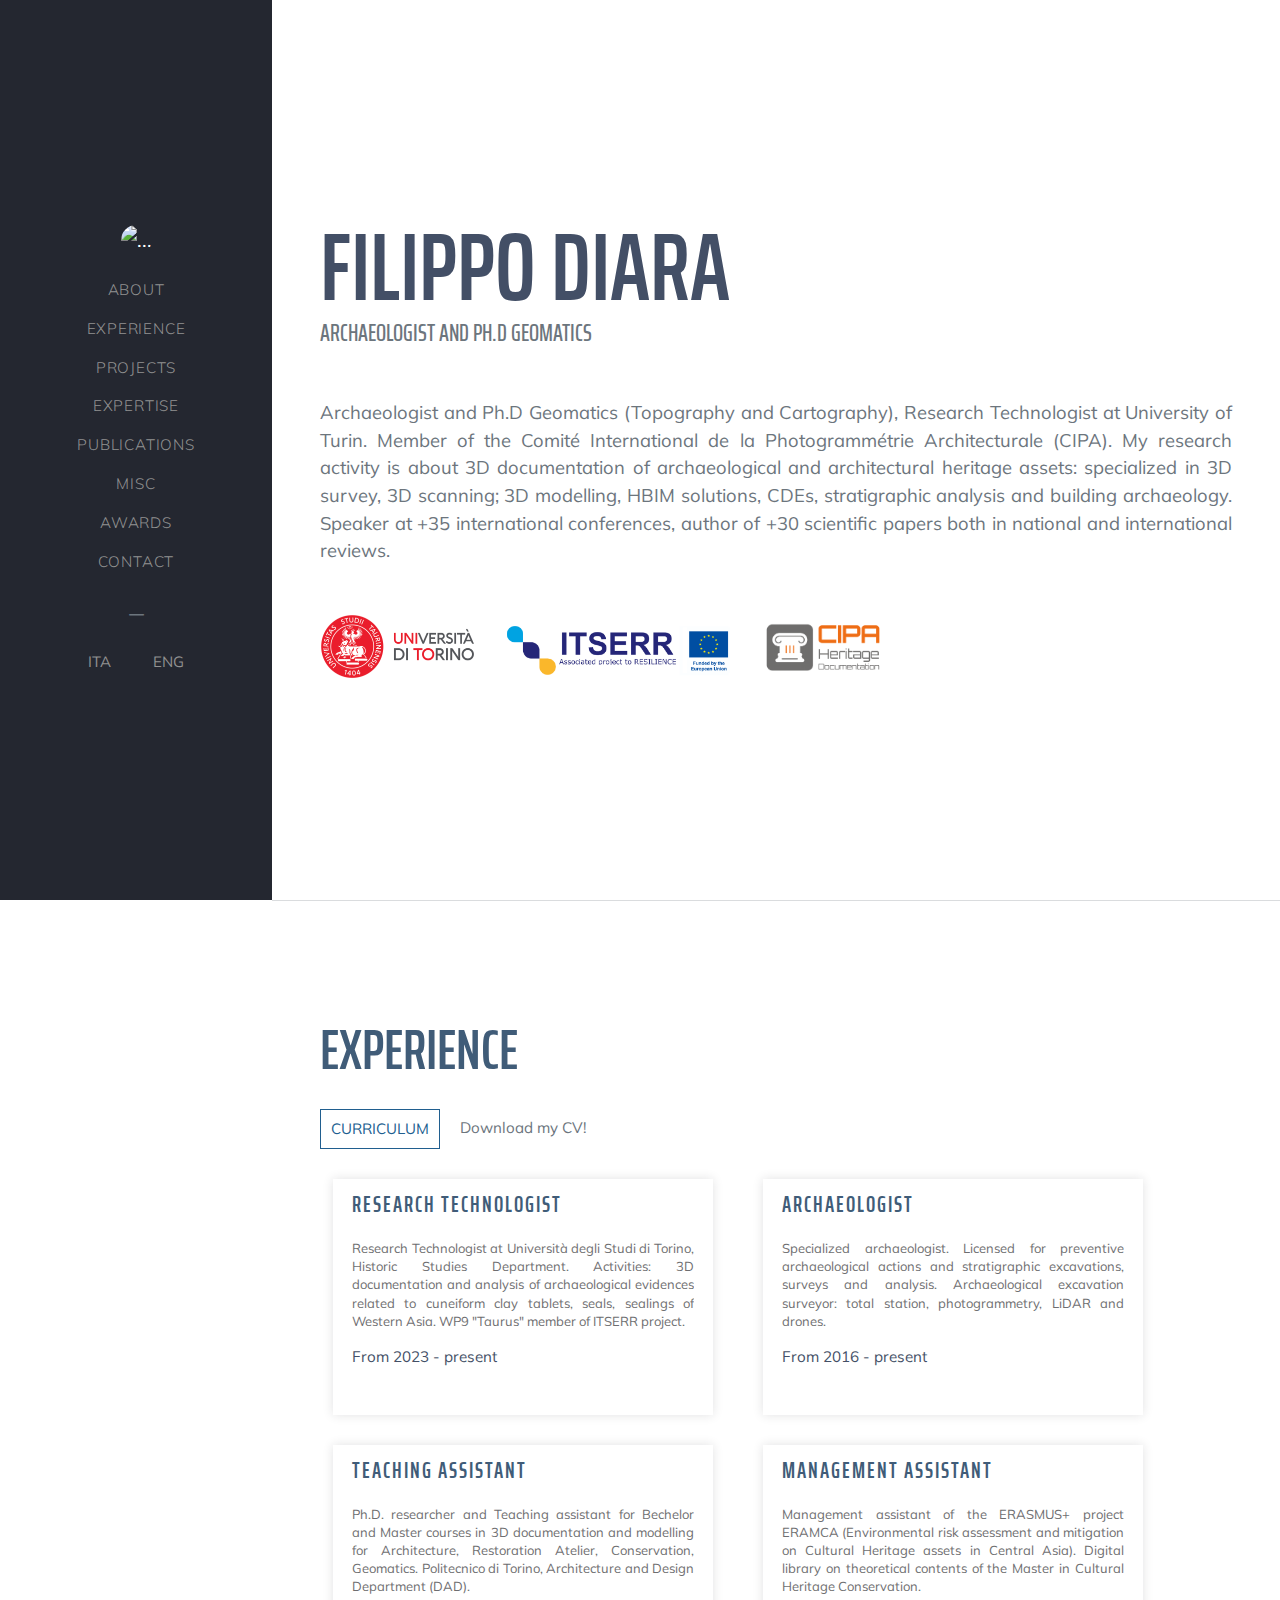
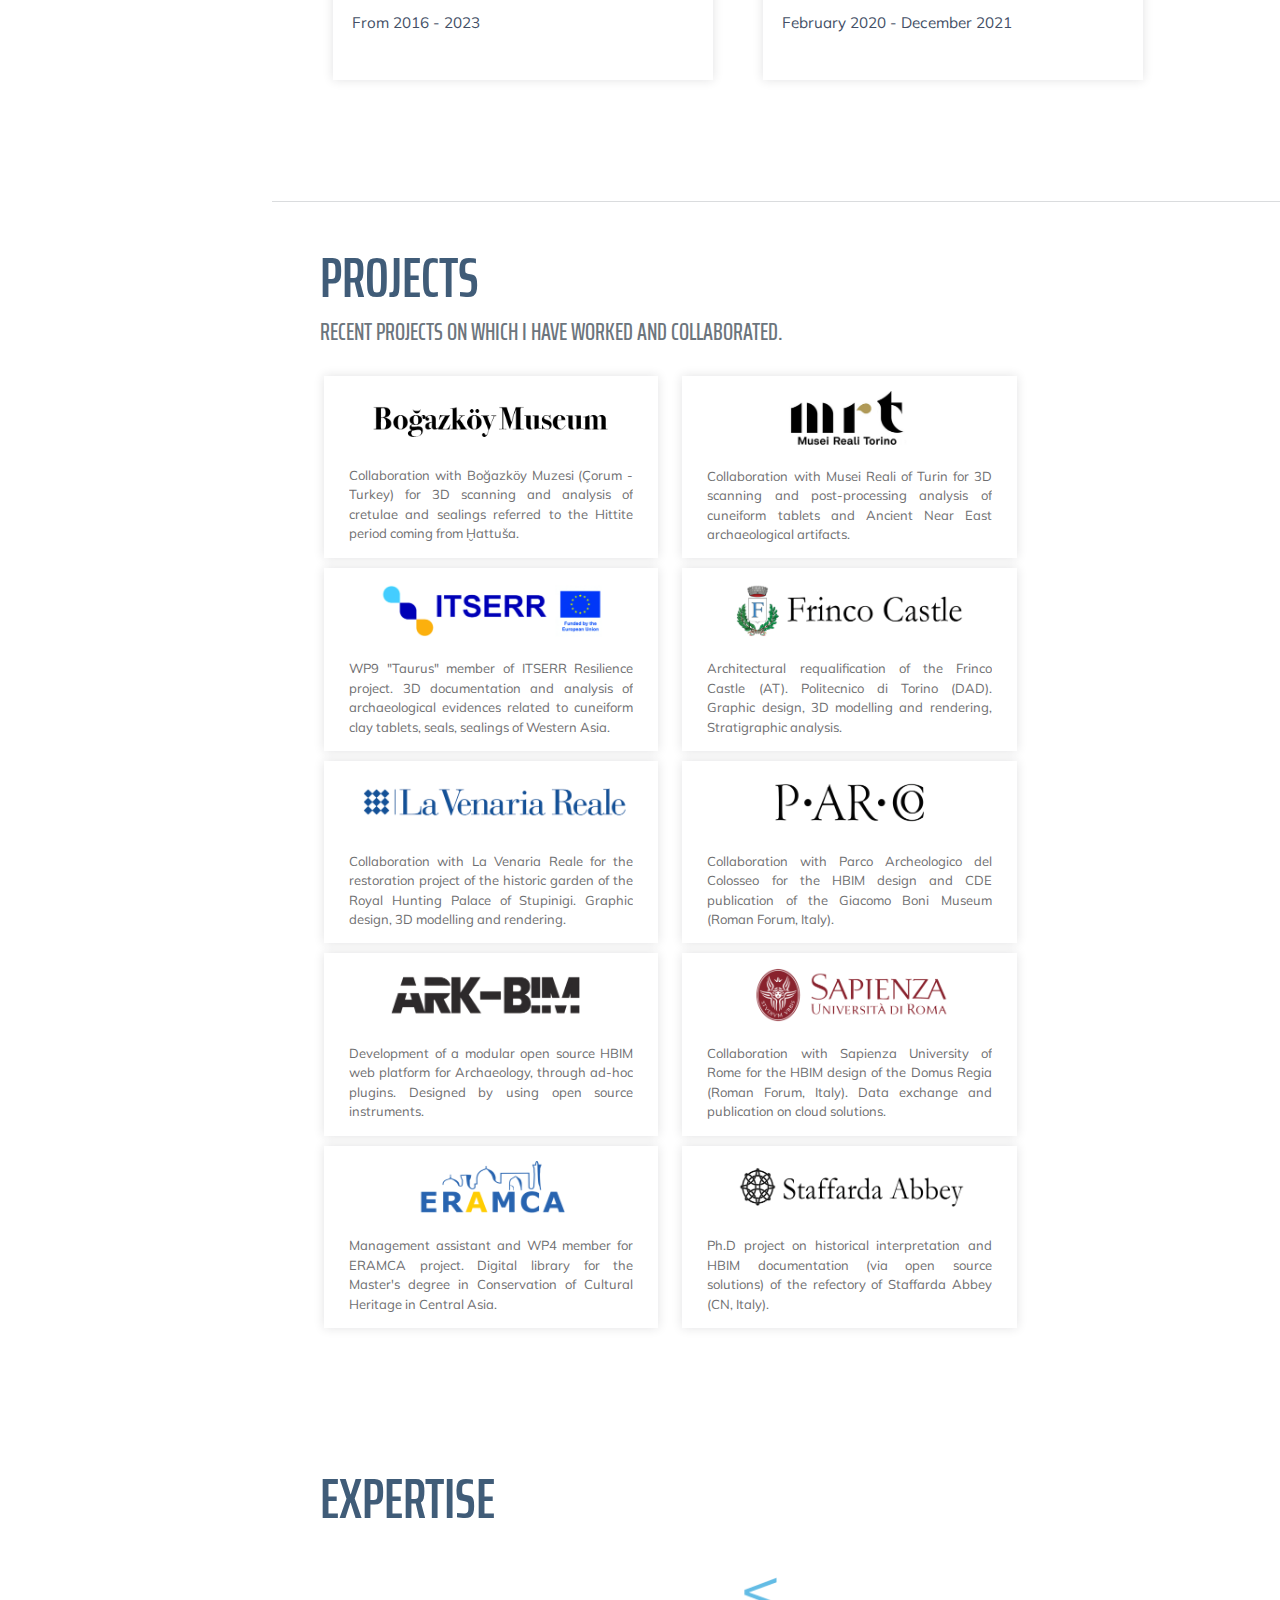
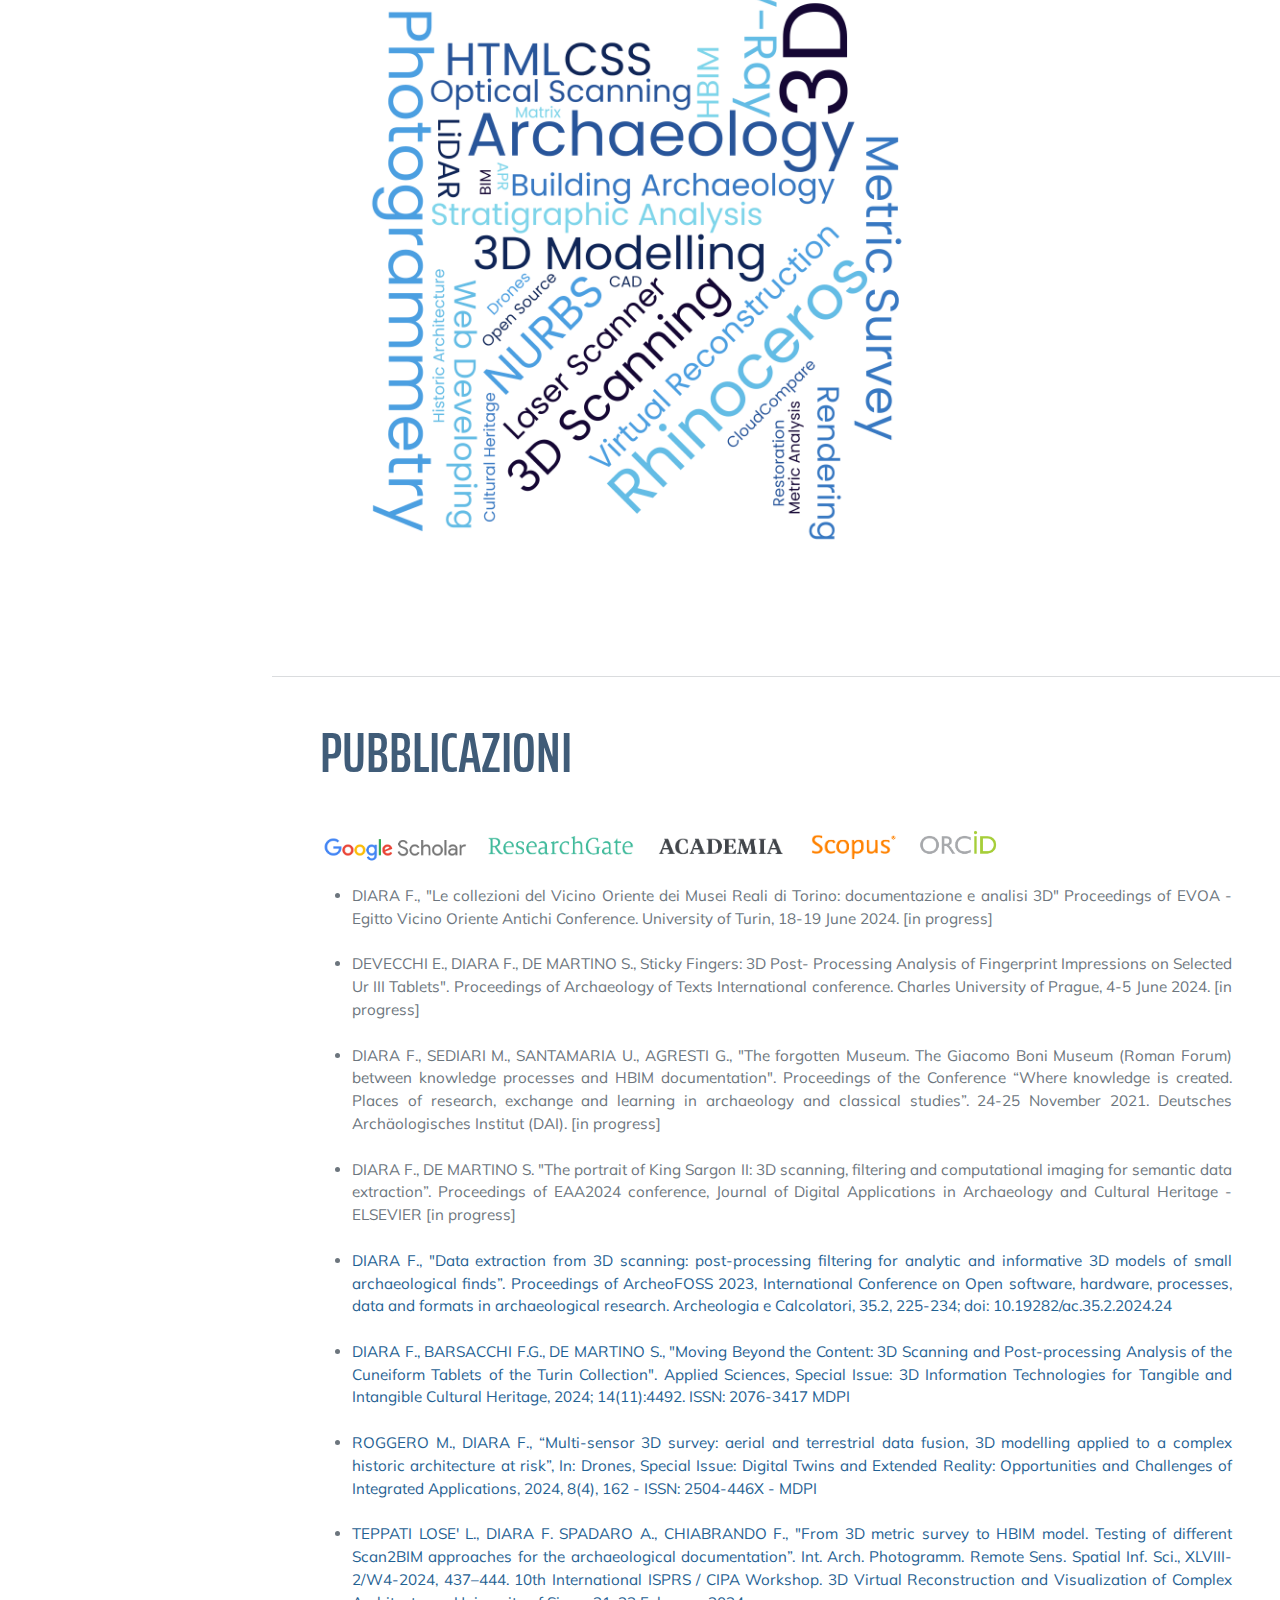
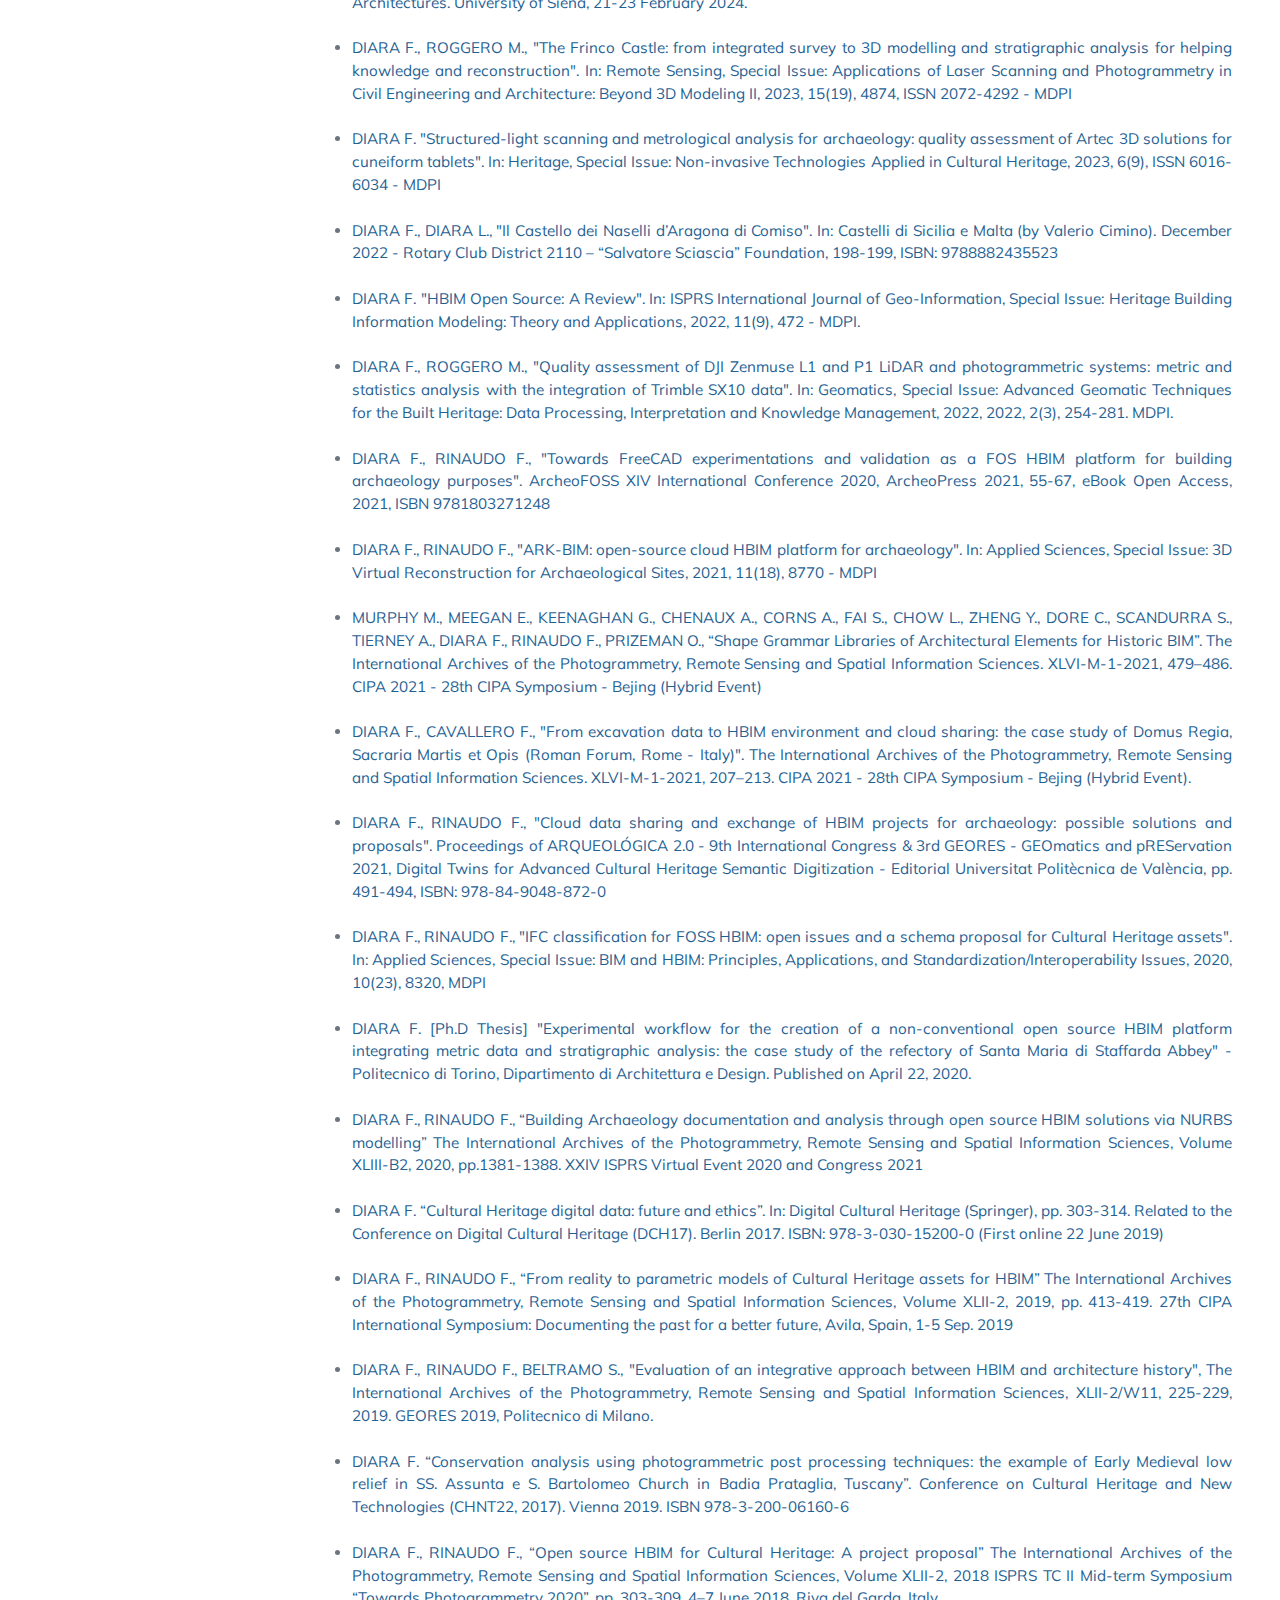
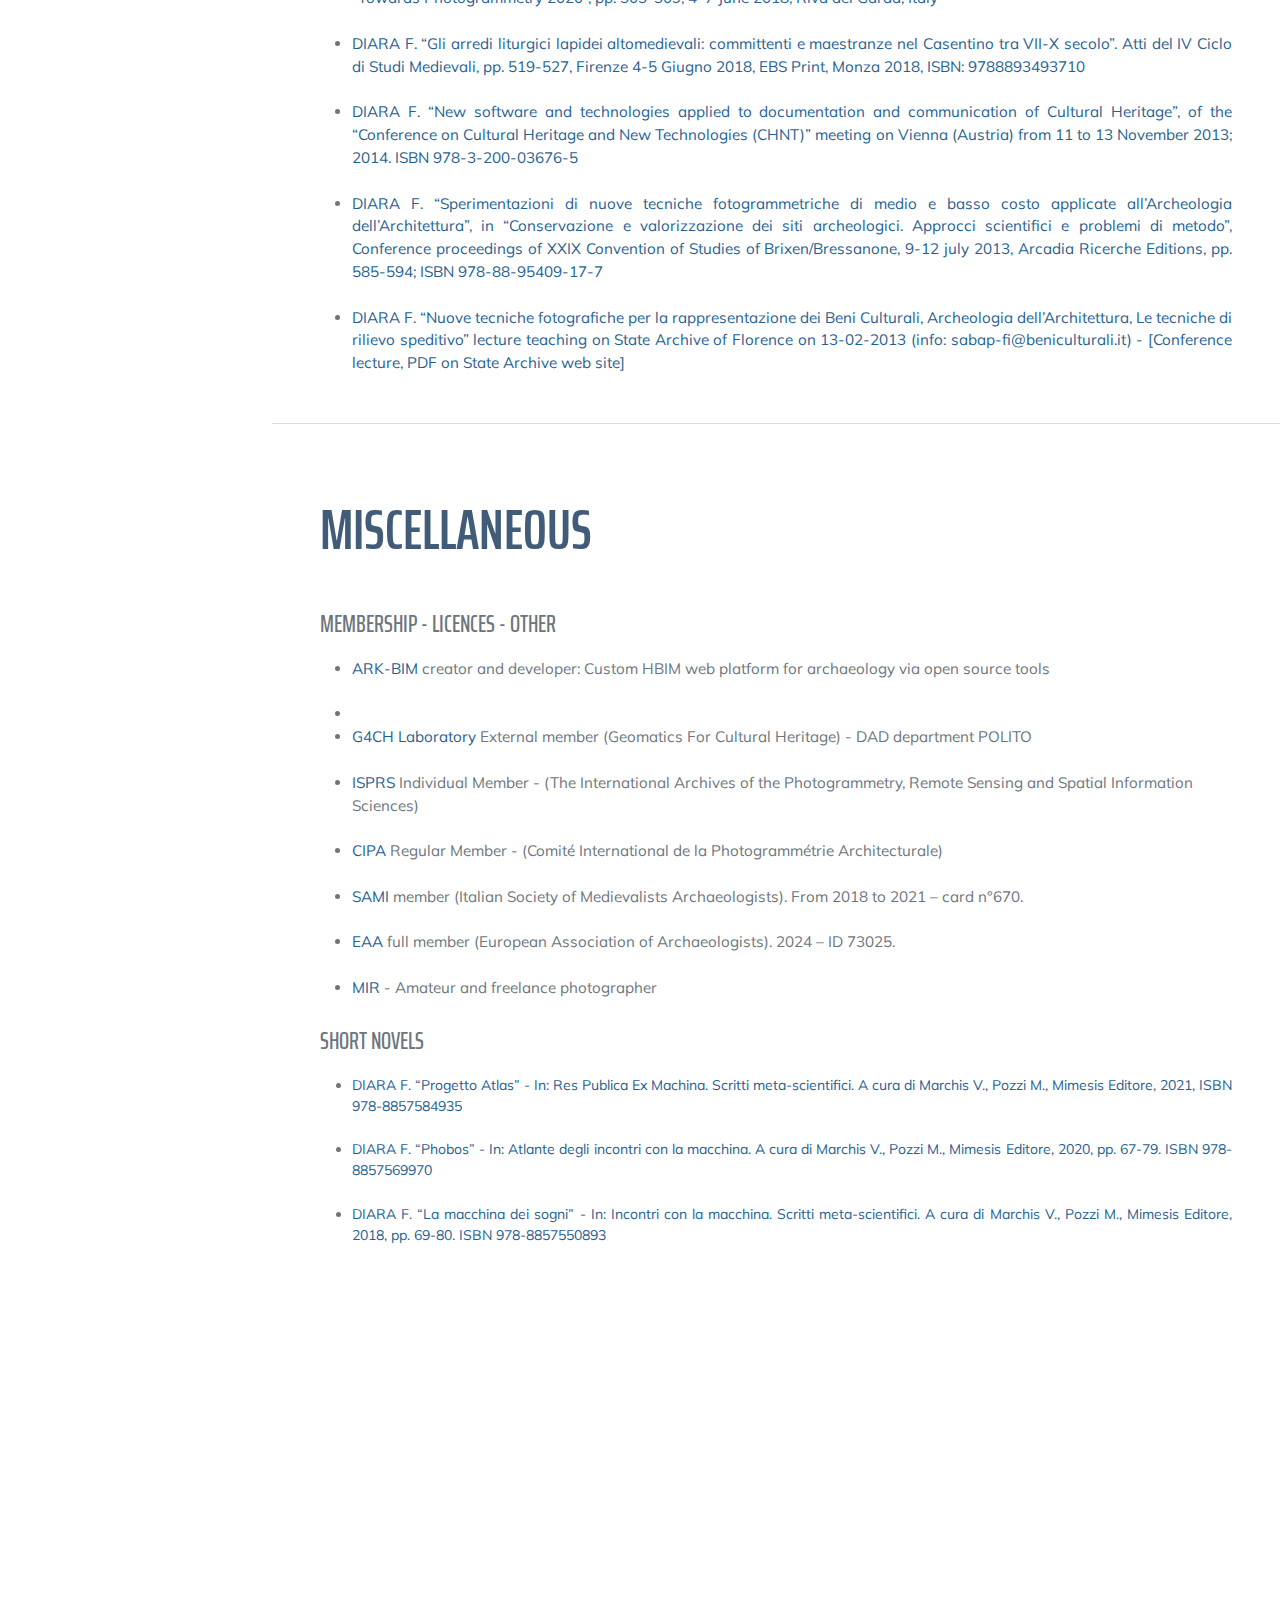
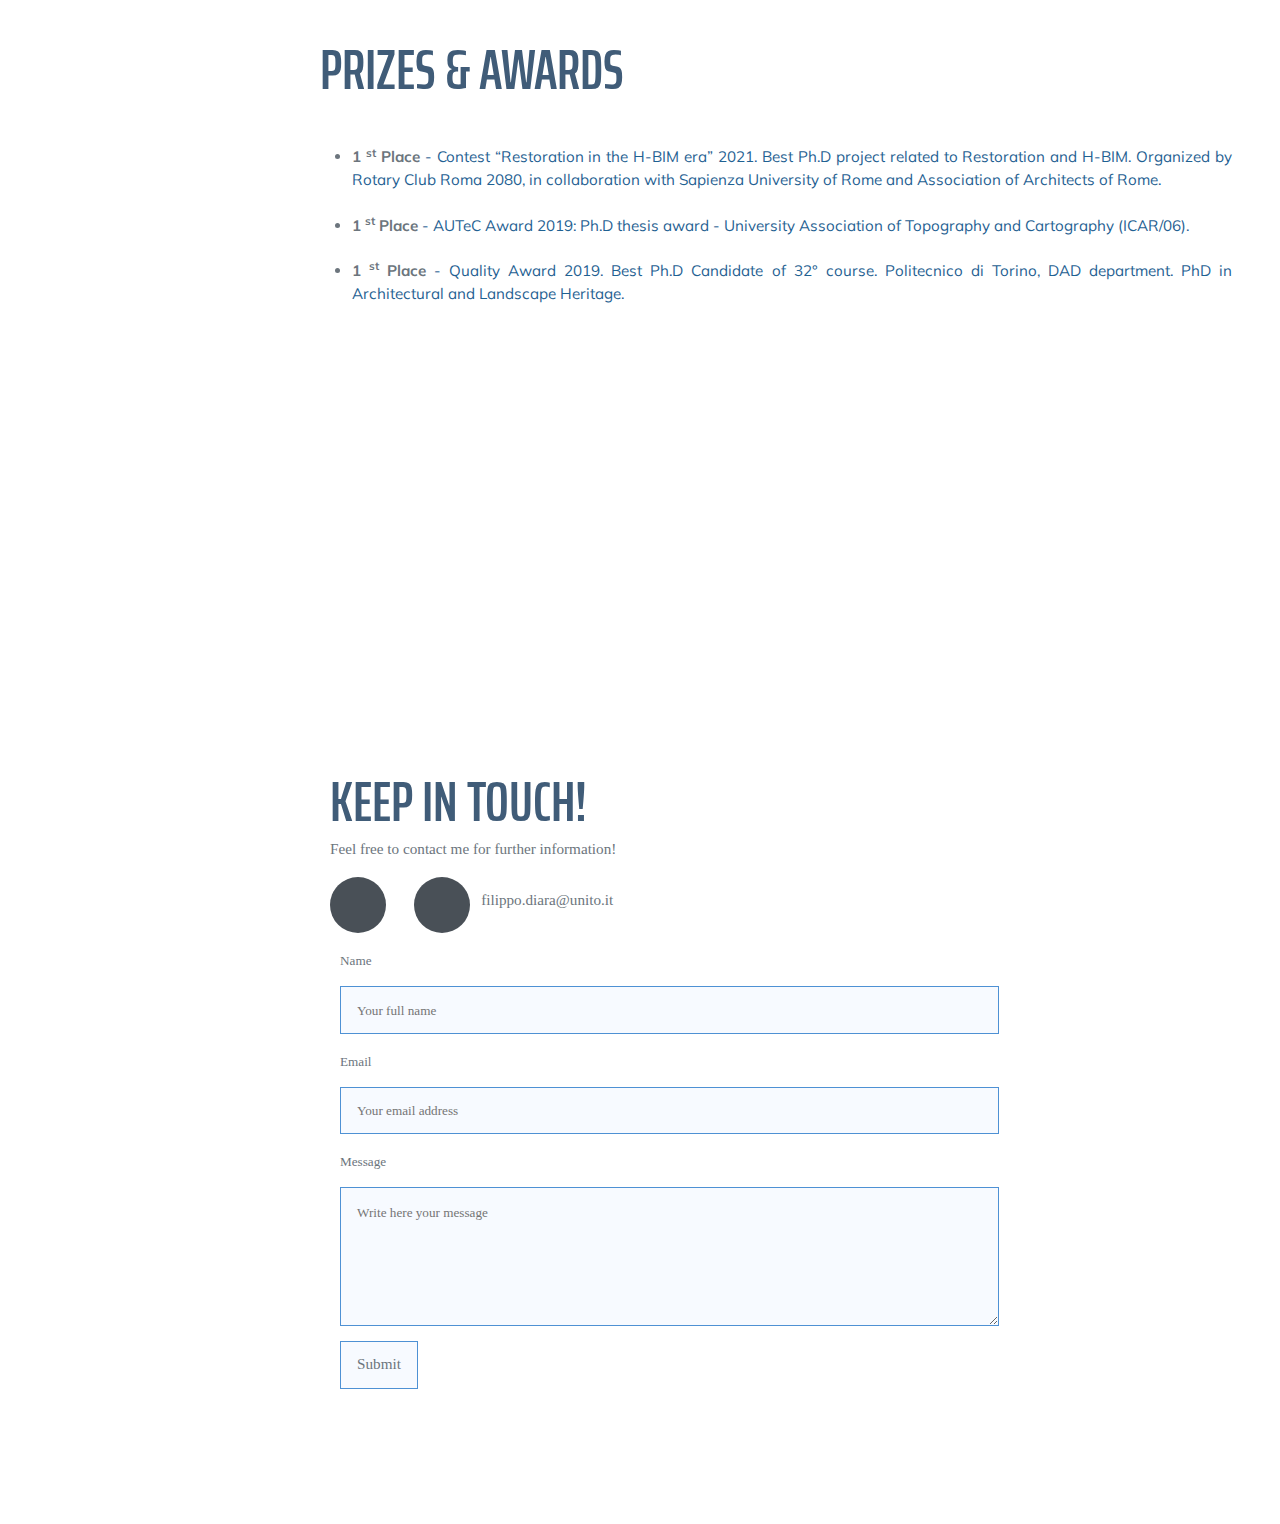
==== index.html @ 90347654 "Update index.html" ====
<!DOCTYPE html>
<html lang="en">
    <head>
        <meta charset="utf-8" />
        <meta name="viewport" content="width=device-width, initial-scale=1, shrink-to-fit=no" />
        <meta name="description" content="" />
        <meta name="author" content="" />
        <title>Filippo Diara</title>



        <link rel="icon" type="image/x-icon" href="assets/img/favicon.ico" />
        <!-- Font Awesome icons (free version)-->
        <script src="https://use.fontawesome.com/releases/v5.15.3/js/all.js" crossorigin="anonymous"></script>


        <script type="text/javascript" src="http://code.jquery.com/jquery-latest.min.js"></script>
        <script type="text/javascript" src="https://rawgithub.com/dynamicguy/tagcloud/master/src/tagcloud.jquery.js"></script>


<script src="./cloud.js"></script>



        <!-- Google fonts-->
        <link href="https://fonts.googleapis.com/css?family=Saira+Extra+Condensed:500,700" rel="stylesheet" type="text/css" />
        <link href="https://fonts.googleapis.com/css?family=Muli:400,400i,800,800i" rel="stylesheet" type="text/css"/>
		  <link rel="stylesheet" href="https://cdnjs.cloudflare.com/ajax/libs/normalize/5.0.0/normalize.min.css">
        <!-- Core theme CSS (includes Bootstrap)-->
        <link href="css/styles.css" rel="stylesheet" />




		<script type="text/javascript">



</script>







    </head>
    <body id="page-top">

        <!-- Navigation-->
        <nav class="navbar navbar-expand-lg navbar-dark bg-primary fixed-top" id="sideNav">
            <a class="navbar-brand js-scroll-trigger" href="#page-top">
                <span class="d-block d-lg-none">Filippo Diara</span>
                <span class="d-none d-lg-block"><img class="img-fluid img-profile rounded-circle mx-auto mb-2" src="assets/img/profile.png" alt="..." /></span>
            </a>
            <button class="navbar-toggler" type="button" data-bs-toggle="collapse" data-bs-target="#navbarResponsive" aria-controls="navbarResponsive" aria-expanded="false" aria-label="Toggle navigation"><span class="navbar-toggler-icon"></span></button>
            <div class="collapse navbar-collapse" id="navbarResponsive">
                <ul class="navbar-nav">
                    <li class="nav-item"><a class="nav-link js-scroll-trigger" href="#about">About</a></li>
                    <li class="nav-item"><a class="nav-link js-scroll-trigger" href="#experience">Experience</a></li>
					<li class="nav-item"><a class="nav-link js-scroll-trigger" href="#projects">Projects</a></li>
                    <li class="nav-item"><a class="nav-link js-scroll-trigger" href="#skills">Expertise</a></li>
                    <li class="nav-item"><a class="nav-link js-scroll-trigger" href="#publications">Publications</a></li>
					<li class="nav-item"><a class="nav-link js-scroll-trigger" href="#misc">Misc</a></li>
                    <li class="nav-item"><a class="nav-link js-scroll-trigger" href="#awards">Awards</a></li>
					<li class="nav-item"><a class="nav-link js-scroll-trigger" href="#contact">Contact</a></li>
					<p style="font-size: 30px">_</p>
                <div>
				  <a href="https://filippodiara.github.io/ita.html"><button class="btn2 btn2-general btn2-green">ITA</button></a>
		           &nbsp
		           &nbsp
		          <a href="https://filippodiara.github.io/"><button class="btn2 btn2-general btn2-green">ENG</button></a>
                </div>
                </ul>
            </div>
        </nav>
        <!-- Page Content-->
        <div class="container-fluid p-0">


<!--====================================================
                          about
    ======================================================-->
            <section class="resume-section" id="about">
                <div class="resume-section-content">
                    <h1 class="mb-0">
                     <span class="text-primary"> Filippo Diara</span>
                    </h1>
                    <div class="subheading mb-5">
                        Archaeologist and Ph.D Geomatics
                    </div>
                    <p class="lead mb-5" style="text-align: justify">Archaeologist and Ph.D Geomatics (Topography and Cartography), Research Technologist at University of Turin. Member of the Comité International de la Photogrammétrie Architecturale (CIPA). My research activity is about 3D documentation of archaeological and architectural heritage assets: specialized in 3D survey, 3D scanning; 3D modelling, HBIM solutions, CDEs, stratigraphic analysis and building archaeology. Speaker at +35 international conferences, author of +30 scientific papers both in national and international reviews.</p>
                    <div class="social-icons">
					    <a class="list-inline-item" href="https://www.dipstudistorici.unito.it/do/docenti.pl/Show?_id=fdiara#tab-profilo"><img height="65" src="assets/img/unito.png"/></a> &nbsp &nbsp
						<a class="list-inline-item" href="https://www.itserr.it/"><img height="68" src="assets/img/itserr2.png"/></a> &nbsp &nbsp
                        <a class="list-inline-item" href="https://www.cipaheritagedocumentation.org/about/members/"><img height="66" src="assets/img/cipa.png"/></a> &nbsp &nbsp


					</div>
                </div>
            </section>
            <hr class="m-0" />


<!--====================================================
                          experience
    ======================================================-->
      <section class="resume-section p-3 p-lg-5 " id="experience">
          <div class="row my-auto">
              <div class="col-12">
                <h2 class="  text-left">Experience</h2>
				&nbsp
				  <div class="port-head-cont">
                  <a href="https://drive.google.com/file/d/10VG4qdZaLRR4h1kMlKTOhz3XlZjd6G8W/view?usp=sharing"><button class="btn btn-general btn-green">Curriculum</button></a> &nbsp <i class="fas fa-link"></i> &nbsp Download my CV!
                </div>
              </div>

	<div class="card3">
    <div class="content3">
      <h6>Research Technologist</h6>
	  &nbsp
      <div class="hover_content3">
        <p>Research Technologist at Università degli Studi di Torino, Historic Studies Department. Activities: 3D documentation and analysis of archaeological evidences related to cuneiform clay tablets, seals, sealings of Western Asia. WP9 "Taurus" member of ITSERR project.</p>
      </div>
	  <div class="resume-date text-md-right">
      <span class="text-primary">From 2023 - present</span>
      </div>
    </div>
  </div>
&nbsp
&nbsp
&nbsp
	<div class="card3">
    <div class="content3">
      <h6>ARCHAEOLOGIST</h6>
	  &nbsp
      <div class="hover_content3">
        <p>Specialized archaeologist. Licensed for preventive archaeological actions and stratigraphic excavations, surveys and analysis. Archaeological excavation surveyor: total station, photogrammetry, LiDAR and drones.</p>
      </div>
	  <div class="resume-date text-md-right">
      <span class="text-primary">From 2016 - present</span>
      </div>
    </div>
  </div>
&nbsp
&nbsp
&nbsp
	<div class="card3">
    <div class="content3">
      <h6>Teaching assistant</h6>
	  &nbsp
      <div class="hover_content3">
        <p>Ph.D. researcher and Teaching assistant for Bechelor and Master courses in 3D documentation and modelling for Architecture, Restoration Atelier, Conservation, Geomatics. Politecnico di Torino, Architecture and Design Department (DAD). </p>
      </div>
	  <div class="resume-date text-md-right">
      <span class="text-primary">From 2016 - 2023</span>
      </div>
    </div>
  </div>
&nbsp
&nbsp
&nbsp
	<div class="card3">
    <div class="content3">
      <h6>MANAGEMENT ASSISTANT</h6>
	  &nbsp
      <div class="hover_content3">
        <p>Management assistant of the ERASMUS+ project ERAMCA (Environmental risk assessment and mitigation on Cultural Heritage assets in Central Asia). Digital library on theoretical contents of the Master in Cultural Heritage Conservation.</p>
      </div>
	  <div class="resume-date text-md-right">
      <span class="text-primary">February 2020 - December 2021</span>
      </div>
    </div>
  </div>
  &nbsp
&nbsp
&nbsp



          </div>
      </section>
            <hr class="m-0" />






	<!--====================================================
                          projects
    ======================================================-->
      <section class="resume-section p-3 p-lg-5" id="projects">
          <div class="row">

                <h2 class="text-left">Projects</h2>
				<div class="subheading mb-3">Recent projects on which I have worked and collaborated.  </div>



	<div class="card2">
    <div class="content2">
      <img class="logo2" src="assets/img/bog3.png">
      <h6></h6>
      <div class="hover_content2">
        <p> Collaboration with Boğazköy Muzesi (Çorum - Turkey) for 3D scanning and analysis of cretulae and sealings referred to the Hittite period coming from Ḫattuša.</p>
      </div>
    </div>
  </div>

	<div class="card2">
    <div class="content2">
      <img class="logo2" src="assets/img/mrt.png">
      <h6></h6>
      <div class="hover_content2">
        <p> Collaboration with Musei Reali of Turin for 3D scanning and post-processing analysis of cuneiform tablets and Ancient Near East archaeological artifacts.</p>
      </div>
    </div>
  </div>

	<div class="card2">
    <div class="content2">
      <img class="logo2" src="assets/img/itserr3.jpg">
      <h6></h6>
      <div class="hover_content2">
        <p> WP9 "Taurus" member of ITSERR Resilience project. 3D documentation and analysis of archaeological evidences related to cuneiform clay tablets, seals, sealings of Western Asia.</p>
      </div>
    </div>
  </div>


 <div class="card2">
    <div class="content2">
      <img class="logo2" src="assets/img/FC1.png">
      <h6></h6>
      <div class="hover_content2">
        <p>Architectural requalification of the Frinco Castle (AT). Politecnico di Torino (DAD). Graphic design, 3D modelling and rendering, Stratigraphic analysis. </p>
      </div>
    </div>
  </div>


 <div class="card2">
    <div class="content2">
      <img class="logo2" src="assets/img/VR3.png">
      <h6></h6>
      <div class="hover_content2">
        <p>Collaboration with La Venaria Reale for the restoration project of the historic garden of the Royal Hunting Palace of Stupinigi. Graphic design, 3D modelling and rendering. </p>
      </div>
    </div>
  </div>

 <div class="card2">
    <div class="content2">
      <img class="logo2" src="assets/img/PC.png">
      <h6></h6>
      <div class="hover_content2">
        <p>Collaboration with Parco Archeologico del Colosseo for the HBIM design and CDE publication of the Giacomo Boni Museum (Roman Forum, Italy). </p>
      </div>
    </div>
  </div>

 <div class="card2">
    <div class="content2">
      <img class="logo2" src="assets/img/AB2.png">
      <h6></h6>
      <div class="hover_content2">
        <p>Development of a modular open source HBIM web platform for Archaeology, through ad-hoc plugins. Designed by using open source instruments. </p>
      </div>
    </div>
  </div>

 <div class="card2">
    <div class="content2">
      <img class="logo2" src="assets/img/SAP.png">
      <h6></h6>
      <div class="hover_content2">
        <p>Collaboration with Sapienza University of Rome for the HBIM design of the Domus Regia (Roman Forum, Italy). Data exchange and publication on cloud solutions.</p>
      </div>
    </div>
  </div>

 <div class="card2">
    <div class="content2">
      <img class="logo2" src="assets/img/ER.png">
      <h6></h6>
      <div class="hover_content2">
        <p>Management assistant and WP4 member for ERAMCA project. Digital library for the Master's degree in Conservation of Cultural Heritage in Central Asia.</p>
      </div>
    </div>
  </div>

 <div class="card2">
    <div class="content2">
      <img class="logo2" src="assets/img/STA.png">
      <h6></h6>
      <div class="hover_content2">
        <p>Ph.D project on historical interpretation and HBIM documentation (via open source solutions) of the refectory of Staffarda Abbey (CN, Italy).</p>
      </div>
    </div>
  </div>

  </div>

      </section>


<!--====================================================
                          expertise
    ======================================================-->
             <section class="resume-section p-3 p-lg-5" id="skills">
                <div class="row my-auto">
              <div class="col-12">
                <h2 class="  text-left">Expertise</h2>
                &nbsp

                <img class="wordcloud" alt="WordCloud" src="assets/img/wc.png">
                   </div>

			  &nbsp



            </section>
            <hr class="m-0" />



	<!--====================================================
                          publications
    ======================================================-->
    <section class="resume-section p-3 p-lg-5" id="publications">
              <div class="resume-section-content">
              <h2 class="mb-5">Pubblicazioni</h2>
      <div class="subheading mb-3">
                  <a class="list-inline-item" href="https://scholar.google.com/citations?hl=it&user=tqiJiigAAAAJ"><img height="29" src="assets/img/gs.png"/></a> &nbsp
                  <a class="list-inline-item" href="https://www.researchgate.net/profile/Filippo-Diara-2"><img height="25" src="assets/img/gate.png"/></a> &nbsp
      <a class="list-inline-item" href="https://polito.academia.edu/FilippoDiara"><img height="30" src="assets/img/aca2.png"/></a> &nbsp
      <a class="list-inline-item" href="https://www.scopus.com/authid/detail.uri?authorId=57202444524"><img height="40" src="assets/img/scopus.png"/></a> &nbsp
      <a class="list-inline-item" href="https://orcid.org/0000-0002-7491-7079"><img height="40" src="assets/img/orchid.png"/></a>
    </div>

              <ul class="fa-ul mb-0">




                                     <li style="text-align: justify">
                                        <span class="fa-li"><i class="far fa-clock"></i></span>
                                        DIARA F., "Le collezioni del Vicino Oriente dei Musei Reali di Torino: documentazione e analisi 3D" Proceedings of EVOA - Egitto Vicino Oriente Antichi Conference. University of Turin, 18-19 June 2024. [in progress]
                                    </li>
                                    &nbsp


			     <li style="text-align: justify">
                                        <span class="fa-li"><i class="far fa-clock"></i></span>
                                        DEVECCHI E., DIARA F., DE MARTINO S., Sticky Fingers: 3D Post- Processing Analysis of Fingerprint Impressions on Selected Ur III Tablets". Proceedings of Archaeology of Texts International conference. Charles University of Prague, 4-5 June 2024. [in progress]
                                    </li>
                                    &nbsp

			    		<li style="text-align: justify">
                            <span class="fa-li"><i class="far fa-clock"></i></span>
                            DIARA F., SEDIARI M., SANTAMARIA U., AGRESTI G., "The forgotten Museum. The Giacomo Boni Museum (Roman Forum) between knowledge processes and HBIM documentation". Proceedings of the Conference “Where knowledge is created. Places of research, exchange and learning in archaeology and classical studies”. 24-25 November 2021. Deutsches Archäologisches Institut (DAI). [in progress]
                        </li>
                        &nbsp

                        <li style="text-align: justify">
                                                    <span class="fa-li"><i class="far fa-clock"></i></span>
                                                    DIARA F., DE MARTINO S. "The portrait of King Sargon II: 3D scanning, filtering and computational imaging for semantic data extraction”. Proceedings of EAA2024 conference, Journal of Digital Applications in Archaeology and Cultural Heritage - ELSEVIER [in progress]
                                                </li>
                                                &nbsp

                        <li style="text-align: justify">
                                                     <span class="fa-li"><i class="fas fa-bookmark text-dark"></i></span>
                                                    <a href="https://www.archcalc.cnr.it/journal/articles/1344#close"style="text-decoration: none"> DIARA F., "Data extraction from 3D scanning: post-processing filtering for analytic and informative 3D models of small archaeological finds”. Proceedings of ArcheoFOSS 2023, International Conference on Open software, hardware, processes, data and formats in archaeological research. Archeologia e Calcolatori, 35.2, 225-234; doi: 10.19282/ac.35.2.2024.24 </a>
                                                 </li>
                                                 &nbsp

			    		 <li style="text-align: justify">
                                        <span class="fa-li"><i class="fas fa-bookmark text-dark"></i></span>
                                        <a href="https://www.mdpi.com/2076-3417/14/11/4492"style="text-decoration: none">DIARA F., BARSACCHI F.G., DE MARTINO S., "Moving Beyond the Content: 3D Scanning and Post-processing Analysis of the Cuneiform Tablets of the Turin Collection". Applied Sciences, Special Issue: 3D Information Technologies for Tangible and Intangible Cultural Heritage, 2024; 14(11):4492.  ISSN: 2076-3417 MDPI </a>
                                    </li>
                                    &nbsp

						                        <li style="text-align: justify">
                          <span class="fa-li"><i class="fas fa-bookmark text-dark"></i></span>
                                        <a href="https://www.mdpi.com/2504-446X/8/4/162"style="text-decoration: none"> ROGGERO M., DIARA F., “Multi-sensor 3D survey: aerial and terrestrial data fusion, 3D modelling applied to a complex historic architecture at risk”, In: Drones, Special Issue: Digital Twins and Extended Reality: Opportunities and Challenges of Integrated Applications, 2024, 8(4), 162 - ISSN: 2504-446X - MDPI </a>
                                    </li>
                                    &nbsp

							  <li style="text-align: justify">
                                        <span class="fa-li"><i class="fas fa-bookmark text-dark"></i></span>
                                        <a href="https://isprs-archives.copernicus.org/articles/XLVIII-2-W4-2024/437/2024/"style="text-decoration: none"> TEPPATI LOSE' L., DIARA F. SPADARO A., CHIABRANDO F., "From 3D metric survey to HBIM model. Testing of different Scan2BIM approaches for the archaeological documentation”. Int. Arch. Photogramm. Remote Sens. Spatial Inf. Sci., XLVIII-2/W4-2024, 437–444. 10th International ISPRS / CIPA Workshop. 3D Virtual Reconstruction and Visualization of Complex Architectures. University of Siena, 21-23 February 2024. </a>
                                    </li>
                                    &nbsp

							<li style="text-align: justify">
                            <span class="fa-li"><i class="fas fa-bookmark text-dark"></i></span>
                            <a href="https://www.mdpi.com/2072-4292/15/19/4874"style="text-decoration: none">DIARA F., ROGGERO M., "The Frinco Castle: from integrated survey to 3D modelling and stratigraphic analysis for helping knowledge and reconstruction". In: Remote Sensing, Special Issue: Applications of Laser Scanning and Photogrammetry in Civil Engineering and Architecture: Beyond 3D Modeling II, 2023, 15(19), 4874, ISSN 2072-4292 - MDPI </a>
                        </li>
                        &nbsp
                        <li style="text-align: justify">
                                                  <span class="fa-li"><i class="fas fa-bookmark text-dark"></i></span>
                                                  <a href="https://www.mdpi.com/2571-9408/6/9/317"style="text-decoration: none">DIARA F. "Structured-light scanning and metrological analysis for archaeology: quality assessment of Artec 3D solutions for cuneiform tablets". In: Heritage, Special Issue: Non-invasive Technologies Applied in Cultural Heritage, 2023, 6(9), ISSN 6016-6034 - MDPI </a>
                                              </li>
						&nbsp
						<li style="text-align: justify">
                            <span class="fa-li"><i class="fas fa-bookmark text-dark"></i></span>
                            <a href="https://www.lafeltrinelli.it/castelli-di-sicilia-malta-ediz-libro-vari/e/9788882435523?queryId=1a68db740c3e84b07860dced3593d571" style="text-decoration: none">DIARA F., DIARA L., "Il Castello dei Naselli d’Aragona di Comiso". In: Castelli di Sicilia e Malta (by Valerio Cimino). December 2022 - Rotary Club District 2110 – “Salvatore Sciascia” Foundation, 198-199, ISBN: 9788882435523 <a>
                        </li>
						&nbsp
						<li style="text-align: justify">
                            <span class="fa-li"><i class="fas fa-bookmark text-dark"></i></span>
                            <a href="https://www.mdpi.com/2220-9964/11/9/472" style="text-decoration: none">DIARA F. "HBIM Open Source: A Review". In: ISPRS International Journal of Geo-Information, Special Issue: Heritage Building Information Modeling: Theory and Applications, 2022, 11(9), 472 - MDPI. </a>
                        </li>
						&nbsp
						<li style="text-align: justify">
                            <span class="fa-li"><i class="fas fa-bookmark text-dark"></i></span>
                            <a href="https://www.mdpi.com/2673-7418/2/3/15" style="text-decoration: none">DIARA F., ROGGERO M., "Quality assessment of DJI Zenmuse L1 and P1 LiDAR and photogrammetric systems: metric and statistics analysis with the integration of Trimble SX10 data". In: Geomatics, Special Issue: Advanced Geomatic Techniques for the Built Heritage: Data Processing, Interpretation and Knowledge Management, 2022, 2022, 2(3), 254-281. MDPI. </a>
                        </li>
						&nbsp
						<li style="text-align: justify">
                            <span class="fa-li"><i class="fas fa-bookmark text-dark"></i></span>
                            <a href="https://www.archaeopress.com/ArchaeopressShop/Public/download.asp?id={9DA0139F-79E0-4F40-AE6B-5A945399108F}" style="text-decoration: none">DIARA F., RINAUDO F., "Towards FreeCAD experimentations and validation as a FOS HBIM platform for building archaeology purposes". ArcheoFOSS XIV International Conference 2020, ArcheoPress 2021, 55-67, eBook Open Access, 2021, ISBN 9781803271248 </a>
                        </li>
						&nbsp
					    <li style="text-align: justify">
                            <span class="fa-li"><i class="fas fa-bookmark text-dark"></i></span>
                            <a href="https://www.mdpi.com/2076-3417/11/18/8770" style="text-decoration: none">DIARA F., RINAUDO F., "ARK-BIM: open-source cloud HBIM platform for archaeology". In: Applied Sciences, Special Issue: 3D Virtual Reconstruction for Archaeological Sites, 2021, 11(18), 8770 - MDPI </a>
                        </li>
						&nbsp
                        <li style="text-align: justify">
                            <span class="fa-li"><i class="fas fa-bookmark text-dark"></i></span>
                            <a href="https://www.int-arch-photogramm-remote-sens-spatial-inf-sci.net/XLVI-M-1-2021/479/2021/" style="text-decoration: none">MURPHY M., MEEGAN E., KEENAGHAN G., CHENAUX A., CORNS A., FAI S., CHOW L., ZHENG Y., DORE C., SCANDURRA S., TIERNEY A., DIARA F., RINAUDO F., PRIZEMAN O., “Shape Grammar Libraries of Architectural Elements for Historic BIM”. The International Archives of the Photogrammetry, Remote Sensing and Spatial Information Sciences. XLVI-M-1-2021, 479–486. CIPA 2021 - 28th CIPA Symposium - Bejing (Hybrid Event)</a>
                        </li>
                        &nbsp
						<li style="text-align: justify">
                            <span class="fa-li"><i class="fas fa-bookmark text-dark"></i></span>
                            <a href="https://www.int-arch-photogramm-remote-sens-spatial-inf-sci.net/XLVI-M-1-2021/207/2021/" style="text-decoration: none">DIARA F., CAVALLERO F., "From excavation data to HBIM environment and cloud sharing: the case study of Domus Regia, Sacraria Martis et Opis (Roman Forum, Rome - Italy)". The International Archives of the Photogrammetry, Remote Sensing and Spatial Information Sciences. XLVI-M-1-2021, 207–213. CIPA 2021 - 28th CIPA Symposium - Bejing (Hybrid Event).</a>
                        </li>
						&nbsp
                        <li style="text-align: justify">
                            <span class="fa-li"><i class="fas fa-bookmark text-dark"></i></span>
                            <a href="http://ocs.editorial.upv.es/index.php/arqueologica20/arqueologica9/paper/viewFile/12053/6034" style="text-decoration: none">DIARA F., RINAUDO F., "Cloud data sharing and exchange of HBIM projects for archaeology: possible solutions and proposals". Proceedings of ARQUEOLÓGICA 2.0 - 9th International Congress & 3rd GEORES - GEOmatics and pREServation 2021, Digital Twins for Advanced Cultural Heritage Semantic Digitization - Editorial Universitat Politècnica de València, pp. 491-494, ISBN: 978-84-9048-872-0 </a>
                        </li>
						&nbsp
                        <li style="text-align: justify">
                            <span class="fa-li"><i class="fas fa-bookmark text-dark"></i></span>
                            <a href="https://www.mdpi.com/2076-3417/10/23/8320" style="text-decoration: none">DIARA F., RINAUDO F., "IFC classification for FOSS HBIM: open issues and a schema proposal for Cultural Heritage assets". In: Applied Sciences, Special Issue: BIM and HBIM: Principles, Applications, and Standardization/Interoperability Issues, 2020, 10(23), 8320, MDPI </a>
                        </li>
						&nbsp
						    <li style="text-align: justify">
                            <span class="fa-li"><i class="fas fa-bookmark text-dark"></i></span>
                            <a href="https://iris.polito.it/handle/11583/2823951?mode=full.12957" style="text-decoration: none">DIARA F. [Ph.D Thesis] "Experimental workflow for the creation of a non-conventional open source HBIM platform integrating metric data and stratigraphic analysis: the case study of the refectory of Santa Maria di Staffarda Abbey" - Politecnico di Torino, Dipartimento di Architettura e Design. Published on April 22, 2020. </a>
                        </li>
						</li>
						&nbsp
						    <li style="text-align: justify">
                            <span class="fa-li"><i class="fas fa-bookmark text-dark"></i></span>
                            <a href="https://www.int-arch-photogramm-remote-sens-spatial-inf-sci.net/XLIII-B2-2020/1381/2020/" style="text-decoration: none">DIARA F., RINAUDO F., “Building Archaeology documentation and analysis through open source HBIM solutions via NURBS modelling” The International Archives of the Photogrammetry, Remote Sensing and Spatial Information Sciences, Volume XLIII-B2, 2020, pp.1381-1388. XXIV ISPRS Virtual Event 2020 and Congress 2021 </a>
                        </li>
						</li>
						&nbsp
						    <li style="text-align: justify">
                            <span class="fa-li"><i class="fas fa-bookmark text-dark"></i></span>
                            <a href="https://link.springer.com/chapter/10.1007/978-3-030-15200-0_20#editor-information" style="text-decoration: none">DIARA F. “Cultural Heritage digital data: future and ethics”. In: Digital Cultural Heritage (Springer), pp. 303-314. Related to the Conference on Digital Cultural Heritage (DCH17). Berlin 2017. ISBN: 978-3-030-15200-0 (First online 22 June 2019)  </a>
                        </li>
						</li>
						&nbsp
						    <li style="text-align: justify">
                            <span class="fa-li"><i class="fas fa-bookmark text-dark"></i></span>
                            <a href="https://www.int-arch-photogramm-remote-sens-spatial-inf-sci.net/XLII-2-W15/413/2019/" style="text-decoration: none">DIARA F., RINAUDO F., “From reality to parametric models of Cultural Heritage assets for HBIM” The International Archives of the Photogrammetry, Remote Sensing and Spatial Information Sciences, Volume XLII-2, 2019, pp. 413-419. 27th CIPA International Symposium: Documenting the past for a better future, Avila, Spain, 1-5 Sep. 2019   </a>
                        </li>
						&nbsp
						    <li style="text-align: justify">
                            <span class="fa-li"><i class="fas fa-bookmark text-dark"></i></span>
                            <a href="https://www.int-arch-photogramm-remote-sens-spatial-inf-sci.net/XLII-2-W11/225/2019/" style="text-decoration: none">DIARA F., RINAUDO F., BELTRAMO S., "Evaluation of an integrative approach between HBIM and architecture history", The International Archives of the Photogrammetry, Remote Sensing and Spatial Information Sciences,  XLII-2/W11, 225-229, 2019. GEORES 2019, Politecnico di Milano.    </a>
                        </li>
						</li>
						&nbsp
						    <li style="text-align: justify">
                            <span class="fa-li"><i class="fas fa-bookmark text-dark"></i></span>
                            <a href="https://www.chnt.at/proceedings-chnt-22/" style="text-decoration: none">DIARA F. “Conservation analysis using photogrammetric post processing techniques: the example of Early Medieval low relief in SS. Assunta e S. Bartolomeo Church in Badia Prataglia, Tuscany”. Conference on Cultural Heritage and New Technologies (CHNT22, 2017). Vienna 2019. ISBN 978-3-200-06160-6    </a>
                        </li>
						&nbsp
						    <li style="text-align: justify">
                            <span class="fa-li"><i class="fas fa-bookmark text-dark"></i></span>
                            <a href="https://www.int-arch-photogramm-remote-sens-spatial-inf-sci.net/XLII-2/303/2018/" style="text-decoration: none">DIARA F., RINAUDO F., “Open source HBIM for Cultural Heritage: A project proposal” The International Archives of the Photogrammetry, Remote Sensing and Spatial Information Sciences, Volume XLII-2, 2018 ISPRS TC II Mid-term Symposium “Towards Photogrammetry 2020”, pp. 303-309, 4–7 June 2018, Riva del Garda, Italy    </a>
                        </li>
						</li>
						&nbsp
						    <li style="text-align: justify">
                            <span class="fa-li"><i class="fas fa-bookmark text-dark"></i></span>
                            <a href="https://www.nuovomedioevo.it/prodotto/iv-ciclo-di-studi-medievali-atti-del-convegno-digitale/" style="text-decoration: none">DIARA F. “Gli arredi liturgici lapidei altomedievali: committenti e maestranze nel Casentino tra VII-X secolo”. Atti del IV Ciclo di Studi Medievali, pp. 519-527, Firenze 4-5 Giugno 2018, EBS Print, Monza 2018, ISBN: 9788893493710      </a>
                        </li>
							&nbsp
						    <li style="text-align: justify">
                            <span class="fa-li"><i class="fas fa-bookmark text-dark"></i></span>
                            <a href="https://www.chnt.at/chnt-18-2013-proceedings/" style="text-decoration: none">DIARA F. “New software and technologies applied to documentation and communication of Cultural Heritage”, of the “Conference on Cultural Heritage and New Technologies (CHNT)” meeting on Vienna (Austria) from 11 to 13 November 2013; 2014. ISBN 978-3-200-03676-5       </a>
                        </li>
						 </li>
							&nbsp
						    <li style="text-align: justify">
                            <span class="fa-li"><i class="fas fa-bookmark text-dark"></i></span>
                            <a href="http://www.arcadiaricerche.it/editoria/2013.htm" style="text-decoration: none">DIARA F. “Sperimentazioni di nuove tecniche fotogrammetriche di medio e basso costo applicate all’Archeologia dell’Architettura”, in “Conservazione e valorizzazione dei siti archeologici. Approcci scientifici e problemi di metodo”, Conference proceedings of XXIX Convention of Studies of Brixen/Bressanone, 9-12 july 2013, Arcadia Ricerche Editions, pp. 585-594; ISBN 978-88-95409-17-7       </a>
                        </li>
					    </li>
							&nbsp
						    <li style="text-align: justify">
                            <span class="fa-li"><i class="fas fa-bookmark text-dark"></i></span>
                            <a href="https://www.archiviodistato.firenze.it/asfi/home" style="text-decoration: none">DIARA F. “Nuove tecniche fotografiche per la rappresentazione dei Beni Culturali, Archeologia dell’Architettura, Le tecniche di rilievo speditivo” lecture teaching on State Archive of Florence on 13-02-2013 (info: sabap-fi@beniculturali.it) - [Conference lecture, PDF on State Archive web site]     </a>
                        </li>
                    </ul>
                </div>
            </section>
            <hr class="m-0" />



	<!--====================================================
                          misc
    ======================================================-->
		            <section class="resume-section p-3 p-lg-5" id="misc">
                <div class="resume-section-content">
                    <h2 class="mb-5">Miscellaneous</h2>
                    <div class="subheading mb-3">Membership - Licences - Other </div>
                    <ul class="fa-ul mb-0">
					     <li>
                            <span class="fa-li"><i class="fas fa-check text-success"></i></span>
                            <a href="https://ark-bim.github.io" style="text-decoration: none">ARK-BIM</a> creator and developer: Custom HBIM web platform for archaeology via open source tools
                        </li>
						&nbsp
                        <li>
                        <li>
                            <span class="fa-li"><i class="fas fa-check text-success"></i></span>
                            <a href="https://www.dad.polito.it/it/il_dipartimento/laboratori_e_centri/laboratori/area_dell_analisi_ambientale_tecnologica_del_costruito_del_rilievo/geomatica_per_i_beni_culturali" style="text-decoration: none">G4CH Laboratory</a> External member (Geomatics For Cultural Heritage) - DAD department POLITO
                        </li>
						&nbsp
                        <li>
                            <span class="fa-li"><i class="fas fa-check text-success"></i></span>
                            <a href="https://www.isprs.org/" style="text-decoration: none">ISPRS</a> Individual Member - (The International Archives of the Photogrammetry, Remote Sensing and Spatial Information Sciences)
                        </li>
						&nbsp
                        <li>
                            <span class="fa-li"><i class="fas fa-check text-success"></i></span>
                            <a href="https://www.cipaheritagedocumentation.org/about/members/" style="text-decoration: none">CIPA</a>  Regular Member - (Comité International de la Photogrammétrie Architecturale)
                        </li>
                         &nbsp
						<li>
                            <span class="fa-li"><i class="fas fa-check text-success"></i></span>
                            <a href="http://archeologiamedievale.unisi.it/sami/soci" style="text-decoration: none">SAMI</a>  member (Italian Society of Medievalists Archaeologists). From 2018 to 2021 – card n°670.
                        </li>
                        &nbsp

			    				<li>
                            <span class="fa-li"><i class="fas fa-check text-success"></i></span>
                            <a href="https://www.e-a-a.org/" style="text-decoration: none">EAA</a>  full member (European Association of Archaeologists). 2024 – ID 73025.
                        </li>
                        &nbsp
						<li>
                            <span class="fa-li"><i class="fas fa-check text-success"></i></span>
                            <a href="https://fdmir.jimdofree.com/" style="text-decoration: none">MIR</a> - Amateur and freelance photographer
                        </li>
					</ul>
					&nbsp
				    <div class="subheading mb-3">Short Novels</div>
                    <ul class="fa-ul mb-0">
                        <li style="text-align: justify; font-size: 14px">
                            <span class="fa-li"><i class="fas fa-book text-info"></i></span>
                            <a href="https://www.lafeltrinelli.it/res-publica-ex-machina-scritti-libro-vari/e/9788857584935" style="text-decoration: none">DIARA F.  “Progetto Atlas”  -  In: Res Publica Ex Machina. Scritti meta-scientifici. A cura di Marchis V., Pozzi M.,  Mimesis Editore, 2021, ‎ISBN 978-8857584935 </a>
                        </li>
						&nbsp
                        <li style="text-align: justify; font-size: 14px">
                            <span class="fa-li"><i class="fas fa-book text-info"></i></span>
                            <a href="https://www.lafeltrinelli.it/libri/atlante-incontri-macchina/9788857569970" style="text-decoration: none">DIARA F.  “Phobos”  -  In: Atlante degli incontri con la macchina. A cura di Marchis V., Pozzi M.,  Mimesis Editore, 2020,  pp. 67-79. ISBN 978-8857569970  </a>
                        </li>
						&nbsp
                        <li style="text-align: justify; font-size: 14px">
                            <span class="fa-li"><i class="fas fa-book text-info"></i></span>
                            <a href="https://www.lafeltrinelli.it/libri/incontri-macchina-scritti-metascientifici/9788857550893" style="text-decoration: none">DIARA F.  “La macchina dei sogni” - In: Incontri con la macchina. Scritti meta-scientifici. A cura di Marchis V., Pozzi M.,  Mimesis Editore, 2018, pp. 69-80. ISBN 978-8857550893  </a>
                        </li>
                    </ul>




				</div>
            </section>


<!--====================================================
                          AWARDS
    ======================================================-->
            <section class="resume-section p-3 p-lg-5" id="awards">
                <div class="resume-section-content">
                    <h2 class="mb-5">Prizes & Awards</h2>
                    <ul class="fa-ul mb-0">
                           <li style="text-align: justify">
                            <span class="fa-li"><i class="fas fa-trophy text-warning"></i></span>
                            <b> 1
                            <sup>st</sup>
							Place
							</b>
							<a href="https://www.rotary2080.org/" style="text-decoration: none">
                            - Contest “Restoration in the H-BIM era” 2021. Best Ph.D project related to Restoration and H-BIM. Organized by Rotary Club Roma 2080, in collaboration with Sapienza University of Rome and Association of Architects of Rome.
                        </a>
						</li>
						&nbsp
						&nbsp
                        <li style="text-align: justify">
                            <span class="fa-li"><i class="fas fa-trophy text-warning"></i></span>
                            <b> 1
                            <sup>st</sup>
							Place
							</b>
							<a href="http://www.autec-geomatica.it/news.html" style="text-decoration: none">
							-  AUTeC Award 2019: Ph.D thesis award - University Association of Topography and Cartography (ICAR/06).
							</a>
                        </li>
						&nbsp
						&nbsp
                        <li style="text-align: justify">
                            <span class="fa-li"><i class="fas fa-trophy text-warning"></i></span>
                            <b> 1
                            <sup>st</sup>
							Place
							</b>
							<a href="https://didattica.polito.it/zxd/b5eda0a74558a342cf659187f06f746f/9dde3c1deee7c791026d6a0ac91322bb/b17a534bf5784d2ae050c0828c370f6f?1602509530196" style="text-decoration: none">
							- Quality Award 2019. Best Ph.D Candidate of 32° course. Politecnico di Torino, DAD department. PhD in Architectural and Landscape Heritage.
							</a>
                        </li>
                    </ul>
                </div>
            </section>
        </div>



<!--====================================================
                          CONTACT
    ======================================================-->
      <section class="resume-section p-3 p-lg-5" id="contact">

<form id="fs-frm" name="simple-contact-form" accept-charset="utf-8" action="https://formspree.io/f/xwkanjby" method="post">
  <fieldset id="fs-frm-inputs">
    <h2> keep in touch!</h2>
	<p>Feel free to contact me for further information!</p>
                    <div class="social-icons">
					    <a class="social-icon" href="https://www.linkedin.com/in/filippo-diara-110513174/"><i class="fab fa-linkedin-in"></i></a>
						<a class="social-icon" style="font-family: poppins"><i class="far fa-envelope"></i></a> &nbsp filippo.diara@unito.it
                    </div>
	<label for="full-name">Name</label>
    <input type="text" name="name" id="full-name" placeholder="Your full name" required="">
    <label for="email-address">Email</label>
    <input type="email" name="_replyto" id="email-address" placeholder="Your email address" required="">
    <label for="message">Message</label>
    <textarea rows="5" name="message" id="message" placeholder="Write here your message" required=""></textarea>
    <input type="hidden" name="_subject" id="email-subject" value="Contact Form Submission">
  </fieldset>
  <input type="submit" value="Submit">
</form>
      </section>

        <!-- Bootstrap core JS-->
        <script src="https://cdn.jsdelivr.net/npm/bootstrap@5.0.2/dist/js/bootstrap.bundle.min.js"></script>
        <!-- Core theme JS-->
        <script src="js/scripts.js"></script>




    </body>
</html>
---- css/styles.css ----
@charset "UTF-8";


:root {
  --bs-blue: #0d6efd;
  --bs-indigo: #6610f2;
  --bs-purple: #6f42c1;
  --bs-pink: #d63384;
  --bs-red: #dc3545;
  --bs-orange: #303030;
  --bs-yellow: #ffc107;
  --bs-green: #198754;
  --bs-teal: #20c997;
  --bs-cyan: #0dcaf0;
  --bs-white: #fff;
  --bs-gray: #6c757d;
  --bs-gray-dark: #343a40;
  --bs-primary: #303030;
  --bs-secondary: #6c757d;
  --bs-success: #198754;
  --bs-info: #0dcaf0;
  --bs-warning: #ffc107;
  --bs-danger: #e9887C;
  --bs-light: #f8f9fa;
  --bs-dark: black;
  --bs-font-sans-serif: system-ui, -apple-system, "Segoe UI", Roboto, "Helvetica Neue", Arial, "Noto Sans", "Liberation Sans", sans-serif, "Apple Color Emoji", "Segoe UI Emoji", "Segoe UI Symbol", "Noto Color Emoji";
  --bs-font-monospace: SFMono-Regular, Menlo, Monaco, Consolas, "Liberation Mono", "Courier New", monospace;
  --bs-gradient: linear-gradient(180deg, rgba(255, 255, 255, 0.15), rgba(255, 255, 255, 0));
}

*,
*::before,
*::after {
  box-sizing: border-box;
}

@media (prefers-reduced-motion: no-preference) {
  :root {
    scroll-behavior: smooth;
  }
}

body {
  margin: 0;
  font-family: "Muli", -apple-system, BlinkMacSystemFont, "Poppins", Roboto, "Helvetica Neue", Arial, sans-serif, "Apple Color Emoji", "Segoe UI Emoji", "Segoe UI Symbol", "Noto Color Emoji";
  font-size: 0.95rem;
  font-weight: 400;
  line-height: 1.5;
  color: #212529;
  background-color: #fff;
  -webkit-text-size-adjust: 100%;
  -webkit-tap-highlight-color: rgba(0, 0, 0, 0);
}

hr {
  margin: 1rem 0;
  color: inherit;
  background-color: currentColor;
  border: 0;
  opacity: 0.25;
}

hr:not([size]) {
  height: 1px;
}

h6, .h6, h5, .h5, h4, .h4, h3, .h3, h2, .h2, h1, .h1 {
  margin-top: 0;
  margin-bottom: 0.5rem;
  font-family: "Saira Extra Condensed", -apple-system, BlinkMacSystemFont, "Segoe UI", Roboto, "Helvetica Neue", Arial, sans-serif, "Apple Color Emoji", "Segoe UI Emoji", "Segoe UI Symbol", "Noto Color Emoji";
  font-weight: 600;
  line-height: 1.0;
  color: #405c78;
}

h1, .h1 {
  font-size: calc(1.725rem + 5.7vw);
}
@media (min-width: 1200px) {
  h1, .h1 {
    font-size: 6rem;
  }
}

h2, .h2 {
  font-size: calc(1.475rem + 2.7vw);
}
@media (min-width: 1200px) {
  h2, .h2 {
    font-size: 3.5rem;
  }
}

h3, .h3 {
  font-size: calc(1.325rem + 0.9vw);
}
@media (min-width: 1200px) {
  h3, .h3 {
    font-size: 2rem;
  }
}

h4, .h4 {
  font-size: calc(1.275rem + 0.3vw);
}
@media (min-width: 1200px) {
  h4, .h4 {
    font-size: 1.5rem;
  }
}

h5, .h5 {
  font-size: 1.25rem;
}

h6, .h6 {
  font-size: 1rem;
}

p {
  margin-top: 0;
  margin-bottom: 1rem;
}

abbr[title],
abbr[data-bs-original-title] {
  -webkit-text-decoration: underline dotted;
          text-decoration: underline dotted;
  cursor: help;
  -webkit-text-decoration-skip-ink: none;
          text-decoration-skip-ink: none;
}

address {
  margin-bottom: 1rem;
  font-style: normal;
  line-height: inherit;
}

ol,
ul {
  padding-left: 2rem;
}

ol,
ul,
dl {
  margin-top: 0;
  margin-bottom: 1rem;
}

ol ol,
ul ul,
ol ul,
ul ol {
  margin-bottom: 0;
}

dt {
  font-weight: 700;
}

dd {
  margin-bottom: 0.5rem;
  margin-left: 0;
}

blockquote {
  margin: 0 0 1rem;
}

b,
strong {
  font-weight: bolder;
}

small, .small {
  font-size: 0.875em;
}

mark, .mark {
  padding: 0.2em;
  background-color: #fcf8e3;
}

sub,
sup {
  position: relative;
  font-size: 0.75em;
  line-height: 0;
  vertical-align: baseline;
}

sub {
  bottom: -0.25em;
}

sup {
  top: -0.5em;
}

a {
  color: #1f6192;
  text-decoration: underline;
}
a:hover {
  color: #26b5c9;
}

a:not([href]):not([class]), a:not([href]):not([class]):hover {
  color: inherit;
  text-decoration: none;
}

pre,
code,
kbd,
samp {
  font-family: var(--bs-font-monospace);
  font-size: 1em;
  direction: ltr /* rtl:ignore */;
  unicode-bidi: bidi-override;
}

pre {
  display: block;
  margin-top: 0;
  margin-bottom: 1rem;
  overflow: auto;
  font-size: 0.875em;
}
pre code {
  font-size: inherit;
  color: inherit;
  word-break: normal;
}

code {
  font-size: 0.875em;
  color: #d63384;
  word-wrap: break-word;
}
a > code {
  color: inherit;
}

kbd {
  padding: 0.2rem 0.4rem;
  font-size: 0.875em;
  color: #fff;
  background-color: #212529;
  border-radius: 0.2rem;
}
kbd kbd {
  padding: 0;
  font-size: 1em;
  font-weight: 700;
}

figure {
  margin: 0 0 1rem;
}

img,
svg {
  vertical-align: middle;
}

table {
  caption-side: bottom;
  border-collapse: collapse;
}

caption {
  padding-top: 0.5rem;
  padding-bottom: 0.5rem;
  color: #6c757d;
  text-align: left;
}

th {
  text-align: inherit;
  text-align: -webkit-match-parent;
}

thead,
tbody,
tfoot,
tr,
td,
th {
  border-color: inherit;
  border-style: solid;
  border-width: 0;
}

label {
  display: inline-block;
}

button {
  border-radius: 0;
}

button:focus:not(:focus-visible) {
  outline: 0;
}

input,
button,
select,
optgroup,
textarea {
  margin: 0;
  font-family: inherit;
  font-size: inherit;
  line-height: inherit;
}

button,
select {
  text-transform: none;
}

[role=button] {
  cursor: pointer;
}

select {
  word-wrap: normal;
}
select:disabled {
  opacity: 1;
}

[list]::-webkit-calendar-picker-indicator {
  display: none;
}

button,
[type=button],
[type=reset],
[type=submit] {
  -webkit-appearance: button;
}
button:not(:disabled),
[type=button]:not(:disabled),
[type=reset]:not(:disabled),
[type=submit]:not(:disabled) {
  cursor: pointer;
}

::-moz-focus-inner {
  padding: 0;
  border-style: none;
}

textarea {
  resize: vertical;
}

fieldset {
  min-width: 0;
  padding: 0;
  margin: 0;
  border: 0;
}

legend {
  float: left;
  width: 100%;
  padding: 0;
  margin-bottom: 0.5rem;
  font-size: calc(1.275rem + 0.3vw);
  line-height: inherit;
}
@media (min-width: 1200px) {
  legend {
    font-size: 1.5rem;
  }
}
legend + * {
  clear: left;
}

::-webkit-datetime-edit-fields-wrapper,
::-webkit-datetime-edit-text,
::-webkit-datetime-edit-minute,
::-webkit-datetime-edit-hour-field,
::-webkit-datetime-edit-day-field,
::-webkit-datetime-edit-month-field,
::-webkit-datetime-edit-year-field {
  padding: 0;
}

::-webkit-inner-spin-button {
  height: auto;
}

[type=search] {
  outline-offset: -2px;
  -webkit-appearance: textfield;
}

/* rtl:raw:
[type="tel"],
[type="url"],
[type="email"],
[type="number"] {
  direction: ltr;
}
*/
::-webkit-search-decoration {
  -webkit-appearance: none;
}

::-webkit-color-swatch-wrapper {
  padding: 0;
}

::file-selector-button {
  font: inherit;
}

::-webkit-file-upload-button {
  font: inherit;
  -webkit-appearance: button;
}

output {
  display: inline-block;
}

iframe {
  border: 0;
}

summary {
  display: list-item;
  cursor: pointer;
}

progress {
  vertical-align: baseline;
}

[hidden] {
  display: none !important;
}

.lead {
  font-size: 1.25rem;
  font-weight: 300;
}

.display-1 {
  font-size: calc(1.625rem + 4.5vw);
  font-weight: 300;
  line-height: 1.2;
}
@media (min-width: 1200px) {
  .display-1 {
    font-size: 5rem;
  }
}

.display-2 {
  font-size: calc(1.575rem + 3.9vw);
  font-weight: 300;
  line-height: 1.2;
}
@media (min-width: 1200px) {
  .display-2 {
    font-size: 4.5rem;
  }
}

.display-3 {
  font-size: calc(1.525rem + 3.3vw);
  font-weight: 300;
  line-height: 1.2;
}
@media (min-width: 1200px) {
  .display-3 {
    font-size: 4rem;
  }
}

.display-4 {
  font-size: calc(1.475rem + 2.7vw);
  font-weight: 300;
  line-height: 1.2;
}
@media (min-width: 1200px) {
  .display-4 {
    font-size: 3.5rem;
  }
}

.display-5 {
  font-size: calc(1.425rem + 2.1vw);
  font-weight: 300;
  line-height: 1.2;
}
@media (min-width: 1200px) {
  .display-5 {
    font-size: 3rem;
  }
}

.display-6 {
  font-size: calc(1.375rem + 1.5vw);
  font-weight: 300;
  line-height: 1.2;
}
@media (min-width: 1200px) {
  .display-6 {
    font-size: 2.5rem;
  }
}

.list-unstyled {
  padding-left: 0;
  list-style: none;
}

.list-inline {
  padding-left: 0;
  list-style: none;
}

.list-inline-item {
  display: inline-block;
}
.list-inline-item:not(:last-child) {
  margin-right: 0.5rem;
}

.initialism {
  font-size: 0.875em;
  text-transform: uppercase;
}

.blockquote {
  margin-bottom: 1rem;
  font-size: 1.25rem;
}
.blockquote > :last-child {
  margin-bottom: 0;
}

.blockquote-footer {
  margin-top: -1rem;
  margin-bottom: 1rem;
  font-size: 0.875em;
  color: #6c757d;
}
.blockquote-footer::before {
  content: "— ";
}

.img-fluid {
  max-width: 100%;
  height: auto;
}

.img-thumbnail {
  padding: 0.25rem;
  background-color: #fff;
  border: 1px solid #dee2e6;
  border-radius: 0.25rem;
  max-width: 100%;
  height: auto;
}

.figure {
  display: inline-block;
}

.figure-img {
  margin-bottom: 0.5rem;
  line-height: 1;
}

.figure-caption {
  font-size: 0.875em;
  color: #6c757d;
}

.container,
.container-fluid,
.container-xxl,
.container-xl,
.container-lg,
.container-md,
.container-sm {
  width: 100%;
  padding-right: var(--bs-gutter-x, 0.75rem);
  padding-left: var(--bs-gutter-x, 0.75rem);
  margin-right: auto;
  margin-left: auto;
}

@media (min-width: 576px) {
  .container-sm, .container {
    max-width: 540px;
  }
}
@media (min-width: 768px) {
  .container-md, .container-sm, .container {
    max-width: 720px;
  }
}
@media (min-width: 992px) {
  .container-lg, .container-md, .container-sm, .container {
    max-width: 960px;
  }
}
@media (min-width: 1200px) {
  .container-xl, .container-lg, .container-md, .container-sm, .container {
    max-width: 1140px;
  }
}
@media (min-width: 1400px) {
  .container-xxl, .container-xl, .container-lg, .container-md, .container-sm, .container {
    max-width: 1320px;
  }
}
.row {
  --bs-gutter-x: 1.5rem;
  --bs-gutter-y: 0;
  display: flex;
  flex-wrap: wrap;
  margin-top: calc(var(--bs-gutter-y) * -1);
  margin-right: calc(var(--bs-gutter-x) * -.5);
  margin-left: calc(var(--bs-gutter-x) * -.5);
}
.row > * {
  flex-shrink: 0;
  width: 100%;
  max-width: 100%;
  padding-right: calc(var(--bs-gutter-x) * .5);
  padding-left: calc(var(--bs-gutter-x) * .5);
  margin-top: var(--bs-gutter-y);
}

.col {
  flex: 1 0 0%;
}

.row-cols-auto > * {
  flex: 0 0 auto;
  width: auto;
}

.row-cols-1 > * {
  flex: 0 0 auto;
  width: 100%;
}

.row-cols-2 > * {
  flex: 0 0 auto;
  width: 50%;
}

.row-cols-3 > * {
  flex: 0 0 auto;
  width: 33.3333333333%;
}

.row-cols-4 > * {
  flex: 0 0 auto;
  width: 25%;
}

.row-cols-5 > * {
  flex: 0 0 auto;
  width: 20%;
}

.row-cols-6 > * {
  flex: 0 0 auto;
  width: 16.6666666667%;
}

@media (min-width: 576px) {
  .col-sm {
    flex: 1 0 0%;
  }

  .row-cols-sm-auto > * {
    flex: 0 0 auto;
    width: auto;
  }

  .row-cols-sm-1 > * {
    flex: 0 0 auto;
    width: 100%;
  }

  .row-cols-sm-2 > * {
    flex: 0 0 auto;
    width: 50%;
  }

  .row-cols-sm-3 > * {
    flex: 0 0 auto;
    width: 33.3333333333%;
  }

  .row-cols-sm-4 > * {
    flex: 0 0 auto;
    width: 25%;
  }

  .row-cols-sm-5 > * {
    flex: 0 0 auto;
    width: 20%;
  }

  .row-cols-sm-6 > * {
    flex: 0 0 auto;
    width: 16.6666666667%;
  }
}
@media (min-width: 768px) {
  .col-md {
    flex: 1 0 0%;
  }

  .row-cols-md-auto > * {
    flex: 0 0 auto;
    width: auto;
  }

  .row-cols-md-1 > * {
    flex: 0 0 auto;
    width: 100%;
  }

  .row-cols-md-2 > * {
    flex: 0 0 auto;
    width: 50%;
  }

  .row-cols-md-3 > * {
    flex: 0 0 auto;
    width: 33.3333333333%;
  }

  .row-cols-md-4 > * {
    flex: 0 0 auto;
    width: 25%;
  }

  .row-cols-md-5 > * {
    flex: 0 0 auto;
    width: 20%;
  }

  .row-cols-md-6 > * {
    flex: 0 0 auto;
    width: 16.6666666667%;
  }
}
@media (min-width: 992px) {
  .col-lg {
    flex: 1 0 0%;
  }

  .row-cols-lg-auto > * {
    flex: 0 0 auto;
    width: auto;
  }

  .row-cols-lg-1 > * {
    flex: 0 0 auto;
    width: 100%;
  }

  .row-cols-lg-2 > * {
    flex: 0 0 auto;
    width: 50%;
  }

  .row-cols-lg-3 > * {
    flex: 0 0 auto;
    width: 33.3333333333%;
  }

  .row-cols-lg-4 > * {
    flex: 0 0 auto;
    width: 25%;
  }

  .row-cols-lg-5 > * {
    flex: 0 0 auto;
    width: 20%;
  }

  .row-cols-lg-6 > * {
    flex: 0 0 auto;
    width: 16.6666666667%;
  }
}
@media (min-width: 1200px) {
  .col-xl {
    flex: 1 0 0%;
  }

  .row-cols-xl-auto > * {
    flex: 0 0 auto;
    width: auto;
  }

  .row-cols-xl-1 > * {
    flex: 0 0 auto;
    width: 100%;
  }

  .row-cols-xl-2 > * {
    flex: 0 0 auto;
    width: 50%;
  }

  .row-cols-xl-3 > * {
    flex: 0 0 auto;
    width: 33.3333333333%;
  }

  .row-cols-xl-4 > * {
    flex: 0 0 auto;
    width: 25%;
  }

  .row-cols-xl-5 > * {
    flex: 0 0 auto;
    width: 20%;
  }

  .row-cols-xl-6 > * {
    flex: 0 0 auto;
    width: 16.6666666667%;
  }
}
@media (min-width: 1400px) {
  .col-xxl {
    flex: 1 0 0%;
  }

  .row-cols-xxl-auto > * {
    flex: 0 0 auto;
    width: auto;
  }

  .row-cols-xxl-1 > * {
    flex: 0 0 auto;
    width: 100%;
  }

  .row-cols-xxl-2 > * {
    flex: 0 0 auto;
    width: 50%;
  }

  .row-cols-xxl-3 > * {
    flex: 0 0 auto;
    width: 33.3333333333%;
  }

  .row-cols-xxl-4 > * {
    flex: 0 0 auto;
    width: 25%;
  }

  .row-cols-xxl-5 > * {
    flex: 0 0 auto;
    width: 20%;
  }

  .row-cols-xxl-6 > * {
    flex: 0 0 auto;
    width: 16.6666666667%;
  }
}
.col-auto {
  flex: 0 0 auto;
  width: auto;
}

.col-1 {
  flex: 0 0 auto;
  width: 8.33333333%;
}

.col-2 {
  flex: 0 0 auto;
  width: 16.66666667%;
}

.col-3 {
  flex: 0 0 auto;
  width: 25%;
}

.col-4 {
  flex: 0 0 auto;
  width: 33.33333333%;
}

.col-5 {
  flex: 0 0 auto;
  width: 41.66666667%;
}

.col-6 {
  flex: 0 0 auto;
  width: 50%;
}

.col-7 {
  flex: 0 0 auto;
  width: 58.33333333%;
}

.col-8 {
  flex: 0 0 auto;
  width: 66.66666667%;
}

.col-9 {
  flex: 0 0 auto;
  width: 75%;
}

.col-10 {
  flex: 0 0 auto;
  width: 83.33333333%;
}

.col-11 {
  flex: 0 0 auto;
  width: 91.66666667%;
}

.col-12 {
  flex: 0 0 auto;
  width: 100%;
}

.offset-1 {
  margin-left: 8.33333333%;
}

.offset-2 {
  margin-left: 16.66666667%;
}

.offset-3 {
  margin-left: 25%;
}

.offset-4 {
  margin-left: 33.33333333%;
}

.offset-5 {
  margin-left: 41.66666667%;
}

.offset-6 {
  margin-left: 50%;
}

.offset-7 {
  margin-left: 58.33333333%;
}

.offset-8 {
  margin-left: 66.66666667%;
}

.offset-9 {
  margin-left: 75%;
}

.offset-10 {
  margin-left: 83.33333333%;
}

.offset-11 {
  margin-left: 91.66666667%;
}

.g-0,
.gx-0 {
  --bs-gutter-x: 0;
}

.g-0,
.gy-0 {
  --bs-gutter-y: 0;
}

.g-1,
.gx-1 {
  --bs-gutter-x: 0.25rem;
}

.g-1,
.gy-1 {
  --bs-gutter-y: 0.25rem;
}

.g-2,
.gx-2 {
  --bs-gutter-x: 0.5rem;
}

.g-2,
.gy-2 {
  --bs-gutter-y: 0.5rem;
}

.g-3,
.gx-3 {
  --bs-gutter-x: 1rem;
}

.g-3,
.gy-3 {
  --bs-gutter-y: 1rem;
}

.g-4,
.gx-4 {
  --bs-gutter-x: 1.5rem;
}

.g-4,
.gy-4 {
  --bs-gutter-y: 1.5rem;
}

.g-5,
.gx-5 {
  --bs-gutter-x: 3rem;
}

.g-5,
.gy-5 {
  --bs-gutter-y: 3rem;
}

@media (min-width: 576px) {
  .col-sm-auto {
    flex: 0 0 auto;
    width: auto;
  }

  .col-sm-1 {
    flex: 0 0 auto;
    width: 8.33333333%;
  }

  .col-sm-2 {
    flex: 0 0 auto;
    width: 16.66666667%;
  }

  .col-sm-3 {
    flex: 0 0 auto;
    width: 25%;
  }

  .col-sm-4 {
    flex: 0 0 auto;
    width: 33.33333333%;
  }

  .col-sm-5 {
    flex: 0 0 auto;
    width: 41.66666667%;
  }

  .col-sm-6 {
    flex: 0 0 auto;
    width: 50%;
  }

  .col-sm-7 {
    flex: 0 0 auto;
    width: 58.33333333%;
  }

  .col-sm-8 {
    flex: 0 0 auto;
    width: 66.66666667%;
  }

  .col-sm-9 {
    flex: 0 0 auto;
    width: 75%;
  }

  .col-sm-10 {
    flex: 0 0 auto;
    width: 83.33333333%;
  }

  .col-sm-11 {
    flex: 0 0 auto;
    width: 91.66666667%;
  }

  .col-sm-12 {
    flex: 0 0 auto;
    width: 100%;
  }

  .offset-sm-0 {
    margin-left: 0;
  }

  .offset-sm-1 {
    margin-left: 8.33333333%;
  }

  .offset-sm-2 {
    margin-left: 16.66666667%;
  }

  .offset-sm-3 {
    margin-left: 25%;
  }

  .offset-sm-4 {
    margin-left: 33.33333333%;
  }

  .offset-sm-5 {
    margin-left: 41.66666667%;
  }

  .offset-sm-6 {
    margin-left: 50%;
  }

  .offset-sm-7 {
    margin-left: 58.33333333%;
  }

  .offset-sm-8 {
    margin-left: 66.66666667%;
  }

  .offset-sm-9 {
    margin-left: 75%;
  }

  .offset-sm-10 {
    margin-left: 83.33333333%;
  }

  .offset-sm-11 {
    margin-left: 91.66666667%;
  }

  .g-sm-0,
.gx-sm-0 {
    --bs-gutter-x: 0;
  }

  .g-sm-0,
.gy-sm-0 {
    --bs-gutter-y: 0;
  }

  .g-sm-1,
.gx-sm-1 {
    --bs-gutter-x: 0.25rem;
  }

  .g-sm-1,
.gy-sm-1 {
    --bs-gutter-y: 0.25rem;
  }

  .g-sm-2,
.gx-sm-2 {
    --bs-gutter-x: 0.5rem;
  }

  .g-sm-2,
.gy-sm-2 {
    --bs-gutter-y: 0.5rem;
  }

  .g-sm-3,
.gx-sm-3 {
    --bs-gutter-x: 1rem;
  }

  .g-sm-3,
.gy-sm-3 {
    --bs-gutter-y: 1rem;
  }

  .g-sm-4,
.gx-sm-4 {
    --bs-gutter-x: 1.5rem;
  }

  .g-sm-4,
.gy-sm-4 {
    --bs-gutter-y: 1.5rem;
  }

  .g-sm-5,
.gx-sm-5 {
    --bs-gutter-x: 3rem;
  }

  .g-sm-5,
.gy-sm-5 {
    --bs-gutter-y: 3rem;
  }
}
@media (min-width: 768px) {
  .col-md-auto {
    flex: 0 0 auto;
    width: auto;
  }

  .col-md-1 {
    flex: 0 0 auto;
    width: 8.33333333%;
  }

  .col-md-2 {
    flex: 0 0 auto;
    width: 16.66666667%;
  }

  .col-md-3 {
    flex: 0 0 auto;
    width: 25%;
  }

  .col-md-4 {
    flex: 0 0 auto;
    width: 33.33333333%;
  }

  .col-md-5 {
    flex: 0 0 auto;
    width: 41.66666667%;
  }

  .col-md-6 {
    flex: 0 0 auto;
    width: 50%;
  }

  .col-md-7 {
    flex: 0 0 auto;
    width: 58.33333333%;
  }

  .col-md-8 {
    flex: 0 0 auto;
    width: 66.66666667%;
  }

  .col-md-9 {
    flex: 0 0 auto;
    width: 75%;
  }

  .col-md-10 {
    flex: 0 0 auto;
    width: 83.33333333%;
  }

  .col-md-11 {
    flex: 0 0 auto;
    width: 91.66666667%;
  }

  .col-md-12 {
    flex: 0 0 auto;
    width: 100%;
  }

  .offset-md-0 {
    margin-left: 0;
  }

  .offset-md-1 {
    margin-left: 8.33333333%;
  }

  .offset-md-2 {
    margin-left: 16.66666667%;
  }

  .offset-md-3 {
    margin-left: 25%;
  }

  .offset-md-4 {
    margin-left: 33.33333333%;
  }

  .offset-md-5 {
    margin-left: 41.66666667%;
  }

  .offset-md-6 {
    margin-left: 50%;
  }

  .offset-md-7 {
    margin-left: 58.33333333%;
  }

  .offset-md-8 {
    margin-left: 66.66666667%;
  }

  .offset-md-9 {
    margin-left: 75%;
  }

  .offset-md-10 {
    margin-left: 83.33333333%;
  }

  .offset-md-11 {
    margin-left: 91.66666667%;
  }

  .g-md-0,
.gx-md-0 {
    --bs-gutter-x: 0;
  }

  .g-md-0,
.gy-md-0 {
    --bs-gutter-y: 0;
  }

  .g-md-1,
.gx-md-1 {
    --bs-gutter-x: 0.25rem;
  }

  .g-md-1,
.gy-md-1 {
    --bs-gutter-y: 0.25rem;
  }

  .g-md-2,
.gx-md-2 {
    --bs-gutter-x: 0.5rem;
  }

  .g-md-2,
.gy-md-2 {
    --bs-gutter-y: 0.5rem;
  }

  .g-md-3,
.gx-md-3 {
    --bs-gutter-x: 1rem;
  }

  .g-md-3,
.gy-md-3 {
    --bs-gutter-y: 1rem;
  }

  .g-md-4,
.gx-md-4 {
    --bs-gutter-x: 1.5rem;
  }

  .g-md-4,
.gy-md-4 {
    --bs-gutter-y: 1.5rem;
  }

  .g-md-5,
.gx-md-5 {
    --bs-gutter-x: 3rem;
  }

  .g-md-5,
.gy-md-5 {
    --bs-gutter-y: 3rem;
  }
}
@media (min-width: 992px) {
  .col-lg-auto {
    flex: 0 0 auto;
    width: auto;
  }

  .col-lg-1 {
    flex: 0 0 auto;
    width: 8.33333333%;
  }

  .col-lg-2 {
    flex: 0 0 auto;
    width: 16.66666667%;
  }

  .col-lg-3 {
    flex: 0 0 auto;
    width: 25%;
  }

  .col-lg-4 {
    flex: 0 0 auto;
    width: 33.33333333%;
  }

  .col-lg-5 {
    flex: 0 0 auto;
    width: 41.66666667%;
  }

  .col-lg-6 {
    flex: 0 0 auto;
    width: 50%;
  }

  .col-lg-7 {
    flex: 0 0 auto;
    width: 58.33333333%;
  }

  .col-lg-8 {
    flex: 0 0 auto;
    width: 66.66666667%;
  }

  .col-lg-9 {
    flex: 0 0 auto;
    width: 75%;
  }

  .col-lg-10 {
    flex: 0 0 auto;
    width: 83.33333333%;
  }

  .col-lg-11 {
    flex: 0 0 auto;
    width: 91.66666667%;
  }

  .col-lg-12 {
    flex: 0 0 auto;
    width: 100%;
  }

  .offset-lg-0 {
    margin-left: 0;
  }

  .offset-lg-1 {
    margin-left: 8.33333333%;
  }

  .offset-lg-2 {
    margin-left: 16.66666667%;
  }

  .offset-lg-3 {
    margin-left: 25%;
  }

  .offset-lg-4 {
    margin-left: 33.33333333%;
  }

  .offset-lg-5 {
    margin-left: 41.66666667%;
  }

  .offset-lg-6 {
    margin-left: 50%;
  }

  .offset-lg-7 {
    margin-left: 58.33333333%;
  }

  .offset-lg-8 {
    margin-left: 66.66666667%;
  }

  .offset-lg-9 {
    margin-left: 75%;
  }

  .offset-lg-10 {
    margin-left: 83.33333333%;
  }

  .offset-lg-11 {
    margin-left: 91.66666667%;
  }

  .g-lg-0,
.gx-lg-0 {
    --bs-gutter-x: 0;
  }

  .g-lg-0,
.gy-lg-0 {
    --bs-gutter-y: 0;
  }

  .g-lg-1,
.gx-lg-1 {
    --bs-gutter-x: 0.25rem;
  }

  .g-lg-1,
.gy-lg-1 {
    --bs-gutter-y: 0.25rem;
  }

  .g-lg-2,
.gx-lg-2 {
    --bs-gutter-x: 0.5rem;
  }

  .g-lg-2,
.gy-lg-2 {
    --bs-gutter-y: 0.5rem;
  }

  .g-lg-3,
.gx-lg-3 {
    --bs-gutter-x: 1rem;
  }

  .g-lg-3,
.gy-lg-3 {
    --bs-gutter-y: 1rem;
  }

  .g-lg-4,
.gx-lg-4 {
    --bs-gutter-x: 1.5rem;
  }

  .g-lg-4,
.gy-lg-4 {
    --bs-gutter-y: 1.5rem;
  }

  .g-lg-5,
.gx-lg-5 {
    --bs-gutter-x: 3rem;
  }

  .g-lg-5,
.gy-lg-5 {
    --bs-gutter-y: 3rem;
  }
}
@media (min-width: 1200px) {
  .col-xl-auto {
    flex: 0 0 auto;
    width: auto;
  }

  .col-xl-1 {
    flex: 0 0 auto;
    width: 8.33333333%;
  }

  .col-xl-2 {
    flex: 0 0 auto;
    width: 16.66666667%;
  }

  .col-xl-3 {
    flex: 0 0 auto;
    width: 25%;
  }

  .col-xl-4 {
    flex: 0 0 auto;
    width: 33.33333333%;
  }

  .col-xl-5 {
    flex: 0 0 auto;
    width: 41.66666667%;
  }

  .col-xl-6 {
    flex: 0 0 auto;
    width: 50%;
  }

  .col-xl-7 {
    flex: 0 0 auto;
    width: 58.33333333%;
  }

  .col-xl-8 {
    flex: 0 0 auto;
    width: 66.66666667%;
  }

  .col-xl-9 {
    flex: 0 0 auto;
    width: 75%;
  }

  .col-xl-10 {
    flex: 0 0 auto;
    width: 83.33333333%;
  }

  .col-xl-11 {
    flex: 0 0 auto;
    width: 91.66666667%;
  }

  .col-xl-12 {
    flex: 0 0 auto;
    width: 100%;
  }

  .offset-xl-0 {
    margin-left: 0;
  }

  .offset-xl-1 {
    margin-left: 8.33333333%;
  }

  .offset-xl-2 {
    margin-left: 16.66666667%;
  }

  .offset-xl-3 {
    margin-left: 25%;
  }

  .offset-xl-4 {
    margin-left: 33.33333333%;
  }

  .offset-xl-5 {
    margin-left: 41.66666667%;
  }

  .offset-xl-6 {
    margin-left: 50%;
  }

  .offset-xl-7 {
    margin-left: 58.33333333%;
  }

  .offset-xl-8 {
    margin-left: 66.66666667%;
  }

  .offset-xl-9 {
    margin-left: 75%;
  }

  .offset-xl-10 {
    margin-left: 83.33333333%;
  }

  .offset-xl-11 {
    margin-left: 91.66666667%;
  }

  .g-xl-0,
.gx-xl-0 {
    --bs-gutter-x: 0;
  }

  .g-xl-0,
.gy-xl-0 {
    --bs-gutter-y: 0;
  }

  .g-xl-1,
.gx-xl-1 {
    --bs-gutter-x: 0.25rem;
  }

  .g-xl-1,
.gy-xl-1 {
    --bs-gutter-y: 0.25rem;
  }

  .g-xl-2,
.gx-xl-2 {
    --bs-gutter-x: 0.5rem;
  }

  .g-xl-2,
.gy-xl-2 {
    --bs-gutter-y: 0.5rem;
  }

  .g-xl-3,
.gx-xl-3 {
    --bs-gutter-x: 1rem;
  }

  .g-xl-3,
.gy-xl-3 {
    --bs-gutter-y: 1rem;
  }

  .g-xl-4,
.gx-xl-4 {
    --bs-gutter-x: 1.5rem;
  }

  .g-xl-4,
.gy-xl-4 {
    --bs-gutter-y: 1.5rem;
  }

  .g-xl-5,
.gx-xl-5 {
    --bs-gutter-x: 3rem;
  }

  .g-xl-5,
.gy-xl-5 {
    --bs-gutter-y: 3rem;
  }
}
@media (min-width: 1400px) {
  .col-xxl-auto {
    flex: 0 0 auto;
    width: auto;
  }

  .col-xxl-1 {
    flex: 0 0 auto;
    width: 8.33333333%;
  }

  .col-xxl-2 {
    flex: 0 0 auto;
    width: 16.66666667%;
  }

  .col-xxl-3 {
    flex: 0 0 auto;
    width: 25%;
  }

  .col-xxl-4 {
    flex: 0 0 auto;
    width: 33.33333333%;
  }

  .col-xxl-5 {
    flex: 0 0 auto;
    width: 41.66666667%;
  }

  .col-xxl-6 {
    flex: 0 0 auto;
    width: 50%;
  }

  .col-xxl-7 {
    flex: 0 0 auto;
    width: 58.33333333%;
  }

  .col-xxl-8 {
    flex: 0 0 auto;
    width: 66.66666667%;
  }

  .col-xxl-9 {
    flex: 0 0 auto;
    width: 75%;
  }

  .col-xxl-10 {
    flex: 0 0 auto;
    width: 83.33333333%;
  }

  .col-xxl-11 {
    flex: 0 0 auto;
    width: 91.66666667%;
  }

  .col-xxl-12 {
    flex: 0 0 auto;
    width: 100%;
  }

  .offset-xxl-0 {
    margin-left: 0;
  }

  .offset-xxl-1 {
    margin-left: 8.33333333%;
  }

  .offset-xxl-2 {
    margin-left: 16.66666667%;
  }

  .offset-xxl-3 {
    margin-left: 25%;
  }

  .offset-xxl-4 {
    margin-left: 33.33333333%;
  }

  .offset-xxl-5 {
    margin-left: 41.66666667%;
  }

  .offset-xxl-6 {
    margin-left: 50%;
  }

  .offset-xxl-7 {
    margin-left: 58.33333333%;
  }

  .offset-xxl-8 {
    margin-left: 66.66666667%;
  }

  .offset-xxl-9 {
    margin-left: 75%;
  }

  .offset-xxl-10 {
    margin-left: 83.33333333%;
  }

  .offset-xxl-11 {
    margin-left: 91.66666667%;
  }

  .g-xxl-0,
.gx-xxl-0 {
    --bs-gutter-x: 0;
  }

  .g-xxl-0,
.gy-xxl-0 {
    --bs-gutter-y: 0;
  }

  .g-xxl-1,
.gx-xxl-1 {
    --bs-gutter-x: 0.25rem;
  }

  .g-xxl-1,
.gy-xxl-1 {
    --bs-gutter-y: 0.25rem;
  }

  .g-xxl-2,
.gx-xxl-2 {
    --bs-gutter-x: 0.5rem;
  }

  .g-xxl-2,
.gy-xxl-2 {
    --bs-gutter-y: 0.5rem;
  }

  .g-xxl-3,
.gx-xxl-3 {
    --bs-gutter-x: 1rem;
  }

  .g-xxl-3,
.gy-xxl-3 {
    --bs-gutter-y: 1rem;
  }

  .g-xxl-4,
.gx-xxl-4 {
    --bs-gutter-x: 1.5rem;
  }

  .g-xxl-4,
.gy-xxl-4 {
    --bs-gutter-y: 1.5rem;
  }

  .g-xxl-5,
.gx-xxl-5 {
    --bs-gutter-x: 3rem;
  }

  .g-xxl-5,
.gy-xxl-5 {
    --bs-gutter-y: 3rem;
  }
}
.table {
  --bs-table-bg: transparent;
  --bs-table-accent-bg: transparent;
  --bs-table-striped-color: #212529;
  --bs-table-striped-bg: rgba(0, 0, 0, 0.05);
  --bs-table-active-color: #212529;
  --bs-table-active-bg: rgba(0, 0, 0, 0.1);
  --bs-table-hover-color: #212529;
  --bs-table-hover-bg: rgba(0, 0, 0, 0.075);
  width: 100%;
  margin-bottom: 1rem;
  color: #212529;
  vertical-align: top;
  border-color: #dee2e6;
}
.table > :not(caption) > * > * {
  padding: 0.5rem 0.5rem;
  background-color: var(--bs-table-bg);
  border-bottom-width: 1px;
  box-shadow: inset 0 0 0 9999px var(--bs-table-accent-bg);
}
.table > tbody {
  vertical-align: inherit;
}
.table > thead {
  vertical-align: bottom;
}
.table > :not(:last-child) > :last-child > * {
  border-bottom-color: currentColor;
}

.caption-top {
  caption-side: top;
}

.table-sm > :not(caption) > * > * {
  padding: 0.25rem 0.25rem;
}

.table-bordered > :not(caption) > * {
  border-width: 1px 0;
}
.table-bordered > :not(caption) > * > * {
  border-width: 0 1px;
}

.table-borderless > :not(caption) > * > * {
  border-bottom-width: 0;
}

.table-striped > tbody > tr:nth-of-type(odd) {
  --bs-table-accent-bg: var(--bs-table-striped-bg);
  color: var(--bs-table-striped-color);
}

.table-active {
  --bs-table-accent-bg: var(--bs-table-active-bg);
  color: var(--bs-table-active-color);
}

.table-hover > tbody > tr:hover {
  --bs-table-accent-bg: var(--bs-table-hover-bg);
  color: var(--bs-table-hover-color);
}

.table-primary {
  --bs-table-bg: #f2dfd7;
  --bs-table-striped-bg: #e6d4cc;
  --bs-table-striped-color: #000;
  --bs-table-active-bg: #dac9c2;
  --bs-table-active-color: #000;
  --bs-table-hover-bg: #e0cec7;
  --bs-table-hover-color: #000;
  color: #000;
  border-color: #dac9c2;
}

.table-secondary {
  --bs-table-bg: #e2e3e5;
  --bs-table-striped-bg: #d7d8da;
  --bs-table-striped-color: #000;
  --bs-table-active-bg: #cbccce;
  --bs-table-active-color: #000;
  --bs-table-hover-bg: #d1d2d4;
  --bs-table-hover-color: #000;
  color: #000;
  border-color: #cbccce;
}

.table-success {
  --bs-table-bg: #d1e7dd;
  --bs-table-striped-bg: #c7dbd2;
  --bs-table-striped-color: #000;
  --bs-table-active-bg: #bcd0c7;
  --bs-table-active-color: #000;
  --bs-table-hover-bg: #c1d6cc;
  --bs-table-hover-color: #000;
  color: #000;
  border-color: #bcd0c7;
}

.table-info {
  --bs-table-bg: #cff4fc;
  --bs-table-striped-bg: #c5e8ef;
  --bs-table-striped-color: #000;
  --bs-table-active-bg: #badce3;
  --bs-table-active-color: #000;
  --bs-table-hover-bg: #bfe2e9;
  --bs-table-hover-color: #000;
  color: #000;
  border-color: #badce3;
}

.table-warning {
  --bs-table-bg: #fff3cd;
  --bs-table-striped-bg: #f2e7c3;
  --bs-table-striped-color: #000;
  --bs-table-active-bg: #e6dbb9;
  --bs-table-active-color: #000;
  --bs-table-hover-bg: #ece1be;
  --bs-table-hover-color: #000;
  color: #000;
  border-color: #e6dbb9;
}

.table-danger {
  --bs-table-bg: #f8d7da;
  --bs-table-striped-bg: #eccccf;
  --bs-table-striped-color: #000;
  --bs-table-active-bg: #dfc2c4;
  --bs-table-active-color: #000;
  --bs-table-hover-bg: #e5c7ca;
  --bs-table-hover-color: #000;
  color: #000;
  border-color: #dfc2c4;
}

.table-light {
  --bs-table-bg: #f8f9fa;
  --bs-table-striped-bg: #ecedee;
  --bs-table-striped-color: #000;
  --bs-table-active-bg: #dfe0e1;
  --bs-table-active-color: #000;
  --bs-table-hover-bg: #e5e6e7;
  --bs-table-hover-color: #000;
  color: #000;
  border-color: #dfe0e1;
}

.table-dark {
  --bs-table-bg: #212529;
  --bs-table-striped-bg: #2c3034;
  --bs-table-striped-color: #fff;
  --bs-table-active-bg: #373b3e;
  --bs-table-active-color: #fff;
  --bs-table-hover-bg: #323539;
  --bs-table-hover-color: #fff;
  color: #fff;
  border-color: #373b3e;
}

.table-responsive {
  overflow-x: auto;
  -webkit-overflow-scrolling: touch;
}

@media (max-width: 575.98px) {
  .table-responsive-sm {
    overflow-x: auto;
    -webkit-overflow-scrolling: touch;
  }
}
@media (max-width: 767.98px) {
  .table-responsive-md {
    overflow-x: auto;
    -webkit-overflow-scrolling: touch;
  }
}
@media (max-width: 991.98px) {
  .table-responsive-lg {
    overflow-x: auto;
    -webkit-overflow-scrolling: touch;
  }
}
@media (max-width: 1199.98px) {
  .table-responsive-xl {
    overflow-x: auto;
    -webkit-overflow-scrolling: touch;
  }
}
@media (max-width: 1399.98px) {
  .table-responsive-xxl {
    overflow-x: auto;
    -webkit-overflow-scrolling: touch;
  }
}
.form-label {
  margin-bottom: 0.5rem;
}

.col-form-label {
  padding-top: calc(0.375rem + 1px);
  padding-bottom: calc(0.375rem + 1px);
  margin-bottom: 0;
  font-size: inherit;
  line-height: 1.5;
}

.col-form-label-lg {
  padding-top: calc(0.5rem + 1px);
  padding-bottom: calc(0.5rem + 1px);
  font-size: 1.25rem;
}

.col-form-label-sm {
  padding-top: calc(0.25rem + 1px);
  padding-bottom: calc(0.25rem + 1px);
  font-size: 0.875rem;
}

.form-text {
  margin-top: 0.25rem;
  font-size: 0.875em;
  color: #6c757d;
}

.form-control {
  display: block;
  width: 100%;
  padding: 0.375rem 0.75rem;
  font-size: 1rem;
  font-weight: 400;
  line-height: 1.5;
  color: #212529;
  background-color: #fff;
  background-clip: padding-box;
  border: 1px solid #ced4da;
  -webkit-appearance: none;
     -moz-appearance: none;
          appearance: none;
  border-radius: 0.25rem;
  transition: border-color 0.15s ease-in-out, box-shadow 0.15s ease-in-out;
}
@media (prefers-reduced-motion: reduce) {
  .form-control {
    transition: none;
  }
}
.form-control[type=file] {
  overflow: hidden;
}
.form-control[type=file]:not(:disabled):not([readonly]) {
  cursor: pointer;
}
.form-control:focus {
  color: #212529;
  background-color: #fff;
  border-color: #deae9c;
  outline: 0;
  box-shadow: 0 0 0 0.25rem rgba(189, 93, 56, 0.25);
}
.form-control::-webkit-date-and-time-value {
  height: 1.5em;
}
.form-control::-moz-placeholder {
  color: #6c757d;
  opacity: 1;
}
.form-control:-ms-input-placeholder {
  color: #6c757d;
  opacity: 1;
}
.form-control::placeholder {
  color: #6c757d;
  opacity: 1;
}
.form-control:disabled, .form-control[readonly] {
  background-color: #e9ecef;
  opacity: 1;
}
.form-control::file-selector-button {
  padding: 0.375rem 0.75rem;
  margin: -0.375rem -0.75rem;
  -webkit-margin-end: 0.75rem;
          margin-inline-end: 0.75rem;
  color: #212529;
  background-color: #e9ecef;
  pointer-events: none;
  border-color: inherit;
  border-style: solid;
  border-width: 0;
  border-inline-end-width: 1px;
  border-radius: 0;
  transition: color 0.15s ease-in-out, background-color 0.15s ease-in-out, border-color 0.15s ease-in-out, box-shadow 0.15s ease-in-out;
}
@media (prefers-reduced-motion: reduce) {
  .form-control::file-selector-button {
    transition: none;
  }
}
.form-control:hover:not(:disabled):not([readonly])::file-selector-button {
  background-color: #dde0e3;
}
.form-control::-webkit-file-upload-button {
  padding: 0.375rem 0.75rem;
  margin: -0.375rem -0.75rem;
  -webkit-margin-end: 0.75rem;
          margin-inline-end: 0.75rem;
  color: #212529;
  background-color: #e9ecef;
  pointer-events: none;
  border-color: inherit;
  border-style: solid;
  border-width: 0;
  border-inline-end-width: 1px;
  border-radius: 0;
  -webkit-transition: color 0.15s ease-in-out, background-color 0.15s ease-in-out, border-color 0.15s ease-in-out, box-shadow 0.15s ease-in-out;
  transition: color 0.15s ease-in-out, background-color 0.15s ease-in-out, border-color 0.15s ease-in-out, box-shadow 0.15s ease-in-out;
}
@media (prefers-reduced-motion: reduce) {
  .form-control::-webkit-file-upload-button {
    -webkit-transition: none;
    transition: none;
  }
}
.form-control:hover:not(:disabled):not([readonly])::-webkit-file-upload-button {
  background-color: #dde0e3;
}

.form-control-plaintext {
  display: block;
  width: 100%;
  padding: 0.375rem 0;
  margin-bottom: 0;
  line-height: 1.5;
  color: #212529;
  background-color: transparent;
  border: solid transparent;
  border-width: 1px 0;
}
.form-control-plaintext.form-control-sm, .form-control-plaintext.form-control-lg {
  padding-right: 0;
  padding-left: 0;
}

.form-control-sm {
  min-height: calc(1.5em + (0.5rem + 2px));
  padding: 0.25rem 0.5rem;
  font-size: 0.875rem;
  border-radius: 0.2rem;
}
.form-control-sm::file-selector-button {
  padding: 0.25rem 0.5rem;
  margin: -0.25rem -0.5rem;
  -webkit-margin-end: 0.5rem;
          margin-inline-end: 0.5rem;
}
.form-control-sm::-webkit-file-upload-button {
  padding: 0.25rem 0.5rem;
  margin: -0.25rem -0.5rem;
  -webkit-margin-end: 0.5rem;
          margin-inline-end: 0.5rem;
}

.form-control-lg {
  min-height: calc(1.5em + (1rem + 2px));
  padding: 0.5rem 1rem;
  font-size: 1.25rem;
  border-radius: 0.3rem;
}
.form-control-lg::file-selector-button {
  padding: 0.5rem 1rem;
  margin: -0.5rem -1rem;
  -webkit-margin-end: 1rem;
          margin-inline-end: 1rem;
}
.form-control-lg::-webkit-file-upload-button {
  padding: 0.5rem 1rem;
  margin: -0.5rem -1rem;
  -webkit-margin-end: 1rem;
          margin-inline-end: 1rem;
}

textarea.form-control {
  min-height: calc(1.5em + (0.75rem + 2px));
}
textarea.form-control-sm {
  min-height: calc(1.5em + (0.5rem + 2px));
}
textarea.form-control-lg {
  min-height: calc(1.5em + (1rem + 2px));
}

.form-control-color {
  max-width: 3rem;
  height: auto;
  padding: 0.375rem;
}
.form-control-color:not(:disabled):not([readonly]) {
  cursor: pointer;
}
.form-control-color::-moz-color-swatch {
  height: 1.5em;
  border-radius: 0.25rem;
}
.form-control-color::-webkit-color-swatch {
  height: 1.5em;
  border-radius: 0.25rem;
}

.form-select {
  display: block;
  width: 100%;
  padding: 0.375rem 2.25rem 0.375rem 0.75rem;
  -moz-padding-start: calc(0.75rem - 3px);
  font-size: 1rem;
  font-weight: 400;
  line-height: 1.5;
  color: #212529;
  background-color: #fff;
  background-image: url("data:image/svg+xml,%3csvg xmlns='http://www.w3.org/2000/svg' viewBox='0 0 16 16'%3e%3cpath fill='none' stroke='%23343a40' stroke-linecap='round' stroke-linejoin='round' stroke-width='2' d='M2 5l6 6 6-6'/%3e%3c/svg%3e");
  background-repeat: no-repeat;
  background-position: right 0.75rem center;
  background-size: 16px 12px;
  border: 1px solid #ced4da;
  border-radius: 0.25rem;
  transition: border-color 0.15s ease-in-out, box-shadow 0.15s ease-in-out;
  -webkit-appearance: none;
     -moz-appearance: none;
          appearance: none;
}
@media (prefers-reduced-motion: reduce) {
  .form-select {
    transition: none;
  }
}
.form-select:focus {
  border-color: #deae9c;
  outline: 0;
  box-shadow: 0 0 0 0.25rem rgba(189, 93, 56, 0.25);
}
.form-select[multiple], .form-select[size]:not([size="1"]) {
  padding-right: 0.75rem;
  background-image: none;
}
.form-select:disabled {
  background-color: #e9ecef;
}
.form-select:-moz-focusring {
  color: transparent;
  text-shadow: 0 0 0 #212529;
}

.form-select-sm {
  padding-top: 0.25rem;
  padding-bottom: 0.25rem;
  padding-left: 0.5rem;
  font-size: 0.875rem;
}

.form-select-lg {
  padding-top: 0.5rem;
  padding-bottom: 0.5rem;
  padding-left: 1rem;
  font-size: 1.25rem;
}

.form-check {
  display: block;
  min-height: 1.5rem;
  padding-left: 1.5em;
  margin-bottom: 0.125rem;
}
.form-check .form-check-input {
  float: left;
  margin-left: -1.5em;
}

.form-check-input {
  width: 1em;
  height: 1em;
  margin-top: 0.25em;
  vertical-align: top;
  background-color: #fff;
  background-repeat: no-repeat;
  background-position: center;
  background-size: contain;
  border: 1px solid rgba(0, 0, 0, 0.25);
  -webkit-appearance: none;
     -moz-appearance: none;
          appearance: none;
  -webkit-print-color-adjust: exact;
          color-adjust: exact;
}
.form-check-input[type=checkbox] {
  border-radius: 0.25em;
}
.form-check-input[type=radio] {
  border-radius: 50%;
}
.form-check-input:active {
  filter: brightness(90%);
}
.form-check-input:focus {
  border-color: #deae9c;
  outline: 0;
  box-shadow: 0 0 0 0.25rem rgba(189, 93, 56, 0.25);
}
.form-check-input:checked {
  background-color: #303030;
  border-color: #303030;
}
.form-check-input:checked[type=checkbox] {
  background-image: url("data:image/svg+xml,%3csvg xmlns='http://www.w3.org/2000/svg' viewBox='0 0 20 20'%3e%3cpath fill='none' stroke='%23fff' stroke-linecap='round' stroke-linejoin='round' stroke-width='3' d='M6 10l3 3l6-6'/%3e%3c/svg%3e");
}
.form-check-input:checked[type=radio] {
  background-image: url("data:image/svg+xml,%3csvg xmlns='http://www.w3.org/2000/svg' viewBox='-4 -4 8 8'%3e%3ccircle r='2' fill='%23fff'/%3e%3c/svg%3e");
}
.form-check-input[type=checkbox]:indeterminate {
  background-color: #303030;
  border-color: #303030;
  background-image: url("data:image/svg+xml,%3csvg xmlns='http://www.w3.org/2000/svg' viewBox='0 0 20 20'%3e%3cpath fill='none' stroke='%23fff' stroke-linecap='round' stroke-linejoin='round' stroke-width='3' d='M6 10h8'/%3e%3c/svg%3e");
}
.form-check-input:disabled {
  pointer-events: none;
  filter: none;
  opacity: 0.5;
}
.form-check-input[disabled] ~ .form-check-label, .form-check-input:disabled ~ .form-check-label {
  opacity: 0.5;
}

.form-switch {
  padding-left: 2.5em;
}
.form-switch .form-check-input {
  width: 2em;
  margin-left: -2.5em;
  background-image: url("data:image/svg+xml,%3csvg xmlns='http://www.w3.org/2000/svg' viewBox='-4 -4 8 8'%3e%3ccircle r='3' fill='rgba%280, 0, 0, 0.25%29'/%3e%3c/svg%3e");
  background-position: left center;
  border-radius: 2em;
  transition: background-position 0.15s ease-in-out;
}
@media (prefers-reduced-motion: reduce) {
  .form-switch .form-check-input {
    transition: none;
  }
}
.form-switch .form-check-input:focus {
  background-image: url("data:image/svg+xml,%3csvg xmlns='http://www.w3.org/2000/svg' viewBox='-4 -4 8 8'%3e%3ccircle r='3' fill='%23deae9c'/%3e%3c/svg%3e");
}
.form-switch .form-check-input:checked {
  background-position: right center;
  background-image: url("data:image/svg+xml,%3csvg xmlns='http://www.w3.org/2000/svg' viewBox='-4 -4 8 8'%3e%3ccircle r='3' fill='%23fff'/%3e%3c/svg%3e");
}

.form-check-inline {
  display: inline-block;
  margin-right: 1rem;
}

.btn-check {
  position: absolute;
  clip: rect(0, 0, 0, 0);
  pointer-events: none;
}
.btn-check[disabled] + .btn, .btn-check:disabled + .btn {
  pointer-events: none;
  filter: none;
  opacity: 0.65;
}

.form-range {
  width: 100%;
  height: 1.5rem;
  padding: 0;
  background-color: transparent;
  -webkit-appearance: none;
     -moz-appearance: none;
          appearance: none;
}
.form-range:focus {
  outline: 0;
}
.form-range:focus::-webkit-slider-thumb {
  box-shadow: 0 0 0 1px #fff, 0 0 0 0.25rem rgba(189, 93, 56, 0.25);
}
.form-range:focus::-moz-range-thumb {
  box-shadow: 0 0 0 1px #fff, 0 0 0 0.25rem rgba(189, 93, 56, 0.25);
}
.form-range::-moz-focus-outer {
  border: 0;
}
.form-range::-webkit-slider-thumb {
  width: 1rem;
  height: 1rem;
  margin-top: -0.25rem;
  background-color: #303030;
  border: 0;
  border-radius: 1rem;
  -webkit-transition: background-color 0.15s ease-in-out, border-color 0.15s ease-in-out, box-shadow 0.15s ease-in-out;
  transition: background-color 0.15s ease-in-out, border-color 0.15s ease-in-out, box-shadow 0.15s ease-in-out;
  -webkit-appearance: none;
          appearance: none;
}
@media (prefers-reduced-motion: reduce) {
  .form-range::-webkit-slider-thumb {
    -webkit-transition: none;
    transition: none;
  }
}
.form-range::-webkit-slider-thumb:active {
  background-color: #ebcec3;
}
.form-range::-webkit-slider-runnable-track {
  width: 100%;
  height: 0.5rem;
  color: transparent;
  cursor: pointer;
  background-color: #dee2e6;
  border-color: transparent;
  border-radius: 1rem;
}
.form-range::-moz-range-thumb {
  width: 1rem;
  height: 1rem;
  background-color: #303030;
  border: 0;
  border-radius: 1rem;
  -moz-transition: background-color 0.15s ease-in-out, border-color 0.15s ease-in-out, box-shadow 0.15s ease-in-out;
  transition: background-color 0.15s ease-in-out, border-color 0.15s ease-in-out, box-shadow 0.15s ease-in-out;
  -moz-appearance: none;
       appearance: none;
}
@media (prefers-reduced-motion: reduce) {
  .form-range::-moz-range-thumb {
    -moz-transition: none;
    transition: none;
  }
}
.form-range::-moz-range-thumb:active {
  background-color: #ebcec3;
}
.form-range::-moz-range-track {
  width: 100%;
  height: 0.5rem;
  color: transparent;
  cursor: pointer;
  background-color: #dee2e6;
  border-color: transparent;
  border-radius: 1rem;
}
.form-range:disabled {
  pointer-events: none;
}
.form-range:disabled::-webkit-slider-thumb {
  background-color: #adb5bd;
}
.form-range:disabled::-moz-range-thumb {
  background-color: #adb5bd;
}

.form-floating {
  position: relative;
}
.form-floating > .form-control,
.form-floating > .form-select {
  height: calc(3.5rem + 2px);
  line-height: 1.25;
}
.form-floating > label {
  position: absolute;
  top: 0;
  left: 0;
  height: 100%;
  padding: 1rem 0.75rem;
  pointer-events: none;
  border: 1px solid transparent;
  transform-origin: 0 0;
  transition: opacity 0.1s ease-in-out, transform 0.1s ease-in-out;
}
@media (prefers-reduced-motion: reduce) {
  .form-floating > label {
    transition: none;
  }
}
.form-floating > .form-control {
  padding: 1rem 0.75rem;
}
.form-floating > .form-control::-moz-placeholder {
  color: transparent;
}
.form-floating > .form-control:-ms-input-placeholder {
  color: transparent;
}
.form-floating > .form-control::placeholder {
  color: transparent;
}
.form-floating > .form-control:not(:-moz-placeholder-shown) {
  padding-top: 1.625rem;
  padding-bottom: 0.625rem;
}
.form-floating > .form-control:not(:-ms-input-placeholder) {
  padding-top: 1.625rem;
  padding-bottom: 0.625rem;
}
.form-floating > .form-control:focus, .form-floating > .form-control:not(:placeholder-shown) {
  padding-top: 1.625rem;
  padding-bottom: 0.625rem;
}
.form-floating > .form-control:-webkit-autofill {
  padding-top: 1.625rem;
  padding-bottom: 0.625rem;
}
.form-floating > .form-select {
  padding-top: 1.625rem;
  padding-bottom: 0.625rem;
}
.form-floating > .form-control:not(:-moz-placeholder-shown) ~ label {
  opacity: 0.65;
  transform: scale(0.85) translateY(-0.5rem) translateX(0.15rem);
}
.form-floating > .form-control:not(:-ms-input-placeholder) ~ label {
  opacity: 0.65;
  transform: scale(0.85) translateY(-0.5rem) translateX(0.15rem);
}
.form-floating > .form-control:focus ~ label,
.form-floating > .form-control:not(:placeholder-shown) ~ label,
.form-floating > .form-select ~ label {
  opacity: 0.65;
  transform: scale(0.85) translateY(-0.5rem) translateX(0.15rem);
}
.form-floating > .form-control:-webkit-autofill ~ label {
  opacity: 0.65;
  transform: scale(0.85) translateY(-0.5rem) translateX(0.15rem);
}

.input-group {
  position: relative;
  display: flex;
  flex-wrap: wrap;
  align-items: stretch;
  width: 100%;
}
.input-group > .form-control,
.input-group > .form-select {
  position: relative;
  flex: 1 1 auto;
  width: 1%;
  min-width: 0;
}
.input-group > .form-control:focus,
.input-group > .form-select:focus {
  z-index: 3;
}
.input-group .btn {
  position: relative;
  z-index: 2;
}
.input-group .btn:focus {
  z-index: 3;
}

.input-group-text {
  display: flex;
  align-items: center;
  padding: 0.375rem 0.75rem;
  font-size: 1rem;
  font-weight: 400;
  line-height: 1.5;
  color: #212529;
  text-align: center;
  white-space: nowrap;
  background-color: #e9ecef;
  border: 1px solid #ced4da;
  border-radius: 0.25rem;
}

.input-group-lg > .form-control,
.input-group-lg > .form-select,
.input-group-lg > .input-group-text,
.input-group-lg > .btn {
  padding: 0.5rem 1rem;
  font-size: 1.25rem;
  border-radius: 0.3rem;
}

.input-group-sm > .form-control,
.input-group-sm > .form-select,
.input-group-sm > .input-group-text,
.input-group-sm > .btn {
  padding: 0.25rem 0.5rem;
  font-size: 0.875rem;
  border-radius: 0.2rem;
}

.input-group-lg > .form-select,
.input-group-sm > .form-select {
  padding-right: 3rem;
}

.input-group:not(.has-validation) > :not(:last-child):not(.dropdown-toggle):not(.dropdown-menu),
.input-group:not(.has-validation) > .dropdown-toggle:nth-last-child(n+3) {
  border-top-right-radius: 0;
  border-bottom-right-radius: 0;
}
.input-group.has-validation > :nth-last-child(n+3):not(.dropdown-toggle):not(.dropdown-menu),
.input-group.has-validation > .dropdown-toggle:nth-last-child(n+4) {
  border-top-right-radius: 0;
  border-bottom-right-radius: 0;
}
.input-group > :not(:first-child):not(.dropdown-menu):not(.valid-tooltip):not(.valid-feedback):not(.invalid-tooltip):not(.invalid-feedback) {
  margin-left: -1px;
  border-top-left-radius: 0;
  border-bottom-left-radius: 0;
}

.valid-feedback {
  display: none;
  width: 100%;
  margin-top: 0.25rem;
  font-size: 0.875em;
  color: #198754;
}

.valid-tooltip {
  position: absolute;
  top: 100%;
  z-index: 5;
  display: none;
  max-width: 100%;
  padding: 0.25rem 0.5rem;
  margin-top: 0.1rem;
  font-size: 0.875rem;
  color: #fff;
  background-color: rgba(25, 135, 84, 0.9);
  border-radius: 0.25rem;
}

.was-validated :valid ~ .valid-feedback,
.was-validated :valid ~ .valid-tooltip,
.is-valid ~ .valid-feedback,
.is-valid ~ .valid-tooltip {
  display: block;
}

.was-validated .form-control:valid, .form-control.is-valid {
  border-color: #198754;
  padding-right: calc(1.5em + 0.75rem);
  background-image: url("data:image/svg+xml,%3csvg xmlns='http://www.w3.org/2000/svg' viewBox='0 0 8 8'%3e%3cpath fill='%23198754' d='M2.3 6.73L.6 4.53c-.4-1.04.46-1.4 1.1-.8l1.1 1.4 3.4-3.8c.6-.63 1.6-.27 1.2.7l-4 4.6c-.43.5-.8.4-1.1.1z'/%3e%3c/svg%3e");
  background-repeat: no-repeat;
  background-position: right calc(0.375em + 0.1875rem) center;
  background-size: calc(0.75em + 0.375rem) calc(0.75em + 0.375rem);
}
.was-validated .form-control:valid:focus, .form-control.is-valid:focus {
  border-color: #198754;
  box-shadow: 0 0 0 0.25rem rgba(25, 135, 84, 0.25);
}

.was-validated textarea.form-control:valid, textarea.form-control.is-valid {
  padding-right: calc(1.5em + 0.75rem);
  background-position: top calc(0.375em + 0.1875rem) right calc(0.375em + 0.1875rem);
}

.was-validated .form-select:valid, .form-select.is-valid {
  border-color: #198754;
}
.was-validated .form-select:valid:not([multiple]):not([size]), .was-validated .form-select:valid:not([multiple])[size="1"], .form-select.is-valid:not([multiple]):not([size]), .form-select.is-valid:not([multiple])[size="1"] {
  padding-right: 4.125rem;
  background-image: url("data:image/svg+xml,%3csvg xmlns='http://www.w3.org/2000/svg' viewBox='0 0 16 16'%3e%3cpath fill='none' stroke='%23343a40' stroke-linecap='round' stroke-linejoin='round' stroke-width='2' d='M2 5l6 6 6-6'/%3e%3c/svg%3e"), url("data:image/svg+xml,%3csvg xmlns='http://www.w3.org/2000/svg' viewBox='0 0 8 8'%3e%3cpath fill='%23198754' d='M2.3 6.73L.6 4.53c-.4-1.04.46-1.4 1.1-.8l1.1 1.4 3.4-3.8c.6-.63 1.6-.27 1.2.7l-4 4.6c-.43.5-.8.4-1.1.1z'/%3e%3c/svg%3e");
  background-position: right 0.75rem center, center right 2.25rem;
  background-size: 16px 12px, calc(0.75em + 0.375rem) calc(0.75em + 0.375rem);
}
.was-validated .form-select:valid:focus, .form-select.is-valid:focus {
  border-color: #198754;
  box-shadow: 0 0 0 0.25rem rgba(25, 135, 84, 0.25);
}

.was-validated .form-check-input:valid, .form-check-input.is-valid {
  border-color: #198754;
}
.was-validated .form-check-input:valid:checked, .form-check-input.is-valid:checked {
  background-color: #198754;
}
.was-validated .form-check-input:valid:focus, .form-check-input.is-valid:focus {
  box-shadow: 0 0 0 0.25rem rgba(25, 135, 84, 0.25);
}
.was-validated .form-check-input:valid ~ .form-check-label, .form-check-input.is-valid ~ .form-check-label {
  color: #198754;
}

.form-check-inline .form-check-input ~ .valid-feedback {
  margin-left: 0.5em;
}

.was-validated .input-group .form-control:valid, .input-group .form-control.is-valid,
.was-validated .input-group .form-select:valid,
.input-group .form-select.is-valid {
  z-index: 1;
}
.was-validated .input-group .form-control:valid:focus, .input-group .form-control.is-valid:focus,
.was-validated .input-group .form-select:valid:focus,
.input-group .form-select.is-valid:focus {
  z-index: 3;
}

.invalid-feedback {
  display: none;
  width: 100%;
  margin-top: 0.25rem;
  font-size: 0.875em;
  color: #dc3545;
}

.invalid-tooltip {
  position: absolute;
  top: 100%;
  z-index: 5;
  display: none;
  max-width: 100%;
  padding: 0.25rem 0.5rem;
  margin-top: 0.1rem;
  font-size: 0.875rem;
  color: #fff;
  background-color: rgba(220, 53, 69, 0.9);
  border-radius: 0.25rem;
}

.was-validated :invalid ~ .invalid-feedback,
.was-validated :invalid ~ .invalid-tooltip,
.is-invalid ~ .invalid-feedback,
.is-invalid ~ .invalid-tooltip {
  display: block;
}

.was-validated .form-control:invalid, .form-control.is-invalid {
  border-color: #dc3545;
  padding-right: calc(1.5em + 0.75rem);
  background-image: url("data:image/svg+xml,%3csvg xmlns='http://www.w3.org/2000/svg' viewBox='0 0 12 12' width='12' height='12' fill='none' stroke='%23dc3545'%3e%3ccircle cx='6' cy='6' r='4.5'/%3e%3cpath stroke-linejoin='round' d='M5.8 3.6h.4L6 6.5z'/%3e%3ccircle cx='6' cy='8.2' r='.6' fill='%23dc3545' stroke='none'/%3e%3c/svg%3e");
  background-repeat: no-repeat;
  background-position: right calc(0.375em + 0.1875rem) center;
  background-size: calc(0.75em + 0.375rem) calc(0.75em + 0.375rem);
}
.was-validated .form-control:invalid:focus, .form-control.is-invalid:focus {
  border-color: #dc3545;
  box-shadow: 0 0 0 0.25rem rgba(220, 53, 69, 0.25);
}

.was-validated textarea.form-control:invalid, textarea.form-control.is-invalid {
  padding-right: calc(1.5em + 0.75rem);
  background-position: top calc(0.375em + 0.1875rem) right calc(0.375em + 0.1875rem);
}

.was-validated .form-select:invalid, .form-select.is-invalid {
  border-color: #dc3545;
}
.was-validated .form-select:invalid:not([multiple]):not([size]), .was-validated .form-select:invalid:not([multiple])[size="1"], .form-select.is-invalid:not([multiple]):not([size]), .form-select.is-invalid:not([multiple])[size="1"] {
  padding-right: 4.125rem;
  background-image: url("data:image/svg+xml,%3csvg xmlns='http://www.w3.org/2000/svg' viewBox='0 0 16 16'%3e%3cpath fill='none' stroke='%23343a40' stroke-linecap='round' stroke-linejoin='round' stroke-width='2' d='M2 5l6 6 6-6'/%3e%3c/svg%3e"), url("data:image/svg+xml,%3csvg xmlns='http://www.w3.org/2000/svg' viewBox='0 0 12 12' width='12' height='12' fill='none' stroke='%23dc3545'%3e%3ccircle cx='6' cy='6' r='4.5'/%3e%3cpath stroke-linejoin='round' d='M5.8 3.6h.4L6 6.5z'/%3e%3ccircle cx='6' cy='8.2' r='.6' fill='%23dc3545' stroke='none'/%3e%3c/svg%3e");
  background-position: right 0.75rem center, center right 2.25rem;
  background-size: 16px 12px, calc(0.75em + 0.375rem) calc(0.75em + 0.375rem);
}
.was-validated .form-select:invalid:focus, .form-select.is-invalid:focus {
  border-color: #dc3545;
  box-shadow: 0 0 0 0.25rem rgba(220, 53, 69, 0.25);
}

.was-validated .form-check-input:invalid, .form-check-input.is-invalid {
  border-color: #dc3545;
}
.was-validated .form-check-input:invalid:checked, .form-check-input.is-invalid:checked {
  background-color: #dc3545;
}
.was-validated .form-check-input:invalid:focus, .form-check-input.is-invalid:focus {
  box-shadow: 0 0 0 0.25rem rgba(220, 53, 69, 0.25);
}
.was-validated .form-check-input:invalid ~ .form-check-label, .form-check-input.is-invalid ~ .form-check-label {
  color: #dc3545;
}

.form-check-inline .form-check-input ~ .invalid-feedback {
  margin-left: 0.5em;
}

.was-validated .input-group .form-control:invalid, .input-group .form-control.is-invalid,
.was-validated .input-group .form-select:invalid,
.input-group .form-select.is-invalid {
  z-index: 2;
}
.was-validated .input-group .form-control:invalid:focus, .input-group .form-control.is-invalid:focus,
.was-validated .input-group .form-select:invalid:focus,
.input-group .form-select.is-invalid:focus {
  z-index: 3;
}

.btn {
  display: inline-block;
  font-weight: 400;
  line-height: 1.5;
  color: #212529;
  text-align: center;
  text-decoration: none;
  vertical-align: middle;
  cursor: pointer;
  -webkit-user-select: none;
     -moz-user-select: none;
      -ms-user-select: none;
          user-select: none;
  background-color: transparent;
  border: 1px solid transparent;
  padding: 0.375rem 0.75rem;
  font-size: 1rem;
  border-radius: 0.25rem;
  transition: color 0.15s ease-in-out, background-color 0.15s ease-in-out, border-color 0.15s ease-in-out, box-shadow 0.15s ease-in-out;
}



@media (prefers-reduced-motion: reduce) {
  .btn {
    transition: none;
  }
}
.btn:hover {
  color: #212529;
}
.btn-check:focus + .btn, .btn:focus {
  outline: 0;
  box-shadow: 0 0 0 0.25rem rgba(189, 93, 56, 0.25);
}
.btn:disabled, .btn.disabled, fieldset:disabled .btn {
  pointer-events: none;
  opacity: 0.65;
}

.btn-primary {
  color: #000;
  background-color: #303030;
  border-color: #303030;
}
.btn-primary:hover {
  color: #000;
  background-color: #c77556;
  border-color: #c46d4c;
}
.btn-check:focus + .btn-primary, .btn-primary:focus {
  color: #000;
  background-color: #c77556;
  border-color: #c46d4c;
  box-shadow: 0 0 0 0.25rem rgba(161, 79, 48, 0.5);
}
.btn-check:checked + .btn-primary, .btn-check:active + .btn-primary, .btn-primary:active, .btn-primary.active, .show > .btn-primary.dropdown-toggle {
  color: #000;
  background-color: #888888;
  border-color: #c46d4c;
}
.btn-check:checked + .btn-primary:focus, .btn-check:active + .btn-primary:focus, .btn-primary:active:focus, .btn-primary.active:focus, .show > .btn-primary.dropdown-toggle:focus {
  box-shadow: 0 0 0 0.25rem rgba(161, 79, 48, 0.5);
}
.btn-primary:disabled, .btn-primary.disabled {
  color: #000;
  background-color: #303030;
  border-color: #303030;
}

.btn-secondary {
  color: #fff;
  background-color: #6c757d;
  border-color: #6c757d;
}
.btn-secondary:hover {
  color: #fff;
  background-color: #5c636a;
  border-color: #565e64;
}
.btn-check:focus + .btn-secondary, .btn-secondary:focus {
  color: #fff;
  background-color: #5c636a;
  border-color: #565e64;
  box-shadow: 0 0 0 0.25rem rgba(130, 138, 145, 0.5);
}
.btn-check:checked + .btn-secondary, .btn-check:active + .btn-secondary, .btn-secondary:active, .btn-secondary.active, .show > .btn-secondary.dropdown-toggle {
  color: #fff;
  background-color: #565e64;
  border-color: #51585e;
}
.btn-check:checked + .btn-secondary:focus, .btn-check:active + .btn-secondary:focus, .btn-secondary:active:focus, .btn-secondary.active:focus, .show > .btn-secondary.dropdown-toggle:focus {
  box-shadow: 0 0 0 0.25rem rgba(130, 138, 145, 0.5);
}
.btn-secondary:disabled, .btn-secondary.disabled {
  color: #fff;
  background-color: #6c757d;
  border-color: #6c757d;
}

.btn-success {
  color: #fff;
  background-color: #198754;
  border-color: #198754;
}
.btn-success:hover {
  color: #fff;
  background-color: #157347;
  border-color: #146c43;
}
.btn-check:focus + .btn-success, .btn-success:focus {
  color: #fff;
  background-color: #157347;
  border-color: #146c43;
  box-shadow: 0 0 0 0.25rem rgba(60, 153, 110, 0.5);
}
.btn-check:checked + .btn-success, .btn-check:active + .btn-success, .btn-success:active, .btn-success.active, .show > .btn-success.dropdown-toggle {
  color: #fff;
  background-color: #146c43;
  border-color: #13653f;
}
.btn-check:checked + .btn-success:focus, .btn-check:active + .btn-success:focus, .btn-success:active:focus, .btn-success.active:focus, .show > .btn-success.dropdown-toggle:focus {
  box-shadow: 0 0 0 0.25rem rgba(60, 153, 110, 0.5);
}
.btn-success:disabled, .btn-success.disabled {
  color: #fff;
  background-color: #198754;
  border-color: #198754;
}

.btn-info {
  color: #000;
  background-color: #0dcaf0;
  border-color: #0dcaf0;
}
.btn-info:hover {
  color: #000;
  background-color: #31d2f2;
  border-color: #25cff2;
}
.btn-check:focus + .btn-info, .btn-info:focus {
  color: #000;
  background-color: #31d2f2;
  border-color: #25cff2;
  box-shadow: 0 0 0 0.25rem rgba(11, 172, 204, 0.5);
}
.btn-check:checked + .btn-info, .btn-check:active + .btn-info, .btn-info:active, .btn-info.active, .show > .btn-info.dropdown-toggle {
  color: #000;
  background-color: #3dd5f3;
  border-color: #25cff2;
}
.btn-check:checked + .btn-info:focus, .btn-check:active + .btn-info:focus, .btn-info:active:focus, .btn-info.active:focus, .show > .btn-info.dropdown-toggle:focus {
  box-shadow: 0 0 0 0.25rem rgba(11, 172, 204, 0.5);
}
.btn-info:disabled, .btn-info.disabled {
  color: #000;
  background-color: #0dcaf0;
  border-color: #0dcaf0;
}

.btn-warning {
  color: #000;
  background-color: #ffc107;
  border-color: #ffc107;
}
.btn-warning:hover {
  color: #000;
  background-color: #ffca2c;
  border-color: #ffc720;
}
.btn-check:focus + .btn-warning, .btn-warning:focus {
  color: #000;
  background-color: #ffca2c;
  border-color: #ffc720;
  box-shadow: 0 0 0 0.25rem rgba(217, 164, 6, 0.5);
}
.btn-check:checked + .btn-warning, .btn-check:active + .btn-warning, .btn-warning:active, .btn-warning.active, .show > .btn-warning.dropdown-toggle {
  color: #000;
  background-color: #ffcd39;
  border-color: #ffc720;
}
.btn-check:checked + .btn-warning:focus, .btn-check:active + .btn-warning:focus, .btn-warning:active:focus, .btn-warning.active:focus, .show > .btn-warning.dropdown-toggle:focus {
  box-shadow: 0 0 0 0.25rem rgba(217, 164, 6, 0.5);
}
.btn-warning:disabled, .btn-warning.disabled {
  color: #000;
  background-color: #ffc107;
  border-color: #ffc107;
}

.btn-danger {
  color: #fff;
  background-color: #dc3545;
  border-color: #dc3545;
}
.btn-danger:hover {
  color: #fff;
  background-color: #bb2d3b;
  border-color: #b02a37;
}
.btn-check:focus + .btn-danger, .btn-danger:focus {
  color: #fff;
  background-color: #bb2d3b;
  border-color: #b02a37;
  box-shadow: 0 0 0 0.25rem rgba(225, 83, 97, 0.5);
}
.btn-check:checked + .btn-danger, .btn-check:active + .btn-danger, .btn-danger:active, .btn-danger.active, .show > .btn-danger.dropdown-toggle {
  color: #fff;
  background-color: #b02a37;
  border-color: #a52834;
}
.btn-check:checked + .btn-danger:focus, .btn-check:active + .btn-danger:focus, .btn-danger:active:focus, .btn-danger.active:focus, .show > .btn-danger.dropdown-toggle:focus {
  box-shadow: 0 0 0 0.25rem rgba(225, 83, 97, 0.5);
}
.btn-danger:disabled, .btn-danger.disabled {
  color: #fff;
  background-color: #dc3545;
  border-color: #dc3545;
}

.btn-light {
  color: #000;
  background-color: #f8f9fa;
  border-color: #f8f9fa;
}
.btn-light:hover {
  color: #000;
  background-color: #f9fafb;
  border-color: #f9fafb;
}
.btn-check:focus + .btn-light, .btn-light:focus {
  color: #000;
  background-color: #f9fafb;
  border-color: #f9fafb;
  box-shadow: 0 0 0 0.25rem rgba(211, 212, 213, 0.5);
}
.btn-check:checked + .btn-light, .btn-check:active + .btn-light, .btn-light:active, .btn-light.active, .show > .btn-light.dropdown-toggle {
  color: #000;
  background-color: #f9fafb;
  border-color: #f9fafb;
}
.btn-check:checked + .btn-light:focus, .btn-check:active + .btn-light:focus, .btn-light:active:focus, .btn-light.active:focus, .show > .btn-light.dropdown-toggle:focus {
  box-shadow: 0 0 0 0.25rem rgba(211, 212, 213, 0.5);
}
.btn-light:disabled, .btn-light.disabled {
  color: #000;
  background-color: #f8f9fa;
  border-color: #f8f9fa;
}

.btn-dark {
  color: #fff;
  background-color: #212529;
  border-color: #212529;
}
.btn-dark:hover {
  color: #fff;
  background-color: #1c1f23;
  border-color: #1a1e21;
}
.btn-check:focus + .btn-dark, .btn-dark:focus {
  color: #fff;
  background-color: #1c1f23;
  border-color: #1a1e21;
  box-shadow: 0 0 0 0.25rem rgba(66, 70, 73, 0.5);
}
.btn-check:checked + .btn-dark, .btn-check:active + .btn-dark, .btn-dark:active, .btn-dark.active, .show > .btn-dark.dropdown-toggle {
  color: #fff;
  background-color: #1a1e21;
  border-color: #191c1f;
}
.btn-check:checked + .btn-dark:focus, .btn-check:active + .btn-dark:focus, .btn-dark:active:focus, .btn-dark.active:focus, .show > .btn-dark.dropdown-toggle:focus {
  box-shadow: 0 0 0 0.25rem rgba(66, 70, 73, 0.5);
}
.btn-dark:disabled, .btn-dark.disabled {
  color: #fff;
  background-color: #212529;
  border-color: #212529;
}

.btn-outline-primary {
  color: #303030;
  border-color: #303030;
}
.btn-outline-primary:hover {
  color: #000;
  background-color: #303030;
  border-color: #303030;
}
.btn-check:focus + .btn-outline-primary, .btn-outline-primary:focus {
  box-shadow: 0 0 0 0.25rem rgba(189, 93, 56, 0.5);
}
.btn-check:checked + .btn-outline-primary, .btn-check:active + .btn-outline-primary, .btn-outline-primary:active, .btn-outline-primary.active, .btn-outline-primary.dropdown-toggle.show {
  color: #000;
  background-color: #303030;
  border-color: #303030;
}
.btn-check:checked + .btn-outline-primary:focus, .btn-check:active + .btn-outline-primary:focus, .btn-outline-primary:active:focus, .btn-outline-primary.active:focus, .btn-outline-primary.dropdown-toggle.show:focus {
  box-shadow: 0 0 0 0.25rem rgba(189, 93, 56, 0.5);
}
.btn-outline-primary:disabled, .btn-outline-primary.disabled {
  color: #303030;
  background-color: transparent;
}

.btn-outline-secondary {
  color: #6c757d;
  border-color: #6c757d;
}
.btn-outline-secondary:hover {
  color: #fff;
  background-color: #6c757d;
  border-color: #6c757d;
}
.btn-check:focus + .btn-outline-secondary, .btn-outline-secondary:focus {
  box-shadow: 0 0 0 0.25rem rgba(108, 117, 125, 0.5);
}
.btn-check:checked + .btn-outline-secondary, .btn-check:active + .btn-outline-secondary, .btn-outline-secondary:active, .btn-outline-secondary.active, .btn-outline-secondary.dropdown-toggle.show {
  color: #fff;
  background-color: #6c757d;
  border-color: #6c757d;
}
.btn-check:checked + .btn-outline-secondary:focus, .btn-check:active + .btn-outline-secondary:focus, .btn-outline-secondary:active:focus, .btn-outline-secondary.active:focus, .btn-outline-secondary.dropdown-toggle.show:focus {
  box-shadow: 0 0 0 0.25rem rgba(108, 117, 125, 0.5);
}
.btn-outline-secondary:disabled, .btn-outline-secondary.disabled {
  color: #6c757d;
  background-color: transparent;
}

.btn-outline-success {
  color: #198754;
  border-color: #198754;
}
.btn-outline-success:hover {
  color: #fff;
  background-color: #198754;
  border-color: #198754;
}
.btn-check:focus + .btn-outline-success, .btn-outline-success:focus {
  box-shadow: 0 0 0 0.25rem rgba(25, 135, 84, 0.5);
}
.btn-check:checked + .btn-outline-success, .btn-check:active + .btn-outline-success, .btn-outline-success:active, .btn-outline-success.active, .btn-outline-success.dropdown-toggle.show {
  color: #fff;
  background-color: #198754;
  border-color: #198754;
}
.btn-check:checked + .btn-outline-success:focus, .btn-check:active + .btn-outline-success:focus, .btn-outline-success:active:focus, .btn-outline-success.active:focus, .btn-outline-success.dropdown-toggle.show:focus {
  box-shadow: 0 0 0 0.25rem rgba(25, 135, 84, 0.5);
}
.btn-outline-success:disabled, .btn-outline-success.disabled {
  color: #198754;
  background-color: transparent;
}

.btn-outline-info {
  color: #0dcaf0;
  border-color: #0dcaf0;
}
.btn-outline-info:hover {
  color: #000;
  background-color: #0dcaf0;
  border-color: #0dcaf0;
}
.btn-check:focus + .btn-outline-info, .btn-outline-info:focus {
  box-shadow: 0 0 0 0.25rem rgba(13, 202, 240, 0.5);
}
.btn-check:checked + .btn-outline-info, .btn-check:active + .btn-outline-info, .btn-outline-info:active, .btn-outline-info.active, .btn-outline-info.dropdown-toggle.show {
  color: #000;
  background-color: #0dcaf0;
  border-color: #0dcaf0;
}
.btn-check:checked + .btn-outline-info:focus, .btn-check:active + .btn-outline-info:focus, .btn-outline-info:active:focus, .btn-outline-info.active:focus, .btn-outline-info.dropdown-toggle.show:focus {
  box-shadow: 0 0 0 0.25rem rgba(13, 202, 240, 0.5);
}
.btn-outline-info:disabled, .btn-outline-info.disabled {
  color: #0dcaf0;
  background-color: transparent;
}

.btn-outline-warning {
  color: #ffc107;
  border-color: #ffc107;
}
.btn-outline-warning:hover {
  color: #000;
  background-color: #ffc107;
  border-color: #ffc107;
}
.btn-check:focus + .btn-outline-warning, .btn-outline-warning:focus {
  box-shadow: 0 0 0 0.25rem rgba(255, 193, 7, 0.5);
}
.btn-check:checked + .btn-outline-warning, .btn-check:active + .btn-outline-warning, .btn-outline-warning:active, .btn-outline-warning.active, .btn-outline-warning.dropdown-toggle.show {
  color: #000;
  background-color: #ffc107;
  border-color: #ffc107;
}
.btn-check:checked + .btn-outline-warning:focus, .btn-check:active + .btn-outline-warning:focus, .btn-outline-warning:active:focus, .btn-outline-warning.active:focus, .btn-outline-warning.dropdown-toggle.show:focus {
  box-shadow: 0 0 0 0.25rem rgba(255, 193, 7, 0.5);
}
.btn-outline-warning:disabled, .btn-outline-warning.disabled {
  color: #ffc107;
  background-color: transparent;
}

.btn-outline-danger {
  color: #dc3545;
  border-color: #dc3545;
}
.btn-outline-danger:hover {
  color: #fff;
  background-color: #dc3545;
  border-color: #dc3545;
}
.btn-check:focus + .btn-outline-danger, .btn-outline-danger:focus {
  box-shadow: 0 0 0 0.25rem rgba(220, 53, 69, 0.5);
}
.btn-check:checked + .btn-outline-danger, .btn-check:active + .btn-outline-danger, .btn-outline-danger:active, .btn-outline-danger.active, .btn-outline-danger.dropdown-toggle.show {
  color: #fff;
  background-color: #dc3545;
  border-color: #dc3545;
}
.btn-check:checked + .btn-outline-danger:focus, .btn-check:active + .btn-outline-danger:focus, .btn-outline-danger:active:focus, .btn-outline-danger.active:focus, .btn-outline-danger.dropdown-toggle.show:focus {
  box-shadow: 0 0 0 0.25rem rgba(220, 53, 69, 0.5);
}
.btn-outline-danger:disabled, .btn-outline-danger.disabled {
  color: #dc3545;
  background-color: transparent;
}

.btn-outline-light {
  color: #f8f9fa;
  border-color: #f8f9fa;
}
.btn-outline-light:hover {
  color: #000;
  background-color: #f8f9fa;
  border-color: #f8f9fa;
}
.btn-check:focus + .btn-outline-light, .btn-outline-light:focus {
  box-shadow: 0 0 0 0.25rem rgba(248, 249, 250, 0.5);
}
.btn-check:checked + .btn-outline-light, .btn-check:active + .btn-outline-light, .btn-outline-light:active, .btn-outline-light.active, .btn-outline-light.dropdown-toggle.show {
  color: #000;
  background-color: #f8f9fa;
  border-color: #f8f9fa;
}
.btn-check:checked + .btn-outline-light:focus, .btn-check:active + .btn-outline-light:focus, .btn-outline-light:active:focus, .btn-outline-light.active:focus, .btn-outline-light.dropdown-toggle.show:focus {
  box-shadow: 0 0 0 0.25rem rgba(248, 249, 250, 0.5);
}
.btn-outline-light:disabled, .btn-outline-light.disabled {
  color: #f8f9fa;
  background-color: transparent;
}

.btn-outline-dark {
  color: #212529;
  border-color: #212529;
}
.btn-outline-dark:hover {
  color: #fff;
  background-color: #212529;
  border-color: #212529;
}
.btn-check:focus + .btn-outline-dark, .btn-outline-dark:focus {
  box-shadow: 0 0 0 0.25rem rgba(33, 37, 41, 0.5);
}
.btn-check:checked + .btn-outline-dark, .btn-check:active + .btn-outline-dark, .btn-outline-dark:active, .btn-outline-dark.active, .btn-outline-dark.dropdown-toggle.show {
  color: #fff;
  background-color: #212529;
  border-color: #212529;
}
.btn-check:checked + .btn-outline-dark:focus, .btn-check:active + .btn-outline-dark:focus, .btn-outline-dark:active:focus, .btn-outline-dark.active:focus, .btn-outline-dark.dropdown-toggle.show:focus {
  box-shadow: 0 0 0 0.25rem rgba(33, 37, 41, 0.5);
}
.btn-outline-dark:disabled, .btn-outline-dark.disabled {
  color: #212529;
  background-color: transparent;
}

.btn-link {
  font-weight: 400;
  color: #303030;
  text-decoration: none;
}
.btn-link:hover {
  color: #303030;
}
.btn-link:disabled, .btn-link.disabled {
  color: #6c757d;
}

.btn-lg, .btn-group-lg > .btn {
  padding: 0.5rem 1rem;
  font-size: 1.25rem;
  border-radius: 0.3rem;
}

.btn-sm, .btn-group-sm > .btn {
  padding: 0.25rem 0.5rem;
  font-size: 0.875rem;
  border-radius: 0.2rem;
}

.fade {
  transition: opacity 0.15s linear;
}
@media (prefers-reduced-motion: reduce) {
  .fade {
    transition: none;
  }
}
.fade:not(.show) {
  opacity: 0;
}

.collapse:not(.show) {
  display: none;
}

.collapsing {
  height: 0;
  overflow: hidden;
  transition: height 0.35s ease;
}
@media (prefers-reduced-motion: reduce) {
  .collapsing {
    transition: none;
  }
}

.dropup,
.dropend,
.dropdown,
.dropstart {
  position: relative;
}

.dropdown-toggle {
  white-space: nowrap;
}
.dropdown-toggle::after {
  display: inline-block;
  margin-left: 0.255em;
  vertical-align: 0.255em;
  content: "";
  border-top: 0.3em solid;
  border-right: 0.3em solid transparent;
  border-bottom: 0;
  border-left: 0.3em solid transparent;
}
.dropdown-toggle:empty::after {
  margin-left: 0;
}

.dropdown-menu {
  position: absolute;
  z-index: 1000;
  display: none;
  min-width: 10rem;
  padding: 0.5rem 0;
  margin: 0;
  font-size: 1rem;
  color: #212529;
  text-align: left;
  list-style: none;
  background-color: #fff;
  background-clip: padding-box;
  border: 1px solid rgba(0, 0, 0, 0.15);
  border-radius: 0.25rem;
}
.dropdown-menu[data-bs-popper] {
  top: 100%;
  left: 0;
  margin-top: 0.125rem;
}

.dropdown-menu-start {
  --bs-position: start;
}
.dropdown-menu-start[data-bs-popper] {
  right: auto;
  left: 0;
}

.dropdown-menu-end {
  --bs-position: end;
}
.dropdown-menu-end[data-bs-popper] {
  right: 0;
  left: auto;
}

@media (min-width: 576px) {
  .dropdown-menu-sm-start {
    --bs-position: start;
  }
  .dropdown-menu-sm-start[data-bs-popper] {
    right: auto;
    left: 0;
  }

  .dropdown-menu-sm-end {
    --bs-position: end;
  }
  .dropdown-menu-sm-end[data-bs-popper] {
    right: 0;
    left: auto;
  }
}
@media (min-width: 768px) {
  .dropdown-menu-md-start {
    --bs-position: start;
  }
  .dropdown-menu-md-start[data-bs-popper] {
    right: auto;
    left: 0;
  }

  .dropdown-menu-md-end {
    --bs-position: end;
  }
  .dropdown-menu-md-end[data-bs-popper] {
    right: 0;
    left: auto;
  }
}
@media (min-width: 992px) {
  .dropdown-menu-lg-start {
    --bs-position: start;
  }
  .dropdown-menu-lg-start[data-bs-popper] {
    right: auto;
    left: 0;
  }

  .dropdown-menu-lg-end {
    --bs-position: end;
  }
  .dropdown-menu-lg-end[data-bs-popper] {
    right: 0;
    left: auto;
  }
}
@media (min-width: 1200px) {
  .dropdown-menu-xl-start {
    --bs-position: start;
  }
  .dropdown-menu-xl-start[data-bs-popper] {
    right: auto;
    left: 0;
  }

  .dropdown-menu-xl-end {
    --bs-position: end;
  }
  .dropdown-menu-xl-end[data-bs-popper] {
    right: 0;
    left: auto;
  }
}
@media (min-width: 1400px) {
  .dropdown-menu-xxl-start {
    --bs-position: start;
  }
  .dropdown-menu-xxl-start[data-bs-popper] {
    right: auto;
    left: 0;
  }

  .dropdown-menu-xxl-end {
    --bs-position: end;
  }
  .dropdown-menu-xxl-end[data-bs-popper] {
    right: 0;
    left: auto;
  }
}
.dropup .dropdown-menu[data-bs-popper] {
  top: auto;
  bottom: 100%;
  margin-top: 0;
  margin-bottom: 0.125rem;
}
.dropup .dropdown-toggle::after {
  display: inline-block;
  margin-left: 0.255em;
  vertical-align: 0.255em;
  content: "";
  border-top: 0;
  border-right: 0.3em solid transparent;
  border-bottom: 0.3em solid;
  border-left: 0.3em solid transparent;
}
.dropup .dropdown-toggle:empty::after {
  margin-left: 0;
}

.dropend .dropdown-menu[data-bs-popper] {
  top: 0;
  right: auto;
  left: 100%;
  margin-top: 0;
  margin-left: 0.125rem;
}
.dropend .dropdown-toggle::after {
  display: inline-block;
  margin-left: 0.255em;
  vertical-align: 0.255em;
  content: "";
  border-top: 0.3em solid transparent;
  border-right: 0;
  border-bottom: 0.3em solid transparent;
  border-left: 0.3em solid;
}
.dropend .dropdown-toggle:empty::after {
  margin-left: 0;
}
.dropend .dropdown-toggle::after {
  vertical-align: 0;
}

.dropstart .dropdown-menu[data-bs-popper] {
  top: 0;
  right: 100%;
  left: auto;
  margin-top: 0;
  margin-right: 0.125rem;
}
.dropstart .dropdown-toggle::after {
  display: inline-block;
  margin-left: 0.255em;
  vertical-align: 0.255em;
  content: "";
}
.dropstart .dropdown-toggle::after {
  display: none;
}
.dropstart .dropdown-toggle::before {
  display: inline-block;
  margin-right: 0.255em;
  vertical-align: 0.255em;
  content: "";
  border-top: 0.3em solid transparent;
  border-right: 0.3em solid;
  border-bottom: 0.3em solid transparent;
}
.dropstart .dropdown-toggle:empty::after {
  margin-left: 0;
}
.dropstart .dropdown-toggle::before {
  vertical-align: 0;
}

.dropdown-divider {
  height: 0;
  margin: 0.5rem 0;
  overflow: hidden;
  border-top: 1px solid rgba(0, 0, 0, 0.15);
}

.dropdown-item {
  display: block;
  width: 100%;
  padding: 0.25rem 1rem;
  clear: both;
  font-weight: 400;
  color: #212529;
  text-align: inherit;
  text-decoration: none;
  white-space: nowrap;
  background-color: transparent;
  border: 0;
}
.dropdown-item:hover, .dropdown-item:focus {
  color: #1e2125;
  background-color: #e9ecef;
}
.dropdown-item.active, .dropdown-item:active {
  color: #fff;
  text-decoration: none;
  background-color: #303030;
}
.dropdown-item.disabled, .dropdown-item:disabled {
  color: #adb5bd;
  pointer-events: none;
  background-color: transparent;
}

.dropdown-menu.show {
  display: block;
}

.dropdown-header {
  display: block;
  padding: 0.5rem 1rem;
  margin-bottom: 0;
  font-size: 0.875rem;
  color: #6c757d;
  white-space: nowrap;
}

.dropdown-item-text {
  display: block;
  padding: 0.25rem 1rem;
  color: #212529;
}

.dropdown-menu-dark {
  color: #dee2e6;
  background-color: #343a40;
  border-color: rgba(0, 0, 0, 0.15);
}
.dropdown-menu-dark .dropdown-item {
  color: #dee2e6;
}
.dropdown-menu-dark .dropdown-item:hover, .dropdown-menu-dark .dropdown-item:focus {
  color: #fff;
  background-color: rgba(255, 255, 255, 0.15);
}
.dropdown-menu-dark .dropdown-item.active, .dropdown-menu-dark .dropdown-item:active {
  color: #fff;
  background-color: #303030;
}
.dropdown-menu-dark .dropdown-item.disabled, .dropdown-menu-dark .dropdown-item:disabled {
  color: #adb5bd;
}
.dropdown-menu-dark .dropdown-divider {
  border-color: rgba(0, 0, 0, 0.15);
}
.dropdown-menu-dark .dropdown-item-text {
  color: #dee2e6;
}
.dropdown-menu-dark .dropdown-header {
  color: #adb5bd;
}

.btn-group,
.btn-group-vertical {
  position: relative;
  display: inline-flex;
  vertical-align: middle;
}
.btn-group > .btn,
.btn-group-vertical > .btn {
  position: relative;
  flex: 1 1 auto;
}
.btn-group > .btn-check:checked + .btn,
.btn-group > .btn-check:focus + .btn,
.btn-group > .btn:hover,
.btn-group > .btn:focus,
.btn-group > .btn:active,
.btn-group > .btn.active,
.btn-group-vertical > .btn-check:checked + .btn,
.btn-group-vertical > .btn-check:focus + .btn,
.btn-group-vertical > .btn:hover,
.btn-group-vertical > .btn:focus,
.btn-group-vertical > .btn:active,
.btn-group-vertical > .btn.active {
  z-index: 1;
}

.btn-toolbar {
  display: flex;
  flex-wrap: wrap;
  justify-content: flex-start;
}
.btn-toolbar .input-group {
  width: auto;
}

.btn-group > .btn:not(:first-child),
.btn-group > .btn-group:not(:first-child) {
  margin-left: -1px;
}
.btn-group > .btn:not(:last-child):not(.dropdown-toggle),
.btn-group > .btn-group:not(:last-child) > .btn {
  border-top-right-radius: 0;
  border-bottom-right-radius: 0;
}
.btn-group > .btn:nth-child(n+3),
.btn-group > :not(.btn-check) + .btn,
.btn-group > .btn-group:not(:first-child) > .btn {
  border-top-left-radius: 0;
  border-bottom-left-radius: 0;
}

.dropdown-toggle-split {
  padding-right: 0.5625rem;
  padding-left: 0.5625rem;
}
.dropdown-toggle-split::after, .dropup .dropdown-toggle-split::after, .dropend .dropdown-toggle-split::after {
  margin-left: 0;
}
.dropstart .dropdown-toggle-split::before {
  margin-right: 0;
}

.btn-sm + .dropdown-toggle-split, .btn-group-sm > .btn + .dropdown-toggle-split {
  padding-right: 0.375rem;
  padding-left: 0.375rem;
}

.btn-lg + .dropdown-toggle-split, .btn-group-lg > .btn + .dropdown-toggle-split {
  padding-right: 0.75rem;
  padding-left: 0.75rem;
}

.btn-group-vertical {
  flex-direction: column;
  align-items: flex-start;
  justify-content: center;
}
.btn-group-vertical > .btn,
.btn-group-vertical > .btn-group {
  width: 100%;
}
.btn-group-vertical > .btn:not(:first-child),
.btn-group-vertical > .btn-group:not(:first-child) {
  margin-top: -1px;
}
.btn-group-vertical > .btn:not(:last-child):not(.dropdown-toggle),
.btn-group-vertical > .btn-group:not(:last-child) > .btn {
  border-bottom-right-radius: 0;
  border-bottom-left-radius: 0;
}
.btn-group-vertical > .btn ~ .btn,
.btn-group-vertical > .btn-group:not(:first-child) > .btn {
  border-top-left-radius: 0;
  border-top-right-radius: 0;
}






.nav {
  display: flex;
  flex-wrap: wrap;
  padding-left: 0;
  margin-bottom: 0;
  list-style: none;
}

.nav-link {
  display: block;
  padding: 0.5rem 1rem;
  color: #303030;
  text-decoration: none;
  transition: color 0.15s ease-in-out, background-color 0.15s ease-in-out, border-color 0.15s ease-in-out;
}
@media (prefers-reduced-motion: reduce) {
  .nav-link {
    transition: none;
  }
}
.nav-link:hover, .nav-link:focus {
  color: #974a2d;
}
.nav-link.disabled {
  color: #6c757d;
  pointer-events: none;
  cursor: default;
}

.nav-tabs {
  border-bottom: 1px solid #dee2e6;
}
.nav-tabs .nav-link {
  margin-bottom: -1px;
  background: none;
  border: 1px solid transparent;
  border-top-left-radius: 0.25rem;
  border-top-right-radius: 0.25rem;
}
.nav-tabs .nav-link:hover, .nav-tabs .nav-link:focus {
  border-color: #e9ecef #e9ecef #dee2e6;
  isolation: isolate;
}
.nav-tabs .nav-link.disabled {
  color: #6c757d;
  background-color: transparent;
  border-color: transparent;
}
.nav-tabs .nav-link.active,
.nav-tabs .nav-item.show .nav-link {
  color: #495057;
  background-color: #fff;
  border-color: #dee2e6 #dee2e6 #fff;
}
.nav-tabs .dropdown-menu {
  margin-top: -1px;
  border-top-left-radius: 0;
  border-top-right-radius: 0;
}

.nav-pills .nav-link {
  background: none;
  border: 0;
  border-radius: 0.25rem;
}
.nav-pills .nav-link.active,
.nav-pills .show > .nav-link {
  color: #fff;
  background-color: #303030;
}

.nav-fill > .nav-link,
.nav-fill .nav-item {
  flex: 1 1 auto;
  text-align: center;
}

.nav-justified > .nav-link,
.nav-justified .nav-item {
  flex-basis: 0;
  flex-grow: 1;
  text-align: center;
}

.nav-fill .nav-item .nav-link,
.nav-justified .nav-item .nav-link {
  width: 100%;
}

.tab-content > .tab-pane {
  display: none;
}
.tab-content > .active {
  display: block;
}

.navbar {
  position: relative;
  display: flex;
  flex-wrap: wrap;
  align-items: center;
  justify-content: space-between;
  padding-top: 0.5rem;
  padding-bottom: 0.5rem;
}
.navbar > .container,
.navbar > .container-fluid,
.navbar > .container-sm,
.navbar > .container-md,
.navbar > .container-lg,
.navbar > .container-xl,
.navbar > .container-xxl {
  display: flex;
  flex-wrap: inherit;
  align-items: center;
  justify-content: space-between;
}
.navbar-brand {
  padding-top: 0.3125rem;
  padding-bottom: 0.3125rem;
  margin-right: 1rem;
  font-size: 1.25rem;
  text-decoration: none;
  white-space: nowrap;
}
.navbar-nav {
  display: flex;
  flex-direction: column;
  padding-left: 0;
  margin-bottom: 0;
  list-style: none;
  text-align: center;
}
.navbar-nav .nav-link {
  padding-right: 0;
  padding-left: 0;
}
.navbar-nav .dropdown-menu {
  position: static;
}

.navbar-text {
  padding-top: 0.5rem;
  padding-bottom: 0.5rem;
}

.navbar-collapse {
  flex-basis: 100%;
  flex-grow: 1;
  align-items: center;
}

.navbar-toggler {
  padding: 0.25rem 0.75rem;
  font-size: 1.25rem;
  line-height: 1;
  background-color: transparent;
  border: 0px solid transparent;
  border-radius: 0;
  transition: box-shadow 0.15s ease-in-out;
}
@media (prefers-reduced-motion: reduce) {
  .navbar-toggler {
    transition: none;
  }
}
.navbar-toggler:hover {
  text-decoration: none;
}
.navbar-toggler:focus {
  text-decoration: none;
  outline: 0;
  box-shadow: 0;
}

.navbar-toggler-icon {
  display: inline-block;
  width: 1.5em;
  height: 1.5em;
  vertical-align: middle;
  background-repeat: no-repeat;
  background-position: center;
  background-size: 100%;
}

.navbar-nav-scroll {
  max-height: var(--bs-scroll-height, 75vh);
  overflow-y: auto;
}

@media (min-width: 576px) {
  .navbar-expand-sm {
    flex-wrap: nowrap;
    justify-content: flex-start;
  }
  .navbar-expand-sm .navbar-nav {
    flex-direction: row;
  }
  .navbar-expand-sm .navbar-nav .dropdown-menu {
    position: absolute;
  }
  .navbar-expand-sm .navbar-nav .nav-link {
    padding-right: 0.5rem;
    padding-left: 0.5rem;
  }
  .navbar-expand-sm .navbar-nav-scroll {
    overflow: visible;
  }
  .navbar-expand-sm .navbar-collapse {
    display: flex !important;
    flex-basis: auto;
  }
  .navbar-expand-sm .navbar-toggler {
    display: none;
  }
}
@media (min-width: 768px) {
  .navbar-expand-md {
    flex-wrap: nowrap;
    justify-content: flex-start;
  }
  .navbar-expand-md .navbar-nav {
    flex-direction: row;
  }
  .navbar-expand-md .navbar-nav .dropdown-menu {
    position: absolute;
  }
  .navbar-expand-md .navbar-nav .nav-link {
    padding-right: 0.5rem;
    padding-left: 0.5rem;
  }
  .navbar-expand-md .navbar-nav-scroll {
    overflow: visible;
  }
  .navbar-expand-md .navbar-collapse {
    display: flex !important;
    flex-basis: auto;
  }
  .navbar-expand-md .navbar-toggler {
    display: none;
  }
}
@media (min-width: 992px) {
  .navbar-expand-lg {
    flex-wrap: nowrap;
    justify-content: flex-start;
  }
  .navbar-expand-lg .navbar-nav {
    flex-direction: row;
  }
  .navbar-expand-lg .navbar-nav .dropdown-menu {
    position: absolute;
  }
  .navbar-expand-lg .navbar-nav .nav-link {
    padding-right: 0.5rem;
    padding-left: 0.5rem;
  }
  .navbar-expand-lg .navbar-nav-scroll {
    overflow: visible;
  }
  .navbar-expand-lg .navbar-collapse {
    display: flex !important;
    flex-basis: auto;
  }
  .navbar-expand-lg .navbar-toggler {
    display: none;
  }
}
@media (min-width: 1200px) {
  .navbar-expand-xl {
    flex-wrap: nowrap;
    justify-content: flex-start;
  }
  .navbar-expand-xl .navbar-nav {
    flex-direction: row;
  }
  .navbar-expand-xl .navbar-nav .dropdown-menu {
    position: absolute;
  }
  .navbar-expand-xl .navbar-nav .nav-link {
    padding-right: 0.5rem;
    padding-left: 0.5rem;
  }
  .navbar-expand-xl .navbar-nav-scroll {
    overflow: visible;
  }
  .navbar-expand-xl .navbar-collapse {
    display: flex !important;
    flex-basis: auto;
  }
  .navbar-expand-xl .navbar-toggler {
    display: none;
  }
}
@media (min-width: 1400px) {
  .navbar-expand-xxl {
    flex-wrap: nowrap;
    justify-content: flex-start;
  }
  .navbar-expand-xxl .navbar-nav {
    flex-direction: row;
  }
  .navbar-expand-xxl .navbar-nav .dropdown-menu {
    position: absolute;
  }
  .navbar-expand-xxl .navbar-nav .nav-link {
    padding-right: 0.5rem;
    padding-left: 0.5rem;
  }
  .navbar-expand-xxl .navbar-nav-scroll {
    overflow: visible;
  }
  .navbar-expand-xxl .navbar-collapse {
    display: flex !important;
    flex-basis: auto;
  }
  .navbar-expand-xxl .navbar-toggler {
    display: none;
  }
}
.navbar-expand {
  flex-wrap: nowrap;
  justify-content: flex-start;
}
.navbar-expand .navbar-nav {
  flex-direction: row;
}
.navbar-expand .navbar-nav .dropdown-menu {
  position: absolute;
}
.navbar-expand .navbar-nav .nav-link {
  padding-right: 0.5rem;
  padding-left: 0.5rem;
}
.navbar-expand .navbar-nav-scroll {
  overflow: visible;
}
.navbar-expand .navbar-collapse {
  display: flex !important;
  flex-basis: auto;
}
.navbar-expand .navbar-toggler {
  display: none;
}

.navbar-light .navbar-brand {
  color: rgba(0, 0, 0, 0.9);
}
.navbar-light .navbar-brand:hover, .navbar-light .navbar-brand:focus {
  color: rgba(0, 0, 0, 0.9);
}
.navbar-light .navbar-nav .nav-link {
  color: rgba(0, 0, 0, 0.55);
}
.navbar-light .navbar-nav .nav-link:hover, .navbar-light .navbar-nav .nav-link:focus {
  color: rgba(0, 0, 0, 0.7);
}
.navbar-light .navbar-nav .nav-link.disabled {
  color: rgba(0, 0, 0, 0.3);
}
.navbar-light .navbar-nav .show > .nav-link,
.navbar-light .navbar-nav .nav-link.active {
  color: rgba(0, 0, 0, 0.9);
}
.navbar-light .navbar-toggler {
  color: rgba(0, 0, 0, 0.55);
  border-color: rgba(0, 0, 0, 0.1);
}
.navbar-light .navbar-toggler-icon {
  background-image: url("data:image/svg+xml,%3csvg xmlns='http://www.w3.org/2000/svg' viewBox='0 0 30 30'%3e%3cpath stroke='rgba%280, 0, 0, 0.55%29' stroke-linecap='round' stroke-miterlimit='10' stroke-width='2' d='M4 7h22M4 15h22M4 23h22'/%3e%3c/svg%3e");
}
.navbar-light .navbar-text {
  color: rgba(0, 0, 0, 0.55);
}
.navbar-light .navbar-text a,
.navbar-light .navbar-text a:hover,
.navbar-light .navbar-text a:focus {
  color: rgba(0, 0, 0, 0.9);
}

.navbar-dark .navbar-brand {
  color: #fff;
}
.navbar-dark .navbar-brand:hover, .navbar-dark .navbar-brand:focus {
  color: #fff;
}
.navbar-dark .navbar-nav .nav-link {
  color: rgba(255, 255, 255, 0.55);
}
.navbar-dark .navbar-nav .nav-link:hover, .navbar-dark .navbar-nav .nav-link:focus {
  color: rgba(255, 255, 255, 0.75);
}
.navbar-dark .navbar-nav .nav-link.disabled {
  color: rgba(255, 255, 255, 0.25);
}
.navbar-dark .navbar-nav .show > .nav-link,
.navbar-dark .navbar-nav .nav-link.active {
  color: #fff;
}
.navbar-dark .navbar-toggler {
  color: rgba(255, 255, 255, 0.55);
  border-color: rgba(255, 255, 255, 0.1);
}
.navbar-dark .navbar-toggler-icon {
  background-image: url("data:image/svg+xml,%3csvg xmlns='http://www.w3.org/2000/svg' viewBox='0 0 30 30'%3e%3cpath stroke='rgba%28255, 255, 255, 0.55%29' stroke-linecap='round' stroke-miterlimit='10' stroke-width='2' d='M4 7h22M4 15h22M4 23h22'/%3e%3c/svg%3e");
}
.navbar-dark .navbar-text {
  color: rgba(255, 255, 255, 0.55);
}
.navbar-dark .navbar-text a,
.navbar-dark .navbar-text a:hover,
.navbar-dark .navbar-text a:focus {
  color: #fff;
}






.card {
  position: relative;
  display: flex;
  flex-direction: column;
  min-width: 0;
  word-wrap: break-word;
  background-color: white;
  background-clip: border-box;
  border: 1px solid rgba(0, 0, 0, 0.125);
  border-radius: 0.25rem;
}

.card:hover {
  z-index: 2;
  background-color: #;
}

.card > hr {
  margin-right: 0;
  margin-left: 0;
}
.card > .list-group {
  border-top: inherit;
  border-bottom: inherit;
}
.card > .list-group:first-child {
  border-top-width: 0;
  border-top-left-radius: calc(0.25rem - 1px);
  border-top-right-radius: calc(0.25rem - 1px);
}
.card > .list-group:last-child {
  border-bottom-width: 0;
  border-bottom-right-radius: calc(0.25rem - 1px);
  border-bottom-left-radius: calc(0.25rem - 1px);
}
.card > .card-header + .list-group,
.card > .list-group + .card-footer {
  border-top: 0;
}

.card-body {
  flex: 1 1 auto;
  padding: 1rem 1rem;
}

.card-title {
  margin-bottom: 0.5rem;
}

.card-subtitle {
  margin-top: -0.25rem;
  margin-bottom: 0;
}

.card-text:last-child {
  margin-bottom: 0;
}

.card-link:hover {
  text-decoration: none;
}
.card-link + .card-link {
  margin-left: 1rem;
}

.card-header {
  padding: 0.5rem 1rem;
  margin-bottom: 0;
  background-color: rgba(0, 0, 0, 0.03);
  border-bottom: 1px solid rgba(0, 0, 0, 0.125);
}
.card-header:first-child {
  border-radius: calc(0.25rem - 1px) calc(0.25rem - 1px) 0 0;
}

.card-footer {
  padding: 0.5rem 1rem;
  background-color: rgba(0, 0, 0, 0.03);
  border-top: 1px solid rgba(0, 0, 0, 0.125);
}
.card-footer:last-child {
  border-radius: 0 0 calc(0.25rem - 1px) calc(0.25rem - 1px);
}

.card-header-tabs {
  margin-right: -0.5rem;
  margin-bottom: -0.5rem;
  margin-left: -0.5rem;
  border-bottom: 0;
}

.card-header-pills {
  margin-right: -0.5rem;
  margin-left: -0.5rem;
}

.card-img-overlay {
  position: absolute;
  top: 0;
  right: 0;
  bottom: 0;
  left: 0;
  padding: 1rem;
  border-radius: calc(0.25rem - 1px);
}

.card-img,
.card-img-top,
.card-img-bottom {
  width: 100%;
}

.card-img,
.card-img-top {
  border-top-left-radius: calc(0.25rem - 1px);
  border-top-right-radius: calc(0.25rem - 1px);
}

.card-img,
.card-img-bottom {
  border-bottom-right-radius: calc(0.25rem - 1px);
  border-bottom-left-radius: calc(0.25rem - 1px);
}

.card-group > .card {
  margin-bottom: 0.75rem;
}
@media (min-width: 576px) {
  .card-group {
    display: flex;
    flex-flow: row wrap;
  }
  .card-group > .card {
    flex: 1 0 0%;
    margin-bottom: 0;
  }
  .card-group > .card + .card {
    margin-left: 0;
    border-left: 0;
  }
  .card-group > .card:not(:last-child) {
    border-top-right-radius: 0;
    border-bottom-right-radius: 0;
  }
  .card-group > .card:not(:last-child) .card-img-top,
.card-group > .card:not(:last-child) .card-header {
    border-top-right-radius: 0;
  }
  .card-group > .card:not(:last-child) .card-img-bottom,
.card-group > .card:not(:last-child) .card-footer {
    border-bottom-right-radius: 0;
  }
  .card-group > .card:not(:first-child) {
    border-top-left-radius: 0;
    border-bottom-left-radius: 0;
  }
  .card-group > .card:not(:first-child) .card-img-top,
.card-group > .card:not(:first-child) .card-header {
    border-top-left-radius: 0;
  }
  .card-group > .card:not(:first-child) .card-img-bottom,
.card-group > .card:not(:first-child) .card-footer {
    border-bottom-left-radius: 0;
  }
}

.accordion-button {
  position: relative;
  display: flex;
  align-items: center;
  width: 100%;
  padding: 1rem 1.25rem;
  font-size: 1rem;
  color: #212529;
  text-align: left;
  background-color: #fff;
  border: 0;
  border-radius: 0;
  overflow-anchor: none;
  transition: color 0.15s ease-in-out, background-color 0.15s ease-in-out, border-color 0.15s ease-in-out, box-shadow 0.15s ease-in-out, border-radius 0.15s ease;
}
@media (prefers-reduced-motion: reduce) {
  .accordion-button {
    transition: none;
  }
}
.accordion-button:not(.collapsed) {
  color: #aa5432;
  background-color: #f8efeb;
  box-shadow: inset 0 -1px 0 rgba(0, 0, 0, 0.125);
}
.accordion-button:not(.collapsed)::after {
  background-image: url("data:image/svg+xml,%3csvg xmlns='http://www.w3.org/2000/svg' viewBox='0 0 16 16' fill='%23aa5432'%3e%3cpath fill-rule='evenodd' d='M1.646 4.646a.5.5 0 0 1 .708 0L8 10.293l5.646-5.647a.5.5 0 0 1 .708.708l-6 6a.5.5 0 0 1-.708 0l-6-6a.5.5 0 0 1 0-.708z'/%3e%3c/svg%3e");
  transform: rotate(-180deg);
}
.accordion-button::after {
  flex-shrink: 0;
  width: 1.25rem;
  height: 1.25rem;
  margin-left: auto;
  content: "";
  background-image: url("data:image/svg+xml,%3csvg xmlns='http://www.w3.org/2000/svg' viewBox='0 0 16 16' fill='%23212529'%3e%3cpath fill-rule='evenodd' d='M1.646 4.646a.5.5 0 0 1 .708 0L8 10.293l5.646-5.647a.5.5 0 0 1 .708.708l-6 6a.5.5 0 0 1-.708 0l-6-6a.5.5 0 0 1 0-.708z'/%3e%3c/svg%3e");
  background-repeat: no-repeat;
  background-size: 1.25rem;
  transition: transform 0.2s ease-in-out;
}
@media (prefers-reduced-motion: reduce) {
  .accordion-button::after {
    transition: none;
  }
}
.accordion-button:hover {
  z-index: 2;
}
.accordion-button:focus {
  z-index: 3;
  border-color: #deae9c;
  outline: 0;
  box-shadow: 0 0 0 0.25rem rgba(189, 93, 56, 0.25);
}

.accordion-header {
  margin-bottom: 0;
}

.accordion-item {
  background-color: #fff;
  border: 1px solid rgba(0, 0, 0, 0.125);
}
.accordion-item:first-of-type {
  border-top-left-radius: 0.25rem;
  border-top-right-radius: 0.25rem;
}
.accordion-item:first-of-type .accordion-button {
  border-top-left-radius: calc(0.25rem - 1px);
  border-top-right-radius: calc(0.25rem - 1px);
}
.accordion-item:not(:first-of-type) {
  border-top: 0;
}
.accordion-item:last-of-type {
  border-bottom-right-radius: 0.25rem;
  border-bottom-left-radius: 0.25rem;
}
.accordion-item:last-of-type .accordion-button.collapsed {
  border-bottom-right-radius: calc(0.25rem - 1px);
  border-bottom-left-radius: calc(0.25rem - 1px);
}
.accordion-item:last-of-type .accordion-collapse {
  border-bottom-right-radius: 0.25rem;
  border-bottom-left-radius: 0.25rem;
}

.accordion-body {
  padding: 1rem 1.25rem;
}

.accordion-flush .accordion-collapse {
  border-width: 0;
}
.accordion-flush .accordion-item {
  border-right: 0;
  border-left: 0;
  border-radius: 0;
}
.accordion-flush .accordion-item:first-child {
  border-top: 0;
}
.accordion-flush .accordion-item:last-child {
  border-bottom: 0;
}
.accordion-flush .accordion-item .accordion-button {
  border-radius: 0;
}

.breadcrumb {
  display: flex;
  flex-wrap: wrap;
  padding: 0 0;
  margin-bottom: 1rem;
  list-style: none;
}

.breadcrumb-item + .breadcrumb-item {
  padding-left: 0.5rem;
}
.breadcrumb-item + .breadcrumb-item::before {
  float: left;
  padding-right: 0.5rem;
  color: #6c757d;
  content: var(--bs-breadcrumb-divider, "/") /* rtl: var(--bs-breadcrumb-divider, "/") */;
}
.breadcrumb-item.active {
  color: #6c757d;
}

.pagination {
  display: flex;
  padding-left: 0;
  list-style: none;
}

.page-link {
  position: relative;
  display: block;
  color: #303030;
  text-decoration: none;
  background-color: #fff;
  border: 1px solid #dee2e6;
  transition: color 0.15s ease-in-out, background-color 0.15s ease-in-out, border-color 0.15s ease-in-out, box-shadow 0.15s ease-in-out;
}
@media (prefers-reduced-motion: reduce) {
  .page-link {
    transition: none;
  }
}
.page-link:hover {
  z-index: 2;
  color: #974a2d;
  background-color: #e9ecef;
  border-color: #dee2e6;
}
.page-link:focus {
  z-index: 3;
  color: #974a2d;
  background-color: #e9ecef;
  outline: 0;
  box-shadow: 0 0 0 0.25rem rgba(189, 93, 56, 0.25);
}

.page-item:not(:first-child) .page-link {
  margin-left: -1px;
}
.page-item.active .page-link {
  z-index: 3;
  color: #fff;
  background-color: #303030;
  border-color: #303030;
}
.page-item.disabled .page-link {
  color: #6c757d;
  pointer-events: none;
  background-color: #fff;
  border-color: #dee2e6;
}

.page-link {
  padding: 0.375rem 0.75rem;
}

.page-item:first-child .page-link {
  border-top-left-radius: 0.25rem;
  border-bottom-left-radius: 0.25rem;
}
.page-item:last-child .page-link {
  border-top-right-radius: 0.25rem;
  border-bottom-right-radius: 0.25rem;
}

.pagination-lg .page-link {
  padding: 0.75rem 1.5rem;
  font-size: 1.25rem;
}
.pagination-lg .page-item:first-child .page-link {
  border-top-left-radius: 0.3rem;
  border-bottom-left-radius: 0.3rem;
}
.pagination-lg .page-item:last-child .page-link {
  border-top-right-radius: 0.3rem;
  border-bottom-right-radius: 0.3rem;
}

.pagination-sm .page-link {
  padding: 0.25rem 0.5rem;
  font-size: 0.875rem;
}
.pagination-sm .page-item:first-child .page-link {
  border-top-left-radius: 0.2rem;
  border-bottom-left-radius: 0.2rem;
}
.pagination-sm .page-item:last-child .page-link {
  border-top-right-radius: 0.2rem;
  border-bottom-right-radius: 0.2rem;
}

.badge {
  display: inline-block;
  padding: 0.35em 0.65em;
  font-size: 0.75em;
  font-weight: 700;
  line-height: 1;
  color: #fff;
  text-align: center;
  white-space: nowrap;
  vertical-align: baseline;
  border-radius: 0.25rem;
}
.badge:empty {
  display: none;
}

.btn .badge {
  position: relative;
  top: -1px;
}

.alert {
  position: relative;
  padding: 1rem 1rem;
  margin-bottom: 1rem;
  border: 1px solid transparent;
  border-radius: 0.25rem;
}

.alert-heading {
  color: inherit;
}

.alert-link {
  font-weight: 700;
}

.alert-dismissible {
  padding-right: 3rem;
}
.alert-dismissible .btn-close {
  position: absolute;
  top: 0;
  right: 0;
  z-index: 2;
  padding: 1.25rem 1rem;
}

.alert-primary {
  color: #713822;
  background-color: #f2dfd7;
  border-color: #ebcec3;
}
.alert-primary .alert-link {
  color: #5a2d1b;
}

.alert-secondary {
  color: #41464b;
  background-color: #e2e3e5;
  border-color: #d3d6d8;
}
.alert-secondary .alert-link {
  color: #34383c;
}

.alert-success {
  color: #0f5132;
  background-color: #d1e7dd;
  border-color: #badbcc;
}
.alert-success .alert-link {
  color: #0c4128;
}

.alert-info {
  color: #055160;
  background-color: #cff4fc;
  border-color: #b6effb;
}
.alert-info .alert-link {
  color: #04414d;
}

.alert-warning {
  color: #664d03;
  background-color: #fff3cd;
  border-color: #ffecb5;
}
.alert-warning .alert-link {
  color: #523e02;
}

.alert-danger {
  color: #842029;
  background-color: #f8d7da;
  border-color: #f5c2c7;
}
.alert-danger .alert-link {
  color: #6a1a21;
}

.alert-light {
  color: #636464;
  background-color: #fefefe;
  border-color: #fdfdfe;
}
.alert-light .alert-link {
  color: #4f5050;
}

.alert-dark {
  color: #141619;
  background-color: #d3d3d4;
  border-color: #bcbebf;
}
.alert-dark .alert-link {
  color: #101214;
}

@-webkit-keyframes progress-bar-stripes {
  0% {
    background-position-x: 1rem;
  }
}

@keyframes progress-bar-stripes {
  0% {
    background-position-x: 1rem;
  }
}
.progress {
  display: flex;
  height: 1rem;
  overflow: hidden;
  font-size: 0.75rem;
  background-color: #e9ecef;
  border-radius: 0.25rem;
}

.progress-bar {
  display: flex;
  flex-direction: column;
  justify-content: center;
  overflow: hidden;
  color: #fff;
  text-align: center;
  white-space: nowrap;
  background-color: #303030;
  transition: width 0.6s ease;
}
@media (prefers-reduced-motion: reduce) {
  .progress-bar {
    transition: none;
  }
}

.progress-bar-striped {
  background-image: linear-gradient(45deg, rgba(255, 255, 255, 0.15) 25%, transparent 25%, transparent 50%, rgba(255, 255, 255, 0.15) 50%, rgba(255, 255, 255, 0.15) 75%, transparent 75%, transparent);
  background-size: 1rem 1rem;
}

.progress-bar-animated {
  -webkit-animation: 1s linear infinite progress-bar-stripes;
          animation: 1s linear infinite progress-bar-stripes;
}
@media (prefers-reduced-motion: reduce) {
  .progress-bar-animated {
    -webkit-animation: none;
            animation: none;
  }
}

.list-group {
  display: flex;
  flex-direction: column;
  padding-left: 0;
  margin-bottom: 0;
  border-radius: 0.25rem;
}

.list-group-numbered {
  list-style-type: none;
  counter-reset: section;
}
.list-group-numbered > li::before {
  content: counters(section, ".") ". ";
  counter-increment: section;
}

.list-group-item-action {
  width: 100%;
  color: #495057;
  text-align: inherit;
}
.list-group-item-action:hover, .list-group-item-action:focus {
  z-index: 1;
  color: #495057;
  text-decoration: none;
  background-color: #f8f9fa;
}
.list-group-item-action:active {
  color: #212529;
  background-color: #e9ecef;
}

.list-group-item {
  position: relative;
  display: block;
  padding: 0.5rem 1rem;
  color: #212529;
  text-decoration: none;
  background-color: #fff;
  border: 1px solid rgba(0, 0, 0, 0.125);
}
.list-group-item:first-child {
  border-top-left-radius: inherit;
  border-top-right-radius: inherit;
}
.list-group-item:last-child {
  border-bottom-right-radius: inherit;
  border-bottom-left-radius: inherit;
}
.list-group-item.disabled, .list-group-item:disabled {
  color: #6c757d;
  pointer-events: none;
  background-color: #fff;
}
.list-group-item.active {
  z-index: 2;
  color: #fff;
  background-color: #303030;
  border-color: #303030;
}
.list-group-item + .list-group-item {
  border-top-width: 0;
}
.list-group-item + .list-group-item.active {
  margin-top: -1px;
  border-top-width: 1px;
}

.list-group-horizontal {
  flex-direction: row;
}
.list-group-horizontal > .list-group-item:first-child {
  border-bottom-left-radius: 0.25rem;
  border-top-right-radius: 0;
}
.list-group-horizontal > .list-group-item:last-child {
  border-top-right-radius: 0.25rem;
  border-bottom-left-radius: 0;
}
.list-group-horizontal > .list-group-item.active {
  margin-top: 0;
}
.list-group-horizontal > .list-group-item + .list-group-item {
  border-top-width: 1px;
  border-left-width: 0;
}
.list-group-horizontal > .list-group-item + .list-group-item.active {
  margin-left: -1px;
  border-left-width: 1px;
}

@media (min-width: 576px) {
  .list-group-horizontal-sm {
    flex-direction: row;
  }
  .list-group-horizontal-sm > .list-group-item:first-child {
    border-bottom-left-radius: 0.25rem;
    border-top-right-radius: 0;
  }
  .list-group-horizontal-sm > .list-group-item:last-child {
    border-top-right-radius: 0.25rem;
    border-bottom-left-radius: 0;
  }
  .list-group-horizontal-sm > .list-group-item.active {
    margin-top: 0;
  }
  .list-group-horizontal-sm > .list-group-item + .list-group-item {
    border-top-width: 1px;
    border-left-width: 0;
  }
  .list-group-horizontal-sm > .list-group-item + .list-group-item.active {
    margin-left: -1px;
    border-left-width: 1px;
  }
}
@media (min-width: 768px) {
  .list-group-horizontal-md {
    flex-direction: row;
  }
  .list-group-horizontal-md > .list-group-item:first-child {
    border-bottom-left-radius: 0.25rem;
    border-top-right-radius: 0;
  }
  .list-group-horizontal-md > .list-group-item:last-child {
    border-top-right-radius: 0.25rem;
    border-bottom-left-radius: 0;
  }
  .list-group-horizontal-md > .list-group-item.active {
    margin-top: 0;
  }
  .list-group-horizontal-md > .list-group-item + .list-group-item {
    border-top-width: 1px;
    border-left-width: 0;
  }
  .list-group-horizontal-md > .list-group-item + .list-group-item.active {
    margin-left: -1px;
    border-left-width: 1px;
  }
}
@media (min-width: 992px) {
  .list-group-horizontal-lg {
    flex-direction: row;
  }
  .list-group-horizontal-lg > .list-group-item:first-child {
    border-bottom-left-radius: 0.25rem;
    border-top-right-radius: 0;
  }
  .list-group-horizontal-lg > .list-group-item:last-child {
    border-top-right-radius: 0.25rem;
    border-bottom-left-radius: 0;
  }
  .list-group-horizontal-lg > .list-group-item.active {
    margin-top: 0;
  }
  .list-group-horizontal-lg > .list-group-item + .list-group-item {
    border-top-width: 1px;
    border-left-width: 0;
  }
  .list-group-horizontal-lg > .list-group-item + .list-group-item.active {
    margin-left: -1px;
    border-left-width: 1px;
  }
}
@media (min-width: 1200px) {
  .list-group-horizontal-xl {
    flex-direction: row;
  }
  .list-group-horizontal-xl > .list-group-item:first-child {
    border-bottom-left-radius: 0.25rem;
    border-top-right-radius: 0;
  }
  .list-group-horizontal-xl > .list-group-item:last-child {
    border-top-right-radius: 0.25rem;
    border-bottom-left-radius: 0;
  }
  .list-group-horizontal-xl > .list-group-item.active {
    margin-top: 0;
  }
  .list-group-horizontal-xl > .list-group-item + .list-group-item {
    border-top-width: 1px;
    border-left-width: 0;
  }
  .list-group-horizontal-xl > .list-group-item + .list-group-item.active {
    margin-left: -1px;
    border-left-width: 1px;
  }
}
@media (min-width: 1400px) {
  .list-group-horizontal-xxl {
    flex-direction: row;
  }
  .list-group-horizontal-xxl > .list-group-item:first-child {
    border-bottom-left-radius: 0.25rem;
    border-top-right-radius: 0;
  }
  .list-group-horizontal-xxl > .list-group-item:last-child {
    border-top-right-radius: 0.25rem;
    border-bottom-left-radius: 0;
  }
  .list-group-horizontal-xxl > .list-group-item.active {
    margin-top: 0;
  }
  .list-group-horizontal-xxl > .list-group-item + .list-group-item {
    border-top-width: 1px;
    border-left-width: 0;
  }
  .list-group-horizontal-xxl > .list-group-item + .list-group-item.active {
    margin-left: -1px;
    border-left-width: 1px;
  }
}
.list-group-flush {
  border-radius: 0;
}
.list-group-flush > .list-group-item {
  border-width: 0 0 1px;
}
.list-group-flush > .list-group-item:last-child {
  border-bottom-width: 0;
}

.list-group-item-primary {
  color: #713822;
  background-color: #f2dfd7;
}
.list-group-item-primary.list-group-item-action:hover, .list-group-item-primary.list-group-item-action:focus {
  color: #713822;
  background-color: #dac9c2;
}
.list-group-item-primary.list-group-item-action.active {
  color: #fff;
  background-color: #713822;
  border-color: #713822;
}

.list-group-item-secondary {
  color: #41464b;
  background-color: #e2e3e5;
}
.list-group-item-secondary.list-group-item-action:hover, .list-group-item-secondary.list-group-item-action:focus {
  color: #41464b;
  background-color: #cbccce;
}
.list-group-item-secondary.list-group-item-action.active {
  color: #fff;
  background-color: #41464b;
  border-color: #41464b;
}

.list-group-item-success {
  color: #0f5132;
  background-color: #d1e7dd;
}
.list-group-item-success.list-group-item-action:hover, .list-group-item-success.list-group-item-action:focus {
  color: #0f5132;
  background-color: #bcd0c7;
}
.list-group-item-success.list-group-item-action.active {
  color: #fff;
  background-color: #0f5132;
  border-color: #0f5132;
}

.list-group-item-info {
  color: #055160;
  background-color: #cff4fc;
}
.list-group-item-info.list-group-item-action:hover, .list-group-item-info.list-group-item-action:focus {
  color: #055160;
  background-color: #badce3;
}
.list-group-item-info.list-group-item-action.active {
  color: #fff;
  background-color: #055160;
  border-color: #055160;
}

.list-group-item-warning {
  color: #664d03;
  background-color: #fff3cd;
}
.list-group-item-warning.list-group-item-action:hover, .list-group-item-warning.list-group-item-action:focus {
  color: #664d03;
  background-color: #e6dbb9;
}
.list-group-item-warning.list-group-item-action.active {
  color: #fff;
  background-color: #664d03;
  border-color: #664d03;
}

.list-group-item-danger {
  color: #842029;
  background-color: #f8d7da;
}
.list-group-item-danger.list-group-item-action:hover, .list-group-item-danger.list-group-item-action:focus {
  color: #842029;
  background-color: #dfc2c4;
}
.list-group-item-danger.list-group-item-action.active {
  color: #fff;
  background-color: #842029;
  border-color: #842029;
}

.list-group-item-light {
  color: #636464;
  background-color: #fefefe;
}
.list-group-item-light.list-group-item-action:hover, .list-group-item-light.list-group-item-action:focus {
  color: #636464;
  background-color: #e5e5e5;
}
.list-group-item-light.list-group-item-action.active {
  color: #fff;
  background-color: #636464;
  border-color: #636464;
}

.list-group-item-dark {
  color: #141619;
  background-color: #d3d3d4;
}
.list-group-item-dark.list-group-item-action:hover, .list-group-item-dark.list-group-item-action:focus {
  color: #141619;
  background-color: #bebebf;
}
.list-group-item-dark.list-group-item-action.active {
  color: #fff;
  background-color: #141619;
  border-color: #141619;
}

.btn-close {
  box-sizing: content-box;
  width: 1em;
  height: 1em;
  padding: 0.25em 0.25em;
  color: #000;
  background: transparent url("data:image/svg+xml,%3csvg xmlns='http://www.w3.org/2000/svg' viewBox='0 0 16 16' fill='%23000'%3e%3cpath d='M.293.293a1 1 0 011.414 0L8 6.586 14.293.293a1 1 0 111.414 1.414L9.414 8l6.293 6.293a1 1 0 01-1.414 1.414L8 9.414l-6.293 6.293a1 1 0 01-1.414-1.414L6.586 8 .293 1.707a1 1 0 010-1.414z'/%3e%3c/svg%3e") center/1em auto no-repeat;
  border: 0;
  border-radius: 0.25rem;
  opacity: 0.5;
}
.btn-close:hover {
  color: #000;
  text-decoration: none;
  opacity: 0.75;
}
.btn-close:focus {
  outline: 0;
  box-shadow: 0 0 0 0.25rem rgba(189, 93, 56, 0.25);
  opacity: 1;
}
.btn-close:disabled, .btn-close.disabled {
  pointer-events: none;
  -webkit-user-select: none;
     -moz-user-select: none;
      -ms-user-select: none;
          user-select: none;
  opacity: 0.25;
}

.btn-close-white {
  filter: invert(1) grayscale(100%) brightness(200%);
}

.toast {
  width: 350px;
  max-width: 100%;
  font-size: 0.875rem;
  pointer-events: auto;
  background-color: rgba(255, 255, 255, 0.85);
  background-clip: padding-box;
  border: 1px solid rgba(0, 0, 0, 0.1);
  box-shadow: 0 0.5rem 1rem rgba(0, 0, 0, 0.15);
  border-radius: 0.25rem;
}
.toast:not(.showing):not(.show) {
  opacity: 0;
}
.toast.hide {
  display: none;
}

.toast-container {
  width: -webkit-max-content;
  width: -moz-max-content;
  width: max-content;
  max-width: 100%;
  pointer-events: none;
}
.toast-container > :not(:last-child) {
  margin-bottom: 0.75rem;
}

.toast-header {
  display: flex;
  align-items: center;
  padding: 0.5rem 0.75rem;
  color: #6c757d;
  background-color: rgba(255, 255, 255, 0.85);
  background-clip: padding-box;
  border-bottom: 1px solid rgba(0, 0, 0, 0.05);
  border-top-left-radius: calc(0.25rem - 1px);
  border-top-right-radius: calc(0.25rem - 1px);
}
.toast-header .btn-close {
  margin-right: -0.375rem;
  margin-left: 0.75rem;
}

.toast-body {
  padding: 0.75rem;
  word-wrap: break-word;
}

.modal {
  position: fixed;
  top: 0;
  left: 0;
  z-index: 1060;
  display: none;
  width: 100%;
  height: 100%;
  overflow-x: hidden;
  overflow-y: auto;
  outline: 0;
}

.modal-dialog {
  position: relative;
  width: auto;
  margin: 0.5rem;
  pointer-events: none;
}
.modal.fade .modal-dialog {
  transition: transform 0.3s ease-out;
  transform: translate(0, -50px);
}
@media (prefers-reduced-motion: reduce) {
  .modal.fade .modal-dialog {
    transition: none;
  }
}
.modal.show .modal-dialog {
  transform: none;
}
.modal.modal-static .modal-dialog {
  transform: scale(1.02);
}

.modal-dialog-scrollable {
  height: calc(100% - 1rem);
}
.modal-dialog-scrollable .modal-content {
  max-height: 100%;
  overflow: hidden;
}
.modal-dialog-scrollable .modal-body {
  overflow-y: auto;
}

.modal-dialog-centered {
  display: flex;
  align-items: center;
  min-height: calc(100% - 1rem);
}

.modal-content {
  position: relative;
  display: flex;
  flex-direction: column;
  width: 100%;
  pointer-events: auto;
  background-color: #fff;
  background-clip: padding-box;
  border: 1px solid rgba(0, 0, 0, 0.2);
  border-radius: 0.3rem;
  outline: 0;
}

.modal-backdrop {
  position: fixed;
  top: 0;
  left: 0;
  z-index: 1040;
  width: 100vw;
  height: 100vh;
  background-color: #000;
}
.modal-backdrop.fade {
  opacity: 0;
}
.modal-backdrop.show {
  opacity: 0.5;
}

.modal-header {
  display: flex;
  flex-shrink: 0;
  align-items: center;
  justify-content: space-between;
  padding: 1rem 1rem;
  border-bottom: 1px solid #dee2e6;
  border-top-left-radius: calc(0.3rem - 1px);
  border-top-right-radius: calc(0.3rem - 1px);
}
.modal-header .btn-close {
  padding: 0.5rem 0.5rem;
  margin: -0.5rem -0.5rem -0.5rem auto;
}

.modal-title {
  margin-bottom: 0;
  line-height: 1.5;
}

.modal-body {
  position: relative;
  flex: 1 1 auto;
  padding: 1rem;
}

.modal-footer {
  display: flex;
  flex-wrap: wrap;
  flex-shrink: 0;
  align-items: center;
  justify-content: flex-end;
  padding: 0.75rem;
  border-top: 1px solid #dee2e6;
  border-bottom-right-radius: calc(0.3rem - 1px);
  border-bottom-left-radius: calc(0.3rem - 1px);
}
.modal-footer > * {
  margin: 0.25rem;
}

@media (min-width: 576px) {
  .modal-dialog {
    max-width: 500px;
    margin: 1.75rem auto;
  }

  .modal-dialog-scrollable {
    height: calc(100% - 3.5rem);
  }

  .modal-dialog-centered {
    min-height: calc(100% - 3.5rem);
  }

  .modal-sm {
    max-width: 300px;
  }
}
@media (min-width: 992px) {
  .modal-lg,
.modal-xl {
    max-width: 800px;
  }
}
@media (min-width: 1200px) {
  .modal-xl {
    max-width: 1140px;
  }
}
.modal-fullscreen {
  width: 100vw;
  max-width: none;
  height: 100%;
  margin: 0;
}
.modal-fullscreen .modal-content {
  height: 100%;
  border: 0;
  border-radius: 0;
}
.modal-fullscreen .modal-header {
  border-radius: 0;
}
.modal-fullscreen .modal-body {
  overflow-y: auto;
}
.modal-fullscreen .modal-footer {
  border-radius: 0;
}

@media (max-width: 575.98px) {
  .modal-fullscreen-sm-down {
    width: 100vw;
    max-width: none;
    height: 100%;
    margin: 0;
  }
  .modal-fullscreen-sm-down .modal-content {
    height: 100%;
    border: 0;
    border-radius: 0;
  }
  .modal-fullscreen-sm-down .modal-header {
    border-radius: 0;
  }
  .modal-fullscreen-sm-down .modal-body {
    overflow-y: auto;
  }
  .modal-fullscreen-sm-down .modal-footer {
    border-radius: 0;
  }
}
@media (max-width: 767.98px) {
  .modal-fullscreen-md-down {
    width: 100vw;
    max-width: none;
    height: 100%;
    margin: 0;
  }
  .modal-fullscreen-md-down .modal-content {
    height: 100%;
    border: 0;
    border-radius: 0;
  }
  .modal-fullscreen-md-down .modal-header {
    border-radius: 0;
  }
  .modal-fullscreen-md-down .modal-body {
    overflow-y: auto;
  }
  .modal-fullscreen-md-down .modal-footer {
    border-radius: 0;
  }
}
@media (max-width: 991.98px) {
  .modal-fullscreen-lg-down {
    width: 100vw;
    max-width: none;
    height: 100%;
    margin: 0;
  }
  .modal-fullscreen-lg-down .modal-content {
    height: 100%;
    border: 0;
    border-radius: 0;
  }
  .modal-fullscreen-lg-down .modal-header {
    border-radius: 0;
  }
  .modal-fullscreen-lg-down .modal-body {
    overflow-y: auto;
  }
  .modal-fullscreen-lg-down .modal-footer {
    border-radius: 0;
  }
}
@media (max-width: 1199.98px) {
  .modal-fullscreen-xl-down {
    width: 100vw;
    max-width: none;
    height: 100%;
    margin: 0;
  }
  .modal-fullscreen-xl-down .modal-content {
    height: 100%;
    border: 0;
    border-radius: 0;
  }
  .modal-fullscreen-xl-down .modal-header {
    border-radius: 0;
  }
  .modal-fullscreen-xl-down .modal-body {
    overflow-y: auto;
  }
  .modal-fullscreen-xl-down .modal-footer {
    border-radius: 0;
  }
}
@media (max-width: 1399.98px) {
  .modal-fullscreen-xxl-down {
    width: 100vw;
    max-width: none;
    height: 100%;
    margin: 0;
  }
  .modal-fullscreen-xxl-down .modal-content {
    height: 100%;
    border: 0;
    border-radius: 0;
  }
  .modal-fullscreen-xxl-down .modal-header {
    border-radius: 0;
  }
  .modal-fullscreen-xxl-down .modal-body {
    overflow-y: auto;
  }
  .modal-fullscreen-xxl-down .modal-footer {
    border-radius: 0;
  }
}
.tooltip {
  position: absolute;
  z-index: 1080;
  display: block;
  margin: 0;
  font-family: "Muli", -apple-system, BlinkMacSystemFont, "Segoe UI", Roboto, "Helvetica Neue", Arial, sans-serif, "Apple Color Emoji", "Segoe UI Emoji", "Segoe UI Symbol", "Noto Color Emoji";
  font-style: normal;
  font-weight: 400;
  line-height: 1.5;
  text-align: left;
  text-align: start;
  text-decoration: none;
  text-shadow: none;
  text-transform: none;
  letter-spacing: normal;
  word-break: normal;
  word-spacing: normal;
  white-space: normal;
  line-break: auto;
  font-size: 0.875rem;
  word-wrap: break-word;
  opacity: 0;
}
.tooltip.show {
  opacity: 0.9;
}
.tooltip .tooltip-arrow {
  position: absolute;
  display: block;
  width: 0.8rem;
  height: 0.4rem;
}
.tooltip .tooltip-arrow::before {
  position: absolute;
  content: "";
  border-color: transparent;
  border-style: solid;
}

.bs-tooltip-top, .bs-tooltip-auto[data-popper-placement^=top] {
  padding: 0.4rem 0;
}
.bs-tooltip-top .tooltip-arrow, .bs-tooltip-auto[data-popper-placement^=top] .tooltip-arrow {
  bottom: 0;
}
.bs-tooltip-top .tooltip-arrow::before, .bs-tooltip-auto[data-popper-placement^=top] .tooltip-arrow::before {
  top: -1px;
  border-width: 0.4rem 0.4rem 0;
  border-top-color: #000;
}

.bs-tooltip-end, .bs-tooltip-auto[data-popper-placement^=right] {
  padding: 0 0.4rem;
}
.bs-tooltip-end .tooltip-arrow, .bs-tooltip-auto[data-popper-placement^=right] .tooltip-arrow {
  left: 0;
  width: 0.4rem;
  height: 0.8rem;
}
.bs-tooltip-end .tooltip-arrow::before, .bs-tooltip-auto[data-popper-placement^=right] .tooltip-arrow::before {
  right: -1px;
  border-width: 0.4rem 0.4rem 0.4rem 0;
  border-right-color: #000;
}

.bs-tooltip-bottom, .bs-tooltip-auto[data-popper-placement^=bottom] {
  padding: 0.4rem 0;
}
.bs-tooltip-bottom .tooltip-arrow, .bs-tooltip-auto[data-popper-placement^=bottom] .tooltip-arrow {
  top: 0;
}
.bs-tooltip-bottom .tooltip-arrow::before, .bs-tooltip-auto[data-popper-placement^=bottom] .tooltip-arrow::before {
  bottom: -1px;
  border-width: 0 0.4rem 0.4rem;
  border-bottom-color: #000;
}

.bs-tooltip-start, .bs-tooltip-auto[data-popper-placement^=left] {
  padding: 0 0.4rem;
}
.bs-tooltip-start .tooltip-arrow, .bs-tooltip-auto[data-popper-placement^=left] .tooltip-arrow {
  right: 0;
  width: 0.4rem;
  height: 0.8rem;
}
.bs-tooltip-start .tooltip-arrow::before, .bs-tooltip-auto[data-popper-placement^=left] .tooltip-arrow::before {
  left: -1px;
  border-width: 0.4rem 0 0.4rem 0.4rem;
  border-left-color: #000;
}

.tooltip-inner {
  max-width: 200px;
  padding: 0.25rem 0.5rem;
  color: #fff;
  text-align: center;
  background-color: #000;
  border-radius: 0.25rem;
}

.popover {
  position: absolute;
  top: 0;
  left: 0 /* rtl:ignore */;
  z-index: 1070;
  display: block;
  max-width: 276px;
  font-family: "Muli", -apple-system, BlinkMacSystemFont, "Segoe UI", Roboto, "Helvetica Neue", Arial, sans-serif, "Apple Color Emoji", "Segoe UI Emoji", "Segoe UI Symbol", "Noto Color Emoji";
  font-style: normal;
  font-weight: 400;
  line-height: 1.5;
  text-align: left;
  text-align: start;
  text-decoration: none;
  text-shadow: none;
  text-transform: none;
  letter-spacing: normal;
  word-break: normal;
  word-spacing: normal;
  white-space: normal;
  line-break: auto;
  font-size: 0.875rem;
  word-wrap: break-word;
  background-color: #fff;
  background-clip: padding-box;
  border: 1px solid rgba(0, 0, 0, 0.2);
  border-radius: 0.3rem;
}
.popover .popover-arrow {
  position: absolute;
  display: block;
  width: 1rem;
  height: 0.5rem;
}
.popover .popover-arrow::before, .popover .popover-arrow::after {
  position: absolute;
  display: block;
  content: "";
  border-color: transparent;
  border-style: solid;
}

.bs-popover-top > .popover-arrow, .bs-popover-auto[data-popper-placement^=top] > .popover-arrow {
  bottom: calc(-0.5rem - 1px);
}
.bs-popover-top > .popover-arrow::before, .bs-popover-auto[data-popper-placement^=top] > .popover-arrow::before {
  bottom: 0;
  border-width: 0.5rem 0.5rem 0;
  border-top-color: rgba(0, 0, 0, 0.25);
}
.bs-popover-top > .popover-arrow::after, .bs-popover-auto[data-popper-placement^=top] > .popover-arrow::after {
  bottom: 1px;
  border-width: 0.5rem 0.5rem 0;
  border-top-color: #fff;
}

.bs-popover-end > .popover-arrow, .bs-popover-auto[data-popper-placement^=right] > .popover-arrow {
  left: calc(-0.5rem - 1px);
  width: 0.5rem;
  height: 1rem;
}
.bs-popover-end > .popover-arrow::before, .bs-popover-auto[data-popper-placement^=right] > .popover-arrow::before {
  left: 0;
  border-width: 0.5rem 0.5rem 0.5rem 0;
  border-right-color: rgba(0, 0, 0, 0.25);
}
.bs-popover-end > .popover-arrow::after, .bs-popover-auto[data-popper-placement^=right] > .popover-arrow::after {
  left: 1px;
  border-width: 0.5rem 0.5rem 0.5rem 0;
  border-right-color: #fff;
}

.bs-popover-bottom > .popover-arrow, .bs-popover-auto[data-popper-placement^=bottom] > .popover-arrow {
  top: calc(-0.5rem - 1px);
}
.bs-popover-bottom > .popover-arrow::before, .bs-popover-auto[data-popper-placement^=bottom] > .popover-arrow::before {
  top: 0;
  border-width: 0 0.5rem 0.5rem 0.5rem;
  border-bottom-color: rgba(0, 0, 0, 0.25);
}
.bs-popover-bottom > .popover-arrow::after, .bs-popover-auto[data-popper-placement^=bottom] > .popover-arrow::after {
  top: 1px;
  border-width: 0 0.5rem 0.5rem 0.5rem;
  border-bottom-color: #fff;
}
.bs-popover-bottom .popover-header::before, .bs-popover-auto[data-popper-placement^=bottom] .popover-header::before {
  position: absolute;
  top: 0;
  left: 50%;
  display: block;
  width: 1rem;
  margin-left: -0.5rem;
  content: "";
  border-bottom: 1px solid #f0f0f0;
}

.bs-popover-start > .popover-arrow, .bs-popover-auto[data-popper-placement^=left] > .popover-arrow {
  right: calc(-0.5rem - 1px);
  width: 0.5rem;
  height: 1rem;
}
.bs-popover-start > .popover-arrow::before, .bs-popover-auto[data-popper-placement^=left] > .popover-arrow::before {
  right: 0;
  border-width: 0.5rem 0 0.5rem 0.5rem;
  border-left-color: rgba(0, 0, 0, 0.25);
}
.bs-popover-start > .popover-arrow::after, .bs-popover-auto[data-popper-placement^=left] > .popover-arrow::after {
  right: 1px;
  border-width: 0.5rem 0 0.5rem 0.5rem;
  border-left-color: #fff;
}

.popover-header {
  padding: 0.5rem 1rem;
  margin-bottom: 0;
  font-size: 1rem;
  color: #343a40;
  background-color: #f0f0f0;
  border-bottom: 1px solid rgba(0, 0, 0, 0.2);
  border-top-left-radius: calc(0.3rem - 1px);
  border-top-right-radius: calc(0.3rem - 1px);
}
.popover-header:empty {
  display: none;
}

.popover-body {
  padding: 1rem 1rem;
  color: #212529;
}

.carousel {
  position: relative;
}

.carousel.pointer-event {
  touch-action: pan-y;
}

.carousel-inner {
  position: relative;
  width: 100%;
  overflow: hidden;
}
.carousel-inner::after {
  display: block;
  clear: both;
  content: "";
}

.carousel-item {
  position: relative;
  display: none;
  float: left;
  width: 100%;
  margin-right: -100%;
  -webkit-backface-visibility: hidden;
          backface-visibility: hidden;
  transition: transform 0.6s ease-in-out;
}
@media (prefers-reduced-motion: reduce) {
  .carousel-item {
    transition: none;
  }
}

.carousel-item.active,
.carousel-item-next,
.carousel-item-prev {
  display: block;
}

/* rtl:begin:ignore */
.carousel-item-next:not(.carousel-item-start),
.active.carousel-item-end {
  transform: translateX(100%);
}

.carousel-item-prev:not(.carousel-item-end),
.active.carousel-item-start {
  transform: translateX(-100%);
}

/* rtl:end:ignore */
.carousel-fade .carousel-item {
  opacity: 0;
  transition-property: opacity;
  transform: none;
}
.carousel-fade .carousel-item.active,
.carousel-fade .carousel-item-next.carousel-item-start,
.carousel-fade .carousel-item-prev.carousel-item-end {
  z-index: 1;
  opacity: 1;
}
.carousel-fade .active.carousel-item-start,
.carousel-fade .active.carousel-item-end {
  z-index: 0;
  opacity: 0;
  transition: opacity 0s 0.6s;
}
@media (prefers-reduced-motion: reduce) {
  .carousel-fade .active.carousel-item-start,
.carousel-fade .active.carousel-item-end {
    transition: none;
  }
}

.carousel-control-prev,
.carousel-control-next {
  position: absolute;
  top: 0;
  bottom: 0;
  z-index: 1;
  display: flex;
  align-items: center;
  justify-content: center;
  width: 15%;
  padding: 0;
  color: #fff;
  text-align: center;
  background: none;
  border: 0;
  opacity: 0.5;
  transition: opacity 0.15s ease;
}
@media (prefers-reduced-motion: reduce) {
  .carousel-control-prev,
.carousel-control-next {
    transition: none;
  }
}
.carousel-control-prev:hover, .carousel-control-prev:focus,
.carousel-control-next:hover,
.carousel-control-next:focus {
  color: #fff;
  text-decoration: none;
  outline: 0;
  opacity: 0.9;
}

.carousel-control-prev {
  left: 0;
}

.carousel-control-next {
  right: 0;
}

.carousel-control-prev-icon,
.carousel-control-next-icon {
  display: inline-block;
  width: 2rem;
  height: 2rem;
  background-repeat: no-repeat;
  background-position: 50%;
  background-size: 100% 100%;
}

/* rtl:options: {
  "autoRename": true,
  "stringMap":[ {
    "name"    : "prev-next",
    "search"  : "prev",
    "replace" : "next"
  } ]
} */
.carousel-control-prev-icon {
  background-image: url("data:image/svg+xml,%3csvg xmlns='http://www.w3.org/2000/svg' viewBox='0 0 16 16' fill='%23fff'%3e%3cpath d='M11.354 1.646a.5.5 0 0 1 0 .708L5.707 8l5.647 5.646a.5.5 0 0 1-.708.708l-6-6a.5.5 0 0 1 0-.708l6-6a.5.5 0 0 1 .708 0z'/%3e%3c/svg%3e");
}

.carousel-control-next-icon {
  background-image: url("data:image/svg+xml,%3csvg xmlns='http://www.w3.org/2000/svg' viewBox='0 0 16 16' fill='%23fff'%3e%3cpath d='M4.646 1.646a.5.5 0 0 1 .708 0l6 6a.5.5 0 0 1 0 .708l-6 6a.5.5 0 0 1-.708-.708L10.293 8 4.646 2.354a.5.5 0 0 1 0-.708z'/%3e%3c/svg%3e");
}

.carousel-indicators {
  position: absolute;
  right: 0;
  bottom: 0;
  left: 0;
  z-index: 2;
  display: flex;
  justify-content: center;
  padding: 0;
  margin-right: 15%;
  margin-bottom: 1rem;
  margin-left: 15%;
  list-style: none;
}
.carousel-indicators [data-bs-target] {
  box-sizing: content-box;
  flex: 0 1 auto;
  width: 30px;
  height: 3px;
  padding: 0;
  margin-right: 3px;
  margin-left: 3px;
  text-indent: -999px;
  cursor: pointer;
  background-color: #fff;
  background-clip: padding-box;
  border: 0;
  border-top: 10px solid transparent;
  border-bottom: 10px solid transparent;
  opacity: 0.5;
  transition: opacity 0.6s ease;
}
@media (prefers-reduced-motion: reduce) {
  .carousel-indicators [data-bs-target] {
    transition: none;
  }
}
.carousel-indicators .active {
  opacity: 1;
}

.carousel-caption {
  position: absolute;
  right: 15%;
  bottom: 1.25rem;
  left: 15%;
  padding-top: 1.25rem;
  padding-bottom: 1.25rem;
  color: #fff;
  text-align: center;
}

.carousel-dark .carousel-control-prev-icon,
.carousel-dark .carousel-control-next-icon {
  filter: invert(1) grayscale(100);
}
.carousel-dark .carousel-indicators [data-bs-target] {
  background-color: #000;
}
.carousel-dark .carousel-caption {
  color: #000;
}

@-webkit-keyframes spinner-border {
  to {
    transform: rotate(360deg) /* rtl:ignore */;
  }
}

@keyframes spinner-border {
  to {
    transform: rotate(360deg) /* rtl:ignore */;
  }
}
.spinner-border {
  display: inline-block;
  width: 2rem;
  height: 2rem;
  vertical-align: -0.125em;
  border: 0.25em solid currentColor;
  border-right-color: transparent;
  border-radius: 50%;
  -webkit-animation: 0.75s linear infinite spinner-border;
          animation: 0.75s linear infinite spinner-border;
}

.spinner-border-sm {
  width: 1rem;
  height: 1rem;
  border-width: 0.2em;
}

@-webkit-keyframes spinner-grow {
  0% {
    transform: scale(0);
  }
  50% {
    opacity: 1;
    transform: none;
  }
}

@keyframes spinner-grow {
  0% {
    transform: scale(0);
  }
  50% {
    opacity: 1;
    transform: none;
  }
}
.spinner-grow {
  display: inline-block;
  width: 2rem;
  height: 2rem;
  vertical-align: -0.125em;
  background-color: currentColor;
  border-radius: 50%;
  opacity: 0;
  -webkit-animation: 0.75s linear infinite spinner-grow;
          animation: 0.75s linear infinite spinner-grow;
}

.spinner-grow-sm {
  width: 1rem;
  height: 1rem;
}

@media (prefers-reduced-motion: reduce) {
  .spinner-border,
.spinner-grow {
    -webkit-animation-duration: 1.5s;
            animation-duration: 1.5s;
  }
}
.offcanvas {
  position: fixed;
  bottom: 0;
  z-index: 1050;
  display: flex;
  flex-direction: column;
  max-width: 100%;
  visibility: hidden;
  background-color: #fff;
  background-clip: padding-box;
  outline: 0;
  transition: transform 0.3s ease-in-out;
}
@media (prefers-reduced-motion: reduce) {
  .offcanvas {
    transition: none;
  }
}

.offcanvas-header {
  display: flex;
  align-items: center;
  justify-content: space-between;
  padding: 1rem 1rem;
}
.offcanvas-header .btn-close {
  padding: 0.5rem 0.5rem;
  margin-top: -0.5rem;
  margin-right: -0.5rem;
  margin-bottom: -0.5rem;
}

.offcanvas-title {
  margin-bottom: 0;
  line-height: 1.5;
}

.offcanvas-body {
  flex-grow: 1;
  padding: 1rem 1rem;
  overflow-y: auto;
}

.offcanvas-start {
  top: 0;
  left: 0;
  width: 400px;
  border-right: 1px solid rgba(0, 0, 0, 0.2);
  transform: translateX(-100%);
}

.offcanvas-end {
  top: 0;
  right: 0;
  width: 400px;
  border-left: 1px solid rgba(0, 0, 0, 0.2);
  transform: translateX(100%);
}

.offcanvas-top {
  top: 0;
  right: 0;
  left: 0;
  height: 30vh;
  max-height: 100%;
  border-bottom: 1px solid rgba(0, 0, 0, 0.2);
  transform: translateY(-100%);
}

.offcanvas-bottom {
  right: 0;
  left: 0;
  height: 30vh;
  max-height: 100%;
  border-top: 1px solid rgba(0, 0, 0, 0.2);
  transform: translateY(100%);
}

.offcanvas.show {
  transform: none;
}

.clearfix::after {
  display: block;
  clear: both;
  content: "";
}

.link-primary {
  color: #303030;
}
.link-primary:hover, .link-primary:focus {
  color: #888888;
}

.link-secondary {
  color: #6c757d;
}
.link-secondary:hover, .link-secondary:focus {
  color: #565e64;
}

.link-success {
  color: #198754;
}
.link-success:hover, .link-success:focus {
  color: #146c43;
}

.link-info {
  color: #0dcaf0;
}
.link-info:hover, .link-info:focus {
  color: #3dd5f3;
}

.link-warning {
  color: #ffc107;
}
.link-warning:hover, .link-warning:focus {
  color: #ffcd39;
}

.link-danger {
  color: #dc3545;
}
.link-danger:hover, .link-danger:focus {
  color: #b02a37;
}

.link-light {
  color: #f8f9fa;
}
.link-light:hover, .link-light:focus {
  color: #f9fafb;
}

.link-dark {
  color: #212529;
}
.link-dark:hover, .link-dark:focus {
  color: #1a1e21;
}

.ratio {
  position: relative;
  width: 100%;
}
.ratio::before {
  display: block;
  padding-top: var(--bs-aspect-ratio);
  content: "";
}
.ratio > * {
  position: absolute;
  top: 0;
  left: 0;
  width: 100%;
  height: 100%;
}

.ratio-1x1 {
  --bs-aspect-ratio: 100%;
}

.ratio-4x3 {
  --bs-aspect-ratio: calc(3 / 4 * 100%);
}

.ratio-16x9 {
  --bs-aspect-ratio: calc(9 / 16 * 100%);
}

.ratio-21x9 {
  --bs-aspect-ratio: calc(9 / 21 * 100%);
}

.fixed-top {
  position: fixed;
  top: 0;
  right: 0;
  left: 0;
  z-index: 1030;
}

.fixed-bottom {
  position: fixed;
  right: 0;
  bottom: 0;
  left: 0;
  z-index: 1030;
}

.sticky-top {
  position: sticky;
  top: 0;
  z-index: 1020;
}

@media (min-width: 576px) {
  .sticky-sm-top {
    position: sticky;
    top: 0;
    z-index: 1020;
  }
}
@media (min-width: 768px) {
  .sticky-md-top {
    position: sticky;
    top: 0;
    z-index: 1020;
  }
}
@media (min-width: 992px) {
  .sticky-lg-top {
    position: sticky;
    top: 0;
    z-index: 1020;
  }
}
@media (min-width: 1200px) {
  .sticky-xl-top {
    position: sticky;
    top: 0;
    z-index: 1020;
  }
}
@media (min-width: 1400px) {
  .sticky-xxl-top {
    position: sticky;
    top: 0;
    z-index: 1020;
  }
}
.visually-hidden,
.visually-hidden-focusable:not(:focus):not(:focus-within) {
  position: absolute !important;
  width: 1px !important;
  height: 1px !important;
  padding: 0 !important;
  margin: -1px !important;
  overflow: hidden !important;
  clip: rect(0, 0, 0, 0) !important;
  white-space: nowrap !important;
  border: 0 !important;
}

.stretched-link::after {
  position: absolute;
  top: 0;
  right: 0;
  bottom: 0;
  left: 0;
  z-index: 1;
  content: "";
}

.text-truncate {
  overflow: hidden;
  text-overflow: ellipsis;
  white-space: nowrap;
}

.align-baseline {
  vertical-align: baseline !important;
}

.align-top {
  vertical-align: top !important;
}

.align-middle {
  vertical-align: middle !important;
}

.align-bottom {
  vertical-align: bottom !important;
}

.align-text-bottom {
  vertical-align: text-bottom !important;
}

.align-text-top {
  vertical-align: text-top !important;
}

.float-start {
  float: left !important;
}

.float-end {
  float: right !important;
}

.float-none {
  float: none !important;
}

.overflow-auto {
  overflow: auto !important;
}

.overflow-hidden {
  overflow: hidden !important;
}

.overflow-visible {
  overflow: visible !important;
}

.overflow-scroll {
  overflow: scroll !important;
}

.d-inline {
  display: inline !important;
}

.d-inline-block {
  display: inline-block !important;
}

.d-block {
  display: block !important;
}

.d-grid {
  display: grid !important;
}

.d-table {
  display: table !important;
}

.d-table-row {
  display: table-row !important;
}

.d-table-cell {
  display: table-cell !important;
}

.d-flex {
  display: flex !important;
}

.d-inline-flex {
  display: inline-flex !important;
}

.d-none {
  display: none !important;
}

.shadow {
  box-shadow: 0 0.5rem 1rem rgba(0, 0, 0, 0.15) !important;
}

.shadow-sm {
  box-shadow: 0 0.125rem 0.25rem rgba(0, 0, 0, 0.075) !important;
}

.shadow-lg {
  box-shadow: 0 1rem 3rem rgba(0, 0, 0, 0.175) !important;
}

.shadow-none {
  box-shadow: none !important;
}

.position-static {
  position: static !important;
}

.position-relative {
  position: relative !important;
}

.position-absolute {
  position: absolute !important;
}

.position-fixed {
  position: fixed !important;
}

.position-sticky {
  position: sticky !important;
}

.top-0 {
  top: 0 !important;
}

.top-50 {
  top: 50% !important;
}

.top-100 {
  top: 100% !important;
}

.bottom-0 {
  bottom: 0 !important;
}

.bottom-50 {
  bottom: 50% !important;
}

.bottom-100 {
  bottom: 100% !important;
}

.start-0 {
  left: 0 !important;
}

.start-50 {
  left: 50% !important;
}

.start-100 {
  left: 100% !important;
}

.end-0 {
  right: 0 !important;
}

.end-50 {
  right: 50% !important;
}

.end-100 {
  right: 100% !important;
}

.translate-middle {
  transform: translate(-50%, -50%) !important;
}

.translate-middle-x {
  transform: translateX(-50%) !important;
}

.translate-middle-y {
  transform: translateY(-50%) !important;
}

.border {
  border: 1px solid #dee2e6 !important;
}

.border-0 {
  border: 0 !important;
}

.border-top {
  border-top: 1px solid #dee2e6 !important;
}

.border-top-0 {
  border-top: 0 !important;
}

.border-end {
  border-right: 1px solid #dee2e6 !important;
}

.border-end-0 {
  border-right: 0 !important;
}

.border-bottom {
  border-bottom: 1px solid #dee2e6 !important;
}

.border-bottom-0 {
  border-bottom: 0 !important;
}

.border-start {
  border-left: 1px solid #dee2e6 !important;
}

.border-start-0 {
  border-left: 0 !important;
}

.border-primary {
  border-color: #303030 !important;
}

.border-secondary {
  border-color: #6c757d !important;
}

.border-success {
  border-color: #198754 !important;
}

.border-info {
  border-color: #0dcaf0 !important;
}

.border-warning {
  border-color: #ffc107 !important;
}

.border-danger {
  border-color: #dc3545 !important;
}

.border-light {
  border-color: #f8f9fa !important;
}

.border-dark {
  border-color: #212529 !important;
}

.border-white {
  border-color: #fff !important;
}

.border-1 {
  border-width: 1px !important;
}

.border-2 {
  border-width: 2px !important;
}

.border-3 {
  border-width: 3px !important;
}

.border-4 {
  border-width: 4px !important;
}

.border-5 {
  border-width: 5px !important;
}

.w-25 {
  width: 25% !important;
}

.w-50 {
  width: 50% !important;
}

.w-75 {
  width: 75% !important;
}

.w-100 {
  width: 100% !important;
}

.w-auto {
  width: auto !important;
}

.mw-100 {
  max-width: 100% !important;
}

.vw-100 {
  width: 100vw !important;
}

.min-vw-100 {
  min-width: 100vw !important;
}

.h-25 {
  height: 25% !important;
}

.h-50 {
  height: 50% !important;
}

.h-75 {
  height: 75% !important;
}

.h-100 {
  height: 100% !important;
}

.h-auto {
  height: auto !important;
}

.mh-100 {
  max-height: 100% !important;
}

.vh-100 {
  height: 100vh !important;
}

.min-vh-100 {
  min-height: 100vh !important;
}

.flex-fill {
  flex: 1 1 auto !important;
}

.flex-row {
  flex-direction: row !important;
}

.flex-column {
  flex-direction: column !important;
}

.flex-row-reverse {
  flex-direction: row-reverse !important;
}

.flex-column-reverse {
  flex-direction: column-reverse !important;
}

.flex-grow-0 {
  flex-grow: 0 !important;
}

.flex-grow-1 {
  flex-grow: 1 !important;
}

.flex-shrink-0 {
  flex-shrink: 0 !important;
}

.flex-shrink-1 {
  flex-shrink: 1 !important;
}

.flex-wrap {
  flex-wrap: wrap !important;
}

.flex-nowrap {
  flex-wrap: nowrap !important;
}

.flex-wrap-reverse {
  flex-wrap: wrap-reverse !important;
}

.gap-0 {
  gap: 0 !important;
}

.gap-1 {
  gap: 0.25rem !important;
}

.gap-2 {
  gap: 0.5rem !important;
}

.gap-3 {
  gap: 1rem !important;
}

.gap-4 {
  gap: 1.5rem !important;
}

.gap-5 {
  gap: 3rem !important;
}

.justify-content-start {
  justify-content: flex-start !important;
}

.justify-content-end {
  justify-content: flex-end !important;
}

.justify-content-center {
  justify-content: center !important;
}

.justify-content-between {
  justify-content: space-between !important;
}

.justify-content-around {
  justify-content: space-around !important;
}

.justify-content-evenly {
  justify-content: space-evenly !important;
}

.align-items-start {
  align-items: flex-start !important;
}

.align-items-end {
  align-items: flex-end !important;
}

.align-items-center {
  align-items: center !important;
}

.align-items-baseline {
  align-items: baseline !important;
}

.align-items-stretch {
  align-items: stretch !important;
}

.align-content-start {
  align-content: flex-start !important;
}

.align-content-end {
  align-content: flex-end !important;
}

.align-content-center {
  align-content: center !important;
}

.align-content-between {
  align-content: space-between !important;
}

.align-content-around {
  align-content: space-around !important;
}

.align-content-stretch {
  align-content: stretch !important;
}

.align-self-auto {
  align-self: auto !important;
}

.align-self-start {
  align-self: flex-start !important;
}

.align-self-end {
  align-self: flex-end !important;
}

.align-self-center {
  align-self: center !important;
}

.align-self-baseline {
  align-self: baseline !important;
}

.align-self-stretch {
  align-self: stretch !important;
}

.order-first {
  order: -1 !important;
}

.order-0 {
  order: 0 !important;
}

.order-1 {
  order: 1 !important;
}

.order-2 {
  order: 2 !important;
}

.order-3 {
  order: 3 !important;
}

.order-4 {
  order: 4 !important;
}

.order-5 {
  order: 5 !important;
}

.order-last {
  order: 6 !important;
}

.m-0 {
  margin: 0 !important;
}

.m-1 {
  margin: 0.25rem !important;
}

.m-2 {
  margin: 0.5rem !important;
}

.m-3 {
  margin: 1rem !important;
}

.m-4 {
  margin: 1.5rem !important;
}

.m-5 {
  margin: 3rem !important;
}

.m-auto {
  margin: auto !important;
}

.mx-0 {
  margin-right: 0 !important;
  margin-left: 0 !important;
}

.mx-1 {
  margin-right: 0.25rem !important;
  margin-left: 0.25rem !important;
}

.mx-2 {
  margin-right: 0.5rem !important;
  margin-left: 0.5rem !important;
}

.mx-3 {
  margin-right: 1rem !important;
  margin-left: 1rem !important;
}

.mx-4 {
  margin-right: 1.5rem !important;
  margin-left: 1.5rem !important;
}

.mx-5 {
  margin-right: 3rem !important;
  margin-left: 3rem !important;
}

.mx-auto {
  margin-right: auto !important;
  margin-left: auto !important;
}

.my-0 {
  margin-top: 0 !important;
  margin-bottom: 0 !important;
}

.my-1 {
  margin-top: 0.25rem !important;
  margin-bottom: 0.25rem !important;
}

.my-2 {
  margin-top: 0.5rem !important;
  margin-bottom: 0.5rem !important;
}

.my-3 {
  margin-top: 1rem !important;
  margin-bottom: 1rem !important;
}

.my-4 {
  margin-top: 1.5rem !important;
  margin-bottom: 1.5rem !important;
}

.my-5 {
  margin-top: 3rem !important;
  margin-bottom: 3rem !important;
}

.my-auto {
  margin-top: auto !important;
  margin-bottom: auto !important;
}

.mt-0 {
  margin-top: 0 !important;
}

.mt-1 {
  margin-top: 0.25rem !important;
}

.mt-2 {
  margin-top: 0.5rem !important;
}

.mt-3 {
  margin-top: 1rem !important;
}

.mt-4 {
  margin-top: 1.5rem !important;
}

.mt-5 {
  margin-top: 3rem !important;
}

.mt-auto {
  margin-top: auto !important;
}

.me-0 {
  margin-right: 0 !important;
}

.me-1 {
  margin-right: 0.25rem !important;
}

.me-2 {
  margin-right: 0.5rem !important;
}

.me-3 {
  margin-right: 1rem !important;
}

.me-4 {
  margin-right: 1.5rem !important;
}

.me-5 {
  margin-right: 3rem !important;
}

.me-auto {
  margin-right: auto !important;
}

.mb-0 {
  margin-bottom: 0 !important;
}

.mb-1 {
  margin-bottom: 0.25rem !important;
}

.mb-2 {
  margin-bottom: 0.5rem !important;
}

.mb-3 {
  margin-bottom: 1rem !important;
}

.mb-4 {
  margin-bottom: 1.5rem !important;
}

.mb-5 {
  margin-bottom: 3rem !important;
}

.mb-auto {
  margin-bottom: auto !important;
}

.ms-0 {
  margin-left: 0 !important;
}

.ms-1 {
  margin-left: 0.25rem !important;
}

.ms-2 {
  margin-left: 0.5rem !important;
}

.ms-3 {
  margin-left: 1rem !important;
}

.ms-4 {
  margin-left: 1.5rem !important;
}

.ms-5 {
  margin-left: 3rem !important;
}

.ms-auto {
  margin-left: auto !important;
}

.p-0 {
  padding: 0 !important;
}

.p-1 {
  padding: 0.25rem !important;
}

.p-2 {
  padding: 0.5rem !important;
}

.p-3 {
  padding: 1rem !important;
}

.p-4 {
  padding: 1.5rem !important;
}

.p-5 {
  padding: 3rem !important;
}

.px-0 {
  padding-right: 0 !important;
  padding-left: 0 !important;
}

.px-1 {
  padding-right: 0.25rem !important;
  padding-left: 0.25rem !important;
}

.px-2 {
  padding-right: 0.5rem !important;
  padding-left: 0.5rem !important;
}

.px-3 {
  padding-right: 1rem !important;
  padding-left: 1rem !important;
}

.px-4 {
  padding-right: 1.5rem !important;
  padding-left: 1.5rem !important;
}

.px-5 {
  padding-right: 3rem !important;
  padding-left: 3rem !important;
}

.py-0 {
  padding-top: 0 !important;
  padding-bottom: 0 !important;
}

.py-1 {
  padding-top: 0.25rem !important;
  padding-bottom: 0.25rem !important;
}

.py-2 {
  padding-top: 0.5rem !important;
  padding-bottom: 0.5rem !important;
}

.py-3 {
  padding-top: 1rem !important;
  padding-bottom: 1rem !important;
}

.py-4 {
  padding-top: 1.5rem !important;
  padding-bottom: 1.5rem !important;
}

.py-5 {
  padding-top: 3rem !important;
  padding-bottom: 3rem !important;
}

.pt-0 {
  padding-top: 0 !important;
}

.pt-1 {
  padding-top: 0.25rem !important;
}

.pt-2 {
  padding-top: 0.5rem !important;
}

.pt-3 {
  padding-top: 1rem !important;
}

.pt-4 {
  padding-top: 1.5rem !important;
}

.pt-5 {
  padding-top: 3rem !important;
}

.pe-0 {
  padding-right: 0 !important;
}

.pe-1 {
  padding-right: 0.25rem !important;
}

.pe-2 {
  padding-right: 0.5rem !important;
}

.pe-3 {
  padding-right: 1rem !important;
}

.pe-4 {
  padding-right: 1.5rem !important;
}

.pe-5 {
  padding-right: 3rem !important;
}

.pb-0 {
  padding-bottom: 0 !important;
}

.pb-1 {
  padding-bottom: 0.25rem !important;
}

.pb-2 {
  padding-bottom: 0.5rem !important;
}

.pb-3 {
  padding-bottom: 1rem !important;
}

.pb-4 {
  padding-bottom: 1.5rem !important;
}

.pb-5 {
  padding-bottom: 3rem !important;
}

.ps-0 {
  padding-left: 0 !important;
}

.ps-1 {
  padding-left: 0.25rem !important;
}

.ps-2 {
  padding-left: 0.5rem !important;
}

.ps-3 {
  padding-left: 1rem !important;
}

.ps-4 {
  padding-left: 1.5rem !important;
}

.ps-5 {
  padding-left: 3rem !important;
}

.font-monospace {
  font-family: var(--bs-font-monospace) !important;
}

.fs-1 {
  font-size: calc(1.725rem + 5.7vw) !important;
}

.fs-2 {
  font-size: calc(1.475rem + 2.7vw) !important;
}

.fs-3 {
  font-size: calc(1.325rem + 0.9vw) !important;
}

.fs-4 {
  font-size: calc(1.275rem + 0.3vw) !important;
}

.fs-5 {
  font-size: 1.25rem !important;
}

.fs-6 {
  font-size: 1rem !important;
}

.fst-italic {
  font-style: italic !important;
}

.fst-normal {
  font-style: normal !important;
}

.fw-light {
  font-weight: 300 !important;
}

.fw-lighter {
  font-weight: lighter !important;
}

.fw-normal {
  font-weight: 400 !important;
}

.fw-bold {
  font-weight: 700 !important;
}

.fw-bolder {
  font-weight: bolder !important;
}

.lh-1 {
  line-height: 1 !important;
}

.lh-sm {
  line-height: 1.25 !important;
}

.lh-base {
  line-height: 1.5 !important;
}

.lh-lg {
  line-height: 2 !important;
}

.text-start {
  text-align: left !important;
}

.text-end {
  text-align: right !important;
}

.text-center {
  text-align: center !important;
}

.text-decoration-none {
  text-decoration: none !important;
}

.text-decoration-underline {
  text-decoration: underline !important;
}

.text-decoration-line-through {
  text-decoration: line-through !important;
}

.text-lowercase {
  text-transform: lowercase !important;
}

.text-uppercase {
  text-transform: uppercase !important;
}

.text-capitalize {
  text-transform: capitalize !important;
}

.text-wrap {
  white-space: normal !important;
}

.text-nowrap {
  white-space: nowrap !important;
}

/* rtl:begin:remove */
.text-break {
  word-wrap: break-word !important;
  word-break: break-word !important;
}

/* rtl:end:remove */
.text-primary {
  color: #434f66 !important;
}

.text-secondary {
  color: #37718E !important;
}

.text-success {
  color: #3ead7a !important;
}

.text-info {
  color: #E3B17D !important;
}

.text-warning {
  color: #ffc107 !important;
}

.text-danger {
  color: #E9887C !important;
}

.text-light {
  color: #97CFBB !important;
}

.text-dark {
  color: #5E8DA4 !important;
}

.text-white {
  color: #fff !important;
}

.text-body {
  color: #242730 !important;
}

.text-muted {
  color: #6c757d !important;
}

.text-black-50 {
  color: rgba(0, 0, 0, 0.6) !important;
}

.text-white-50 {
  color: rgba(255, 255, 255, 0.5) !important;
}

.text-reset {
  color: inherit !important;
}

.bg-primary {
  background-color: #242730 !important;
}

.bg-secondary {
  background-color: #6c757d !important;
}

.bg-white{
  background-color: #fffff !important;
}

.bg-success {
  background-color: #198754 !important;
}

.bg-info {
  background-color: #0dcaf0 !important;
}

.bg-warning {
  background-color: #ffc107 !important;
}

.bg-danger {
  background-color: #dc3545 !important;
}

.bg-light {
  background-color: #f8f9fa !important;
}

.bg-dark {
  background-color: #212529 !important;
}

.bg-body {
  background-color: #fff !important;
}

.bg-white {
  background-color: #fff !important;
}

.bg-transparent {
  background-color: transparent !important;
}

.bg-gradient {
  background-image: var(--bs-gradient) !important;
}

.user-select-all {
  -webkit-user-select: all !important;
     -moz-user-select: all !important;
          user-select: all !important;
}

.user-select-auto {
  -webkit-user-select: auto !important;
     -moz-user-select: auto !important;
      -ms-user-select: auto !important;
          user-select: auto !important;
}

.user-select-none {
  -webkit-user-select: none !important;
     -moz-user-select: none !important;
      -ms-user-select: none !important;
          user-select: none !important;
}

.pe-none {
  pointer-events: none !important;
}

.pe-auto {
  pointer-events: auto !important;
}

.rounded {
  border-radius: 0.25rem !important;
}

.rounded-0 {
  border-radius: 0 !important;
}

.rounded-1 {
  border-radius: 0.2rem !important;
}

.rounded-2 {
  border-radius: 0.25rem !important;
}

.rounded-3 {
  border-radius: 0.3rem !important;
}

.rounded-circle {
  border-radius: 50% !important;
}

.rounded-pill {
  border-radius: 50rem !important;
}

.rounded-top {
  border-top-left-radius: 0.25rem !important;
  border-top-right-radius: 0.25rem !important;
}

.rounded-end {
  border-top-right-radius: 0.25rem !important;
  border-bottom-right-radius: 0.25rem !important;
}

.rounded-bottom {
  border-bottom-right-radius: 0.25rem !important;
  border-bottom-left-radius: 0.25rem !important;
}

.rounded-start {
  border-bottom-left-radius: 0.25rem !important;
  border-top-left-radius: 0.25rem !important;
}

.visible {
  visibility: visible !important;
}

.invisible {
  visibility: hidden !important;
}

@media (min-width: 576px) {
  .float-sm-start {
    float: left !important;
  }

  .float-sm-end {
    float: right !important;
  }

  .float-sm-none {
    float: none !important;
  }

  .d-sm-inline {
    display: inline !important;
  }

  .d-sm-inline-block {
    display: inline-block !important;
  }

  .d-sm-block {
    display: block !important;
  }

  .d-sm-grid {
    display: grid !important;
  }

  .d-sm-table {
    display: table !important;
  }

  .d-sm-table-row {
    display: table-row !important;
  }

  .d-sm-table-cell {
    display: table-cell !important;
  }

  .d-sm-flex {
    display: flex !important;
  }

  .d-sm-inline-flex {
    display: inline-flex !important;
  }

  .d-sm-none {
    display: none !important;
  }

  .flex-sm-fill {
    flex: 1 1 auto !important;
  }

  .flex-sm-row {
    flex-direction: row !important;
  }

  .flex-sm-column {
    flex-direction: column !important;
  }

  .flex-sm-row-reverse {
    flex-direction: row-reverse !important;
  }

  .flex-sm-column-reverse {
    flex-direction: column-reverse !important;
  }

  .flex-sm-grow-0 {
    flex-grow: 0 !important;
  }

  .flex-sm-grow-1 {
    flex-grow: 1 !important;
  }

  .flex-sm-shrink-0 {
    flex-shrink: 0 !important;
  }

  .flex-sm-shrink-1 {
    flex-shrink: 1 !important;
  }

  .flex-sm-wrap {
    flex-wrap: wrap !important;
  }

  .flex-sm-nowrap {
    flex-wrap: nowrap !important;
  }

  .flex-sm-wrap-reverse {
    flex-wrap: wrap-reverse !important;
  }

  .gap-sm-0 {
    gap: 0 !important;
  }

  .gap-sm-1 {
    gap: 0.25rem !important;
  }

  .gap-sm-2 {
    gap: 0.5rem !important;
  }

  .gap-sm-3 {
    gap: 1rem !important;
  }

  .gap-sm-4 {
    gap: 1.5rem !important;
  }

  .gap-sm-5 {
    gap: 3rem !important;
  }

  .justify-content-sm-start {
    justify-content: flex-start !important;
  }

  .justify-content-sm-end {
    justify-content: flex-end !important;
  }

  .justify-content-sm-center {
    justify-content: center !important;
  }

  .justify-content-sm-between {
    justify-content: space-between !important;
  }

  .justify-content-sm-around {
    justify-content: space-around !important;
  }

  .justify-content-sm-evenly {
    justify-content: space-evenly !important;
  }

  .align-items-sm-start {
    align-items: flex-start !important;
  }

  .align-items-sm-end {
    align-items: flex-end !important;
  }

  .align-items-sm-center {
    align-items: center !important;
  }

  .align-items-sm-baseline {
    align-items: baseline !important;
  }

  .align-items-sm-stretch {
    align-items: stretch !important;
  }

  .align-content-sm-start {
    align-content: flex-start !important;
  }

  .align-content-sm-end {
    align-content: flex-end !important;
  }

  .align-content-sm-center {
    align-content: center !important;
  }

  .align-content-sm-between {
    align-content: space-between !important;
  }

  .align-content-sm-around {
    align-content: space-around !important;
  }

  .align-content-sm-stretch {
    align-content: stretch !important;
  }

  .align-self-sm-auto {
    align-self: auto !important;
  }

  .align-self-sm-start {
    align-self: flex-start !important;
  }

  .align-self-sm-end {
    align-self: flex-end !important;
  }

  .align-self-sm-center {
    align-self: center !important;
  }

  .align-self-sm-baseline {
    align-self: baseline !important;
  }

  .align-self-sm-stretch {
    align-self: stretch !important;
  }

  .order-sm-first {
    order: -1 !important;
  }

  .order-sm-0 {
    order: 0 !important;
  }

  .order-sm-1 {
    order: 1 !important;
  }

  .order-sm-2 {
    order: 2 !important;
  }

  .order-sm-3 {
    order: 3 !important;
  }

  .order-sm-4 {
    order: 4 !important;
  }

  .order-sm-5 {
    order: 5 !important;
  }

  .order-sm-last {
    order: 6 !important;
  }

  .m-sm-0 {
    margin: 0 !important;
  }

  .m-sm-1 {
    margin: 0.25rem !important;
  }

  .m-sm-2 {
    margin: 0.5rem !important;
  }

  .m-sm-3 {
    margin: 1rem !important;
  }

  .m-sm-4 {
    margin: 1.5rem !important;
  }

  .m-sm-5 {
    margin: 3rem !important;
  }

  .m-sm-auto {
    margin: auto !important;
  }

  .mx-sm-0 {
    margin-right: 0 !important;
    margin-left: 0 !important;
  }

  .mx-sm-1 {
    margin-right: 0.25rem !important;
    margin-left: 0.25rem !important;
  }

  .mx-sm-2 {
    margin-right: 0.5rem !important;
    margin-left: 0.5rem !important;
  }

  .mx-sm-3 {
    margin-right: 1rem !important;
    margin-left: 1rem !important;
  }

  .mx-sm-4 {
    margin-right: 1.5rem !important;
    margin-left: 1.5rem !important;
  }

  .mx-sm-5 {
    margin-right: 3rem !important;
    margin-left: 3rem !important;
  }

  .mx-sm-auto {
    margin-right: auto !important;
    margin-left: auto !important;
  }

  .my-sm-0 {
    margin-top: 0 !important;
    margin-bottom: 0 !important;
  }

  .my-sm-1 {
    margin-top: 0.25rem !important;
    margin-bottom: 0.25rem !important;
  }

  .my-sm-2 {
    margin-top: 0.5rem !important;
    margin-bottom: 0.5rem !important;
  }

  .my-sm-3 {
    margin-top: 1rem !important;
    margin-bottom: 1rem !important;
  }

  .my-sm-4 {
    margin-top: 1.5rem !important;
    margin-bottom: 1.5rem !important;
  }

  .my-sm-5 {
    margin-top: 3rem !important;
    margin-bottom: 3rem !important;
  }

  .my-sm-auto {
    margin-top: auto !important;
    margin-bottom: auto !important;
  }

  .mt-sm-0 {
    margin-top: 0 !important;
  }

  .mt-sm-1 {
    margin-top: 0.25rem !important;
  }

  .mt-sm-2 {
    margin-top: 0.5rem !important;
  }

  .mt-sm-3 {
    margin-top: 1rem !important;
  }

  .mt-sm-4 {
    margin-top: 1.5rem !important;
  }

  .mt-sm-5 {
    margin-top: 3rem !important;
  }

  .mt-sm-auto {
    margin-top: auto !important;
  }

  .me-sm-0 {
    margin-right: 0 !important;
  }

  .me-sm-1 {
    margin-right: 0.25rem !important;
  }

  .me-sm-2 {
    margin-right: 0.5rem !important;
  }

  .me-sm-3 {
    margin-right: 1rem !important;
  }

  .me-sm-4 {
    margin-right: 1.5rem !important;
  }

  .me-sm-5 {
    margin-right: 3rem !important;
  }

  .me-sm-auto {
    margin-right: auto !important;
  }

  .mb-sm-0 {
    margin-bottom: 0 !important;
  }

  .mb-sm-1 {
    margin-bottom: 0.25rem !important;
  }

  .mb-sm-2 {
    margin-bottom: 0.5rem !important;
  }

  .mb-sm-3 {
    margin-bottom: 1rem !important;
  }

  .mb-sm-4 {
    margin-bottom: 1.5rem !important;
  }

  .mb-sm-5 {
    margin-bottom: 3rem !important;
  }

  .mb-sm-auto {
    margin-bottom: auto !important;
  }

  .ms-sm-0 {
    margin-left: 0 !important;
  }

  .ms-sm-1 {
    margin-left: 0.25rem !important;
  }

  .ms-sm-2 {
    margin-left: 0.5rem !important;
  }

  .ms-sm-3 {
    margin-left: 1rem !important;
  }

  .ms-sm-4 {
    margin-left: 1.5rem !important;
  }

  .ms-sm-5 {
    margin-left: 3rem !important;
  }

  .ms-sm-auto {
    margin-left: auto !important;
  }

  .p-sm-0 {
    padding: 0 !important;
  }

  .p-sm-1 {
    padding: 0.25rem !important;
  }

  .p-sm-2 {
    padding: 0.5rem !important;
  }

  .p-sm-3 {
    padding: 1rem !important;
  }

  .p-sm-4 {
    padding: 1.5rem !important;
  }

  .p-sm-5 {
    padding: 3rem !important;
  }

  .px-sm-0 {
    padding-right: 0 !important;
    padding-left: 0 !important;
  }

  .px-sm-1 {
    padding-right: 0.25rem !important;
    padding-left: 0.25rem !important;
  }

  .px-sm-2 {
    padding-right: 0.5rem !important;
    padding-left: 0.5rem !important;
  }

  .px-sm-3 {
    padding-right: 1rem !important;
    padding-left: 1rem !important;
  }

  .px-sm-4 {
    padding-right: 1.5rem !important;
    padding-left: 1.5rem !important;
  }

  .px-sm-5 {
    padding-right: 3rem !important;
    padding-left: 3rem !important;
  }

  .py-sm-0 {
    padding-top: 0 !important;
    padding-bottom: 0 !important;
  }

  .py-sm-1 {
    padding-top: 0.25rem !important;
    padding-bottom: 0.25rem !important;
  }

  .py-sm-2 {
    padding-top: 0.5rem !important;
    padding-bottom: 0.5rem !important;
  }

  .py-sm-3 {
    padding-top: 1rem !important;
    padding-bottom: 1rem !important;
  }

  .py-sm-4 {
    padding-top: 1.5rem !important;
    padding-bottom: 1.5rem !important;
  }

  .py-sm-5 {
    padding-top: 3rem !important;
    padding-bottom: 3rem !important;
  }

  .pt-sm-0 {
    padding-top: 0 !important;
  }

  .pt-sm-1 {
    padding-top: 0.25rem !important;
  }

  .pt-sm-2 {
    padding-top: 0.5rem !important;
  }

  .pt-sm-3 {
    padding-top: 1rem !important;
  }

  .pt-sm-4 {
    padding-top: 1.5rem !important;
  }

  .pt-sm-5 {
    padding-top: 3rem !important;
  }

  .pe-sm-0 {
    padding-right: 0 !important;
  }

  .pe-sm-1 {
    padding-right: 0.25rem !important;
  }

  .pe-sm-2 {
    padding-right: 0.5rem !important;
  }

  .pe-sm-3 {
    padding-right: 1rem !important;
  }

  .pe-sm-4 {
    padding-right: 1.5rem !important;
  }

  .pe-sm-5 {
    padding-right: 3rem !important;
  }

  .pb-sm-0 {
    padding-bottom: 0 !important;
  }

  .pb-sm-1 {
    padding-bottom: 0.25rem !important;
  }

  .pb-sm-2 {
    padding-bottom: 0.5rem !important;
  }

  .pb-sm-3 {
    padding-bottom: 1rem !important;
  }

  .pb-sm-4 {
    padding-bottom: 1.5rem !important;
  }

  .pb-sm-5 {
    padding-bottom: 3rem !important;
  }

  .ps-sm-0 {
    padding-left: 0 !important;
  }

  .ps-sm-1 {
    padding-left: 0.25rem !important;
  }

  .ps-sm-2 {
    padding-left: 0.5rem !important;
  }

  .ps-sm-3 {
    padding-left: 1rem !important;
  }

  .ps-sm-4 {
    padding-left: 1.5rem !important;
  }

  .ps-sm-5 {
    padding-left: 3rem !important;
  }

  .text-sm-start {
    text-align: left !important;
  }

  .text-sm-end {
    text-align: right !important;
  }

  .text-sm-center {
    text-align: center !important;
  }
}
@media (min-width: 768px) {
  .float-md-start {
    float: left !important;
  }

  .float-md-end {
    float: right !important;
  }

  .float-md-none {
    float: none !important;
  }

  .d-md-inline {
    display: inline !important;
  }

  .d-md-inline-block {
    display: inline-block !important;
  }

  .d-md-block {
    display: block !important;
  }

  .d-md-grid {
    display: grid !important;
  }

  .d-md-table {
    display: table !important;
  }

  .d-md-table-row {
    display: table-row !important;
  }

  .d-md-table-cell {
    display: table-cell !important;
  }

  .d-md-flex {
    display: flex !important;
  }

  .d-md-inline-flex {
    display: inline-flex !important;
  }

  .d-md-none {
    display: none !important;
  }

  .flex-md-fill {
    flex: 1 1 auto !important;
  }

  .flex-md-row {
    flex-direction: row !important;
  }

  .flex-md-column {
    flex-direction: column !important;
  }

  .flex-md-row-reverse {
    flex-direction: row-reverse !important;
  }

  .flex-md-column-reverse {
    flex-direction: column-reverse !important;
  }

  .flex-md-grow-0 {
    flex-grow: 0 !important;
  }

  .flex-md-grow-1 {
    flex-grow: 1 !important;
  }

  .flex-md-shrink-0 {
    flex-shrink: 0 !important;
  }

  .flex-md-shrink-1 {
    flex-shrink: 1 !important;
  }

  .flex-md-wrap {
    flex-wrap: wrap !important;
  }

  .flex-md-nowrap {
    flex-wrap: nowrap !important;
  }

  .flex-md-wrap-reverse {
    flex-wrap: wrap-reverse !important;
  }

  .gap-md-0 {
    gap: 0 !important;
  }

  .gap-md-1 {
    gap: 0.25rem !important;
  }

  .gap-md-2 {
    gap: 0.5rem !important;
  }

  .gap-md-3 {
    gap: 1rem !important;
  }

  .gap-md-4 {
    gap: 1.5rem !important;
  }

  .gap-md-5 {
    gap: 3rem !important;
  }

  .justify-content-md-start {
    justify-content: flex-start !important;
  }

  .justify-content-md-end {
    justify-content: flex-end !important;
  }

  .justify-content-md-center {
    justify-content: center !important;
  }

  .justify-content-md-between {
    justify-content: space-between !important;
  }

  .justify-content-md-around {
    justify-content: space-around !important;
  }

  .justify-content-md-evenly {
    justify-content: space-evenly !important;
  }

  .align-items-md-start {
    align-items: flex-start !important;
  }

  .align-items-md-end {
    align-items: flex-end !important;
  }

  .align-items-md-center {
    align-items: center !important;
  }

  .align-items-md-baseline {
    align-items: baseline !important;
  }

  .align-items-md-stretch {
    align-items: stretch !important;
  }

  .align-content-md-start {
    align-content: flex-start !important;
  }

  .align-content-md-end {
    align-content: flex-end !important;
  }

  .align-content-md-center {
    align-content: center !important;
  }

  .align-content-md-between {
    align-content: space-between !important;
  }

  .align-content-md-around {
    align-content: space-around !important;
  }

  .align-content-md-stretch {
    align-content: stretch !important;
  }

  .align-self-md-auto {
    align-self: auto !important;
  }

  .align-self-md-start {
    align-self: flex-start !important;
  }

  .align-self-md-end {
    align-self: flex-end !important;
  }

  .align-self-md-center {
    align-self: center !important;
  }

  .align-self-md-baseline {
    align-self: baseline !important;
  }

  .align-self-md-stretch {
    align-self: stretch !important;
  }

  .order-md-first {
    order: -1 !important;
  }

  .order-md-0 {
    order: 0 !important;
  }

  .order-md-1 {
    order: 1 !important;
  }

  .order-md-2 {
    order: 2 !important;
  }

  .order-md-3 {
    order: 3 !important;
  }

  .order-md-4 {
    order: 4 !important;
  }

  .order-md-5 {
    order: 5 !important;
  }

  .order-md-last {
    order: 6 !important;
  }

  .m-md-0 {
    margin: 0 !important;
  }

  .m-md-1 {
    margin: 0.25rem !important;
  }

  .m-md-2 {
    margin: 0.5rem !important;
  }

  .m-md-3 {
    margin: 1rem !important;
  }

  .m-md-4 {
    margin: 1.5rem !important;
  }

  .m-md-5 {
    margin: 3rem !important;
  }

  .m-md-auto {
    margin: auto !important;
  }

  .mx-md-0 {
    margin-right: 0 !important;
    margin-left: 0 !important;
  }

  .mx-md-1 {
    margin-right: 0.25rem !important;
    margin-left: 0.25rem !important;
  }

  .mx-md-2 {
    margin-right: 0.5rem !important;
    margin-left: 0.5rem !important;
  }

  .mx-md-3 {
    margin-right: 1rem !important;
    margin-left: 1rem !important;
  }

  .mx-md-4 {
    margin-right: 1.5rem !important;
    margin-left: 1.5rem !important;
  }

  .mx-md-5 {
    margin-right: 3rem !important;
    margin-left: 3rem !important;
  }

  .mx-md-auto {
    margin-right: auto !important;
    margin-left: auto !important;
  }

  .my-md-0 {
    margin-top: 0 !important;
    margin-bottom: 0 !important;
  }

  .my-md-1 {
    margin-top: 0.25rem !important;
    margin-bottom: 0.25rem !important;
  }

  .my-md-2 {
    margin-top: 0.5rem !important;
    margin-bottom: 0.5rem !important;
  }

  .my-md-3 {
    margin-top: 1rem !important;
    margin-bottom: 1rem !important;
  }

  .my-md-4 {
    margin-top: 1.5rem !important;
    margin-bottom: 1.5rem !important;
  }

  .my-md-5 {
    margin-top: 3rem !important;
    margin-bottom: 3rem !important;
  }

  .my-md-auto {
    margin-top: auto !important;
    margin-bottom: auto !important;
  }

  .mt-md-0 {
    margin-top: 0 !important;
  }

  .mt-md-1 {
    margin-top: 0.25rem !important;
  }

  .mt-md-2 {
    margin-top: 0.5rem !important;
  }

  .mt-md-3 {
    margin-top: 1rem !important;
  }

  .mt-md-4 {
    margin-top: 1.5rem !important;
  }

  .mt-md-5 {
    margin-top: 3rem !important;
  }

  .mt-md-auto {
    margin-top: auto !important;
  }

  .me-md-0 {
    margin-right: 0 !important;
  }

  .me-md-1 {
    margin-right: 0.25rem !important;
  }

  .me-md-2 {
    margin-right: 0.5rem !important;
  }

  .me-md-3 {
    margin-right: 1rem !important;
  }

  .me-md-4 {
    margin-right: 1.5rem !important;
  }

  .me-md-5 {
    margin-right: 3rem !important;
  }

  .me-md-auto {
    margin-right: auto !important;
  }

  .mb-md-0 {
    margin-bottom: 0 !important;
  }

  .mb-md-1 {
    margin-bottom: 0.25rem !important;
  }

  .mb-md-2 {
    margin-bottom: 0.5rem !important;
  }

  .mb-md-3 {
    margin-bottom: 1rem !important;
  }

  .mb-md-4 {
    margin-bottom: 1.5rem !important;
  }

  .mb-md-5 {
    margin-bottom: 3rem !important;
  }

  .mb-md-auto {
    margin-bottom: auto !important;
  }

  .ms-md-0 {
    margin-left: 0 !important;
  }

  .ms-md-1 {
    margin-left: 0.25rem !important;
  }

  .ms-md-2 {
    margin-left: 0.5rem !important;
  }

  .ms-md-3 {
    margin-left: 1rem !important;
  }

  .ms-md-4 {
    margin-left: 1.5rem !important;
  }

  .ms-md-5 {
    margin-left: 3rem !important;
  }

  .ms-md-auto {
    margin-left: auto !important;
  }

  .p-md-0 {
    padding: 0 !important;
  }

  .p-md-1 {
    padding: 0.25rem !important;
  }

  .p-md-2 {
    padding: 0.5rem !important;
  }

  .p-md-3 {
    padding: 1rem !important;
  }

  .p-md-4 {
    padding: 1.5rem !important;
  }

  .p-md-5 {
    padding: 3rem !important;
  }

  .px-md-0 {
    padding-right: 0 !important;
    padding-left: 0 !important;
  }

  .px-md-1 {
    padding-right: 0.25rem !important;
    padding-left: 0.25rem !important;
  }

  .px-md-2 {
    padding-right: 0.5rem !important;
    padding-left: 0.5rem !important;
  }

  .px-md-3 {
    padding-right: 1rem !important;
    padding-left: 1rem !important;
  }

  .px-md-4 {
    padding-right: 1.5rem !important;
    padding-left: 1.5rem !important;
  }

  .px-md-5 {
    padding-right: 3rem !important;
    padding-left: 3rem !important;
  }

  .py-md-0 {
    padding-top: 0 !important;
    padding-bottom: 0 !important;
  }

  .py-md-1 {
    padding-top: 0.25rem !important;
    padding-bottom: 0.25rem !important;
  }

  .py-md-2 {
    padding-top: 0.5rem !important;
    padding-bottom: 0.5rem !important;
  }

  .py-md-3 {
    padding-top: 1rem !important;
    padding-bottom: 1rem !important;
  }

  .py-md-4 {
    padding-top: 1.5rem !important;
    padding-bottom: 1.5rem !important;
  }

  .py-md-5 {
    padding-top: 3rem !important;
    padding-bottom: 3rem !important;
  }

  .pt-md-0 {
    padding-top: 0 !important;
  }

  .pt-md-1 {
    padding-top: 0.25rem !important;
  }

  .pt-md-2 {
    padding-top: 0.5rem !important;
  }

  .pt-md-3 {
    padding-top: 1rem !important;
  }

  .pt-md-4 {
    padding-top: 1.5rem !important;
  }

  .pt-md-5 {
    padding-top: 3rem !important;
  }

  .pe-md-0 {
    padding-right: 0 !important;
  }

  .pe-md-1 {
    padding-right: 0.25rem !important;
  }

  .pe-md-2 {
    padding-right: 0.5rem !important;
  }

  .pe-md-3 {
    padding-right: 1rem !important;
  }

  .pe-md-4 {
    padding-right: 1.5rem !important;
  }

  .pe-md-5 {
    padding-right: 3rem !important;
  }

  .pb-md-0 {
    padding-bottom: 0 !important;
  }

  .pb-md-1 {
    padding-bottom: 0.25rem !important;
  }

  .pb-md-2 {
    padding-bottom: 0.5rem !important;
  }

  .pb-md-3 {
    padding-bottom: 1rem !important;
  }

  .pb-md-4 {
    padding-bottom: 1.5rem !important;
  }

  .pb-md-5 {
    padding-bottom: 3rem !important;
  }

  .ps-md-0 {
    padding-left: 0 !important;
  }

  .ps-md-1 {
    padding-left: 0.25rem !important;
  }

  .ps-md-2 {
    padding-left: 0.5rem !important;
  }

  .ps-md-3 {
    padding-left: 1rem !important;
  }

  .ps-md-4 {
    padding-left: 1.5rem !important;
  }

  .ps-md-5 {
    padding-left: 3rem !important;
  }

  .text-md-start {
    text-align: left !important;
  }

  .text-md-end {
    text-align: right !important;
  }

  .text-md-center {
    text-align: center !important;
  }
}
@media (min-width: 992px) {
  .float-lg-start {
    float: left !important;
  }

  .float-lg-end {
    float: right !important;
  }

  .float-lg-none {
    float: none !important;
  }

  .d-lg-inline {
    display: inline !important;
  }

  .d-lg-inline-block {
    display: inline-block !important;
  }

  .d-lg-block {
    display: block !important;
  }

  .d-lg-grid {
    display: grid !important;
  }

  .d-lg-table {
    display: table !important;
  }

  .d-lg-table-row {
    display: table-row !important;
  }

  .d-lg-table-cell {
    display: table-cell !important;
  }

  .d-lg-flex {
    display: flex !important;
  }

  .d-lg-inline-flex {
    display: inline-flex !important;
  }

  .d-lg-none {
    display: none !important;
  }

  .flex-lg-fill {
    flex: 1 1 auto !important;
  }

  .flex-lg-row {
    flex-direction: row !important;
  }

  .flex-lg-column {
    flex-direction: column !important;
  }

  .flex-lg-row-reverse {
    flex-direction: row-reverse !important;
  }

  .flex-lg-column-reverse {
    flex-direction: column-reverse !important;
  }

  .flex-lg-grow-0 {
    flex-grow: 0 !important;
  }

  .flex-lg-grow-1 {
    flex-grow: 1 !important;
  }

  .flex-lg-shrink-0 {
    flex-shrink: 0 !important;
  }

  .flex-lg-shrink-1 {
    flex-shrink: 1 !important;
  }

  .flex-lg-wrap {
    flex-wrap: wrap !important;
  }

  .flex-lg-nowrap {
    flex-wrap: nowrap !important;
  }

  .flex-lg-wrap-reverse {
    flex-wrap: wrap-reverse !important;
  }

  .gap-lg-0 {
    gap: 0 !important;
  }

  .gap-lg-1 {
    gap: 0.25rem !important;
  }

  .gap-lg-2 {
    gap: 0.5rem !important;
  }

  .gap-lg-3 {
    gap: 1rem !important;
  }

  .gap-lg-4 {
    gap: 1.5rem !important;
  }

  .gap-lg-5 {
    gap: 3rem !important;
  }

  .justify-content-lg-start {
    justify-content: flex-start !important;
  }

  .justify-content-lg-end {
    justify-content: flex-end !important;
  }

  .justify-content-lg-center {
    justify-content: center !important;
  }

  .justify-content-lg-between {
    justify-content: space-between !important;
  }

  .justify-content-lg-around {
    justify-content: space-around !important;
  }

  .justify-content-lg-evenly {
    justify-content: space-evenly !important;
  }

  .align-items-lg-start {
    align-items: flex-start !important;
  }

  .align-items-lg-end {
    align-items: flex-end !important;
  }

  .align-items-lg-center {
    align-items: center !important;
  }

  .align-items-lg-baseline {
    align-items: baseline !important;
  }

  .align-items-lg-stretch {
    align-items: stretch !important;
  }

  .align-content-lg-start {
    align-content: flex-start !important;
  }

  .align-content-lg-end {
    align-content: flex-end !important;
  }

  .align-content-lg-center {
    align-content: center !important;
  }

  .align-content-lg-between {
    align-content: space-between !important;
  }

  .align-content-lg-around {
    align-content: space-around !important;
  }

  .align-content-lg-stretch {
    align-content: stretch !important;
  }

  .align-self-lg-auto {
    align-self: auto !important;
  }

  .align-self-lg-start {
    align-self: flex-start !important;
  }

  .align-self-lg-end {
    align-self: flex-end !important;
  }

  .align-self-lg-center {
    align-self: center !important;
  }

  .align-self-lg-baseline {
    align-self: baseline !important;
  }

  .align-self-lg-stretch {
    align-self: stretch !important;
  }

  .order-lg-first {
    order: -1 !important;
  }

  .order-lg-0 {
    order: 0 !important;
  }

  .order-lg-1 {
    order: 1 !important;
  }

  .order-lg-2 {
    order: 2 !important;
  }

  .order-lg-3 {
    order: 3 !important;
  }

  .order-lg-4 {
    order: 4 !important;
  }

  .order-lg-5 {
    order: 5 !important;
  }

  .order-lg-last {
    order: 6 !important;
  }

  .m-lg-0 {
    margin: 0 !important;
  }

  .m-lg-1 {
    margin: 0.25rem !important;
  }

  .m-lg-2 {
    margin: 0.5rem !important;
  }

  .m-lg-3 {
    margin: 1rem !important;
  }

  .m-lg-4 {
    margin: 1.5rem !important;
  }

  .m-lg-5 {
    margin: 3rem !important;
  }

  .m-lg-auto {
    margin: auto !important;
  }

  .mx-lg-0 {
    margin-right: 0 !important;
    margin-left: 0 !important;
  }

  .mx-lg-1 {
    margin-right: 0.25rem !important;
    margin-left: 0.25rem !important;
  }

  .mx-lg-2 {
    margin-right: 0.5rem !important;
    margin-left: 0.5rem !important;
  }

  .mx-lg-3 {
    margin-right: 1rem !important;
    margin-left: 1rem !important;
  }

  .mx-lg-4 {
    margin-right: 1.5rem !important;
    margin-left: 1.5rem !important;
  }

  .mx-lg-5 {
    margin-right: 3rem !important;
    margin-left: 3rem !important;
  }

  .mx-lg-auto {
    margin-right: auto !important;
    margin-left: auto !important;
  }

  .my-lg-0 {
    margin-top: 0 !important;
    margin-bottom: 0 !important;
  }

  .my-lg-1 {
    margin-top: 0.25rem !important;
    margin-bottom: 0.25rem !important;
  }

  .my-lg-2 {
    margin-top: 0.5rem !important;
    margin-bottom: 0.5rem !important;
  }

  .my-lg-3 {
    margin-top: 1rem !important;
    margin-bottom: 1rem !important;
  }

  .my-lg-4 {
    margin-top: 1.5rem !important;
    margin-bottom: 1.5rem !important;
  }

  .my-lg-5 {
    margin-top: 3rem !important;
    margin-bottom: 3rem !important;
  }

  .my-lg-auto {
    margin-top: auto !important;
    margin-bottom: auto !important;
  }

  .mt-lg-0 {
    margin-top: 0 !important;
  }

  .mt-lg-1 {
    margin-top: 0.25rem !important;
  }

  .mt-lg-2 {
    margin-top: 0.5rem !important;
  }

  .mt-lg-3 {
    margin-top: 1rem !important;
  }

  .mt-lg-4 {
    margin-top: 1.5rem !important;
  }

  .mt-lg-5 {
    margin-top: 3rem !important;
  }

  .mt-lg-auto {
    margin-top: auto !important;
  }

  .me-lg-0 {
    margin-right: 0 !important;
  }

  .me-lg-1 {
    margin-right: 0.25rem !important;
  }

  .me-lg-2 {
    margin-right: 0.5rem !important;
  }

  .me-lg-3 {
    margin-right: 1rem !important;
  }

  .me-lg-4 {
    margin-right: 1.5rem !important;
  }

  .me-lg-5 {
    margin-right: 3rem !important;
  }

  .me-lg-auto {
    margin-right: auto !important;
  }

  .mb-lg-0 {
    margin-bottom: 0 !important;
  }

  .mb-lg-1 {
    margin-bottom: 0.25rem !important;
  }

  .mb-lg-2 {
    margin-bottom: 0.5rem !important;
  }

  .mb-lg-3 {
    margin-bottom: 1rem !important;
  }

  .mb-lg-4 {
    margin-bottom: 1.5rem !important;
  }

  .mb-lg-5 {
    margin-bottom: 3rem !important;
  }

  .mb-lg-auto {
    margin-bottom: auto !important;
  }

  .ms-lg-0 {
    margin-left: 0 !important;
  }

  .ms-lg-1 {
    margin-left: 0.25rem !important;
  }

  .ms-lg-2 {
    margin-left: 0.5rem !important;
  }

  .ms-lg-3 {
    margin-left: 1rem !important;
  }

  .ms-lg-4 {
    margin-left: 1.5rem !important;
  }

  .ms-lg-5 {
    margin-left: 3rem !important;
  }

  .ms-lg-auto {
    margin-left: auto !important;
  }

  .p-lg-0 {
    padding: 0 !important;
  }

  .p-lg-1 {
    padding: 0.25rem !important;
  }

  .p-lg-2 {
    padding: 0.5rem !important;
  }

  .p-lg-3 {
    padding: 1rem !important;
  }

  .p-lg-4 {
    padding: 1.5rem !important;
  }

  .p-lg-5 {
    padding: 3rem !important;
  }

  .px-lg-0 {
    padding-right: 0 !important;
    padding-left: 0 !important;
  }

  .px-lg-1 {
    padding-right: 0.25rem !important;
    padding-left: 0.25rem !important;
  }

  .px-lg-2 {
    padding-right: 0.5rem !important;
    padding-left: 0.5rem !important;
  }

  .px-lg-3 {
    padding-right: 1rem !important;
    padding-left: 1rem !important;
  }

  .px-lg-4 {
    padding-right: 1.5rem !important;
    padding-left: 1.5rem !important;
  }

  .px-lg-5 {
    padding-right: 3rem !important;
    padding-left: 3rem !important;
  }

  .py-lg-0 {
    padding-top: 0 !important;
    padding-bottom: 0 !important;
  }

  .py-lg-1 {
    padding-top: 0.25rem !important;
    padding-bottom: 0.25rem !important;
  }

  .py-lg-2 {
    padding-top: 0.5rem !important;
    padding-bottom: 0.5rem !important;
  }

  .py-lg-3 {
    padding-top: 1rem !important;
    padding-bottom: 1rem !important;
  }

  .py-lg-4 {
    padding-top: 1.5rem !important;
    padding-bottom: 1.5rem !important;
  }

  .py-lg-5 {
    padding-top: 3rem !important;
    padding-bottom: 3rem !important;
  }

  .pt-lg-0 {
    padding-top: 0 !important;
  }

  .pt-lg-1 {
    padding-top: 0.25rem !important;
  }

  .pt-lg-2 {
    padding-top: 0.5rem !important;
  }

  .pt-lg-3 {
    padding-top: 1rem !important;
  }

  .pt-lg-4 {
    padding-top: 1.5rem !important;
  }

  .pt-lg-5 {
    padding-top: 3rem !important;
  }

  .pe-lg-0 {
    padding-right: 0 !important;
  }

  .pe-lg-1 {
    padding-right: 0.25rem !important;
  }

  .pe-lg-2 {
    padding-right: 0.5rem !important;
  }

  .pe-lg-3 {
    padding-right: 1rem !important;
  }

  .pe-lg-4 {
    padding-right: 1.5rem !important;
  }

  .pe-lg-5 {
    padding-right: 3rem !important;
  }

  .pb-lg-0 {
    padding-bottom: 0 !important;
  }

  .pb-lg-1 {
    padding-bottom: 0.25rem !important;
  }

  .pb-lg-2 {
    padding-bottom: 0.5rem !important;
  }

  .pb-lg-3 {
    padding-bottom: 1rem !important;
  }

  .pb-lg-4 {
    padding-bottom: 1.5rem !important;
  }

  .pb-lg-5 {
    padding-bottom: 3rem !important;
  }

  .ps-lg-0 {
    padding-left: 0 !important;
  }

  .ps-lg-1 {
    padding-left: 0.25rem !important;
  }

  .ps-lg-2 {
    padding-left: 0.5rem !important;
  }

  .ps-lg-3 {
    padding-left: 1rem !important;
  }

  .ps-lg-4 {
    padding-left: 1.5rem !important;
  }

  .ps-lg-5 {
    padding-left: 3rem !important;
  }

  .text-lg-start {
    text-align: left !important;
  }

  .text-lg-end {
    text-align: right !important;
  }

  .text-lg-center {
    text-align: center !important;
  }
}
@media (min-width: 1200px) {
  .float-xl-start {
    float: left !important;
  }

  .float-xl-end {
    float: right !important;
  }

  .float-xl-none {
    float: none !important;
  }

  .d-xl-inline {
    display: inline !important;
  }

  .d-xl-inline-block {
    display: inline-block !important;
  }

  .d-xl-block {
    display: block !important;
  }

  .d-xl-grid {
    display: grid !important;
  }

  .d-xl-table {
    display: table !important;
  }

  .d-xl-table-row {
    display: table-row !important;
  }

  .d-xl-table-cell {
    display: table-cell !important;
  }

  .d-xl-flex {
    display: flex !important;
  }

  .d-xl-inline-flex {
    display: inline-flex !important;
  }

  .d-xl-none {
    display: none !important;
  }

  .flex-xl-fill {
    flex: 1 1 auto !important;
  }

  .flex-xl-row {
    flex-direction: row !important;
  }

  .flex-xl-column {
    flex-direction: column !important;
  }

  .flex-xl-row-reverse {
    flex-direction: row-reverse !important;
  }

  .flex-xl-column-reverse {
    flex-direction: column-reverse !important;
  }

  .flex-xl-grow-0 {
    flex-grow: 0 !important;
  }

  .flex-xl-grow-1 {
    flex-grow: 1 !important;
  }

  .flex-xl-shrink-0 {
    flex-shrink: 0 !important;
  }

  .flex-xl-shrink-1 {
    flex-shrink: 1 !important;
  }

  .flex-xl-wrap {
    flex-wrap: wrap !important;
  }

  .flex-xl-nowrap {
    flex-wrap: nowrap !important;
  }

  .flex-xl-wrap-reverse {
    flex-wrap: wrap-reverse !important;
  }

  .gap-xl-0 {
    gap: 0 !important;
  }

  .gap-xl-1 {
    gap: 0.25rem !important;
  }

  .gap-xl-2 {
    gap: 0.5rem !important;
  }

  .gap-xl-3 {
    gap: 1rem !important;
  }

  .gap-xl-4 {
    gap: 1.5rem !important;
  }

  .gap-xl-5 {
    gap: 3rem !important;
  }

  .justify-content-xl-start {
    justify-content: flex-start !important;
  }

  .justify-content-xl-end {
    justify-content: flex-end !important;
  }

  .justify-content-xl-center {
    justify-content: center !important;
  }

  .justify-content-xl-between {
    justify-content: space-between !important;
  }

  .justify-content-xl-around {
    justify-content: space-around !important;
  }

  .justify-content-xl-evenly {
    justify-content: space-evenly !important;
  }

  .align-items-xl-start {
    align-items: flex-start !important;
  }

  .align-items-xl-end {
    align-items: flex-end !important;
  }

  .align-items-xl-center {
    align-items: center !important;
  }

  .align-items-xl-baseline {
    align-items: baseline !important;
  }

  .align-items-xl-stretch {
    align-items: stretch !important;
  }

  .align-content-xl-start {
    align-content: flex-start !important;
  }

  .align-content-xl-end {
    align-content: flex-end !important;
  }

  .align-content-xl-center {
    align-content: center !important;
  }

  .align-content-xl-between {
    align-content: space-between !important;
  }

  .align-content-xl-around {
    align-content: space-around !important;
  }

  .align-content-xl-stretch {
    align-content: stretch !important;
  }

  .align-self-xl-auto {
    align-self: auto !important;
  }

  .align-self-xl-start {
    align-self: flex-start !important;
  }

  .align-self-xl-end {
    align-self: flex-end !important;
  }

  .align-self-xl-center {
    align-self: center !important;
  }

  .align-self-xl-baseline {
    align-self: baseline !important;
  }

  .align-self-xl-stretch {
    align-self: stretch !important;
  }

  .order-xl-first {
    order: -1 !important;
  }

  .order-xl-0 {
    order: 0 !important;
  }

  .order-xl-1 {
    order: 1 !important;
  }

  .order-xl-2 {
    order: 2 !important;
  }

  .order-xl-3 {
    order: 3 !important;
  }

  .order-xl-4 {
    order: 4 !important;
  }

  .order-xl-5 {
    order: 5 !important;
  }

  .order-xl-last {
    order: 6 !important;
  }

  .m-xl-0 {
    margin: 0 !important;
  }

  .m-xl-1 {
    margin: 0.25rem !important;
  }

  .m-xl-2 {
    margin: 0.5rem !important;
  }

  .m-xl-3 {
    margin: 1rem !important;
  }

  .m-xl-4 {
    margin: 1.5rem !important;
  }

  .m-xl-5 {
    margin: 3rem !important;
  }

  .m-xl-auto {
    margin: auto !important;
  }

  .mx-xl-0 {
    margin-right: 0 !important;
    margin-left: 0 !important;
  }

  .mx-xl-1 {
    margin-right: 0.25rem !important;
    margin-left: 0.25rem !important;
  }

  .mx-xl-2 {
    margin-right: 0.5rem !important;
    margin-left: 0.5rem !important;
  }

  .mx-xl-3 {
    margin-right: 1rem !important;
    margin-left: 1rem !important;
  }

  .mx-xl-4 {
    margin-right: 1.5rem !important;
    margin-left: 1.5rem !important;
  }

  .mx-xl-5 {
    margin-right: 3rem !important;
    margin-left: 3rem !important;
  }

  .mx-xl-auto {
    margin-right: auto !important;
    margin-left: auto !important;
  }

  .my-xl-0 {
    margin-top: 0 !important;
    margin-bottom: 0 !important;
  }

  .my-xl-1 {
    margin-top: 0.25rem !important;
    margin-bottom: 0.25rem !important;
  }

  .my-xl-2 {
    margin-top: 0.5rem !important;
    margin-bottom: 0.5rem !important;
  }

  .my-xl-3 {
    margin-top: 1rem !important;
    margin-bottom: 1rem !important;
  }

  .my-xl-4 {
    margin-top: 1.5rem !important;
    margin-bottom: 1.5rem !important;
  }

  .my-xl-5 {
    margin-top: 3rem !important;
    margin-bottom: 3rem !important;
  }

  .my-xl-auto {
    margin-top: auto !important;
    margin-bottom: auto !important;
  }

  .mt-xl-0 {
    margin-top: 0 !important;
  }

  .mt-xl-1 {
    margin-top: 0.25rem !important;
  }

  .mt-xl-2 {
    margin-top: 0.5rem !important;
  }

  .mt-xl-3 {
    margin-top: 1rem !important;
  }

  .mt-xl-4 {
    margin-top: 1.5rem !important;
  }

  .mt-xl-5 {
    margin-top: 3rem !important;
  }

  .mt-xl-auto {
    margin-top: auto !important;
  }

  .me-xl-0 {
    margin-right: 0 !important;
  }

  .me-xl-1 {
    margin-right: 0.25rem !important;
  }

  .me-xl-2 {
    margin-right: 0.5rem !important;
  }

  .me-xl-3 {
    margin-right: 1rem !important;
  }

  .me-xl-4 {
    margin-right: 1.5rem !important;
  }

  .me-xl-5 {
    margin-right: 3rem !important;
  }

  .me-xl-auto {
    margin-right: auto !important;
  }

  .mb-xl-0 {
    margin-bottom: 0 !important;
  }

  .mb-xl-1 {
    margin-bottom: 0.25rem !important;
  }

  .mb-xl-2 {
    margin-bottom: 0.5rem !important;
  }

  .mb-xl-3 {
    margin-bottom: 1rem !important;
  }

  .mb-xl-4 {
    margin-bottom: 1.5rem !important;
  }

  .mb-xl-5 {
    margin-bottom: 3rem !important;
  }

  .mb-xl-auto {
    margin-bottom: auto !important;
  }

  .ms-xl-0 {
    margin-left: 0 !important;
  }

  .ms-xl-1 {
    margin-left: 0.25rem !important;
  }

  .ms-xl-2 {
    margin-left: 0.5rem !important;
  }

  .ms-xl-3 {
    margin-left: 1rem !important;
  }

  .ms-xl-4 {
    margin-left: 1.5rem !important;
  }

  .ms-xl-5 {
    margin-left: 3rem !important;
  }

  .ms-xl-auto {
    margin-left: auto !important;
  }

  .p-xl-0 {
    padding: 0 !important;
  }

  .p-xl-1 {
    padding: 0.25rem !important;
  }

  .p-xl-2 {
    padding: 0.5rem !important;
  }

  .p-xl-3 {
    padding: 1rem !important;
  }

  .p-xl-4 {
    padding: 1.5rem !important;
  }

  .p-xl-5 {
    padding: 3rem !important;
  }

  .px-xl-0 {
    padding-right: 0 !important;
    padding-left: 0 !important;
  }

  .px-xl-1 {
    padding-right: 0.25rem !important;
    padding-left: 0.25rem !important;
  }

  .px-xl-2 {
    padding-right: 0.5rem !important;
    padding-left: 0.5rem !important;
  }

  .px-xl-3 {
    padding-right: 1rem !important;
    padding-left: 1rem !important;
  }

  .px-xl-4 {
    padding-right: 1.5rem !important;
    padding-left: 1.5rem !important;
  }

  .px-xl-5 {
    padding-right: 3rem !important;
    padding-left: 3rem !important;
  }

  .py-xl-0 {
    padding-top: 0 !important;
    padding-bottom: 0 !important;
  }

  .py-xl-1 {
    padding-top: 0.25rem !important;
    padding-bottom: 0.25rem !important;
  }

  .py-xl-2 {
    padding-top: 0.5rem !important;
    padding-bottom: 0.5rem !important;
  }

  .py-xl-3 {
    padding-top: 1rem !important;
    padding-bottom: 1rem !important;
  }

  .py-xl-4 {
    padding-top: 1.5rem !important;
    padding-bottom: 1.5rem !important;
  }

  .py-xl-5 {
    padding-top: 3rem !important;
    padding-bottom: 3rem !important;
  }

  .pt-xl-0 {
    padding-top: 0 !important;
  }

  .pt-xl-1 {
    padding-top: 0.25rem !important;
  }

  .pt-xl-2 {
    padding-top: 0.5rem !important;
  }

  .pt-xl-3 {
    padding-top: 1rem !important;
  }

  .pt-xl-4 {
    padding-top: 1.5rem !important;
  }

  .pt-xl-5 {
    padding-top: 3rem !important;
  }

  .pe-xl-0 {
    padding-right: 0 !important;
  }

  .pe-xl-1 {
    padding-right: 0.25rem !important;
  }

  .pe-xl-2 {
    padding-right: 0.5rem !important;
  }

  .pe-xl-3 {
    padding-right: 1rem !important;
  }

  .pe-xl-4 {
    padding-right: 1.5rem !important;
  }

  .pe-xl-5 {
    padding-right: 3rem !important;
  }

  .pb-xl-0 {
    padding-bottom: 0 !important;
  }

  .pb-xl-1 {
    padding-bottom: 0.25rem !important;
  }

  .pb-xl-2 {
    padding-bottom: 0.5rem !important;
  }

  .pb-xl-3 {
    padding-bottom: 1rem !important;
  }

  .pb-xl-4 {
    padding-bottom: 1.5rem !important;
  }

  .pb-xl-5 {
    padding-bottom: 3rem !important;
  }

  .ps-xl-0 {
    padding-left: 0 !important;
  }

  .ps-xl-1 {
    padding-left: 0.25rem !important;
  }

  .ps-xl-2 {
    padding-left: 0.5rem !important;
  }

  .ps-xl-3 {
    padding-left: 1rem !important;
  }

  .ps-xl-4 {
    padding-left: 1.5rem !important;
  }

  .ps-xl-5 {
    padding-left: 3rem !important;
  }

  .text-xl-start {
    text-align: left !important;
  }

  .text-xl-end {
    text-align: right !important;
  }

  .text-xl-center {
    text-align: center !important;
  }
}
@media (min-width: 1400px) {
  .float-xxl-start {
    float: left !important;
  }

  .float-xxl-end {
    float: right !important;
  }

  .float-xxl-none {
    float: none !important;
  }

  .d-xxl-inline {
    display: inline !important;
  }

  .d-xxl-inline-block {
    display: inline-block !important;
  }

  .d-xxl-block {
    display: block !important;
  }

  .d-xxl-grid {
    display: grid !important;
  }

  .d-xxl-table {
    display: table !important;
  }

  .d-xxl-table-row {
    display: table-row !important;
  }

  .d-xxl-table-cell {
    display: table-cell !important;
  }

  .d-xxl-flex {
    display: flex !important;
  }

  .d-xxl-inline-flex {
    display: inline-flex !important;
  }

  .d-xxl-none {
    display: none !important;
  }

  .flex-xxl-fill {
    flex: 1 1 auto !important;
  }

  .flex-xxl-row {
    flex-direction: row !important;
  }

  .flex-xxl-column {
    flex-direction: column !important;
  }

  .flex-xxl-row-reverse {
    flex-direction: row-reverse !important;
  }

  .flex-xxl-column-reverse {
    flex-direction: column-reverse !important;
  }

  .flex-xxl-grow-0 {
    flex-grow: 0 !important;
  }

  .flex-xxl-grow-1 {
    flex-grow: 1 !important;
  }

  .flex-xxl-shrink-0 {
    flex-shrink: 0 !important;
  }

  .flex-xxl-shrink-1 {
    flex-shrink: 1 !important;
  }

  .flex-xxl-wrap {
    flex-wrap: wrap !important;
  }

  .flex-xxl-nowrap {
    flex-wrap: nowrap !important;
  }

  .flex-xxl-wrap-reverse {
    flex-wrap: wrap-reverse !important;
  }

  .gap-xxl-0 {
    gap: 0 !important;
  }

  .gap-xxl-1 {
    gap: 0.25rem !important;
  }

  .gap-xxl-2 {
    gap: 0.5rem !important;
  }

  .gap-xxl-3 {
    gap: 1rem !important;
  }

  .gap-xxl-4 {
    gap: 1.5rem !important;
  }

  .gap-xxl-5 {
    gap: 3rem !important;
  }

  .justify-content-xxl-start {
    justify-content: flex-start !important;
  }

  .justify-content-xxl-end {
    justify-content: flex-end !important;
  }

  .justify-content-xxl-center {
    justify-content: center !important;
  }

  .justify-content-xxl-between {
    justify-content: space-between !important;
  }

  .justify-content-xxl-around {
    justify-content: space-around !important;
  }

  .justify-content-xxl-evenly {
    justify-content: space-evenly !important;
  }

  .align-items-xxl-start {
    align-items: flex-start !important;
  }

  .align-items-xxl-end {
    align-items: flex-end !important;
  }

  .align-items-xxl-center {
    align-items: center !important;
  }

  .align-items-xxl-baseline {
    align-items: baseline !important;
  }

  .align-items-xxl-stretch {
    align-items: stretch !important;
  }

  .align-content-xxl-start {
    align-content: flex-start !important;
  }

  .align-content-xxl-end {
    align-content: flex-end !important;
  }

  .align-content-xxl-center {
    align-content: center !important;
  }

  .align-content-xxl-between {
    align-content: space-between !important;
  }

  .align-content-xxl-around {
    align-content: space-around !important;
  }

  .align-content-xxl-stretch {
    align-content: stretch !important;
  }

  .align-self-xxl-auto {
    align-self: auto !important;
  }

  .align-self-xxl-start {
    align-self: flex-start !important;
  }

  .align-self-xxl-end {
    align-self: flex-end !important;
  }

  .align-self-xxl-center {
    align-self: center !important;
  }

  .align-self-xxl-baseline {
    align-self: baseline !important;
  }

  .align-self-xxl-stretch {
    align-self: stretch !important;
  }

  .order-xxl-first {
    order: -1 !important;
  }

  .order-xxl-0 {
    order: 0 !important;
  }

  .order-xxl-1 {
    order: 1 !important;
  }

  .order-xxl-2 {
    order: 2 !important;
  }

  .order-xxl-3 {
    order: 3 !important;
  }

  .order-xxl-4 {
    order: 4 !important;
  }

  .order-xxl-5 {
    order: 5 !important;
  }

  .order-xxl-last {
    order: 6 !important;
  }

  .m-xxl-0 {
    margin: 0 !important;
  }

  .m-xxl-1 {
    margin: 0.25rem !important;
  }

  .m-xxl-2 {
    margin: 0.5rem !important;
  }

  .m-xxl-3 {
    margin: 1rem !important;
  }

  .m-xxl-4 {
    margin: 1.5rem !important;
  }

  .m-xxl-5 {
    margin: 3rem !important;
  }

  .m-xxl-auto {
    margin: auto !important;
  }

  .mx-xxl-0 {
    margin-right: 0 !important;
    margin-left: 0 !important;
  }

  .mx-xxl-1 {
    margin-right: 0.25rem !important;
    margin-left: 0.25rem !important;
  }

  .mx-xxl-2 {
    margin-right: 0.5rem !important;
    margin-left: 0.5rem !important;
  }

  .mx-xxl-3 {
    margin-right: 1rem !important;
    margin-left: 1rem !important;
  }

  .mx-xxl-4 {
    margin-right: 1.5rem !important;
    margin-left: 1.5rem !important;
  }

  .mx-xxl-5 {
    margin-right: 3rem !important;
    margin-left: 3rem !important;
  }

  .mx-xxl-auto {
    margin-right: auto !important;
    margin-left: auto !important;
  }

  .my-xxl-0 {
    margin-top: 0 !important;
    margin-bottom: 0 !important;
  }

  .my-xxl-1 {
    margin-top: 0.25rem !important;
    margin-bottom: 0.25rem !important;
  }

  .my-xxl-2 {
    margin-top: 0.5rem !important;
    margin-bottom: 0.5rem !important;
  }

  .my-xxl-3 {
    margin-top: 1rem !important;
    margin-bottom: 1rem !important;
  }

  .my-xxl-4 {
    margin-top: 1.5rem !important;
    margin-bottom: 1.5rem !important;
  }

  .my-xxl-5 {
    margin-top: 3rem !important;
    margin-bottom: 3rem !important;
  }

  .my-xxl-auto {
    margin-top: auto !important;
    margin-bottom: auto !important;
  }

  .mt-xxl-0 {
    margin-top: 0 !important;
  }

  .mt-xxl-1 {
    margin-top: 0.25rem !important;
  }

  .mt-xxl-2 {
    margin-top: 0.5rem !important;
  }

  .mt-xxl-3 {
    margin-top: 1rem !important;
  }

  .mt-xxl-4 {
    margin-top: 1.5rem !important;
  }

  .mt-xxl-5 {
    margin-top: 3rem !important;
  }

  .mt-xxl-auto {
    margin-top: auto !important;
  }

  .me-xxl-0 {
    margin-right: 0 !important;
  }

  .me-xxl-1 {
    margin-right: 0.25rem !important;
  }

  .me-xxl-2 {
    margin-right: 0.5rem !important;
  }

  .me-xxl-3 {
    margin-right: 1rem !important;
  }

  .me-xxl-4 {
    margin-right: 1.5rem !important;
  }

  .me-xxl-5 {
    margin-right: 3rem !important;
  }

  .me-xxl-auto {
    margin-right: auto !important;
  }

  .mb-xxl-0 {
    margin-bottom: 0 !important;
  }

  .mb-xxl-1 {
    margin-bottom: 0.25rem !important;
  }

  .mb-xxl-2 {
    margin-bottom: 0.5rem !important;
  }

  .mb-xxl-3 {
    margin-bottom: 1rem !important;
  }

  .mb-xxl-4 {
    margin-bottom: 1.5rem !important;
  }

  .mb-xxl-5 {
    margin-bottom: 3rem !important;
  }

  .mb-xxl-auto {
    margin-bottom: auto !important;
  }

  .ms-xxl-0 {
    margin-left: 0 !important;
  }

  .ms-xxl-1 {
    margin-left: 0.25rem !important;
  }

  .ms-xxl-2 {
    margin-left: 0.5rem !important;
  }

  .ms-xxl-3 {
    margin-left: 1rem !important;
  }

  .ms-xxl-4 {
    margin-left: 1.5rem !important;
  }

  .ms-xxl-5 {
    margin-left: 3rem !important;
  }

  .ms-xxl-auto {
    margin-left: auto !important;
  }

  .p-xxl-0 {
    padding: 0 !important;
  }

  .p-xxl-1 {
    padding: 0.25rem !important;
  }

  .p-xxl-2 {
    padding: 0.5rem !important;
  }

  .p-xxl-3 {
    padding: 1rem !important;
  }

  .p-xxl-4 {
    padding: 1.5rem !important;
  }

  .p-xxl-5 {
    padding: 3rem !important;
  }

  .px-xxl-0 {
    padding-right: 0 !important;
    padding-left: 0 !important;
  }

  .px-xxl-1 {
    padding-right: 0.25rem !important;
    padding-left: 0.25rem !important;
  }

  .px-xxl-2 {
    padding-right: 0.5rem !important;
    padding-left: 0.5rem !important;
  }

  .px-xxl-3 {
    padding-right: 1rem !important;
    padding-left: 1rem !important;
  }

  .px-xxl-4 {
    padding-right: 1.5rem !important;
    padding-left: 1.5rem !important;
  }

  .px-xxl-5 {
    padding-right: 3rem !important;
    padding-left: 3rem !important;
  }

  .py-xxl-0 {
    padding-top: 0 !important;
    padding-bottom: 0 !important;
  }

  .py-xxl-1 {
    padding-top: 0.25rem !important;
    padding-bottom: 0.25rem !important;
  }

  .py-xxl-2 {
    padding-top: 0.5rem !important;
    padding-bottom: 0.5rem !important;
  }

  .py-xxl-3 {
    padding-top: 1rem !important;
    padding-bottom: 1rem !important;
  }

  .py-xxl-4 {
    padding-top: 1.5rem !important;
    padding-bottom: 1.5rem !important;
  }

  .py-xxl-5 {
    padding-top: 3rem !important;
    padding-bottom: 3rem !important;
  }

  .pt-xxl-0 {
    padding-top: 0 !important;
  }

  .pt-xxl-1 {
    padding-top: 0.25rem !important;
  }

  .pt-xxl-2 {
    padding-top: 0.5rem !important;
  }

  .pt-xxl-3 {
    padding-top: 1rem !important;
  }

  .pt-xxl-4 {
    padding-top: 1.5rem !important;
  }

  .pt-xxl-5 {
    padding-top: 3rem !important;
  }

  .pe-xxl-0 {
    padding-right: 0 !important;
  }

  .pe-xxl-1 {
    padding-right: 0.25rem !important;
  }

  .pe-xxl-2 {
    padding-right: 0.5rem !important;
  }

  .pe-xxl-3 {
    padding-right: 1rem !important;
  }

  .pe-xxl-4 {
    padding-right: 1.5rem !important;
  }

  .pe-xxl-5 {
    padding-right: 3rem !important;
  }

  .pb-xxl-0 {
    padding-bottom: 0 !important;
  }

  .pb-xxl-1 {
    padding-bottom: 0.25rem !important;
  }

  .pb-xxl-2 {
    padding-bottom: 0.5rem !important;
  }

  .pb-xxl-3 {
    padding-bottom: 1rem !important;
  }

  .pb-xxl-4 {
    padding-bottom: 1.5rem !important;
  }

  .pb-xxl-5 {
    padding-bottom: 3rem !important;
  }

  .ps-xxl-0 {
    padding-left: 0 !important;
  }

  .ps-xxl-1 {
    padding-left: 0.25rem !important;
  }

  .ps-xxl-2 {
    padding-left: 0.5rem !important;
  }

  .ps-xxl-3 {
    padding-left: 1rem !important;
  }

  .ps-xxl-4 {
    padding-left: 1.5rem !important;
  }

  .ps-xxl-5 {
    padding-left: 3rem !important;
  }

  .text-xxl-start {
    text-align: left !important;
  }

  .text-xxl-end {
    text-align: right !important;
  }

  .text-xxl-center {
    text-align: center !important;
  }
}
@media (min-width: 1200px) {
  .fs-1 {
    font-size: 6rem !important;
  }

  .fs-2 {
    font-size: 3.5rem !important;
  }

  .fs-3 {
    font-size: 2rem !important;
  }

  .fs-4 {
    font-size: 1.5rem !important;
  }
}
@media print {
  .d-print-inline {
    display: inline !important;
  }

  .d-print-inline-block {
    display: inline-block !important;
  }

  .d-print-block {
    display: block !important;
  }

  .d-print-grid {
    display: grid !important;
  }

  .d-print-table {
    display: table !important;
  }

  .d-print-table-row {
    display: table-row !important;
  }

  .d-print-table-cell {
    display: table-cell !important;
  }

  .d-print-flex {
    display: flex !important;
  }

  .d-print-inline-flex {
    display: inline-flex !important;
  }

  .d-print-none {
    display: none !important;
  }
}
body {
  padding-top: 3.375rem;
  color: #6c757d;
}

@media (min-width: 992px) {
  body {
    padding-top: 0;
    padding-left: 17rem;
  }
}
h1, .h1,
h2,
.h2,
h3,
.h3,
h4,
.h4,
h5,
.h5,
h6,
.h6 {
  text-transform: uppercase;
}

h1, .h1 {
  line-height: 1;
}

p.lead {
  font-size: 1.15rem;
  font-weight: 400;
}

.subheading {
  font-family: "Saira Extra Condensed", -apple-system, BlinkMacSystemFont, "Segoe UI", Roboto, "Helvetica Neue", Arial, sans-serif, "Apple Color Emoji", "Segoe UI Emoji", "Segoe UI Symbol", "Noto Color Emoji";
  text-transform: uppercase;
  font-weight: 500;
  font-size: 1.5rem;
}


#sideNav {
  padding-left: 1rem;
  padding-right: 1rem;
}
#sideNav .navbar-nav .nav-item .nav-link {
  font-weight: 300;
  letter-spacing: 0.05rem;
  text-transform: uppercase;
  color: #929292;
  background-color: transparent;
}

#sideNav .nav-item .nav-link:hover {
  color: white; 
}


@media (min-width: 992px) {
  #sideNav {
    text-align: center;
    position: fixed;
    top: 0;
    left: 0;
    display: flex;
    flex-direction: column;
    width: 17rem;
    height: 100vh;
  }
  #sideNav .navbar-brand {
    display: flex;
    margin: auto auto 0;
    padding: 0.5rem;
  }
  #sideNav .navbar-brand .img-profile {
    max-width: 190px;
    max-height: 190px;
    border: ;
  }
  #sideNav .navbar-collapse {
    display: flex;
    align-items: flex-start;
    flex-grow: 0;
    width: 100%;
    margin-bottom: auto;
  }
  #sideNav .navbar-collapse .navbar-nav {
    flex-direction: column;
    width: 100%;
  }
  #sideNav .navbar-collapse .navbar-nav .nav-item {
    display: block;
  }
  #sideNav .navbar-collapse .navbar-nav .nav-item .nav-link {
    display: block;
  }
}




.social-icons .social-icon {
  display: inline-flex;
  align-items: center;
  justify-content: center;
  height: 3.5rem;
  width: 3.5rem;
  background-color: #495057;
  color: #fff;
  border-radius: 100%;
  font-size: 1.5rem;
  margin-right: 1.5rem;
}
.social-icons .social-icon:last-child {
  margin-right: 0;
}
.social-icons .social-icon:hover {
  background-color: #72a3d4;
}

.dev-icons {
  font-size: 3rem;
}

section.resume-section {
  display: flex;
  align-items: center;
  padding-left: 1rem;
  padding-right: 1rem;
  padding-top: 5rem;
  padding-bottom: 5rem;
  max-width: 75rem;
}
section.resume-section .resume-section-content {
  width: 100%;
}

@media (min-width: 768px) {
  section.resume-section {
    min-height: 100vh;
  }
}
@media (min-width: 992px) {
  section.resume-section {
    padding-left: 3rem;
    padding-right: 3rem;
    padding-top: 5rem;
    padding-bottom: 5rem;
  }
}





body{margin-top:px;}
.timeline {
    border-left: 3px solid #4ac4d4;
    border-bottom-right-radius: px;
    border-top-right-radius: 4px;
    background: rgba(252, 252, 252);
    margin: 0 auto;
    letter-spacing: 0.2px;
    position: relative;
    line-height: 1.4em;
    font-size: 1.03em;
    padding: 50px;
    list-style: none;
    text-align: left;
    max-width: 75%;
	

}

@media (max-width: 767px) {
    .timeline {
        max-width: 98%;
        padding: 25px;
    }
}

.timeline h1 {
    font-weight: 300;
    font-size: 1.4em;
}

.timeline h2,
.timeline h3 {
    font-weight: 550;
    font-size:1.6rem;
    margin-bottom: px;
	color: #405c78;
}

.timeline .event {
    border-bottom: 1px dashed #;
    padding-bottom: 20px;
    margin-bottom: 20px;
    position: relative;
}

@media (max-width: 767px) {
    .timeline .event {
        padding-top: 20px;
    }
}

.timeline .event:last-of-type {
    padding-bottom: 0;
    margin-bottom: 0;
    border: none;
}

.timeline .event:before,
.timeline .event:after {
    position: absolute;
    display: block;
    top: 0;
}

.timeline .event:before {
    left: -207px;
    content: attr(data-date);
    text-align: right;
    font-weight: 700;
    font-size: 1.6em;
    min-width: 120px;
	font-family: "Saira Extra Condensed";
	color: #405c78;
}

@media (max-width: 767px) {
    .timeline .event:before {
        left: 0px;
        text-align: left;
    }
}

.timeline .event:after {
    -webkit-box-shadow: 0 0 0 3px #4c7eb0;
    box-shadow: 0 0 0 6px #4c7eb0;
    left: -55.8px;
    background: #fff;
    border-radius: 50%;
    height: 9px;
    width: 9px;
    content: "";
    top: 5px;
}

@media (max-width: 767px) {
    .timeline .event:after {
        left: -31.8px;
    }
}

.rtl .timeline {
    border-left: 0;
    text-align: right;
    border-bottom-right-radius: 0;
    border-top-right-radius: 0;
    border-bottom-left-radius: 4px;
    border-top-left-radius: 4px;
    border-right: 3px solid #101010;
}

.rtl .timeline .event::before {
    left: 0;
    right: -170px;
}

.rtl .timeline .event::after {
    left: 0;
    right: -55.8px;
}












body{margin-top:px;}
.timeline2 {
    border-left: 3px solid #4ac4d4;
    border-bottom-right-radius: px;
    border-top-right-radius: 4px;
    background: rgba(115, 225, 240, 0.05);
    margin: 0 auto;
    letter-spacing: 0.2px;
    position: relative;
    line-height: 1.4em;
    font-size: 1.03em;
    padding: 50px;
    list-style: none;
    text-align: left;
    max-width: 75%;
}

@media (max-width: 767px) {
    .timeline2 {
        max-width: 98%;
        padding: 25px;
    }
}

.timeline2 h1 {
    font-weight: 300;
    font-size: 1.4em;
}

.timeline2 h2,
.timeline2 h3 {
    font-weight: 550;
    font-size:1.45rem;
    margin-bottom: px;
	color: #405c78;
}

.timeline2 .event {
    border-bottom: 1px dashed #;
    padding-bottom: 20px;
    margin-bottom: 20px;
    position: relative;
}

@media (max-width: 767px) {
    .timeline2 .event {
        padding-top: 20px;
    }
}

.timeline2 .event:last-of-type {
    padding-bottom: 0;
    margin-bottom: 0;
    border: none;
}

.timeline2 .event:before,
.timeline2 .event:after {
    position: absolute;
    display: block;
    top: 0;
}

.timeline2 .event:before {
    left: -207px;
    content: attr(data-date);
    text-align: left;
    font-weight: 600;
    font-size: 1.5em;
    min-width: 120px;
    font-family: "Saira Extra Condensed";
	color: #405c78;
}

@media (max-width: 767px) {
    .timeline2 .event:before {
        left: 0px;
        text-align: left;
    }
}

.timeline2 .event:after {
    -webkit-box-shadow: 0 0 0 3px #4c7eb0;
    box-shadow: 0 0 0 6px #4c7eb0;
    left: -55.8px;
    background: #fff;
    border-radius: 50%;
    height: 9px;
    width: 9px;
    content: "";
    top: 5px;
}

@media (max-width: 767px) {
    .timeline2 .event:after {
        left: -31.8px;
    }
}

.rtl .timeline2 {
    border-left: 0;
    text-align: right;
    border-bottom-right-radius: 0;
    border-top-right-radius: 0;
    border-bottom-left-radius: 4px;
    border-top-left-radius: 4px;
    border-right: 3px solid #101010;
}

.rtl .timeline2 .event::before {
    left: 0;
    right: -170px;
}

.rtl .timeline2 .event::after {
    left: 0;
    right: -55.8px;
}



/*==================================================
                  BUTTON (Generic)
====================================================*/

.btn-general {
    background-color: transparent;
    text-align: center;
    border-width: 1px;
    border-radius: 0px;
    font-size: 15px;
    padding: 8px 10px;
    font-weight: 400;
    text-transform: uppercase;
}

.btn-white {
    border-color: #205E8F;
    background-color: #205E8F;
    color: #fff;
}

.btn-white:hover,
.btn-white:focus {
    background-color: transparent;
    color: #205E8F;
    cursor: pointer;
}

.btn-green {
    border-color: #205E8F;
    color: #205E8F;
}

.btn-green:hover,
.btn-green:focus {
    background-color: #205E8F;
    color: #fff;
    cursor: pointer;
}






/* CONTACT FORM */
#fs-frm input,
#fs-frm select,
#fs-frm textarea,
#fs-frm fieldset,
#fs-frm optgroup,
#fs-frm label,
#fs-frm #card-element:disabled {
  font-family: poppins;
  font-size: 100%;
  color: inherit;
  border: none;
  border-radius: 0;
  display: block;
  width: 85%; 
  padding: 0;
  margin-left: 10px;
  margin-top: 15px;
  margin-right: 30px;
  position: relative;
  float: left;
  -webkit-appearance: none;
  -moz-appearance: none;
}
#fs-frm label,
#fs-frm legend,
#fs-frm ::placeholder {
  font-size: .825rem;
  padding-top: .2rem;
  display: flex;
  align-items: baseline;
}

/* border, padding, margin, width */
#fs-frm input,
#fs-frm select,
#fs-frm textarea,
#fs-frm #card-element {
  border: 1px solid rgba(78, 145, 212);
  background-color: rgba(247, 250, 255);
  padding: .75em 1rem;
}
#fs-frm input:focus,
#fs-frm select:focus,
#fs-frm textarea:focus {
  background-color: white;
  outline-style: solid;
  outline-width: thin;
  outline-color: gray;
  outline-offset: -1px;
}
#fs-frm [type="text"],
#fs-frm [type="email"] {
    width: 85%; 
    margin-left: 10px;
	margin-right: 30px;
	position: relative;
	float: left;
}
#fs-frm [type="button"],
#fs-frm [type="submit"],
#fs-frm [type="reset"] {
  width: auto;
  cursor: pointer;
  -webkit-appearance: button;
  -moz-appearance: button;
  appearance: button;
}
#fs-frm [type="button"]:focus,
#fs-frm [type="submit"]:focus,
#fs-frm [type="reset"]:focus {
  outline: none;
}
#fs-frm [type="submit"],
#fs-frm [type="reset"] {
  margin-left: 20px;
  transition: 0.3s;
}


#fs-frm [type="button"]:hover,
#fs-frm [type="submit"]:hover,
#fs-frm [type="reset"]:hover {
  background-color: #4c7eb0;
  color: white;
}

#fs-frm select {
  text-transform: none;
}

#fs-frm [type="checkbox"] {
  -webkit-appearance: checkbox;
  -moz-appearance: checkbox;
  appearance: checkbox;
  display: inline-block;
  width: auto;
  margin: 0 .5em 0 0 !important;
}

#fs-frm [type="radio"] {
  -webkit-appearance: radio;
  -moz-appearance: radio;
  appearance: radio;
}






.btn2 {
  display: inline-block;
  font-weight: 400;
  line-height: 1.5;
  color: #929292;
  text-align: center;
  text-decoration: none;
  vertical-align: middle;
  cursor: pointer;
  -webkit-user-select: none;
     -moz-user-select: none;
      -ms-user-select: none;
          user-select: none;
  background-color: transparent;
  border: 1px solid transparent;
  padding: 0.375rem 0.75rem;
  font-size: 1rem;
  border-radius: 0.25rem;
  transition: color 0.15s ease-in-out, background-color 0.15s ease-in-out, border-color 0.15s ease-in-out, box-shadow 0.15s ease-in-out;
}


.btn2-general {
    background-color: transparent;
    text-align: center;
    border-width: 1px;
    border-radius: 0px;
    font-size: 15px;
    padding: 8px 10px;
    font-weight: 400;
    text-transform: uppercase;
}

.btn2-green {
    border-color: ;
    color: #929292;
}

.btn2:hover {
  color: white;
}

.btn2-green:hover,
.btn2-green:focus {
    background-color: ;
}

.btn2-general:hover,
.btn2-general:focus {
    background-color: ;
}





.card {
  background: #fffff;
  border: 1px solid #989898;
  color: 101010;
  margin-bottom: 2rem;
}









.card2 {
  position: relative;
  margin-top: 10px;
  margin-left: 16px;
  margin-right: 8px;
  display: flex;
  justify-content: center;
  width: 22em;
  height: 12em;
  max-width: 90%;
  padding: 1em 0;
  background: #FFF;
  box-shadow: 0 0 10px 0 rgba(32, 32, 36, 0.13);
  transition: all 0.35s ease;
}
  
.card2::before, .card2::after {
  content: "";
  position: absolute;
  top: 0;
  left: 0;
  width: 90%;
  background: #000;
  height: 3px;
}
.card2::before {
  width: 0;
  opacity: 0;
  transition: opacity 0 ease, width 0 ease;
  transition-delay: 0.6s;
}
.card2::after {
  width: 100%;
  background: white;
  transition: width 0.6s ease;
}
.card2 .content2 {
  width: 22em;
  max-width: 85%;
}
.card2 .logo2 {
  width: 100%;
}
.card2 h6 {
  color: #999;
  font-weight: 600;
  text-transform: uppercase;
  margin: 0;
  letter-spacing: 2px;
}
.card2 .hover_content2 {
  overflow: hidden;
  max-height: 22; 
}
.card2 .hover_content2 p {
  margin: 1.7em 0 0;
  color: #6E6E70;
  line-height: 1.5em;
  font-size: 13px;
  text-align: justify;
}
















.card3 {
  position: relative;
  margin-top: 30px;
  margin-left: 25px;
  margin-right: 5px;
  display: flex;
  justify-content: center;
  width: 25em;
  height: 15.5em;
  max-width: 80%;
  padding: 1em 0;
  background: #FFF;
  box-shadow: 0 0 10px 0 rgba(32, 32, 36, 0.13);
  transition: all 0.35s ease;
}
  
.card3::before, .card3::after {
  content: "";
  position: absolute;
  top: 0;
  left: 0;
  width: 100%;
  background: #000;
  height: 3px;
}
.card3::before {
  width: 0;
  opacity: 0;
  transition: opacity 0 ease, width 0 ease;
  transition-delay: 0.6s;
}
.card3::after {
  width: 100%;
  background: white;
  transition: width 0.6s ease;
}
.card3 .content3 {
  width: 25em;
  max-width: 90%;
}
.card3 .logo3 {
  margin: 0 0 0em;
  width: 16.0em;
  transition: all 0.35s ease;
}
.card3 h6 {
  color: #405c78;
  font-weight: 1800;
  font-size: 22px;
  text-transform: uppercase;
  margin: 0;
  letter-spacing: 2px;
}
.card3 .hover_content3 {
  overflow: hidden;
  max-height: 22; 
}
.card3 .hover_content3 p {
  margin: 1.em 0 0;
  color: #6E6E70;
  line-height: 1.4em;
  font-size: 13px;
  text-align: justify;
}





.card4 {
  position: relative;
  margin-top: 15px;
  margin-left: 5px;
  margin-right: 5px;
  margin-bottom: 10px;
  display: flex;
  justify-content: left;
  width: 25em;
  height: 19em;
  max-width: 80%;
  padding: 1em 0;

  background: #FFF;
  box-shadow: 0 0 10px 0 rgba(32, 32, 36, 0.13);
  transition: all 0.35s ease;
}
  
.card4::before, .card4::after {
  content: "";
  position: absolute;
  top: 0;
  left: 0;
  width: 100%;
  background: #000;
  height: 3px;

}
.card4::before {
  width: 0;
  opacity: 0;
  transition: opacity 0 ease, width 0 ease;
  transition-delay: 0.6s;

}
.card4::after {
  width: 100%;
  background: white;
  transition: width 0.6s ease;

}
.card4 .content4 {
  width: 25em;
  max-width: 90%;
    
}
.card4 .logo4 {
  margin: 0 0 0em;
  width: 16.0em;
  transition: all 0.35s ease;
}
.card4 h6 {
  color: #405c78;
  font-weight: 1800;
  font-size: 22px;
  text-transform: uppercase;
  margin-top: 5px;
  letter-spacing: 2px;
}
.card4 .hover_content4 {
  overflow: hidden;
  max-height: 5; 
  margin-top: 1px;
}
.card4 .hover_content4 p {
  margin: 1.em 0 0;
  color: #6E6E70;
  display: flex;
  line-height: 1.4em;
  font-size: 14px;
  text-align: justify;
}





.wordcloud { 
  margin:0; 
  padding:0; 
  display:block; 
  width: 600px;
  max-width:100%; 
  height:auto;
}
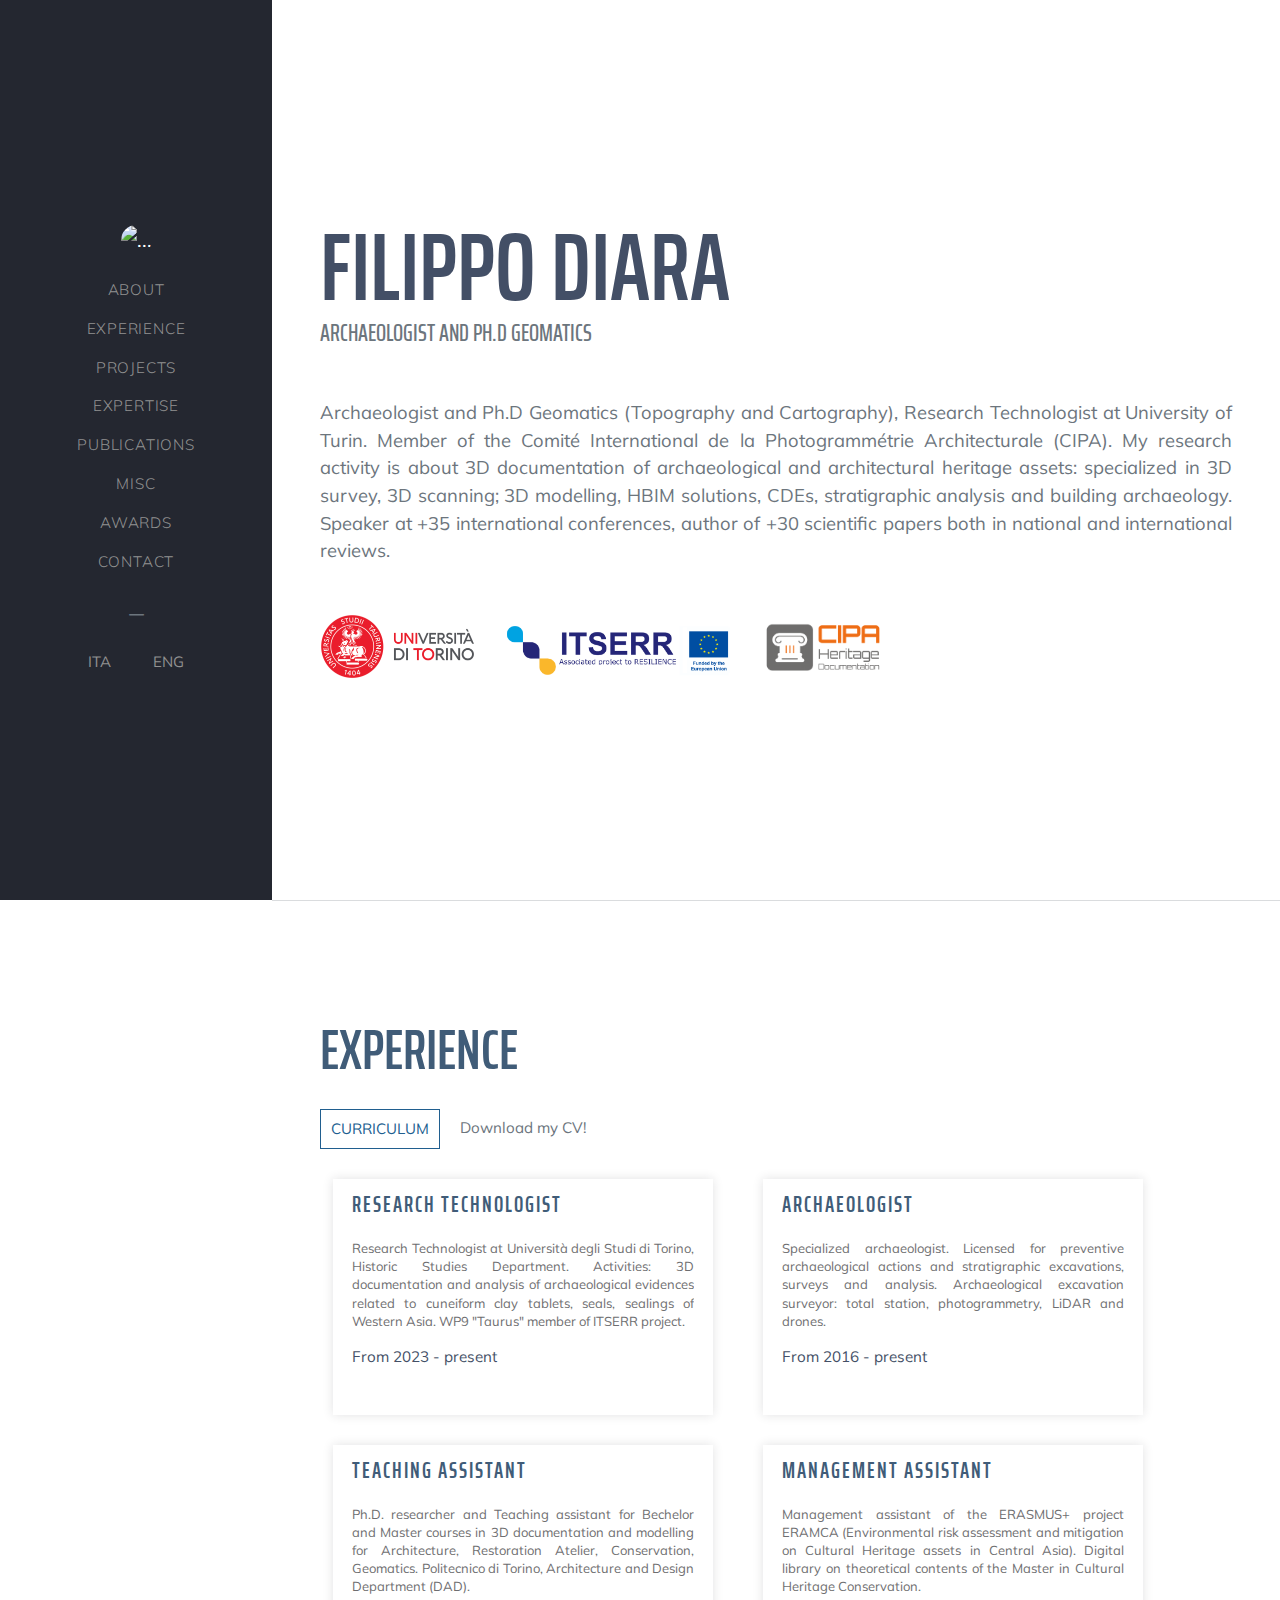
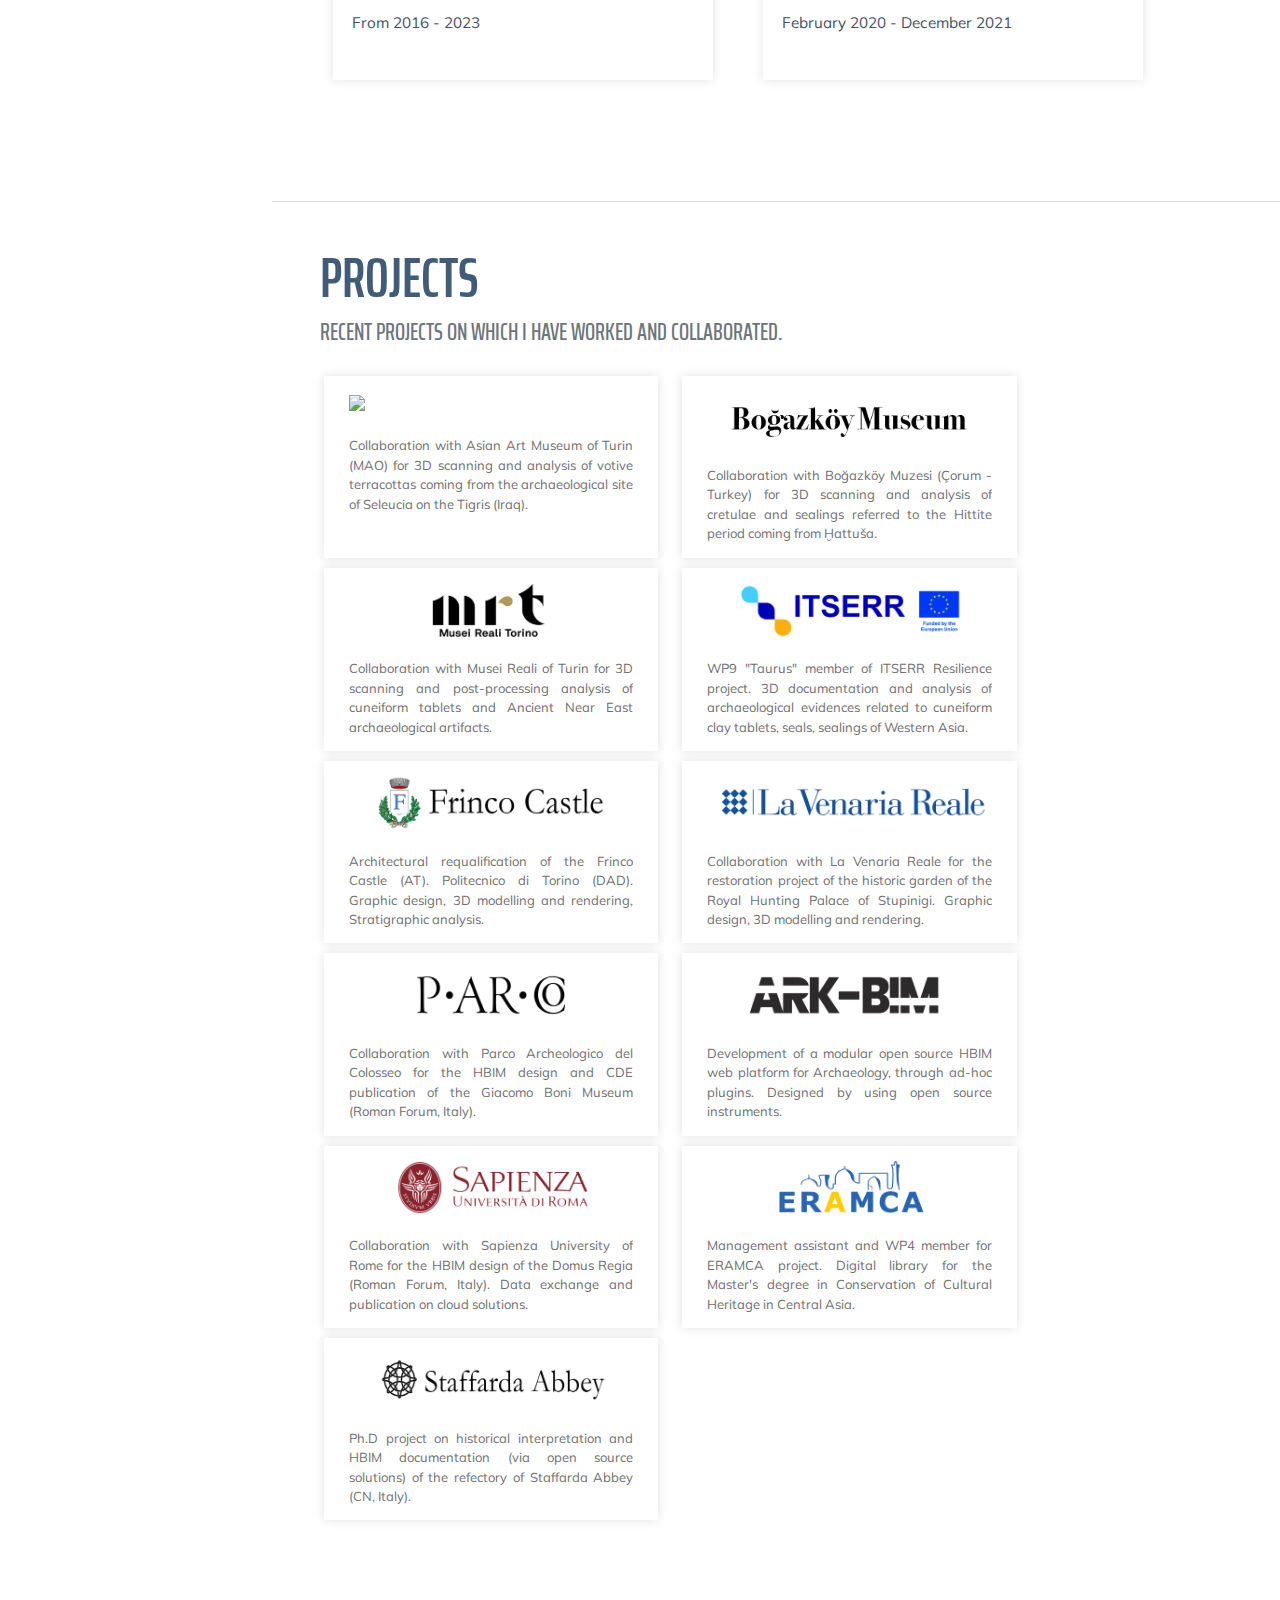
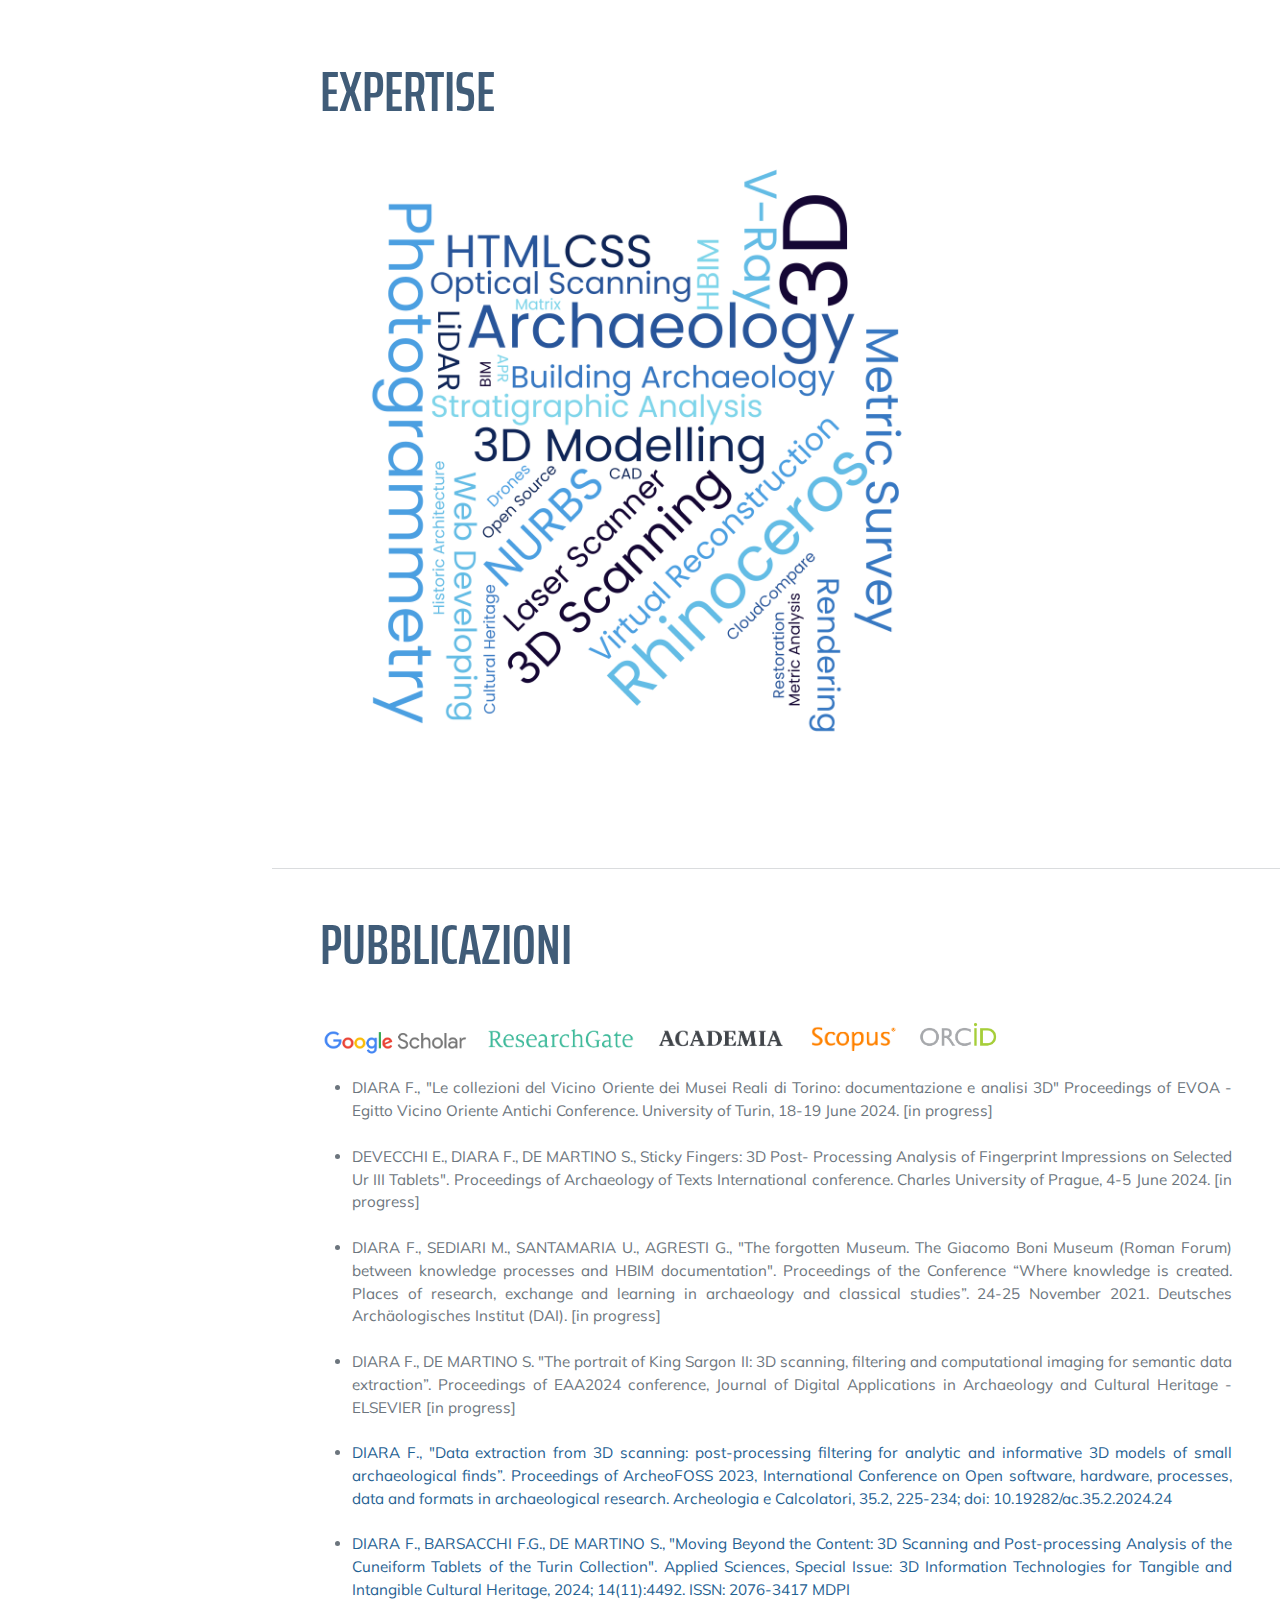
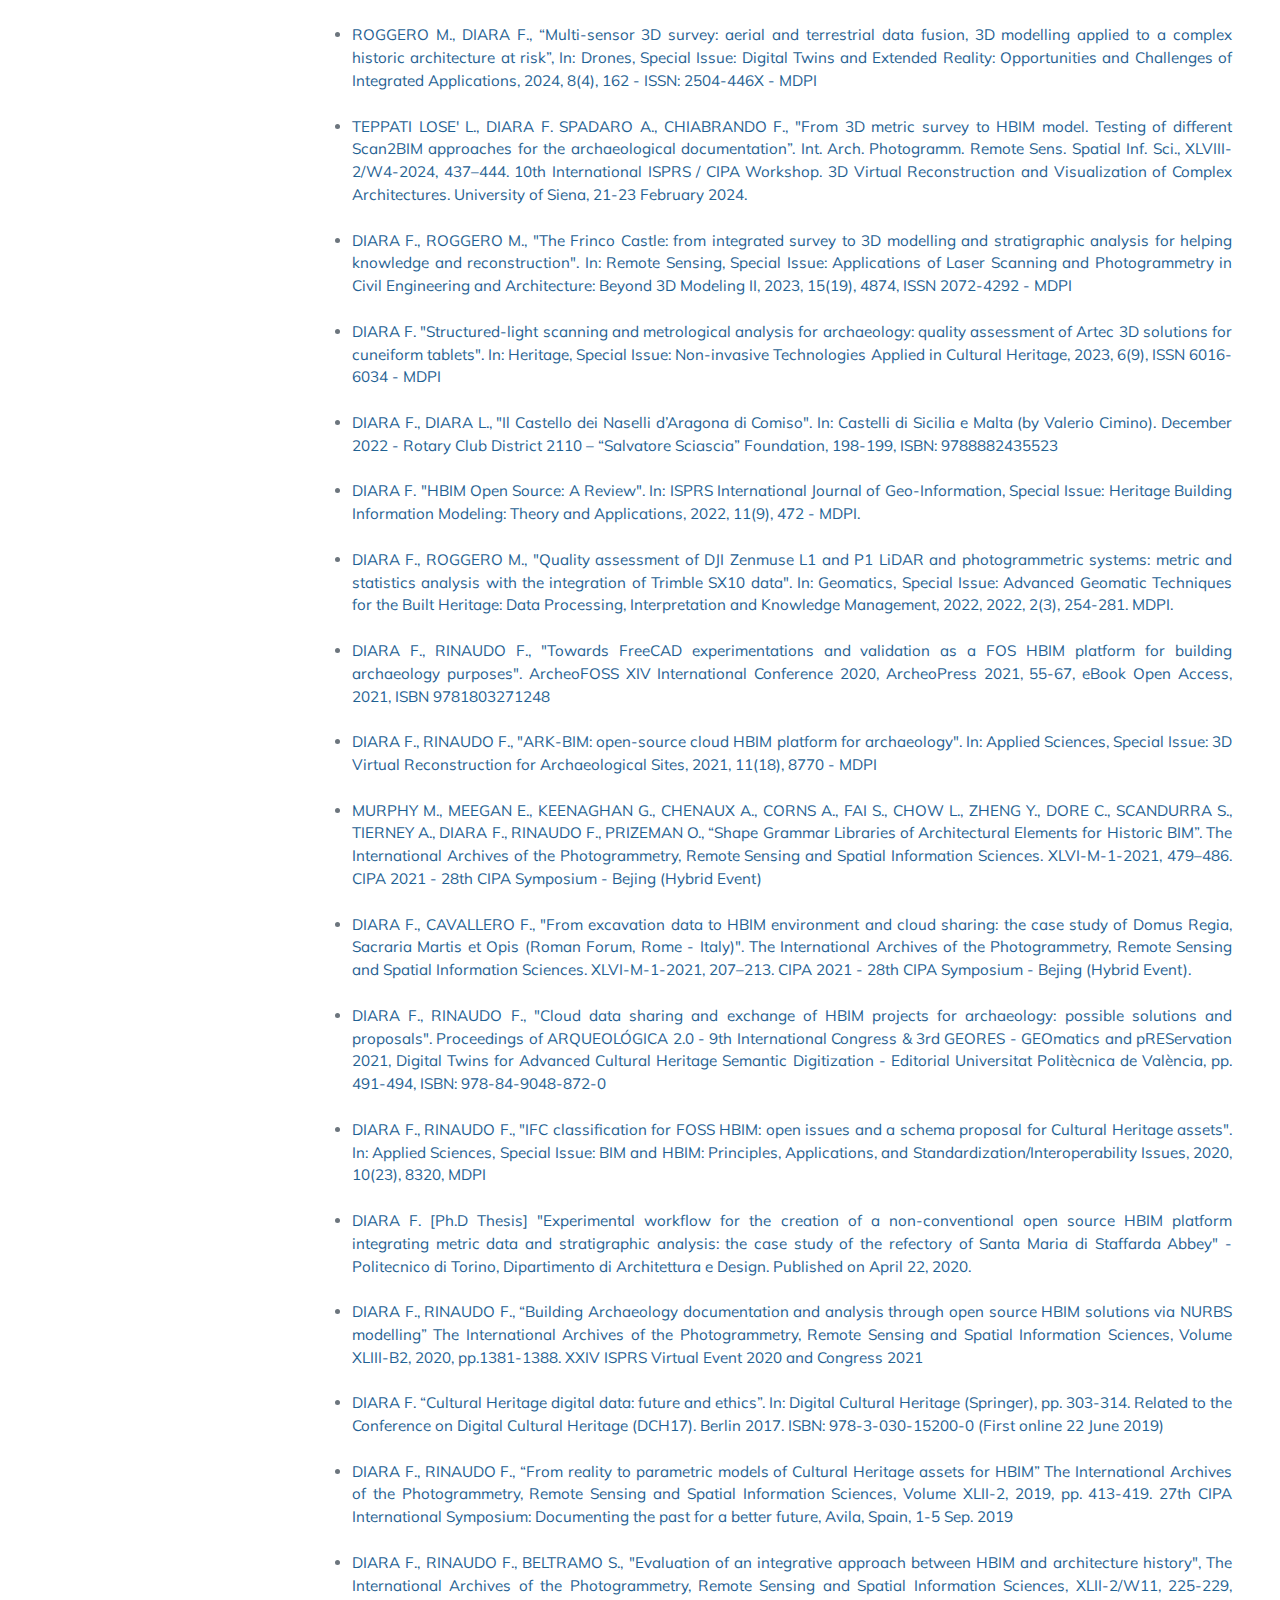
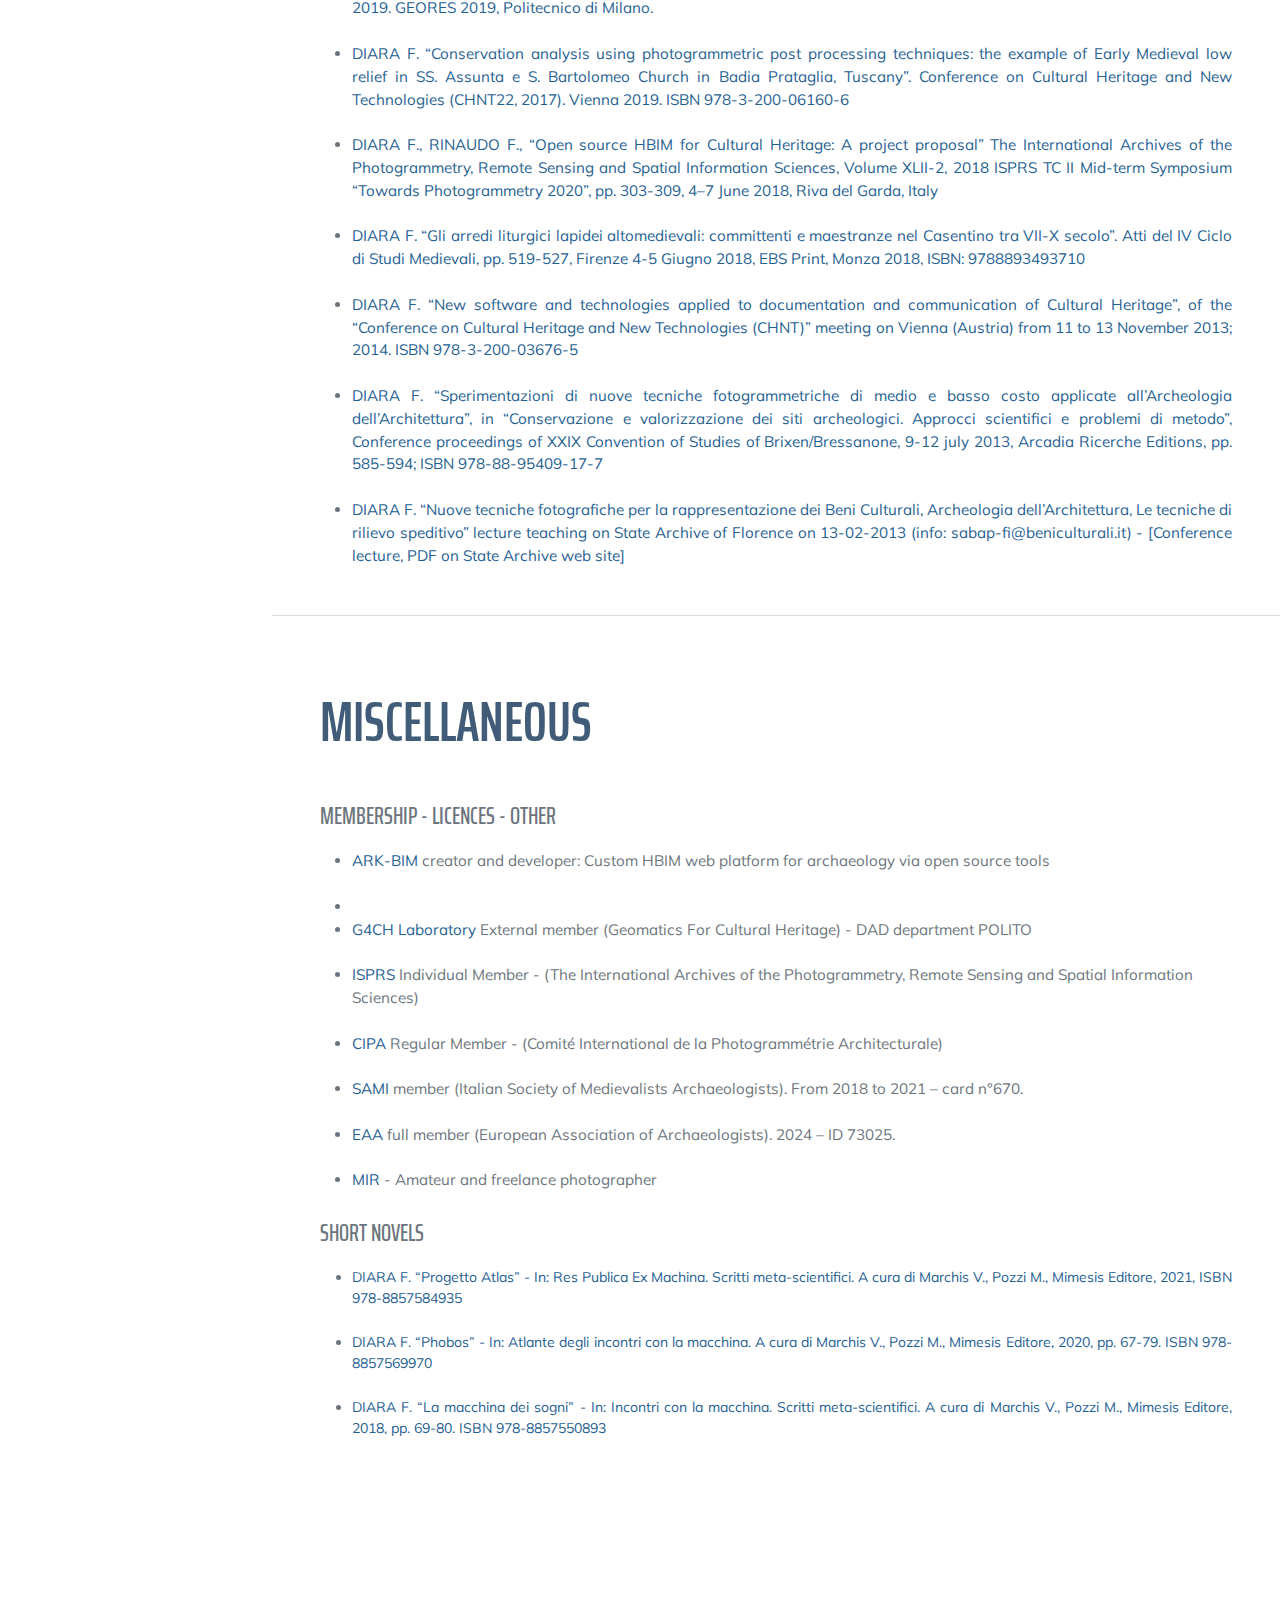
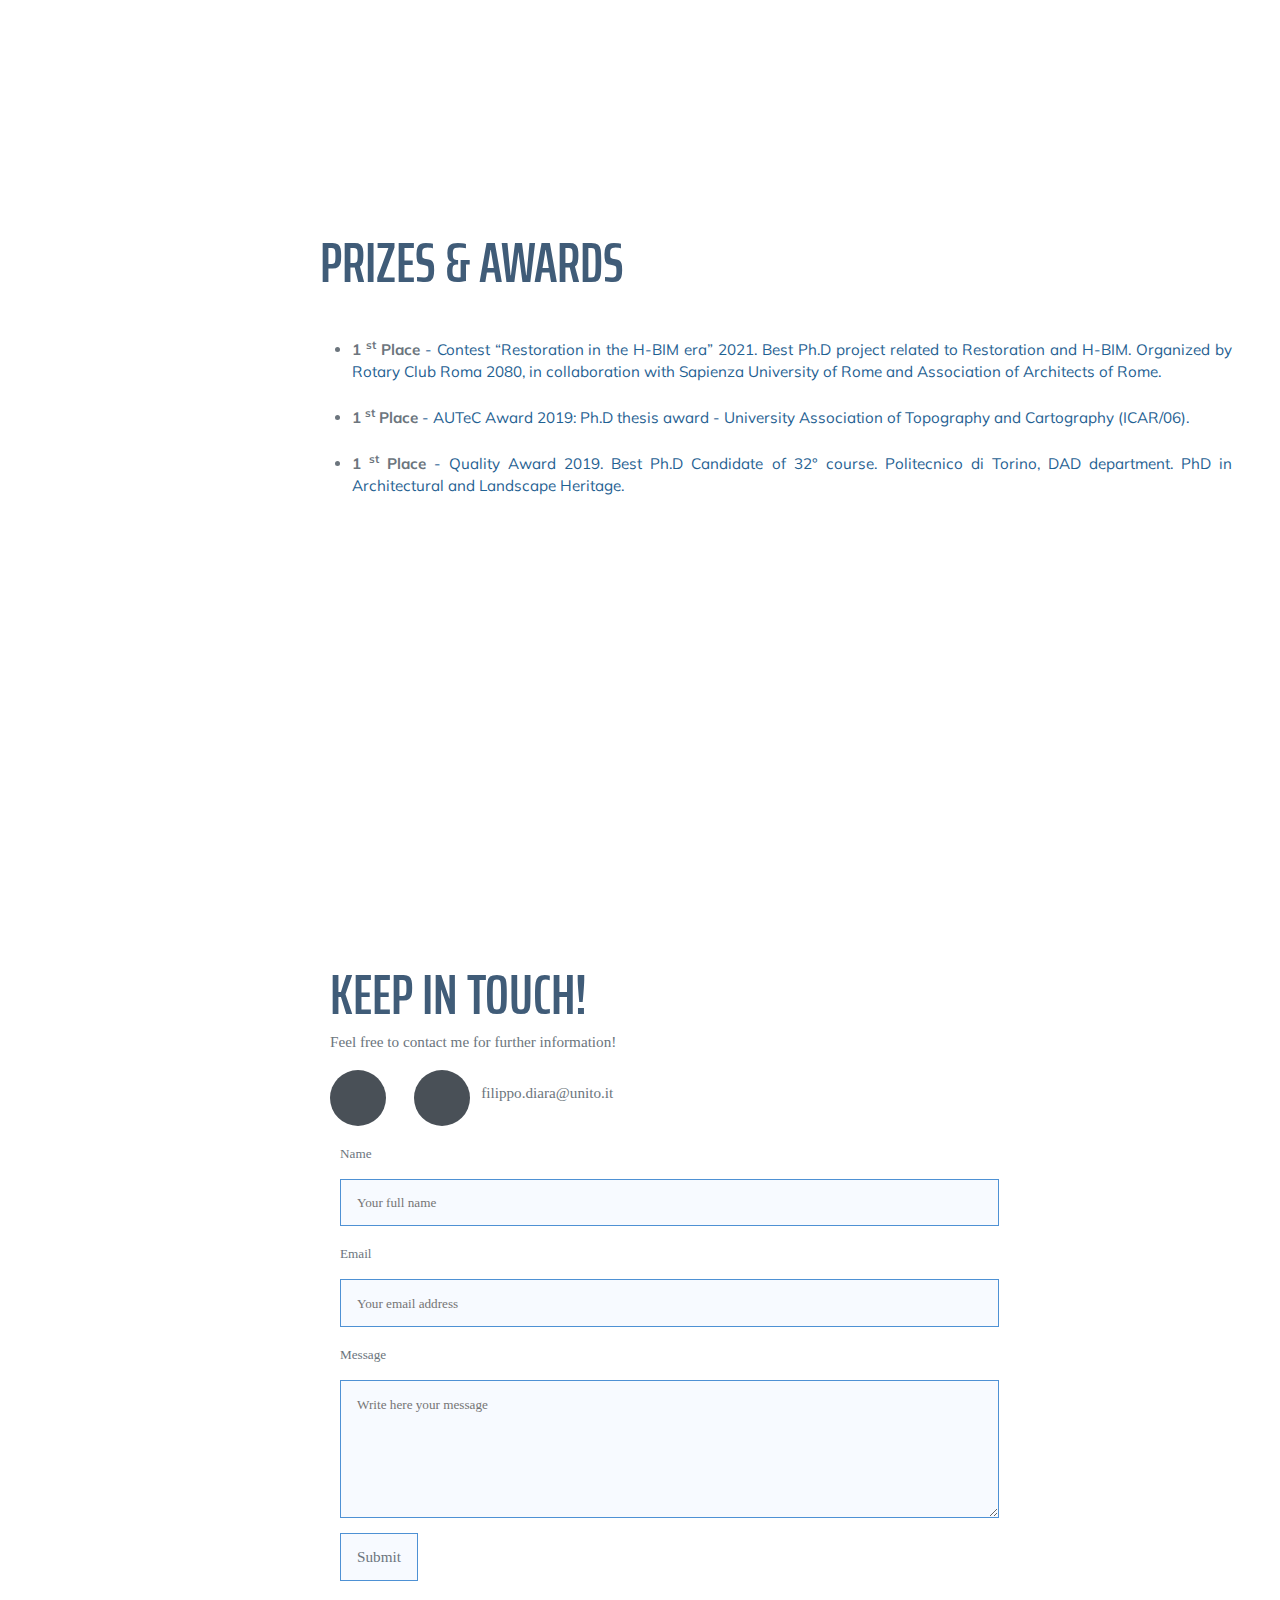
==== commit be0d93af: "Update index.html" ====
--- a/index.html
+++ b/index.html
@@ -198,6 +198,16 @@
 
 
 
+        <div class="card2">
+          <div class="content2">
+            <img class="logo2" src="assets/img/mao1.png">
+            <h6></h6>
+            <div class="hover_content2">
+              <p> Collaboration with Asian Art Museum of Turin (MAO) for 3D scanning and analysis of votive terracottas coming from the archaeological site of Seleucia on the Tigris (Iraq).</p>
+            </div>
+          </div>
+        </div>
+
 	<div class="card2">
     <div class="content2">
       <img class="logo2" src="assets/img/bog3.png">
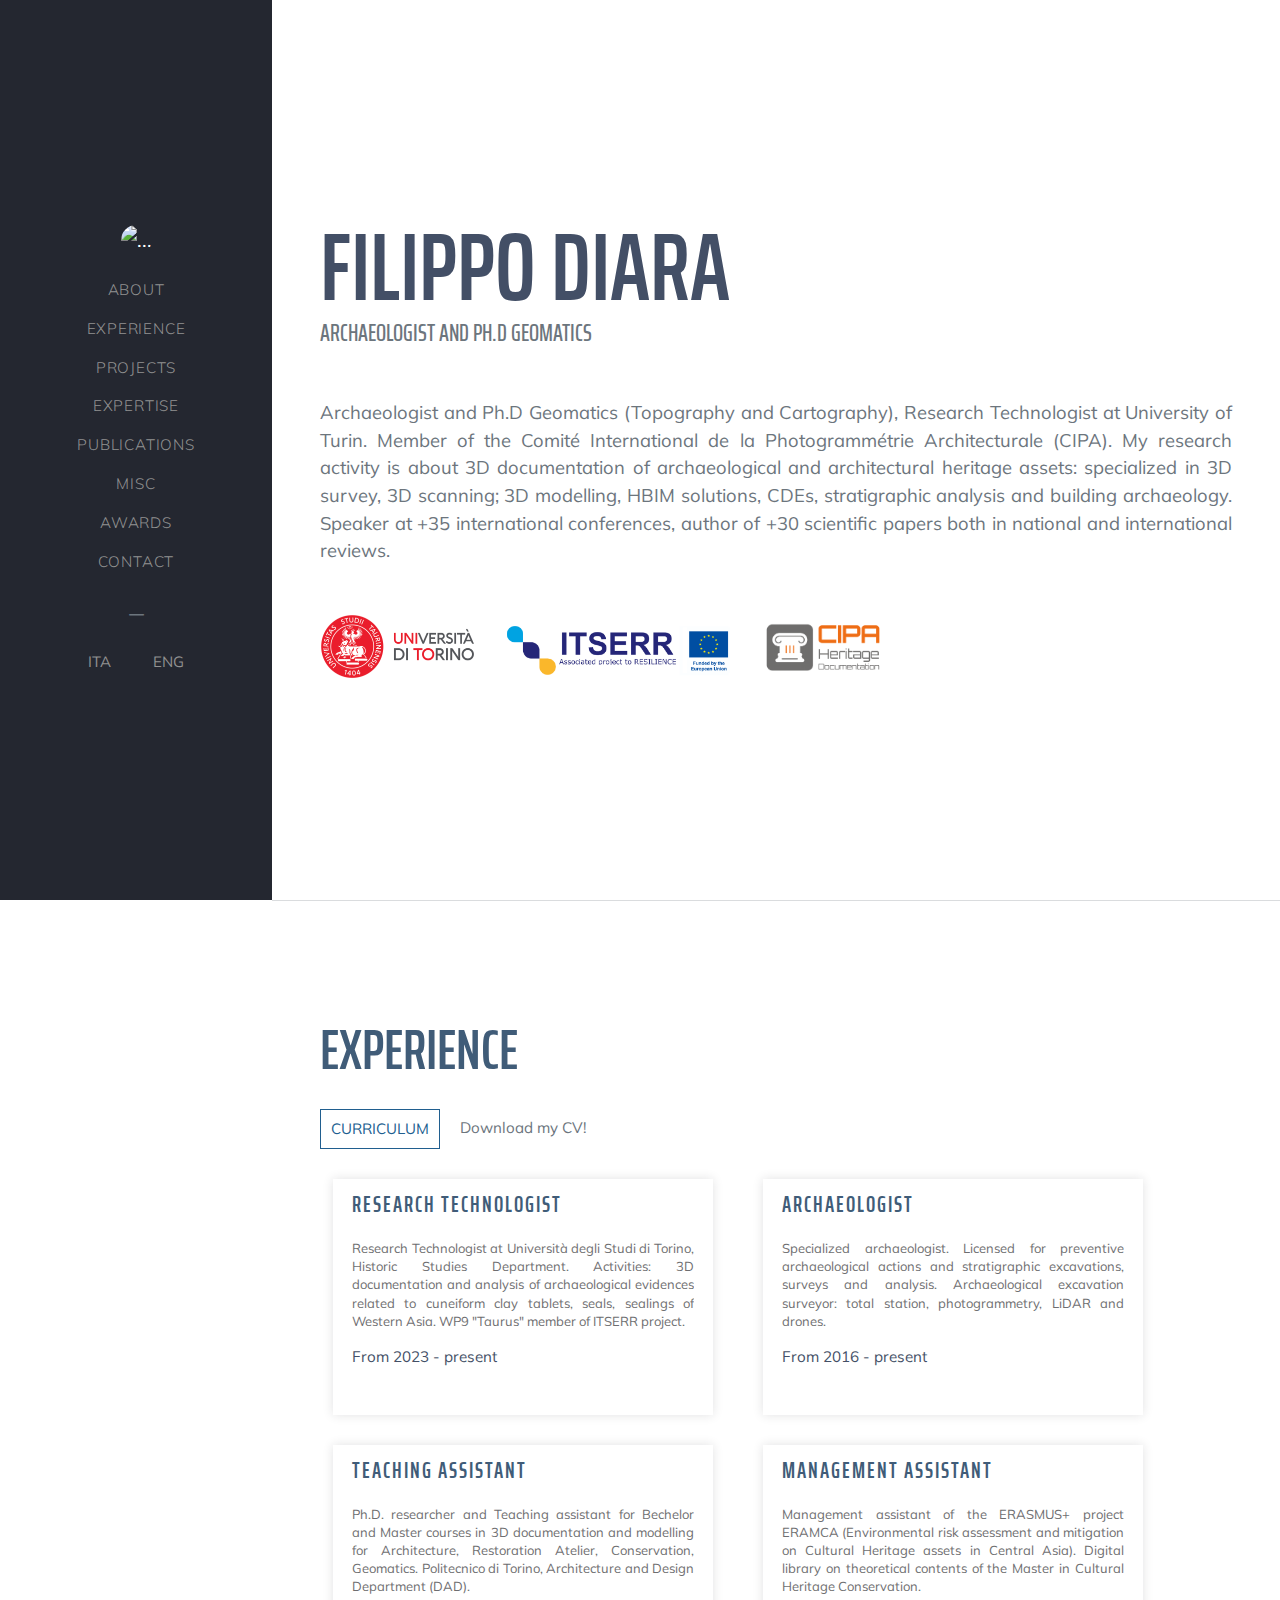
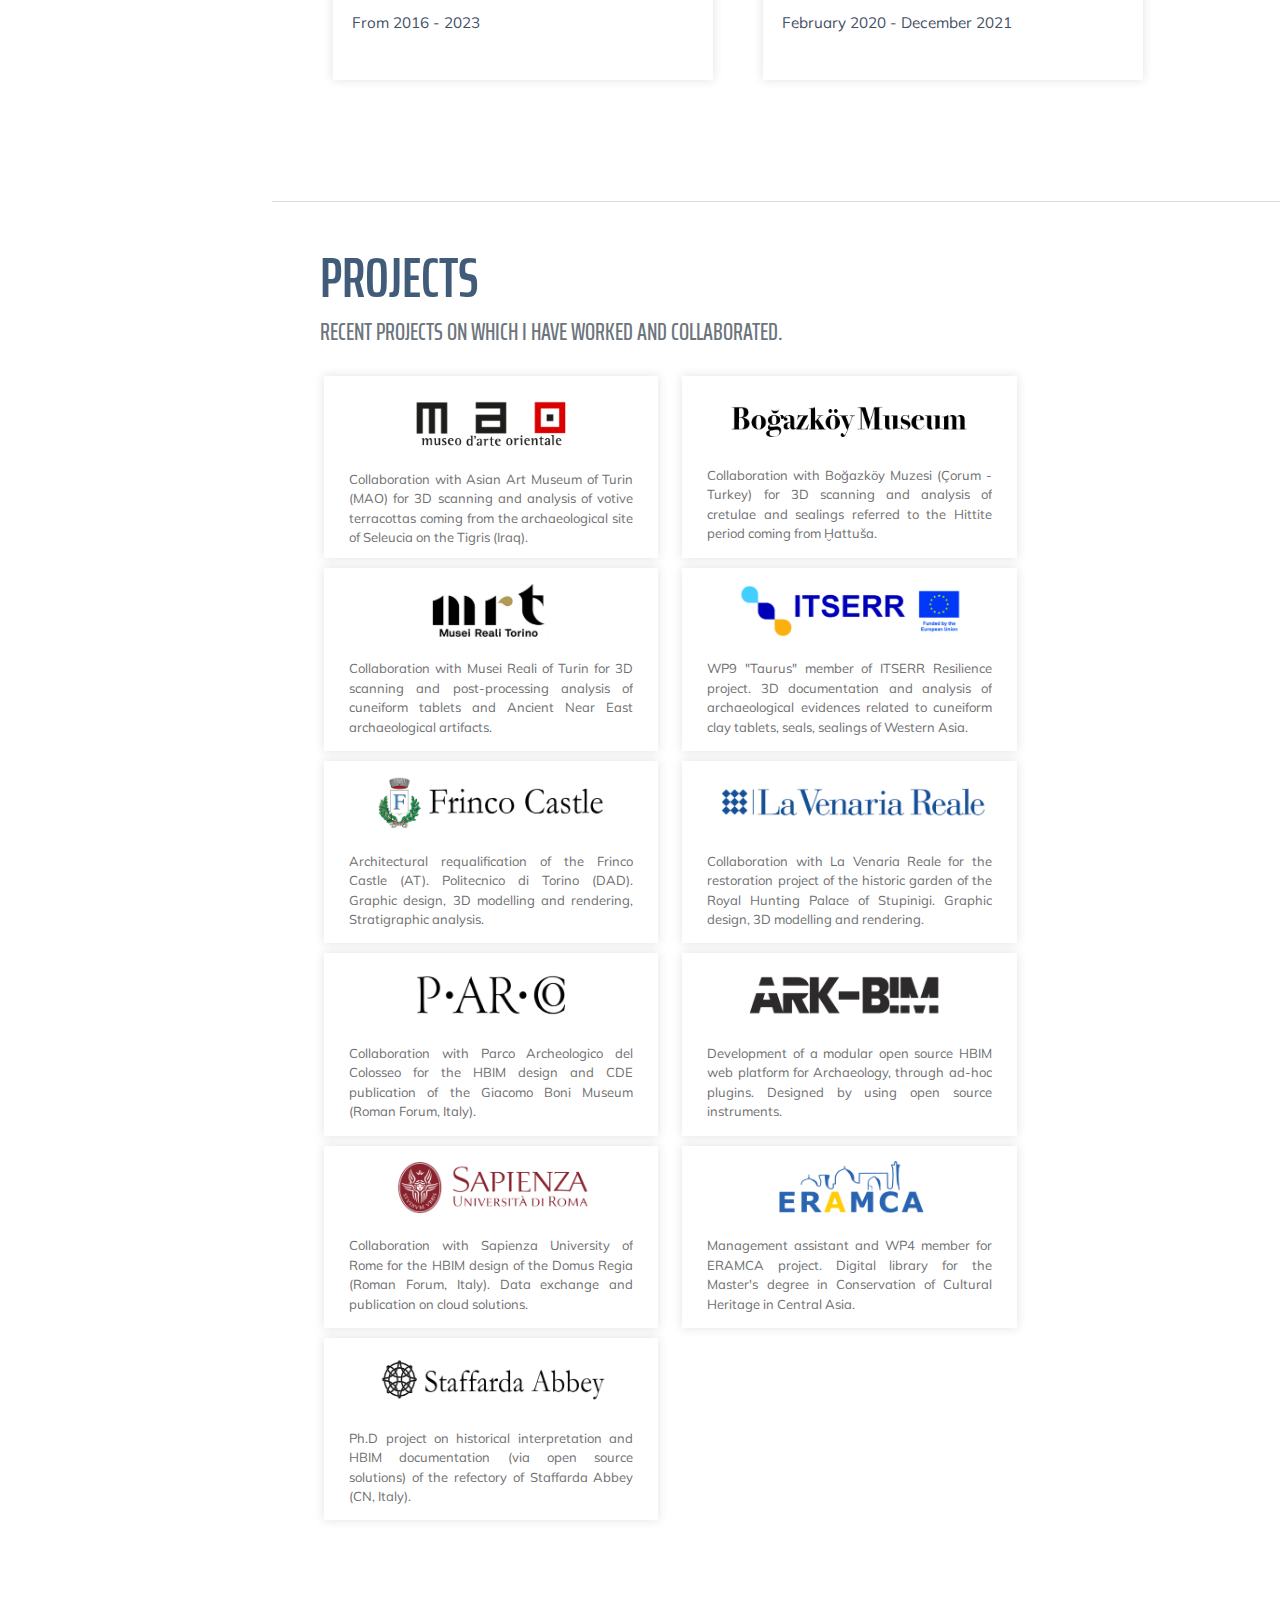
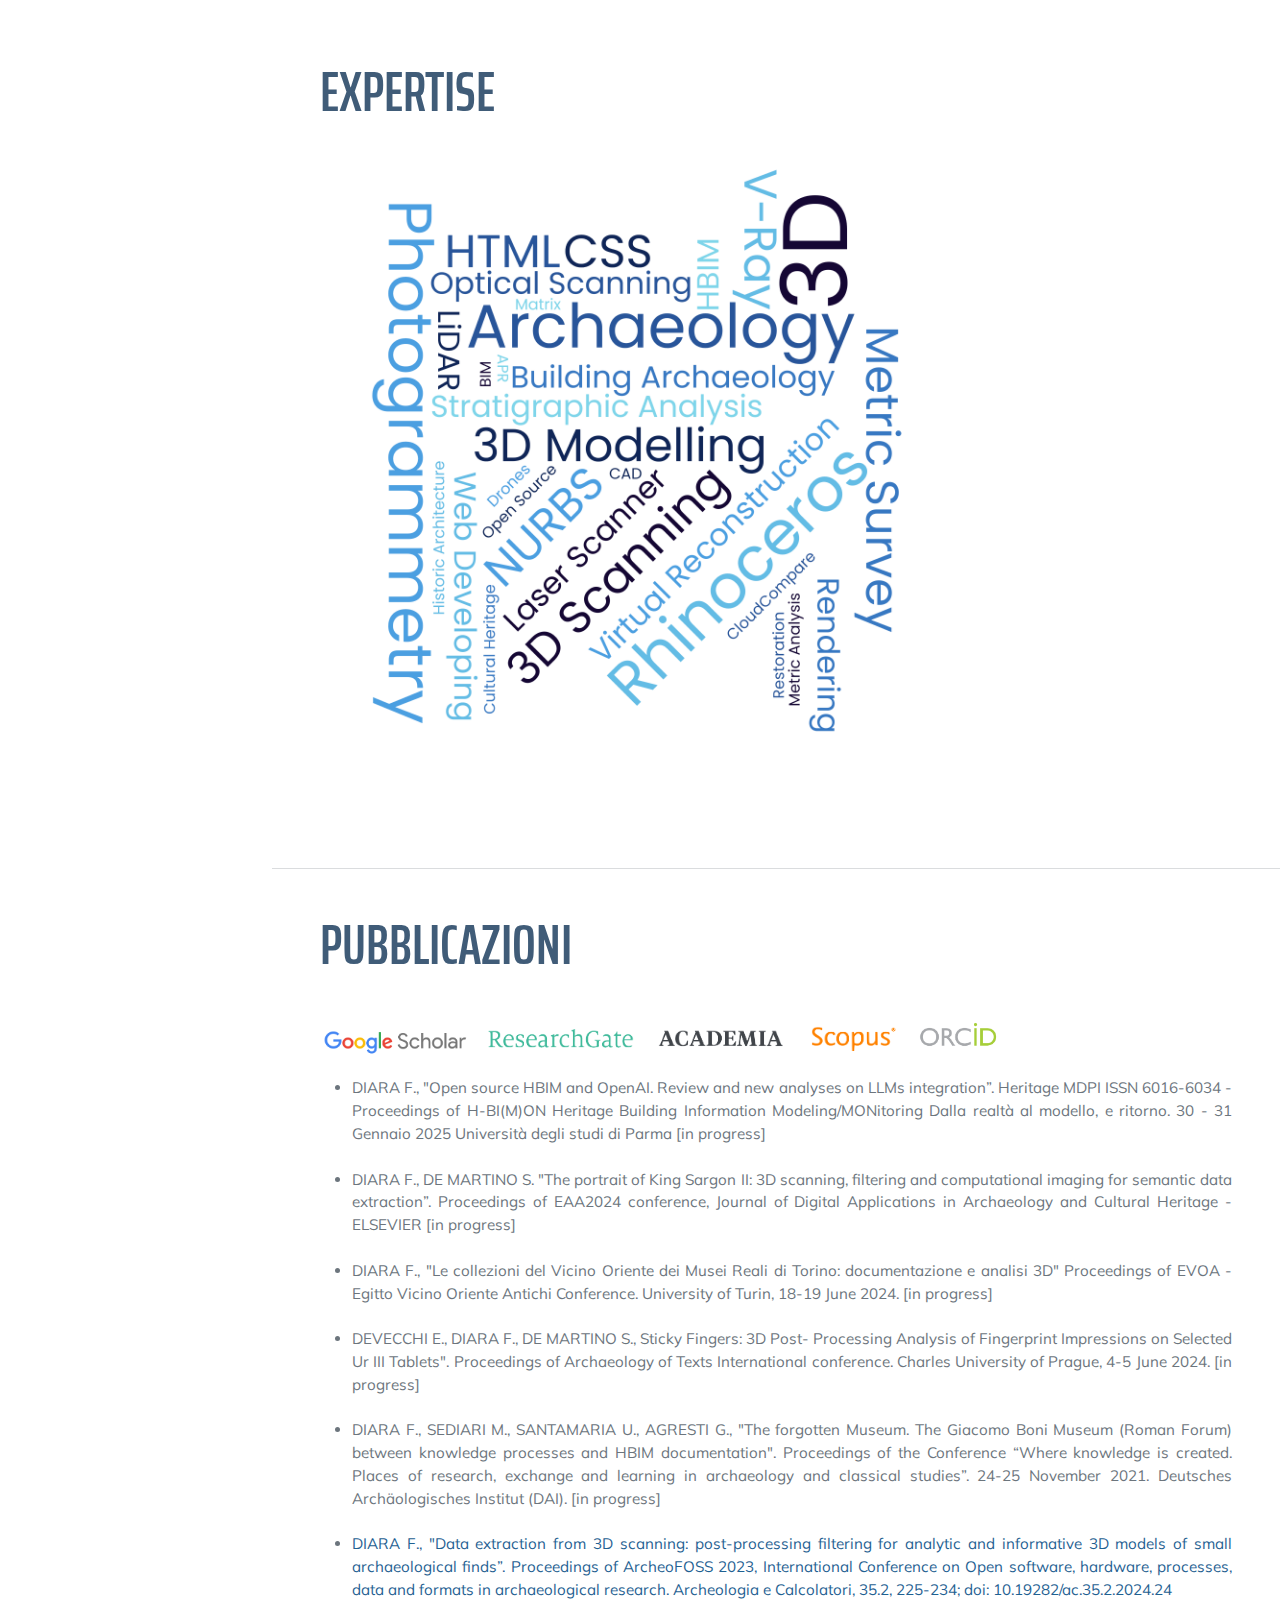
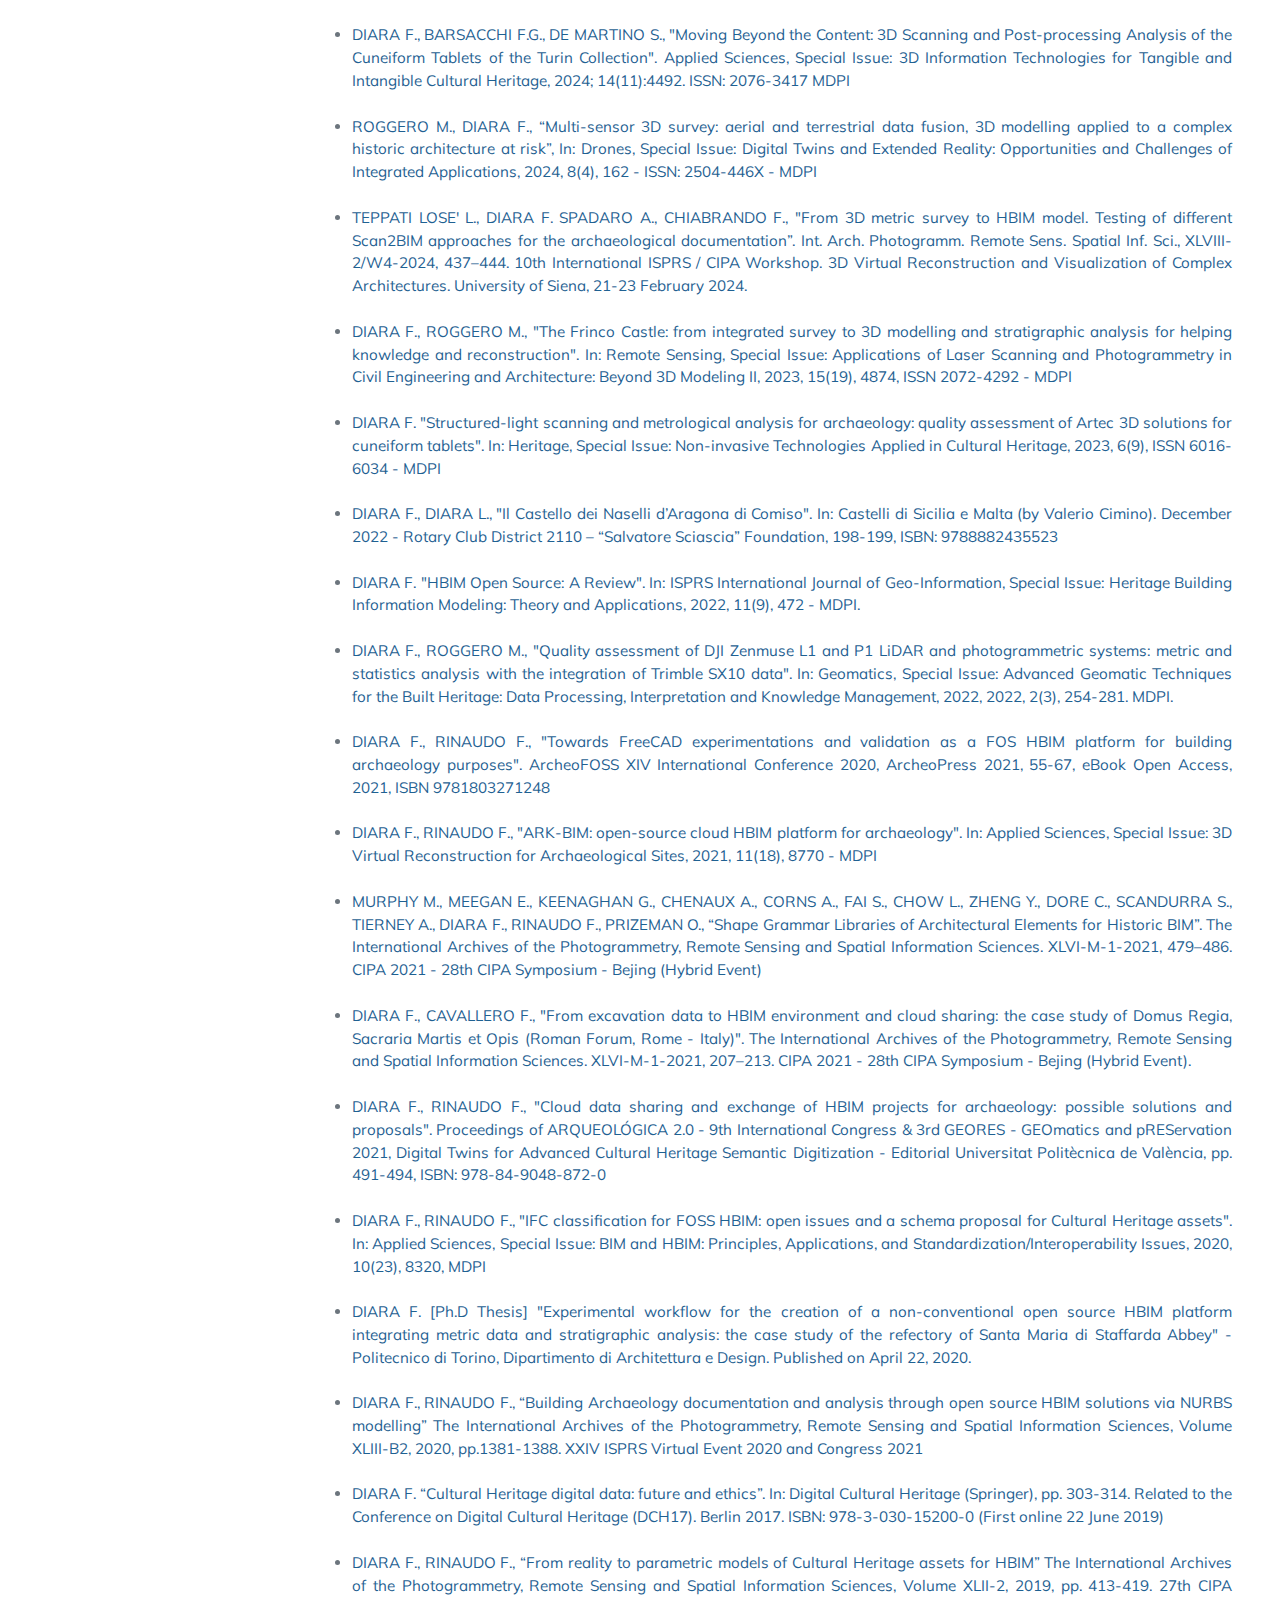
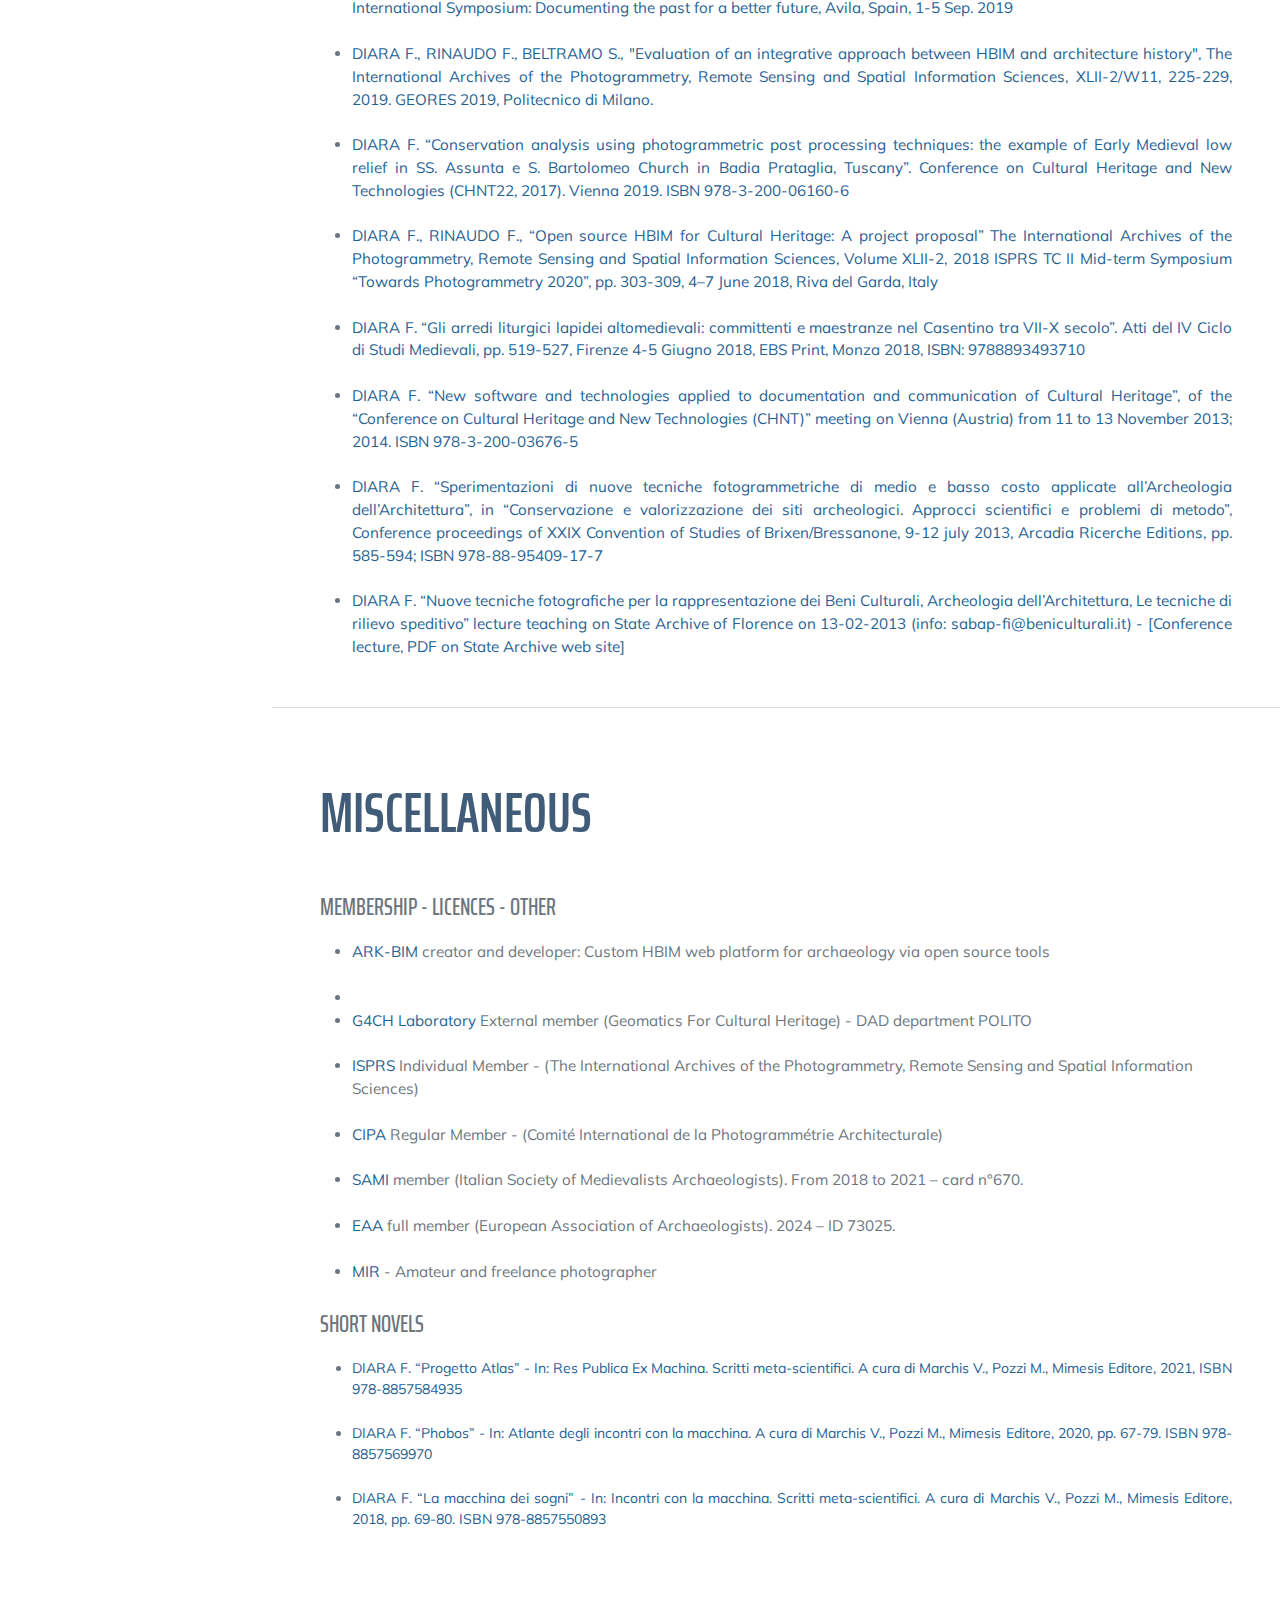
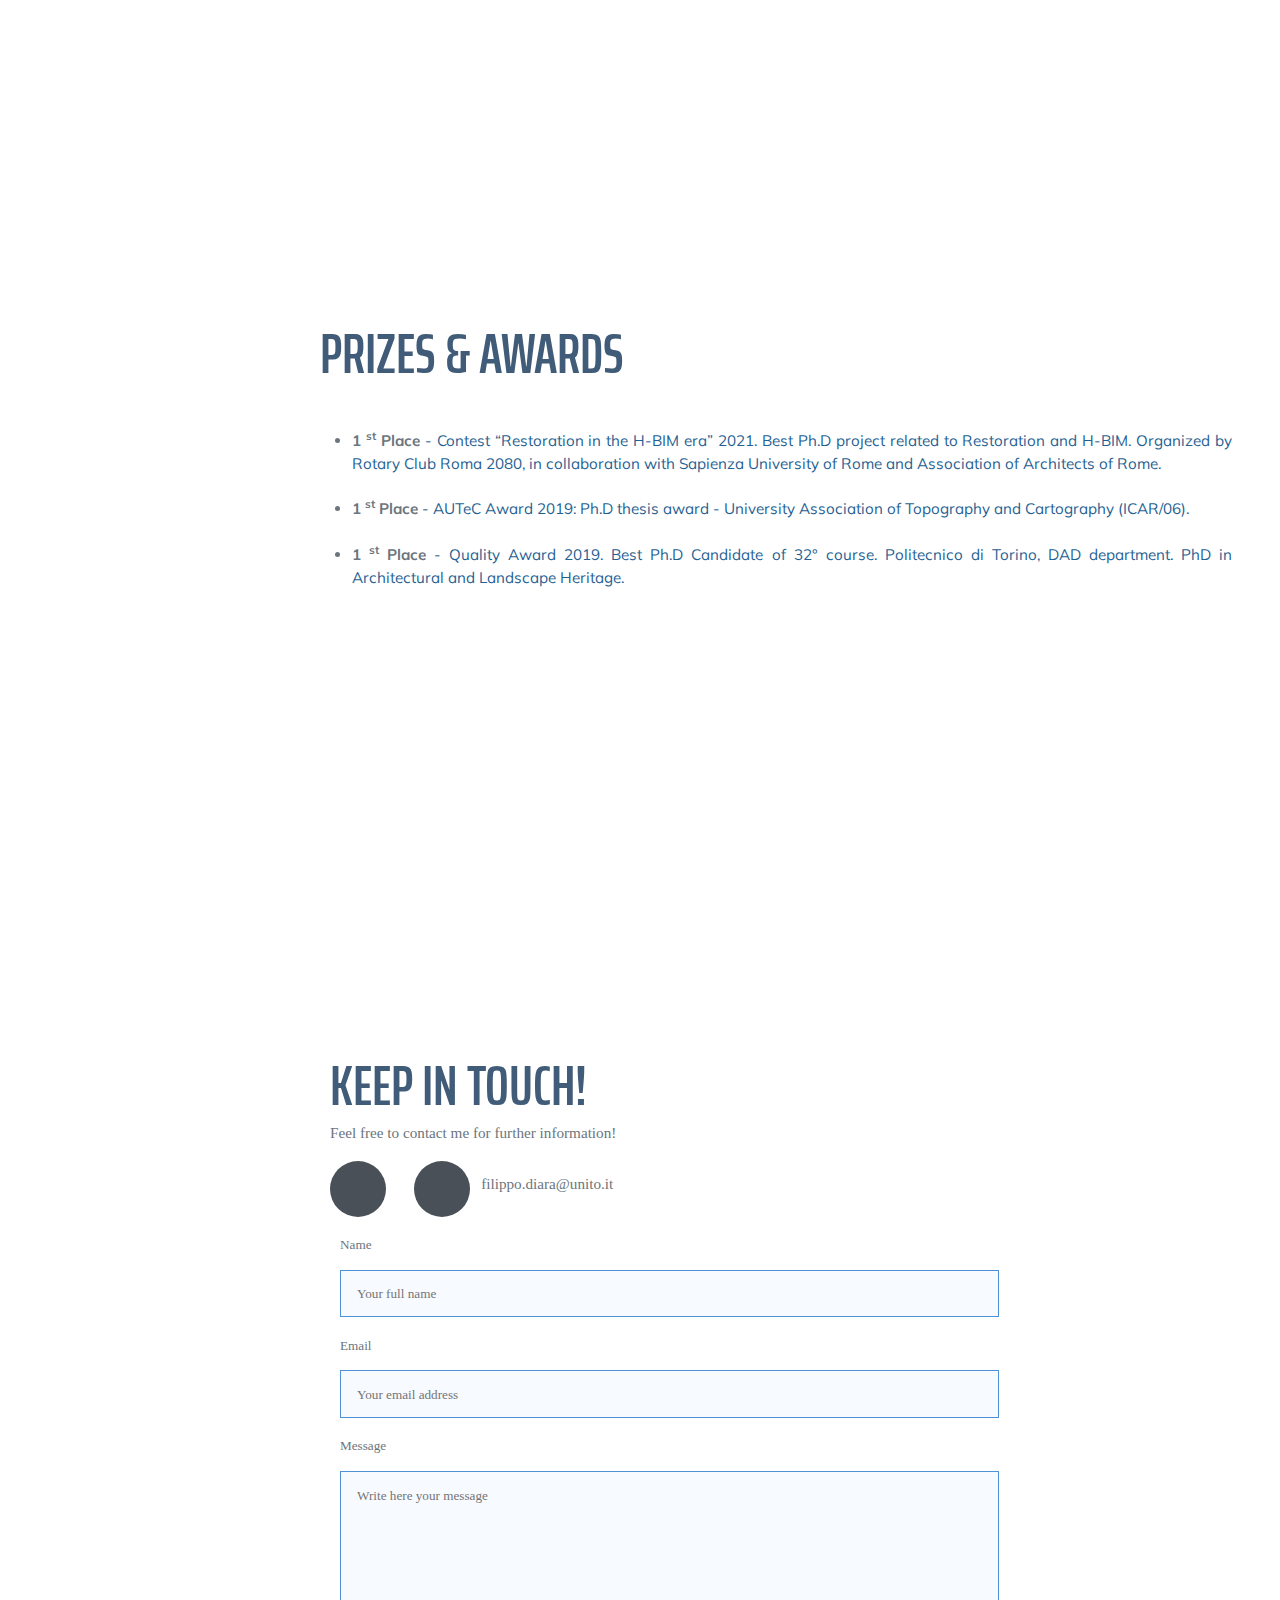
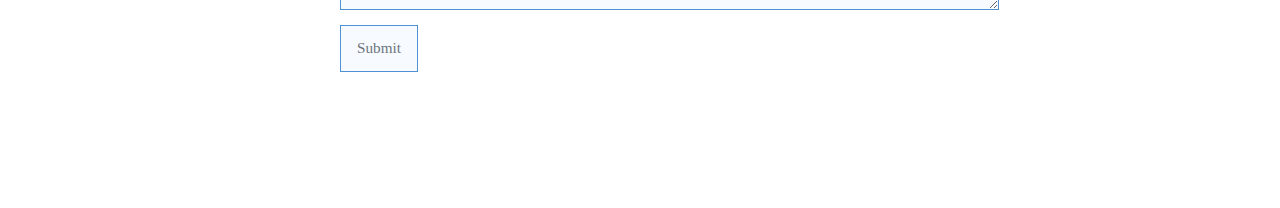
==== commit 73d36932: "Update index.html" ====
--- a/index.html
+++ b/index.html
@@ -353,7 +353,19 @@
               <ul class="fa-ul mb-0">
 
 
-
+             <li style="text-align: justify">
+                                                    <span class="fa-li"><i class="far fa-clock"></i></span>
+                                                    DIARA F., "Open source HBIM and OpenAI. Review and new analyses on LLMs integration”. Heritage MDPI ISSN 6016-6034 - Proceedings of H-BI(M)ON Heritage Building Information Modeling/MONitoring Dalla realtà al modello, e ritorno. 30 - 31 Gennaio 2025 Università degli studi di Parma  [in progress]
+                                                </li>
+                                                &nbsp
+
+ <li style="text-align: justify">
+                                                    <span class="fa-li"><i class="far fa-clock"></i></span>
+                                                    DIARA F., DE MARTINO S. "The portrait of King Sargon II: 3D scanning, filtering and computational imaging for semantic data extraction”. Proceedings of EAA2024 conference, Journal of Digital Applications in Archaeology and Cultural Heritage - ELSEVIER [in progress]
+                                                </li>
+                                                &nbsp
+												
+												
 
                                      <li style="text-align: justify">
                                         <span class="fa-li"><i class="far fa-clock"></i></span>
@@ -374,11 +386,7 @@
                         </li>
                         &nbsp
 
-                        <li style="text-align: justify">
-                                                    <span class="fa-li"><i class="far fa-clock"></i></span>
-                                                    DIARA F., DE MARTINO S. "The portrait of King Sargon II: 3D scanning, filtering and computational imaging for semantic data extraction”. Proceedings of EAA2024 conference, Journal of Digital Applications in Archaeology and Cultural Heritage - ELSEVIER [in progress]
-                                                </li>
-                                                &nbsp
+                       
 
                         <li style="text-align: justify">
                                                      <span class="fa-li"><i class="fas fa-bookmark text-dark"></i></span>
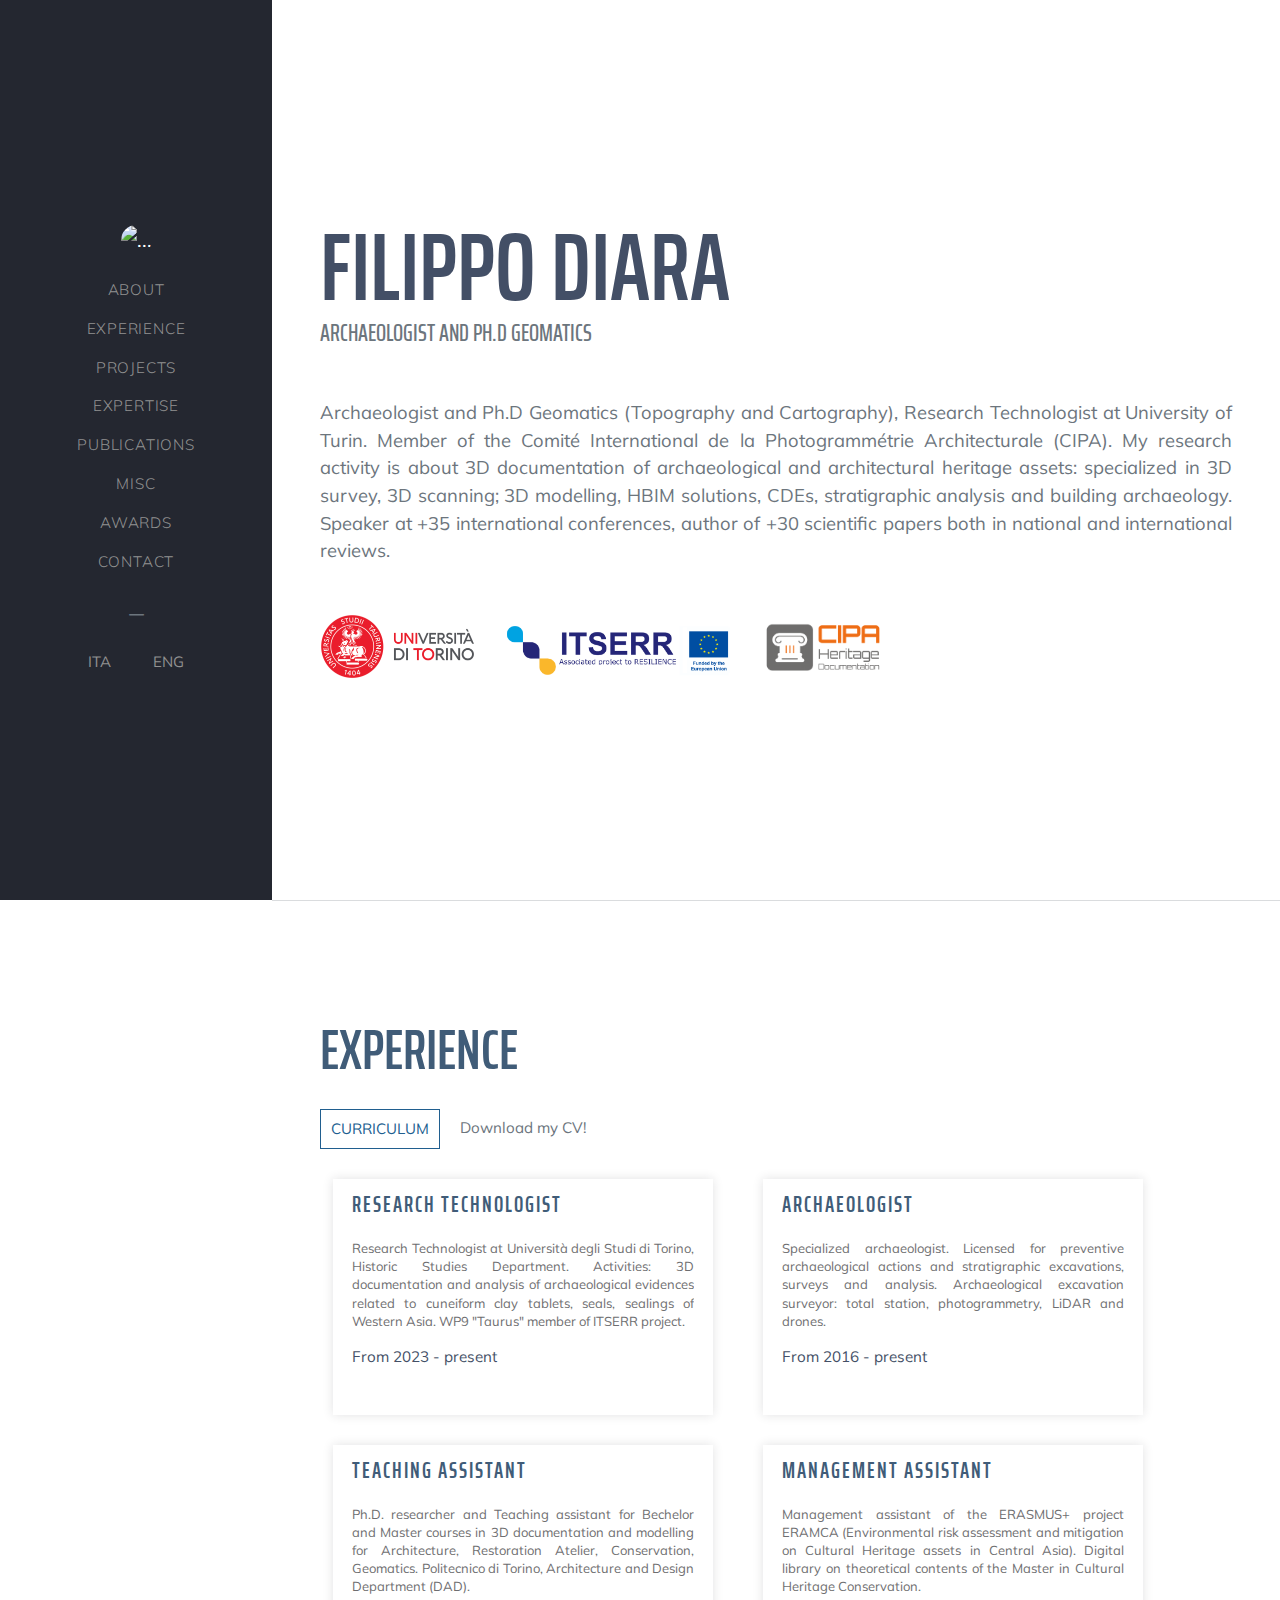
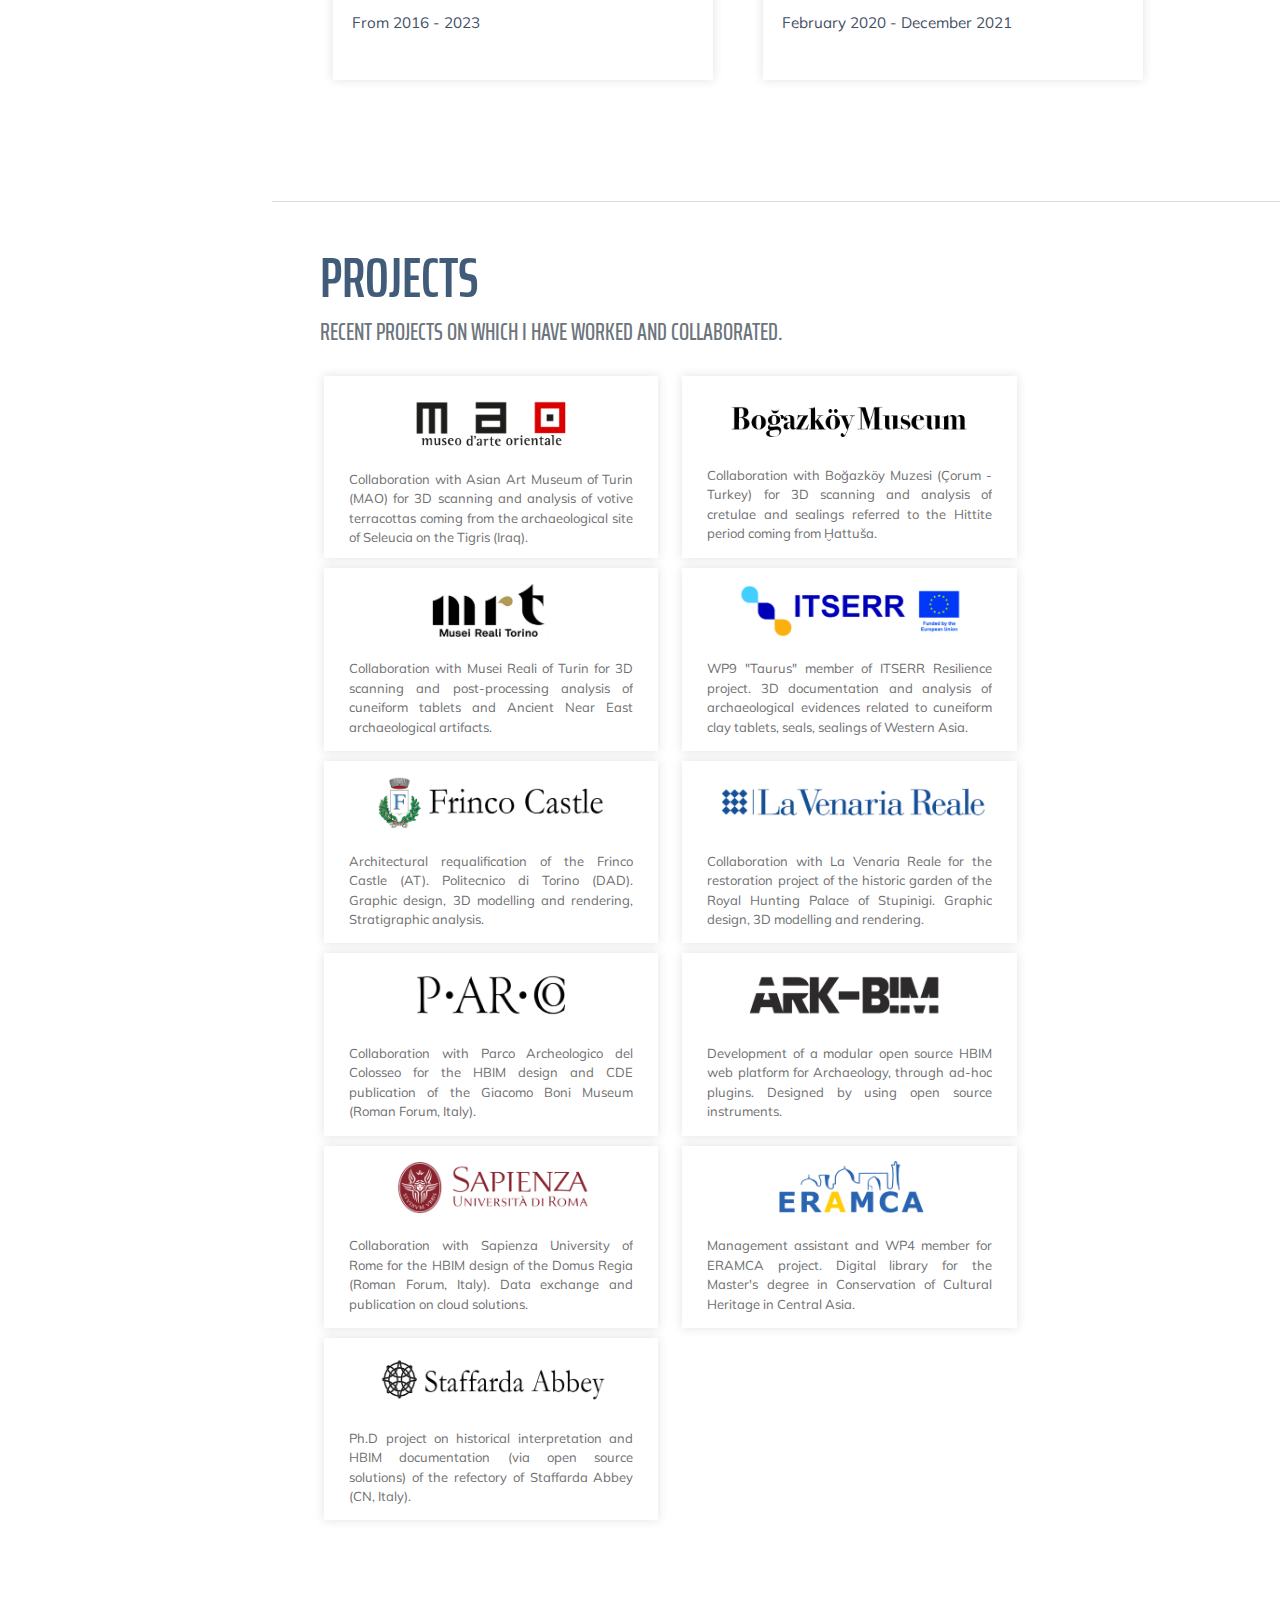
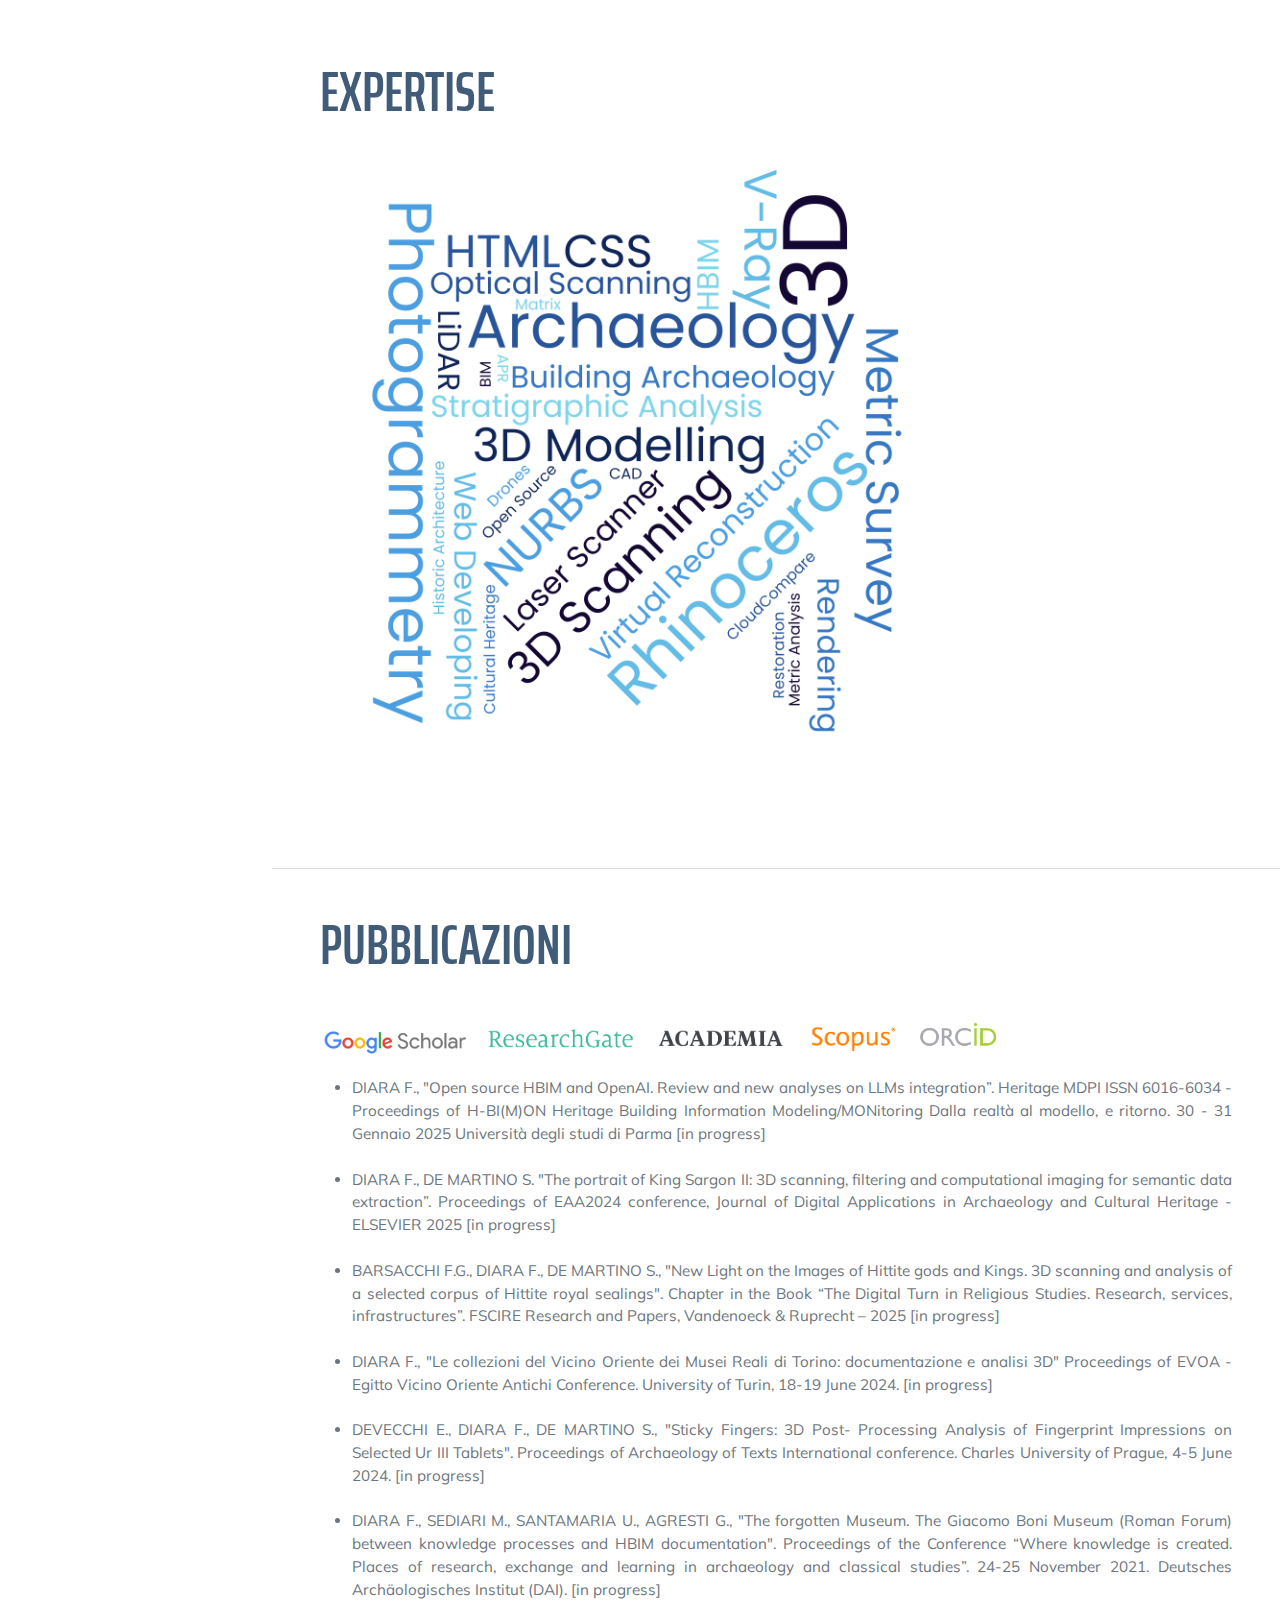
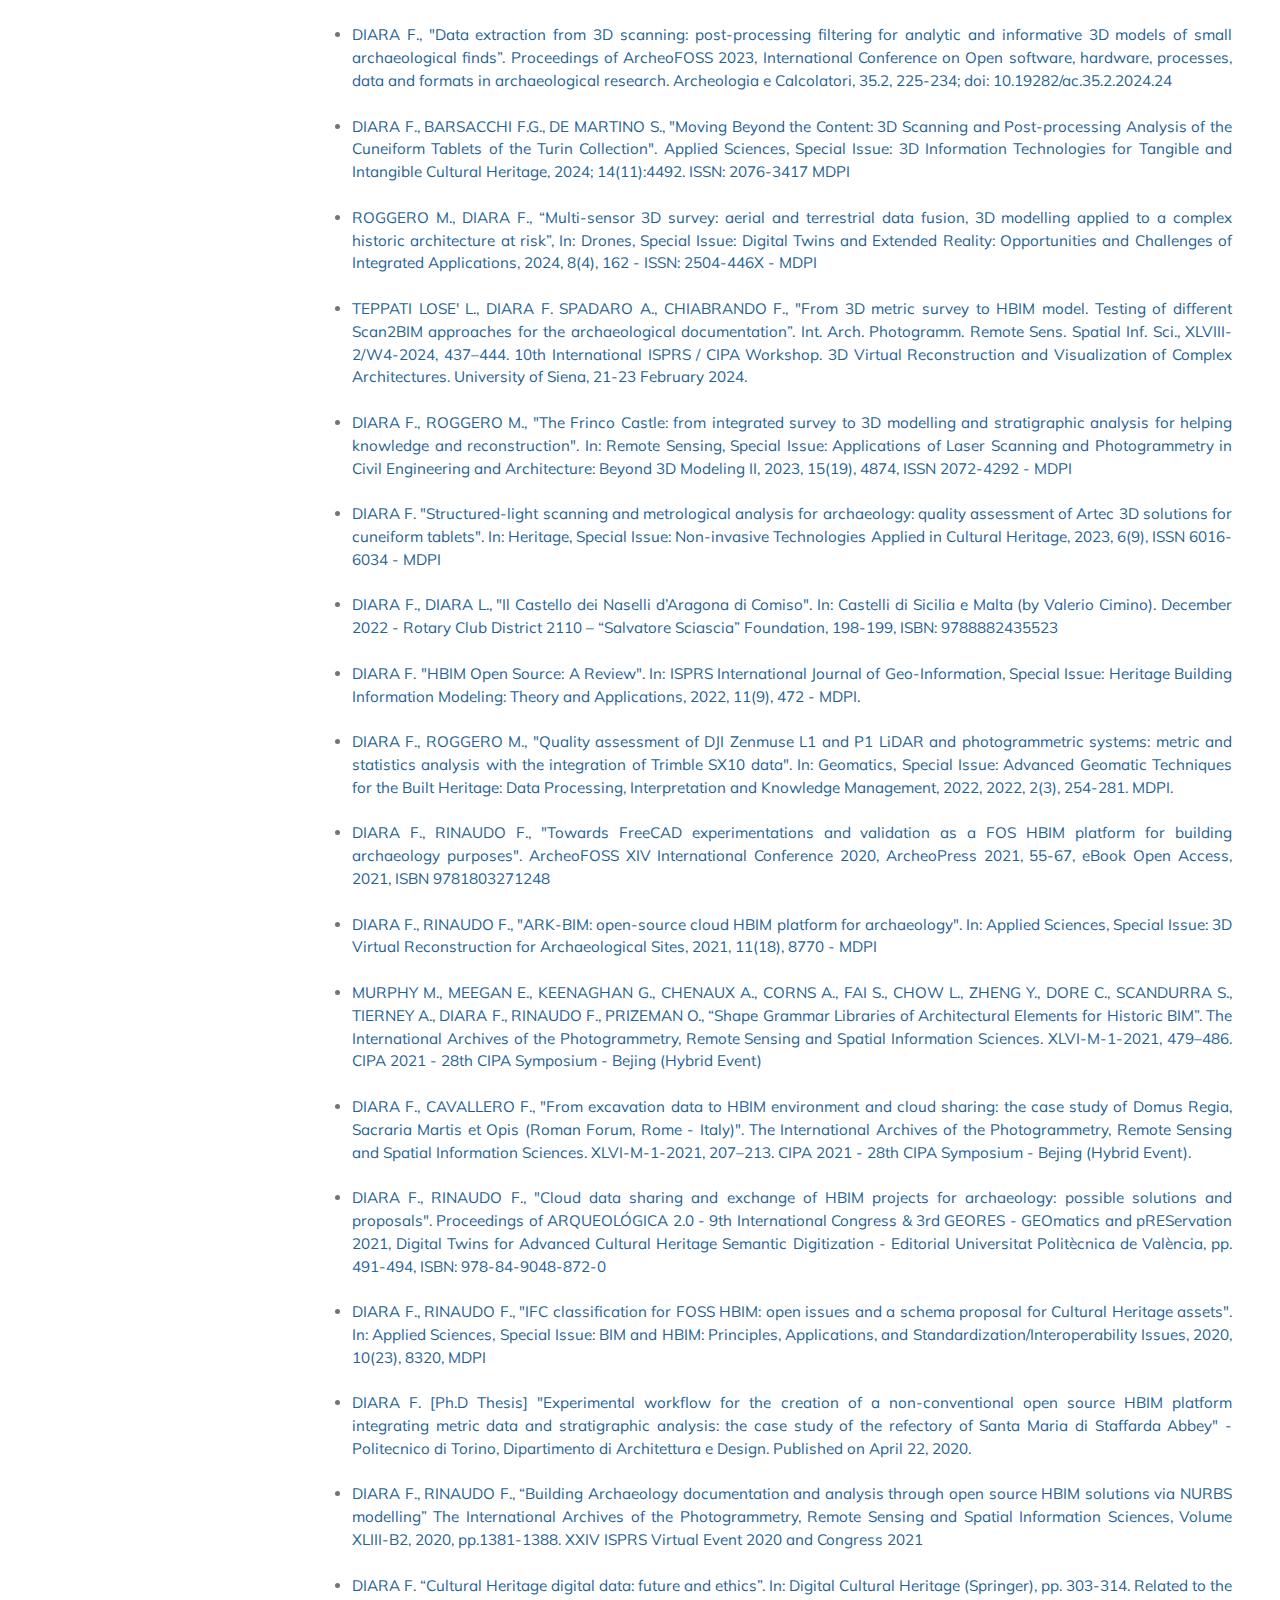
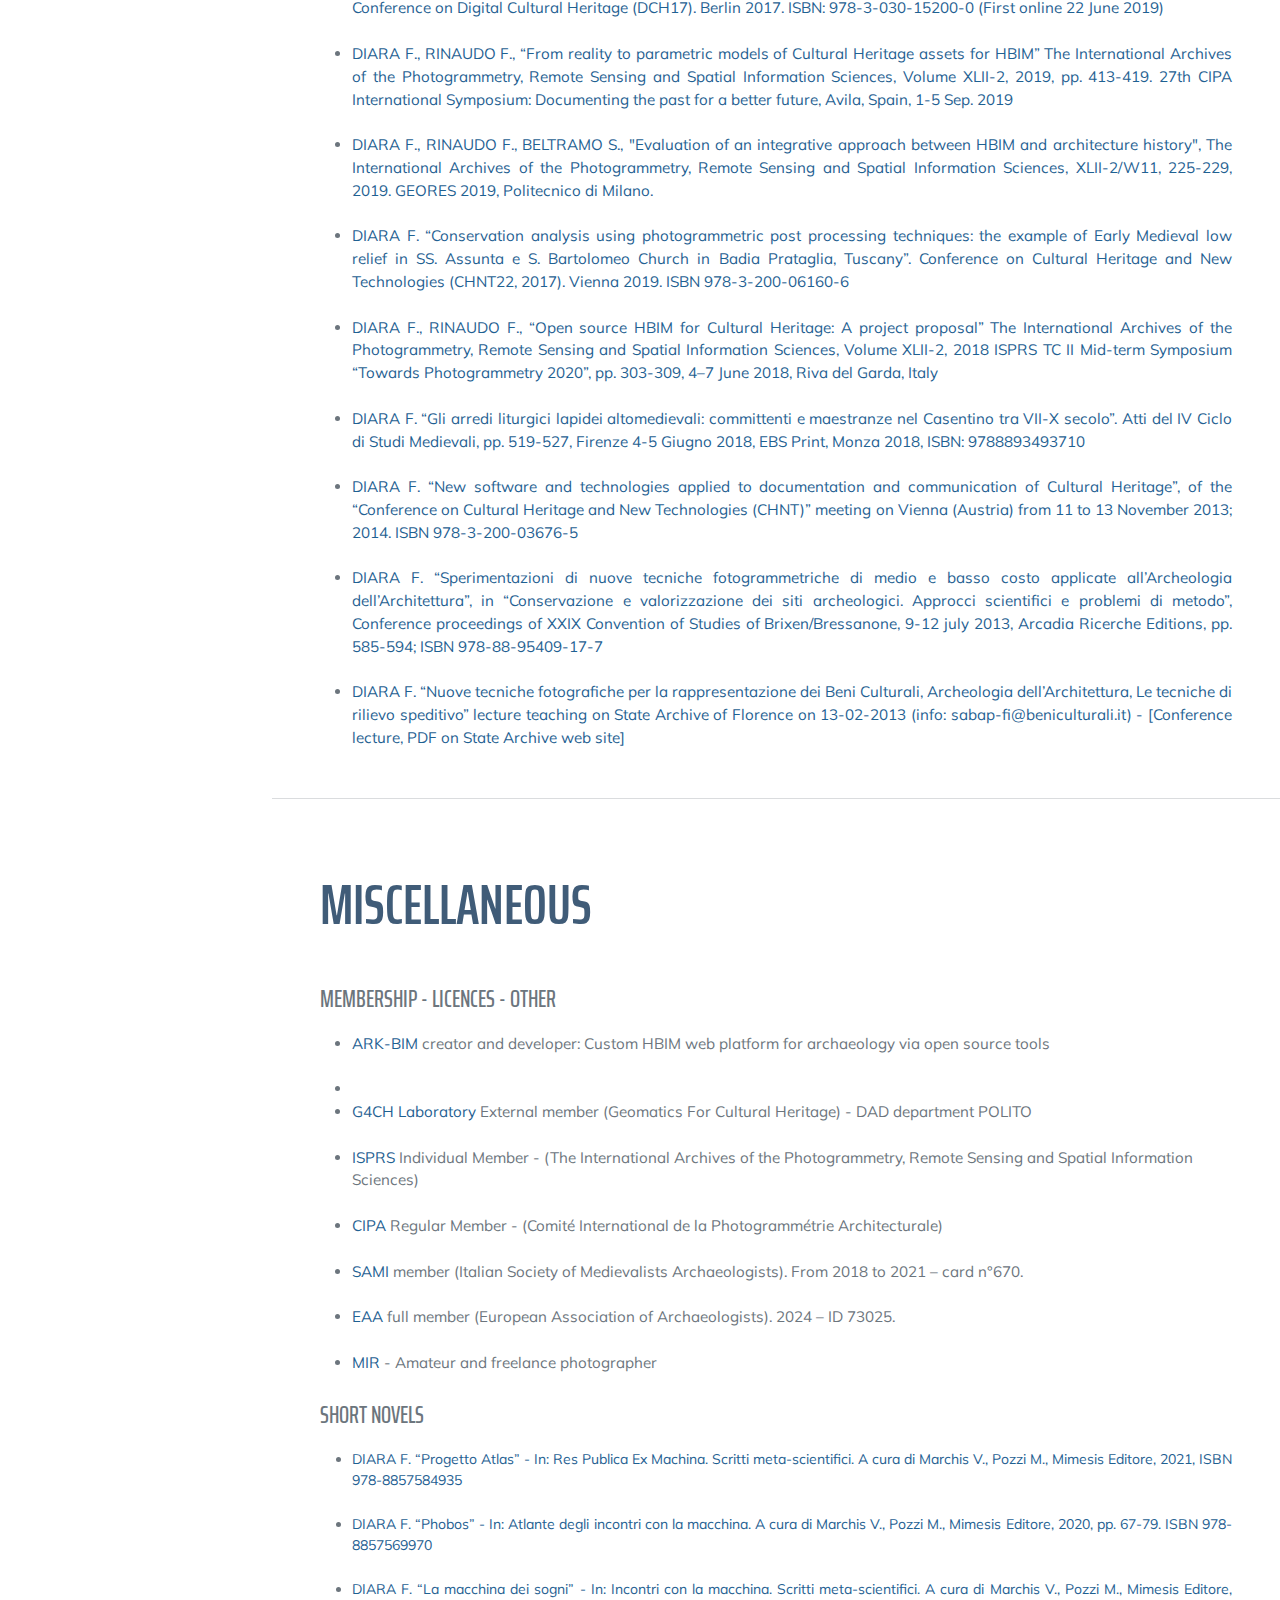
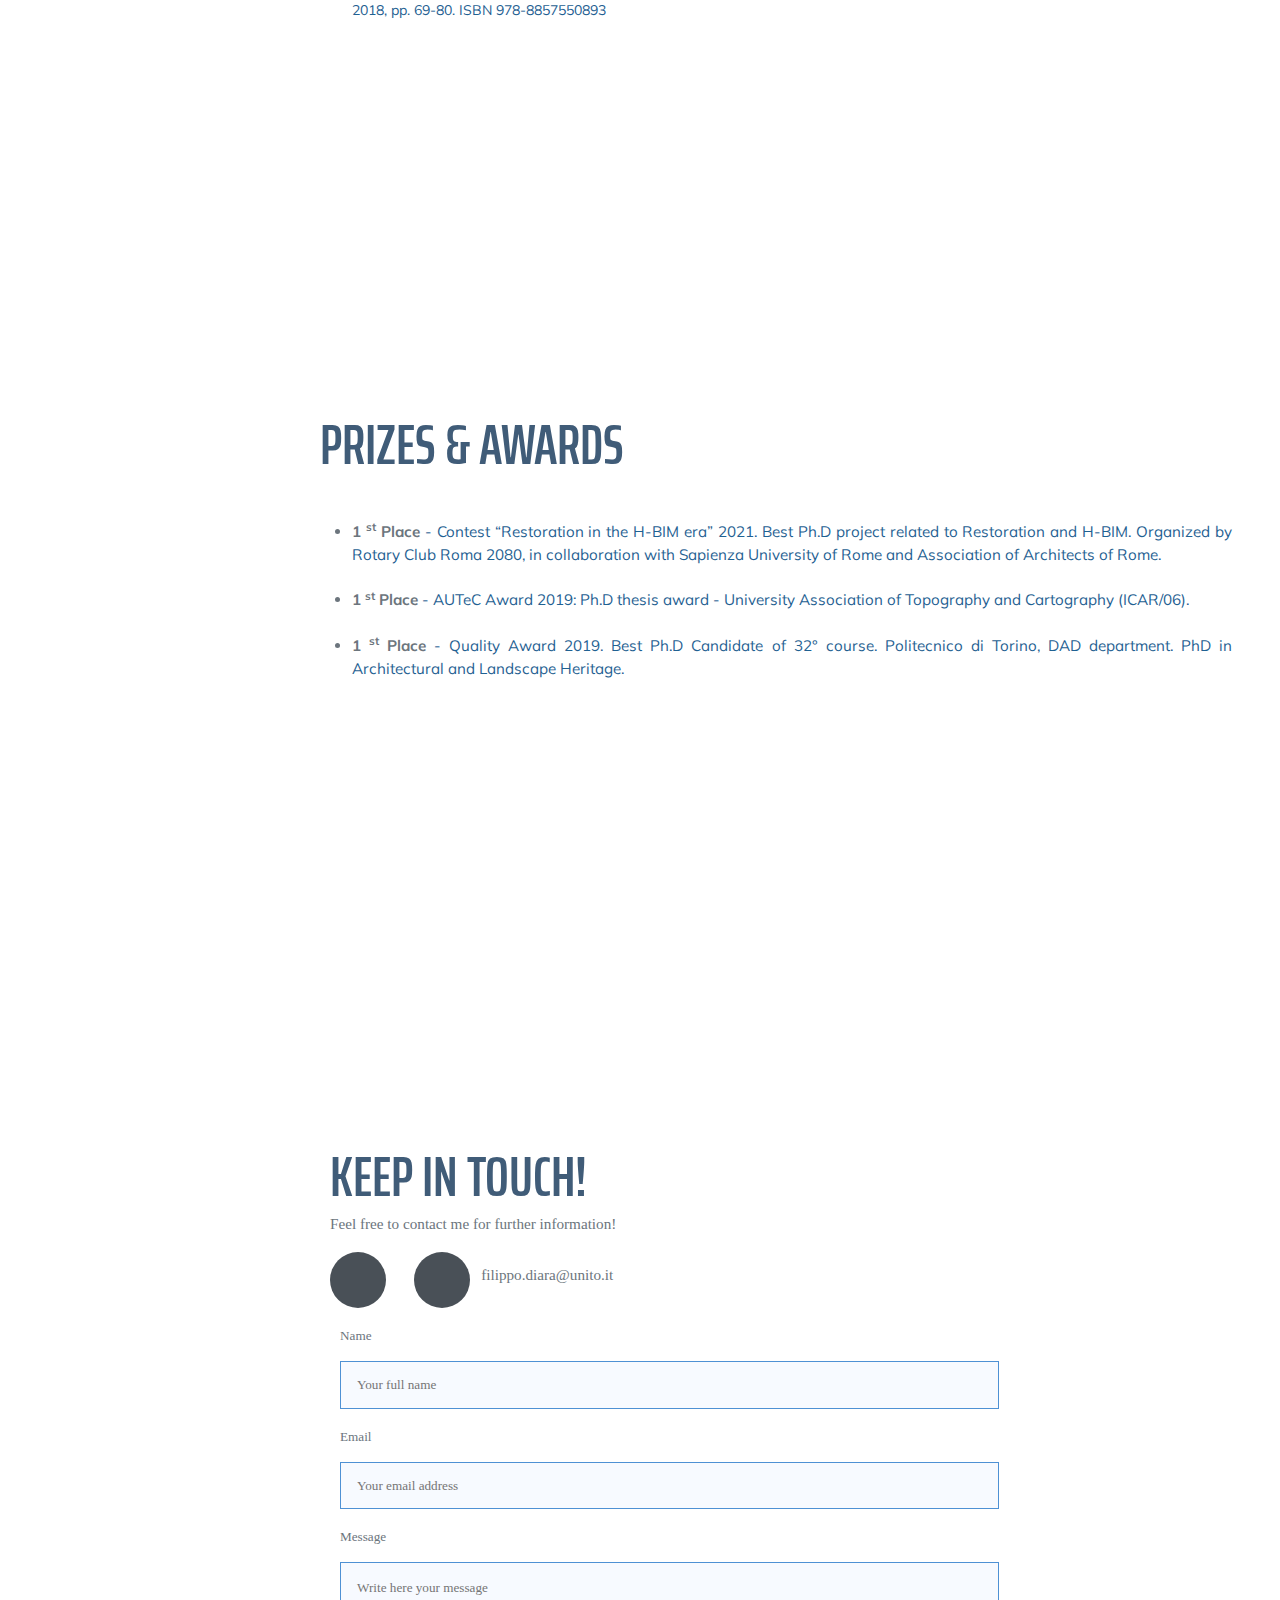
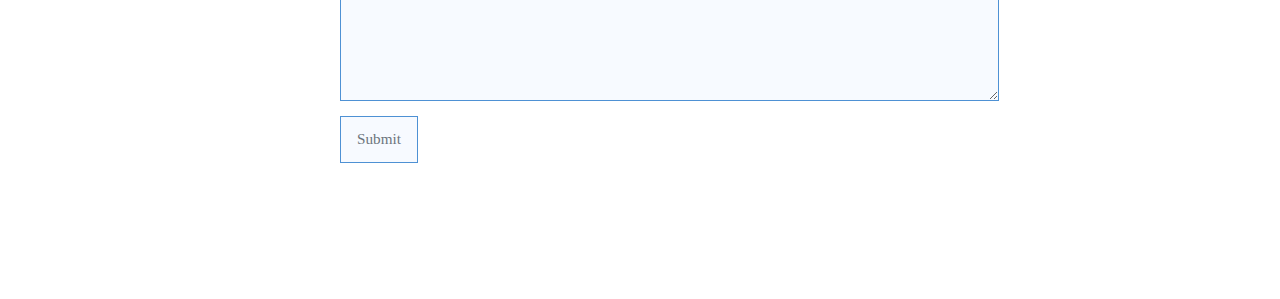
==== commit f09bd596: "Update index.html" ====
--- a/index.html
+++ b/index.html
@@ -361,9 +361,16 @@
 
  <li style="text-align: justify">
                                                     <span class="fa-li"><i class="far fa-clock"></i></span>
-                                                    DIARA F., DE MARTINO S. "The portrait of King Sargon II: 3D scanning, filtering and computational imaging for semantic data extraction”. Proceedings of EAA2024 conference, Journal of Digital Applications in Archaeology and Cultural Heritage - ELSEVIER [in progress]
+                                                    DIARA F., DE MARTINO S. "The portrait of King Sargon II: 3D scanning, filtering and computational imaging for semantic data extraction”. Proceedings of EAA2024 conference, Journal of Digital Applications in Archaeology and Cultural Heritage - ELSEVIER 2025 [in progress]
                                                 </li>
                                                 &nbsp
+												
+												
+												 <li style="text-align: justify">
+                                        <span class="fa-li"><i class="far fa-clock"></i></span>
+                                        BARSACCHI F.G., DIARA F., DE MARTINO S., "New Light on the Images of Hittite gods and Kings. 3D scanning and analysis of a selected corpus of Hittite royal sealings". Chapter in the Book “The Digital Turn in Religious Studies. Research, services, infrastructures”. FSCIRE Research and Papers, Vandenoeck & Ruprecht – 2025 [in progress]
+                                    </li>
+                                    &nbsp
 												
 												
 
@@ -376,7 +383,7 @@
 
 			     <li style="text-align: justify">
                                         <span class="fa-li"><i class="far fa-clock"></i></span>
-                                        DEVECCHI E., DIARA F., DE MARTINO S., Sticky Fingers: 3D Post- Processing Analysis of Fingerprint Impressions on Selected Ur III Tablets". Proceedings of Archaeology of Texts International conference. Charles University of Prague, 4-5 June 2024. [in progress]
+                                        DEVECCHI E., DIARA F., DE MARTINO S., "Sticky Fingers: 3D Post- Processing Analysis of Fingerprint Impressions on Selected Ur III Tablets". Proceedings of Archaeology of Texts International conference. Charles University of Prague, 4-5 June 2024. [in progress]
                                     </li>
                                     &nbsp
 
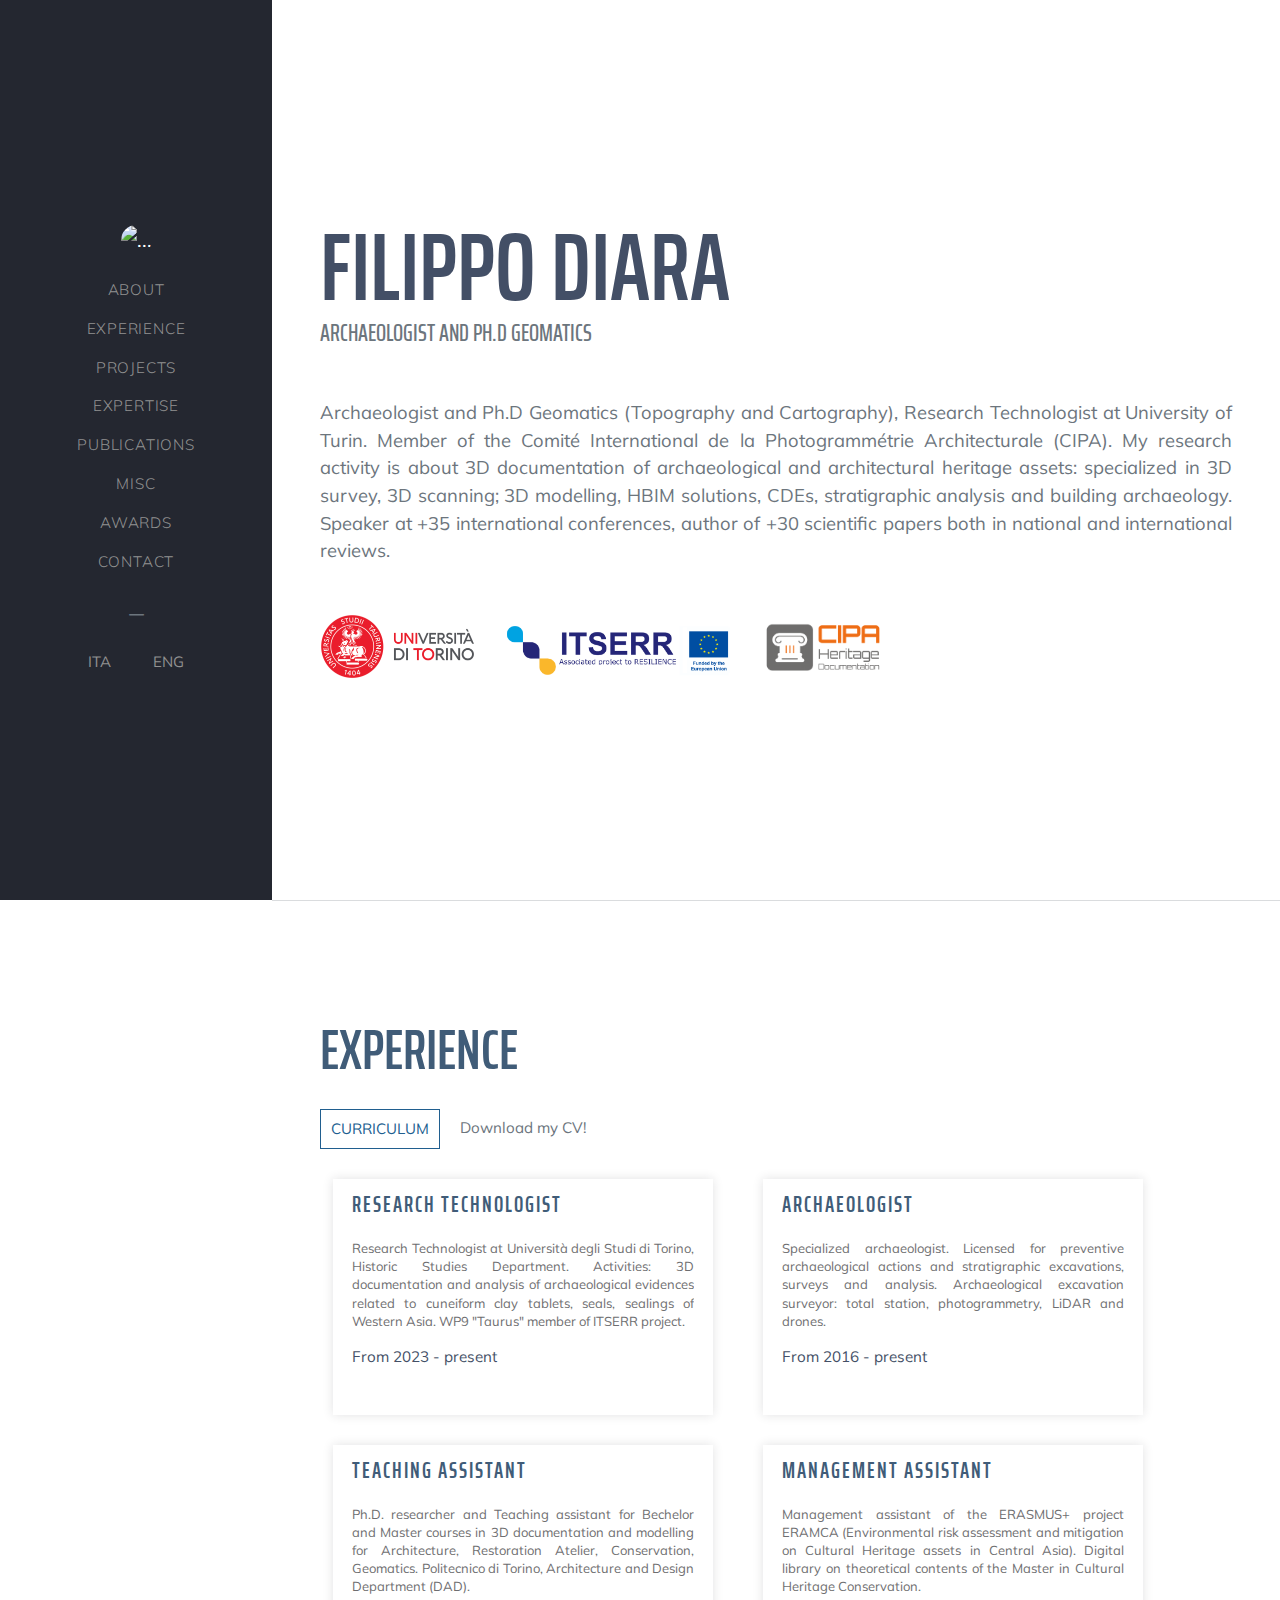
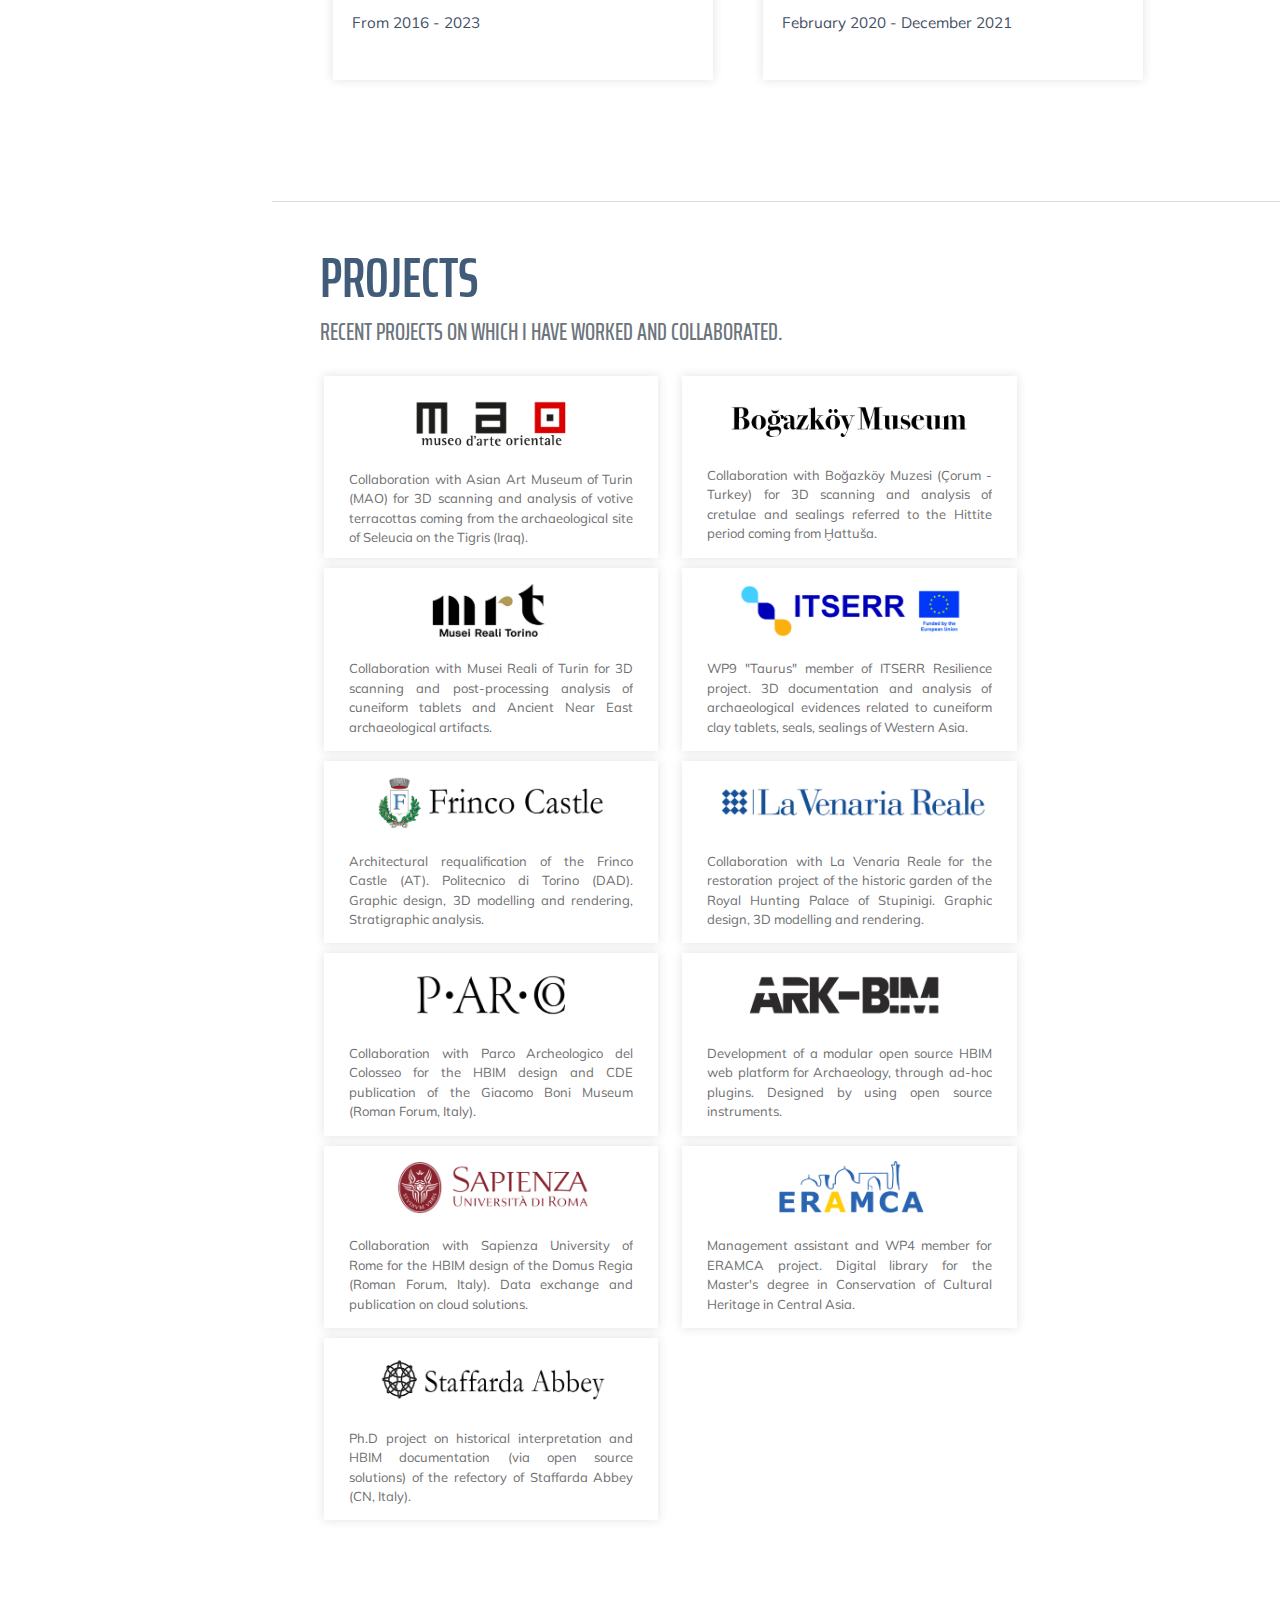
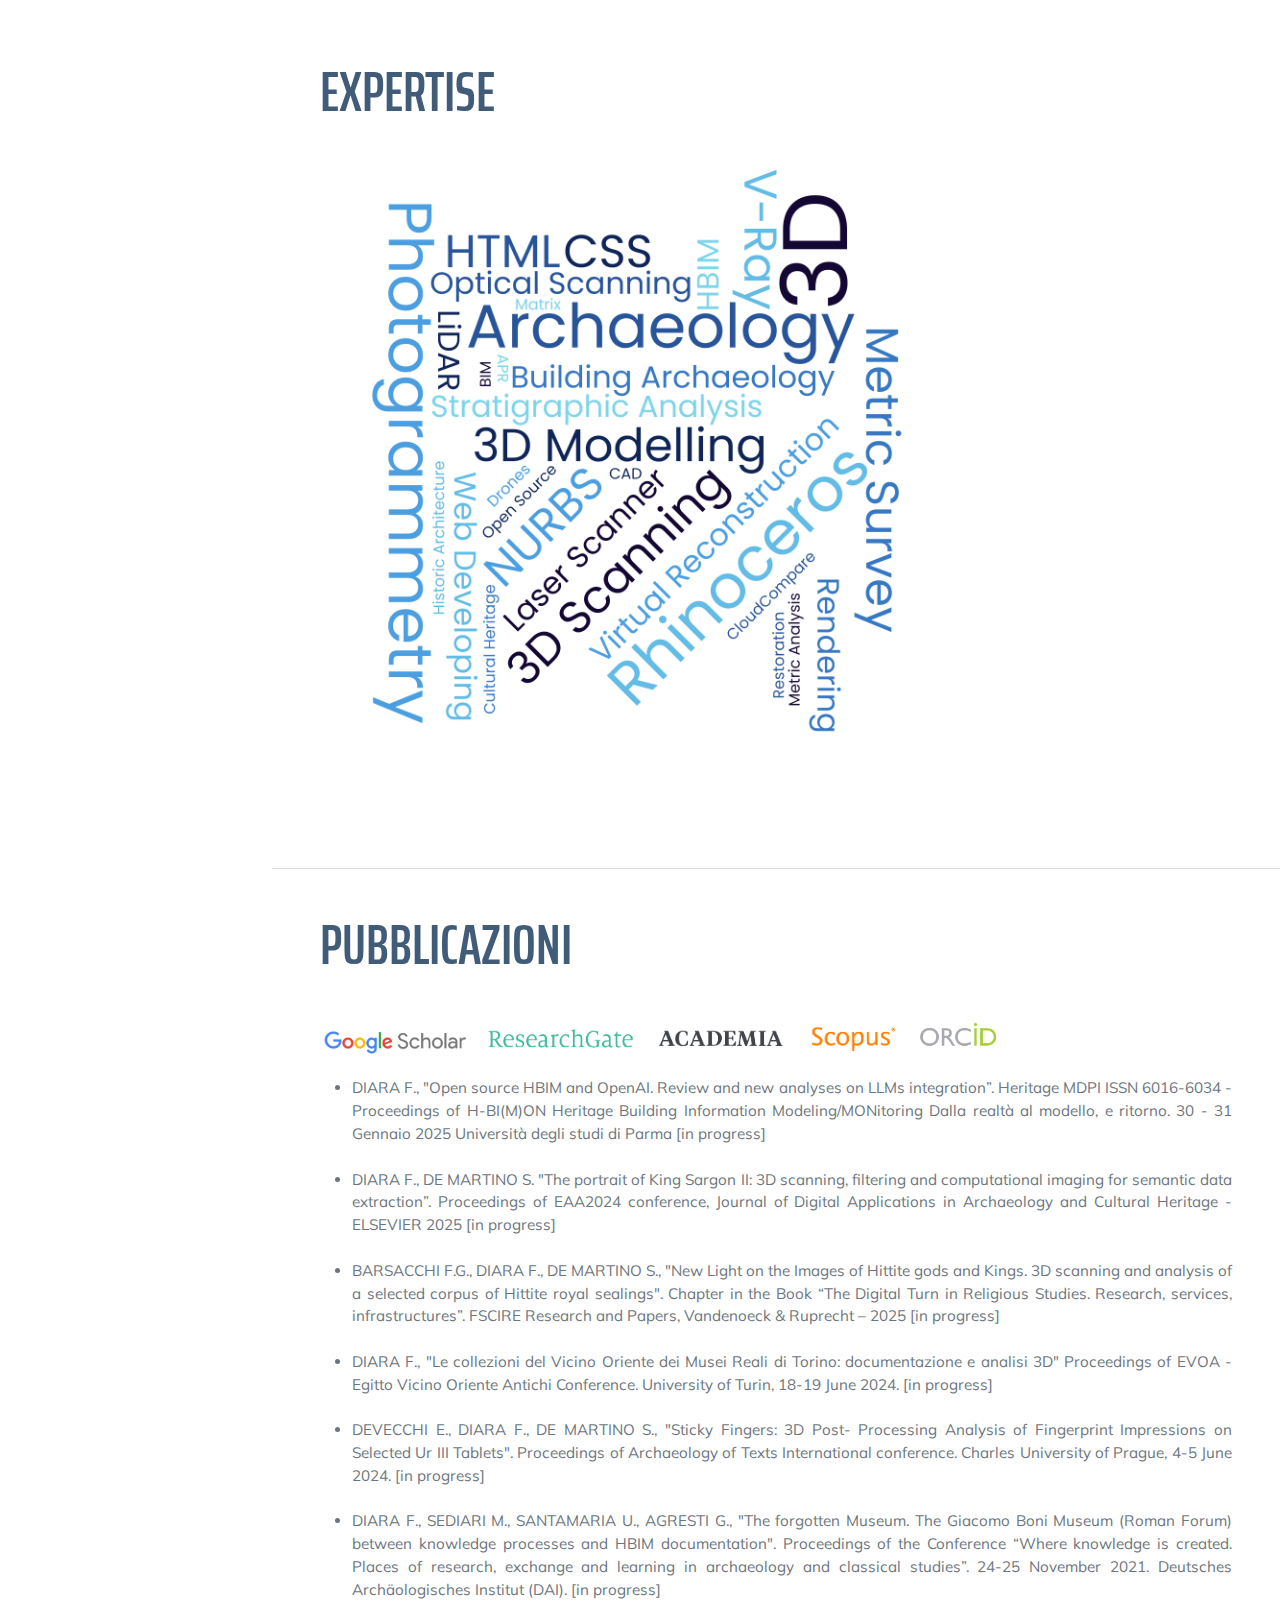
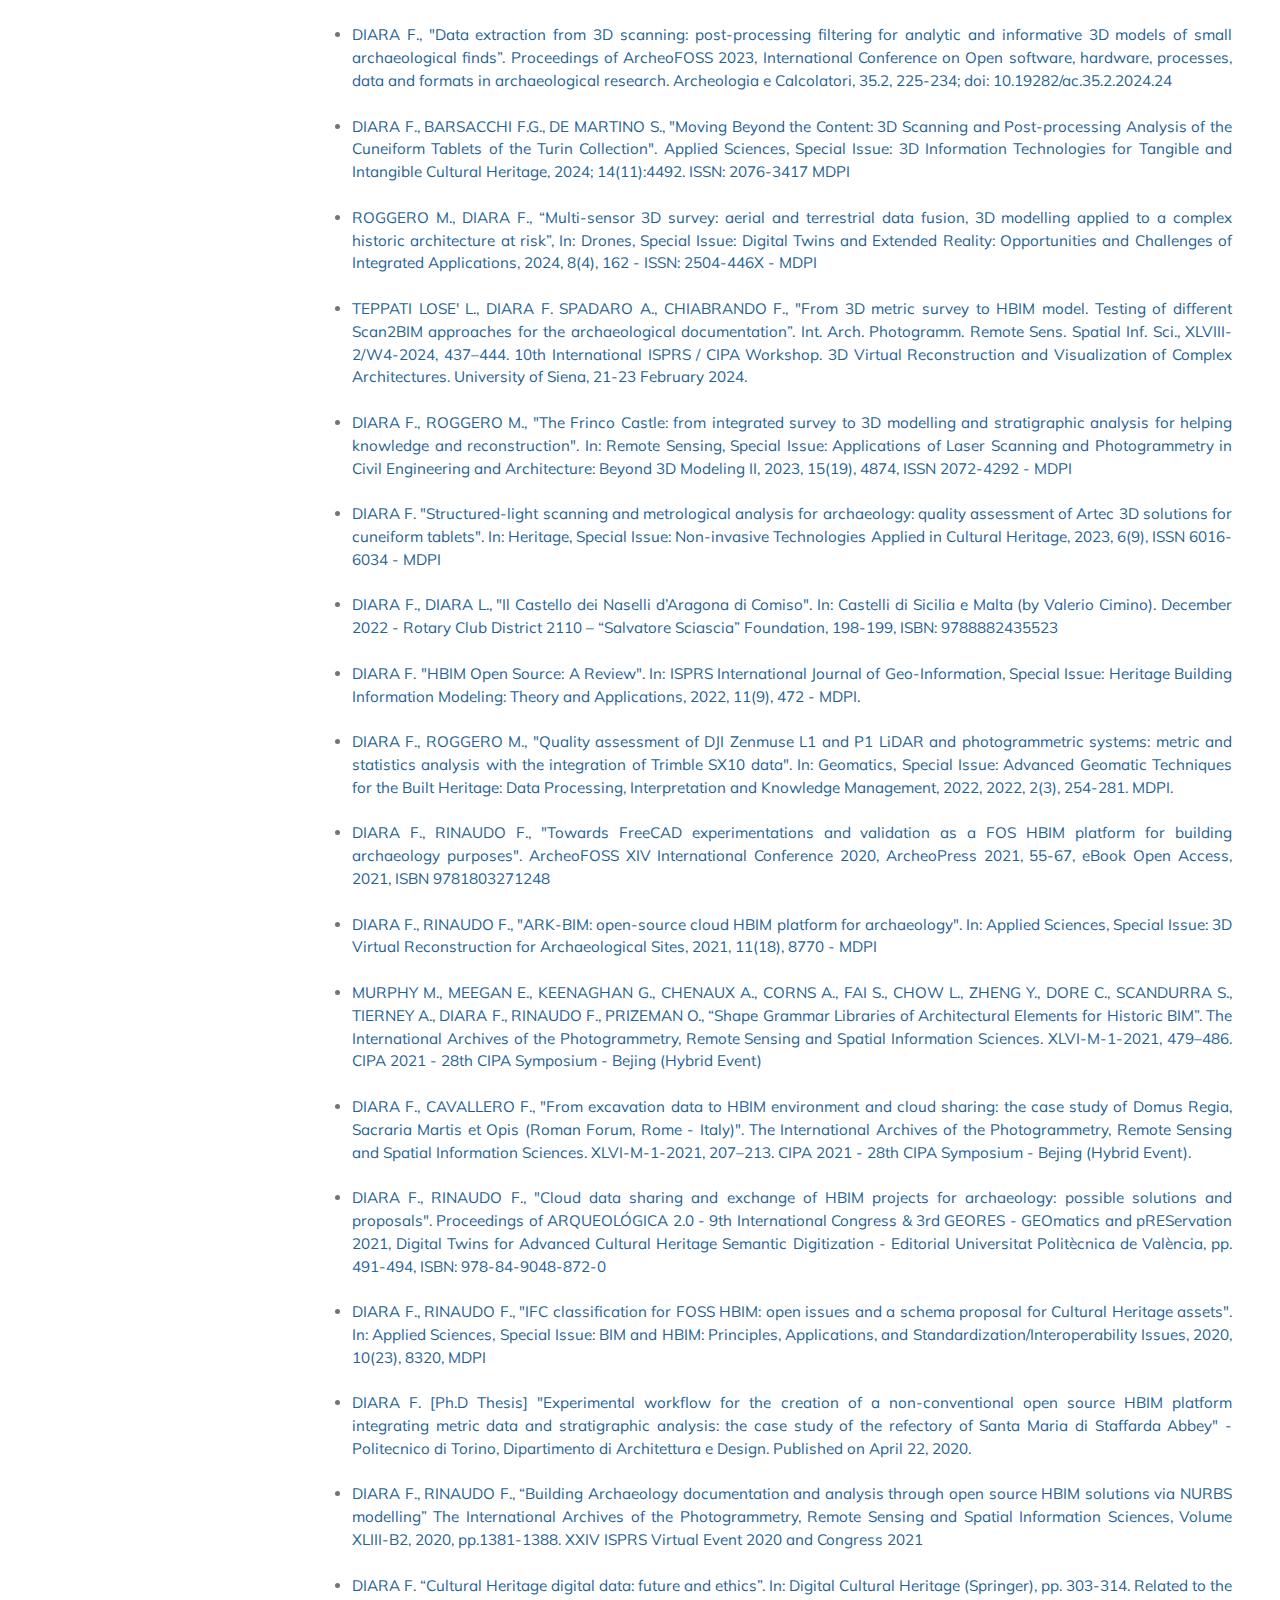
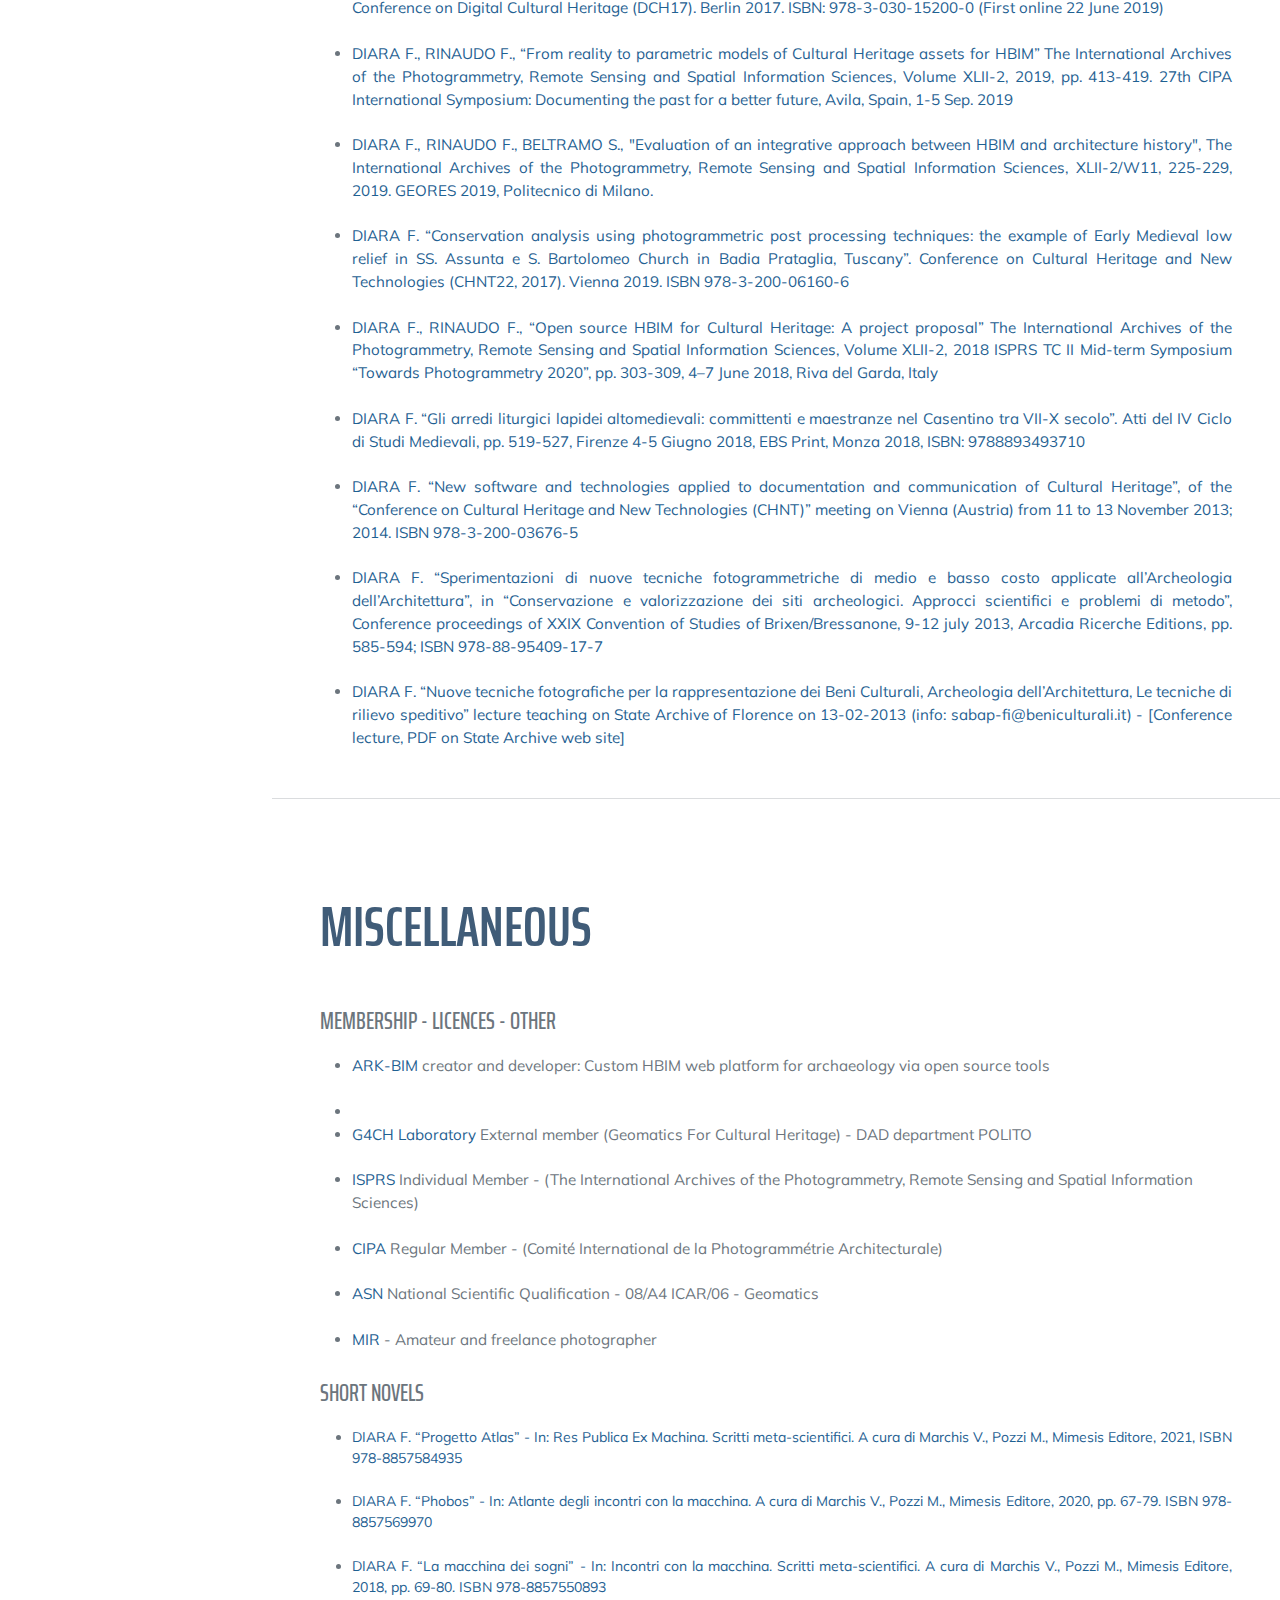
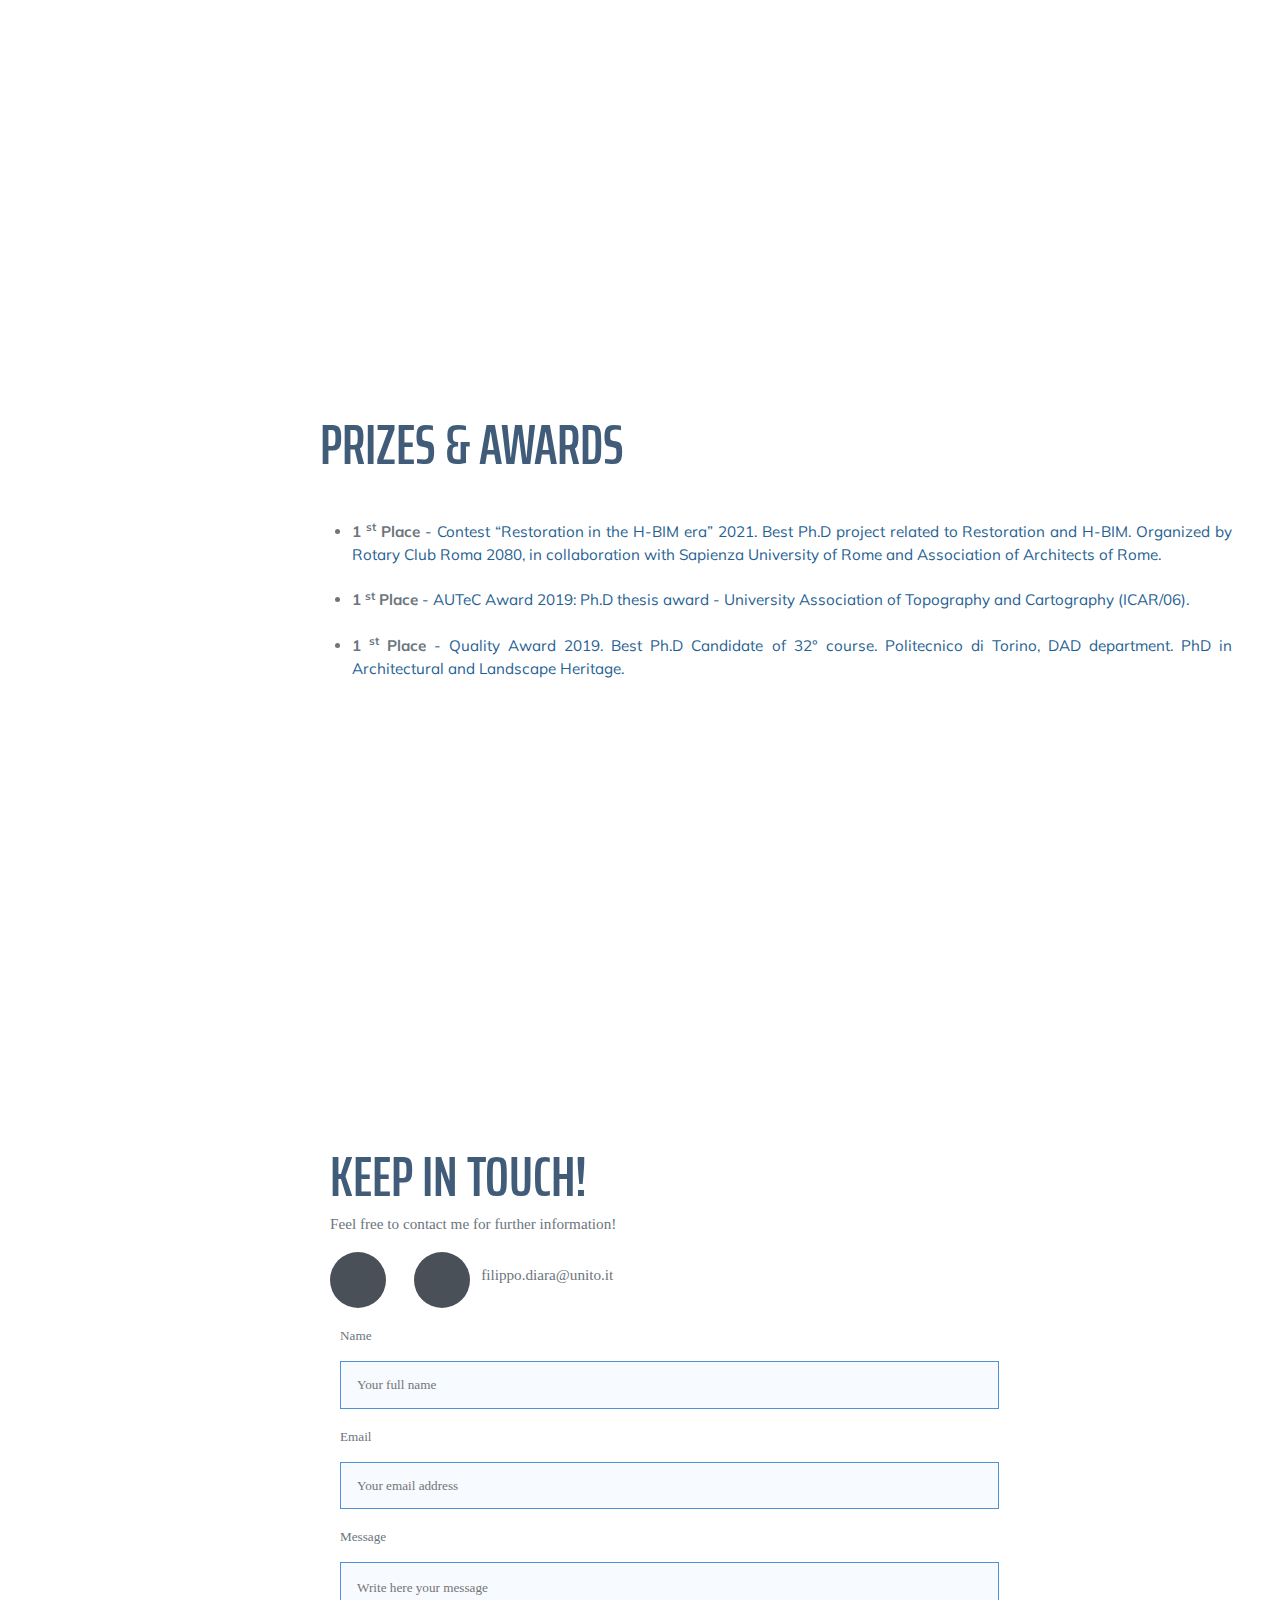
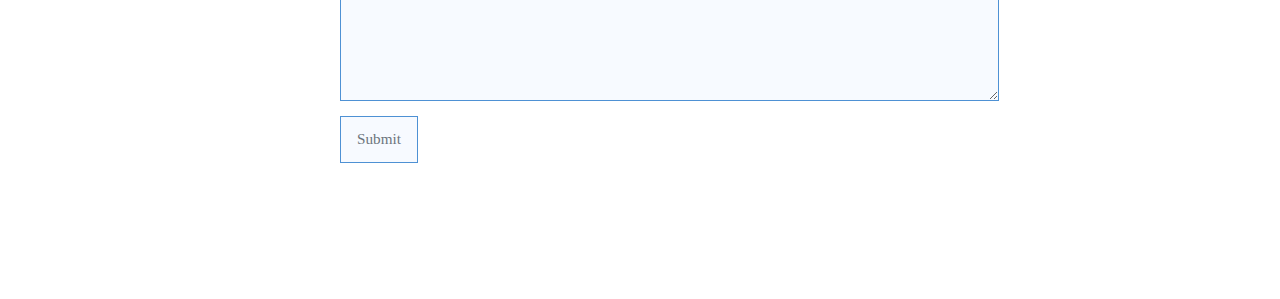
==== commit 418f6007: "Update index.html" ====
--- a/index.html
+++ b/index.html
@@ -476,7 +476,7 @@
 						&nbsp
 						    <li style="text-align: justify">
                             <span class="fa-li"><i class="fas fa-bookmark text-dark"></i></span>
-                            <a href="https://iris.polito.it/handle/11583/2823951?mode=full.12957" style="text-decoration: none">DIARA F. [Ph.D Thesis] "Experimental workflow for the creation of a non-conventional open source HBIM platform integrating metric data and stratigraphic analysis: the case study of the refectory of Santa Maria di Staffarda Abbey" - Politecnico di Torino, Dipartimento di Architettura e Design. Published on April 22, 2020. </a>
+                            <a href="https://iris.polito.it/handle/11583/2823951" style="text-decoration: none">DIARA F. [Ph.D Thesis] "Experimental workflow for the creation of a non-conventional open source HBIM platform integrating metric data and stratigraphic analysis: the case study of the refectory of Santa Maria di Staffarda Abbey" - Politecnico di Torino, Dipartimento di Architettura e Design. Published on April 22, 2020. </a>
                         </li>
 						</li>
 						&nbsp
@@ -505,7 +505,7 @@
 						&nbsp
 						    <li style="text-align: justify">
                             <span class="fa-li"><i class="fas fa-bookmark text-dark"></i></span>
-                            <a href="https://www.chnt.at/proceedings-chnt-22/" style="text-decoration: none">DIARA F. “Conservation analysis using photogrammetric post processing techniques: the example of Early Medieval low relief in SS. Assunta e S. Bartolomeo Church in Badia Prataglia, Tuscany”. Conference on Cultural Heritage and New Technologies (CHNT22, 2017). Vienna 2019. ISBN 978-3-200-06160-6    </a>
+                            <a href="https://archiv.chnt.at/wp-content/uploads/eBook_CHNT22_Diara.pdf" style="text-decoration: none">DIARA F. “Conservation analysis using photogrammetric post processing techniques: the example of Early Medieval low relief in SS. Assunta e S. Bartolomeo Church in Badia Prataglia, Tuscany”. Conference on Cultural Heritage and New Technologies (CHNT22, 2017). Vienna 2019. ISBN 978-3-200-06160-6    </a>
                         </li>
 						&nbsp
 						    <li style="text-align: justify">
@@ -516,12 +516,12 @@
 						&nbsp
 						    <li style="text-align: justify">
                             <span class="fa-li"><i class="fas fa-bookmark text-dark"></i></span>
-                            <a href="https://www.nuovomedioevo.it/prodotto/iv-ciclo-di-studi-medievali-atti-del-convegno-digitale/" style="text-decoration: none">DIARA F. “Gli arredi liturgici lapidei altomedievali: committenti e maestranze nel Casentino tra VII-X secolo”. Atti del IV Ciclo di Studi Medievali, pp. 519-527, Firenze 4-5 Giugno 2018, EBS Print, Monza 2018, ISBN: 9788893493710      </a>
+                            <a href="https://www.ibs.it/vi-ciclo-di-studi-medievali-libro-nume-gruppo-di-ricerca-sul-medioevo-latino/e/9788893498937?srsltid=AfmBOooNOkD1xpUNHw550Vp7YDjX4s44O97VMYHm--TFSX0udx8oynXC" style="text-decoration: none">DIARA F. “Gli arredi liturgici lapidei altomedievali: committenti e maestranze nel Casentino tra VII-X secolo”. Atti del IV Ciclo di Studi Medievali, pp. 519-527, Firenze 4-5 Giugno 2018, EBS Print, Monza 2018, ISBN: 9788893493710      </a>
                         </li>
 							&nbsp
 						    <li style="text-align: justify">
                             <span class="fa-li"><i class="fas fa-bookmark text-dark"></i></span>
-                            <a href="https://www.chnt.at/chnt-18-2013-proceedings/" style="text-decoration: none">DIARA F. “New software and technologies applied to documentation and communication of Cultural Heritage”, of the “Conference on Cultural Heritage and New Technologies (CHNT)” meeting on Vienna (Austria) from 11 to 13 November 2013; 2014. ISBN 978-3-200-03676-5       </a>
+                            <a href="https://www.chnt.at/wp-content/uploads/Diara_2014.pdf" style="text-decoration: none">DIARA F. “New software and technologies applied to documentation and communication of Cultural Heritage”, of the “Conference on Cultural Heritage and New Technologies (CHNT)” meeting on Vienna (Austria) from 11 to 13 November 2013; 2014. ISBN 978-3-200-03676-5       </a>
                         </li>
 						 </li>
 							&nbsp
@@ -571,23 +571,20 @@
                             <a href="https://www.cipaheritagedocumentation.org/about/members/" style="text-decoration: none">CIPA</a>  Regular Member - (Comité International de la Photogrammétrie Architecturale)
                         </li>
                          &nbsp
-						<li>
+
+			     <li>
                             <span class="fa-li"><i class="fas fa-check text-success"></i></span>
-                            <a href="http://archeologiamedievale.unisi.it/sami/soci" style="text-decoration: none">SAMI</a>  member (Italian Society of Medievalists Archaeologists). From 2018 to 2021 – card n°670.
-                        </li>
-                        &nbsp
-
-			    				<li>
-                            <span class="fa-li"><i class="fas fa-check text-success"></i></span>
-                            <a href="https://www.e-a-a.org/" style="text-decoration: none">EAA</a>  full member (European Association of Archaeologists). 2024 – ID 73025.
-                        </li>
-                        &nbsp
+                            <a href="https://abilitazione.mur.gov.it/public/index.php?lang=eng" style="text-decoration: none">ASN</a>  National Scientific Qualification - 08/A4 ICAR/06 - Geomatics
+                        </li>
+                         &nbsp
+				
 						<li>
                             <span class="fa-li"><i class="fas fa-check text-success"></i></span>
                             <a href="https://fdmir.jimdofree.com/" style="text-decoration: none">MIR</a> - Amateur and freelance photographer
                         </li>
 					</ul>
 					&nbsp
+			
 				    <div class="subheading mb-3">Short Novels</div>
                     <ul class="fa-ul mb-0">
                         <li style="text-align: justify; font-size: 14px">
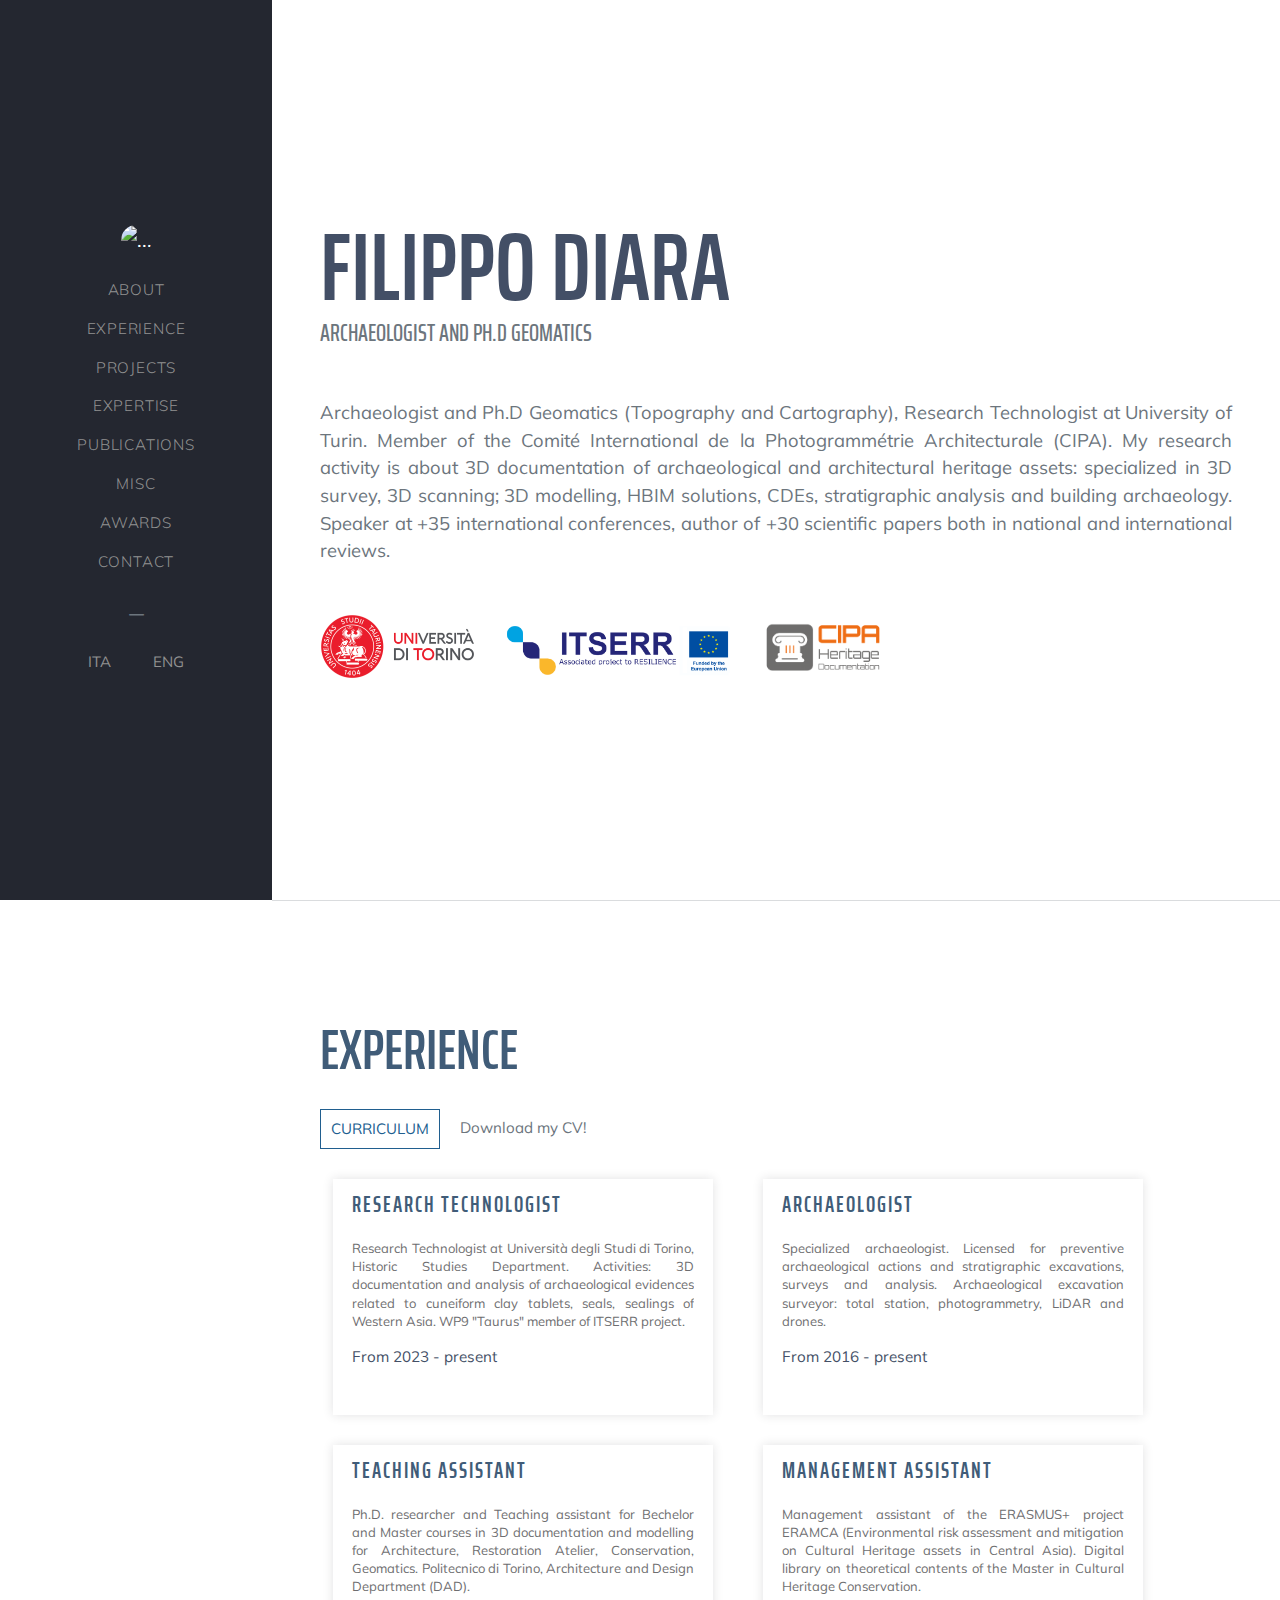
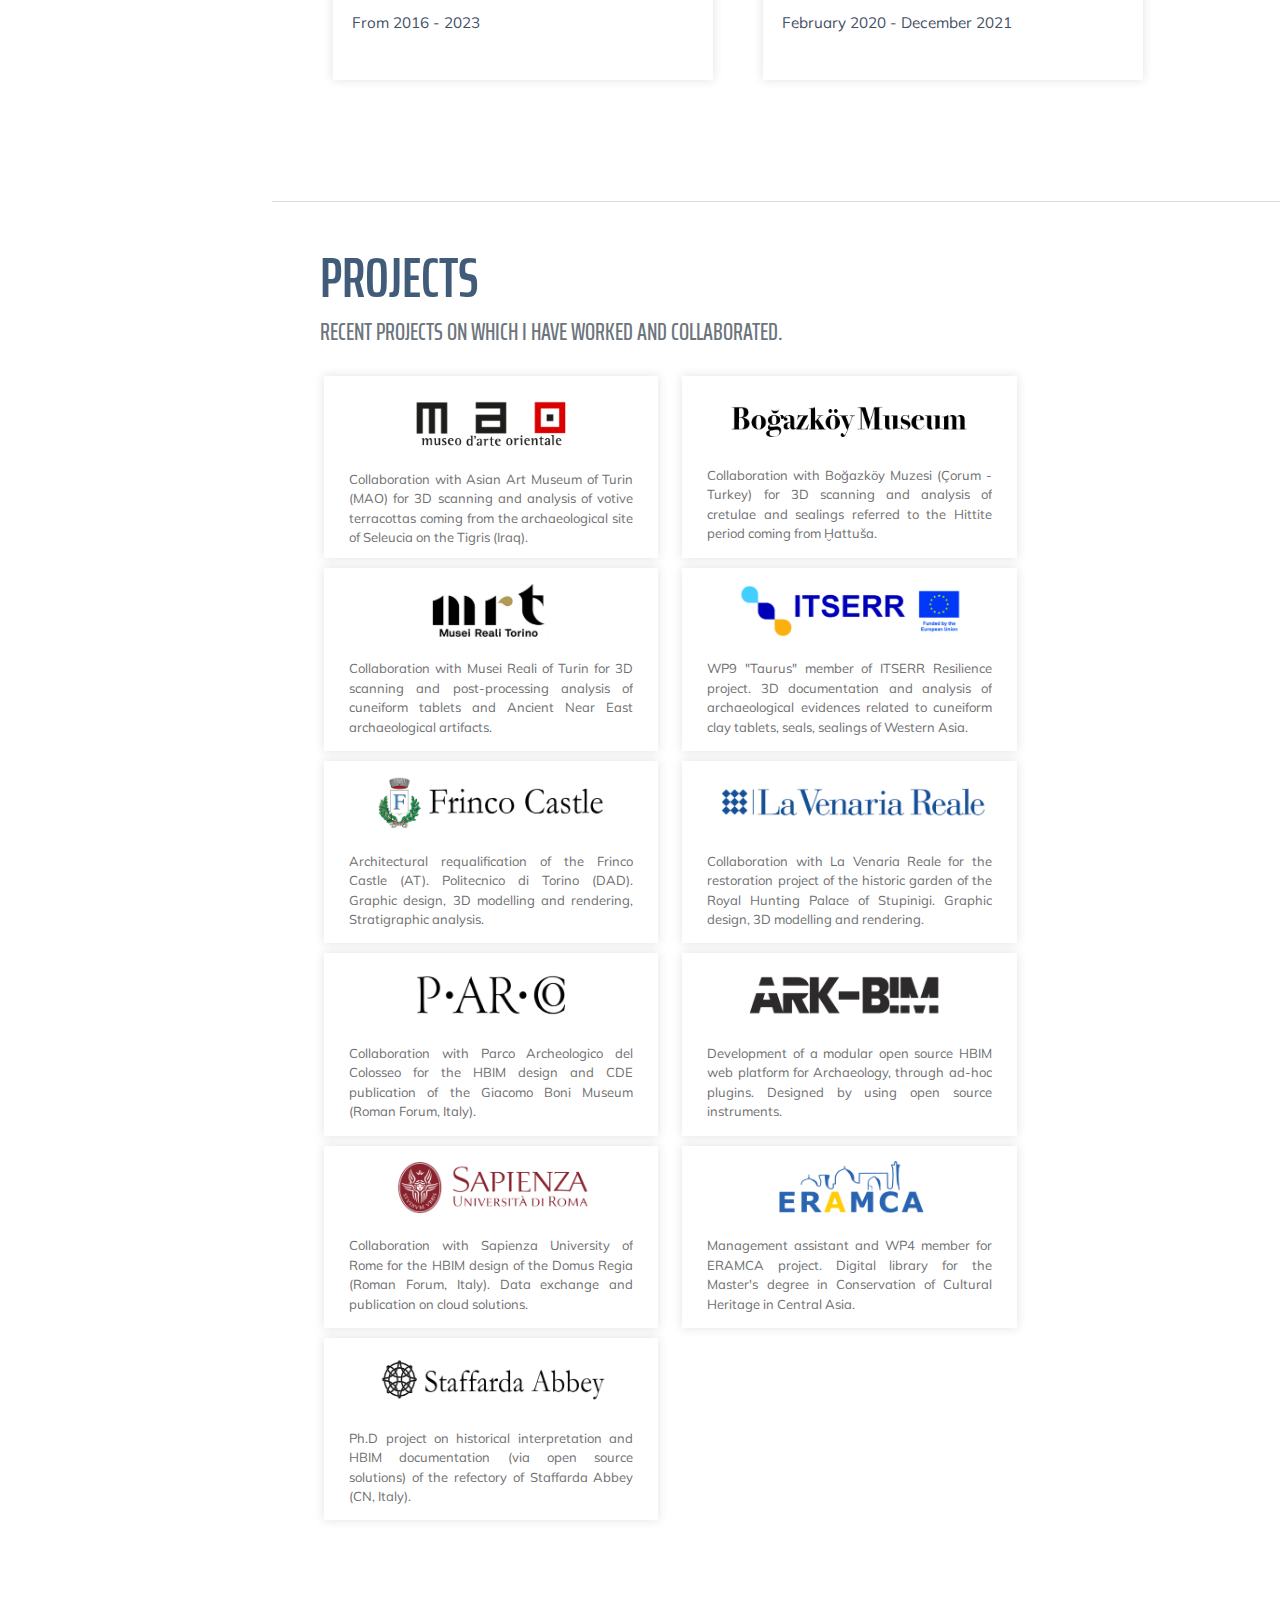
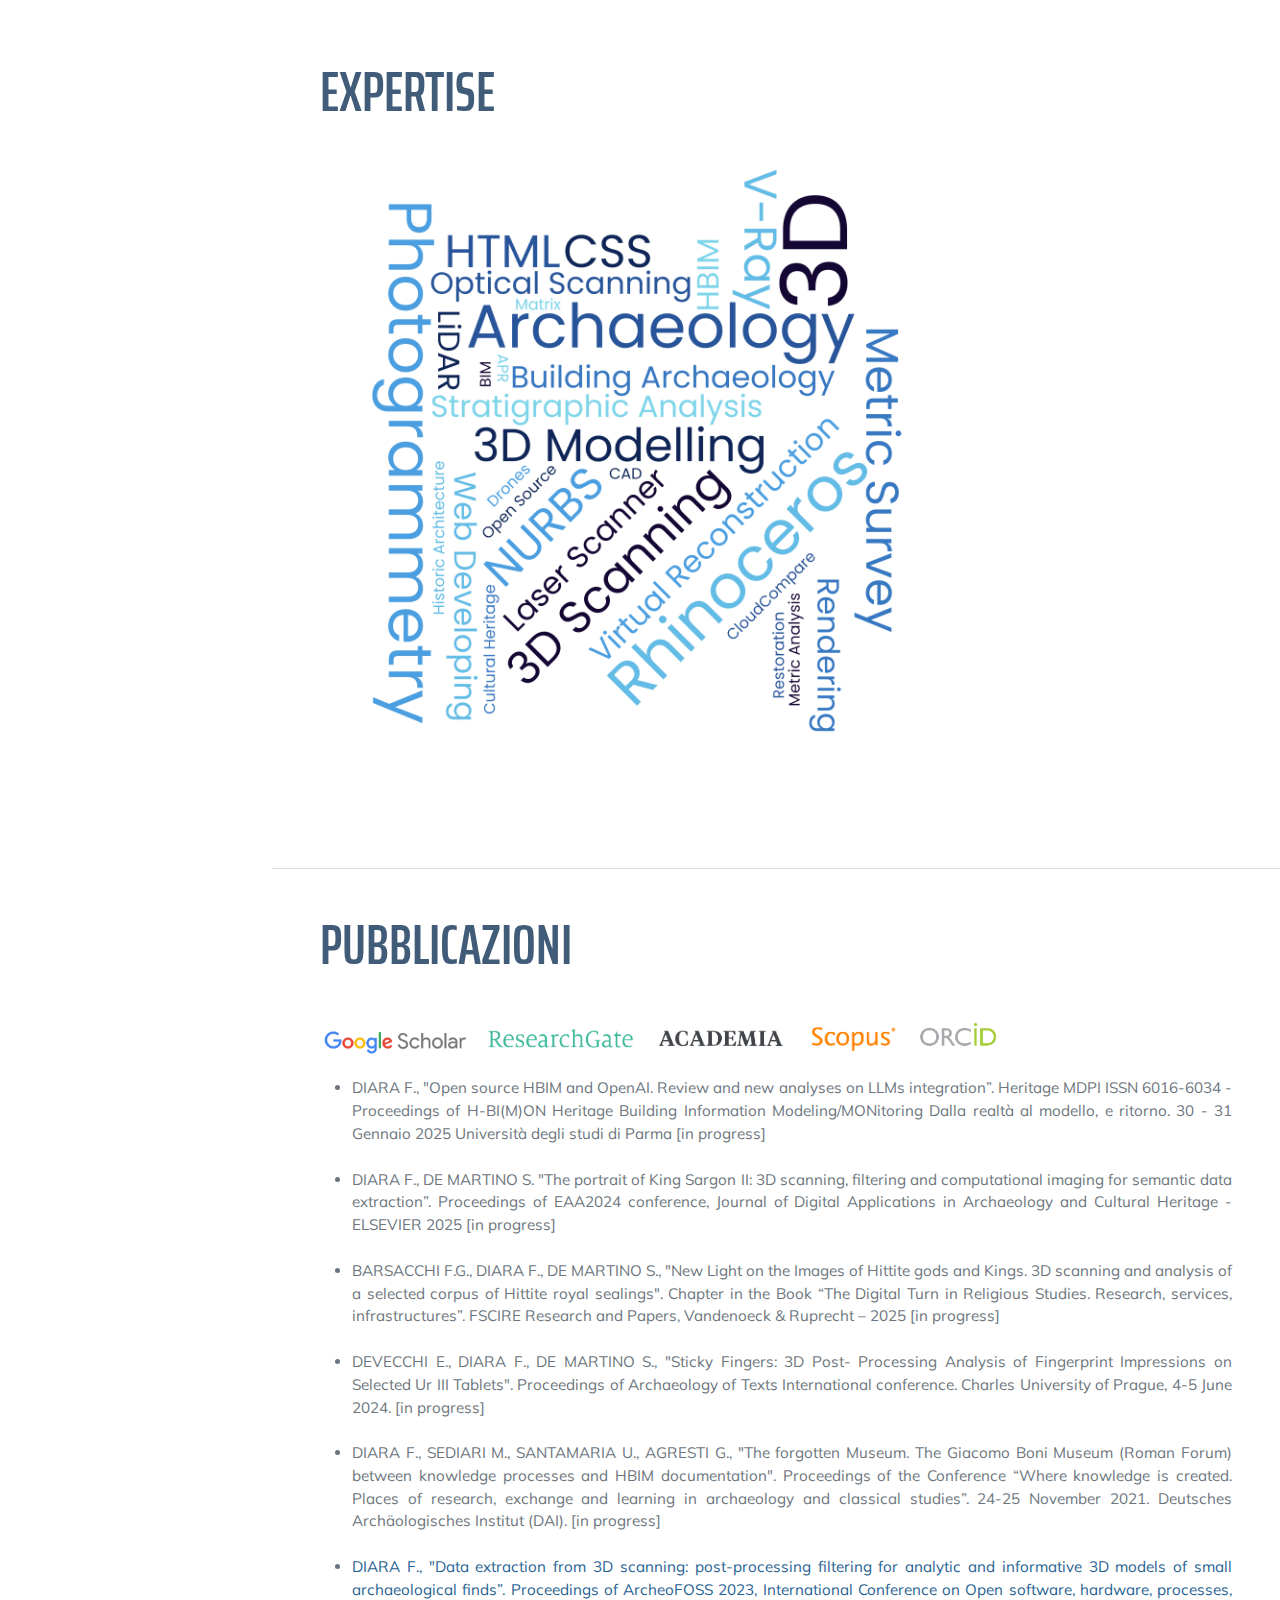
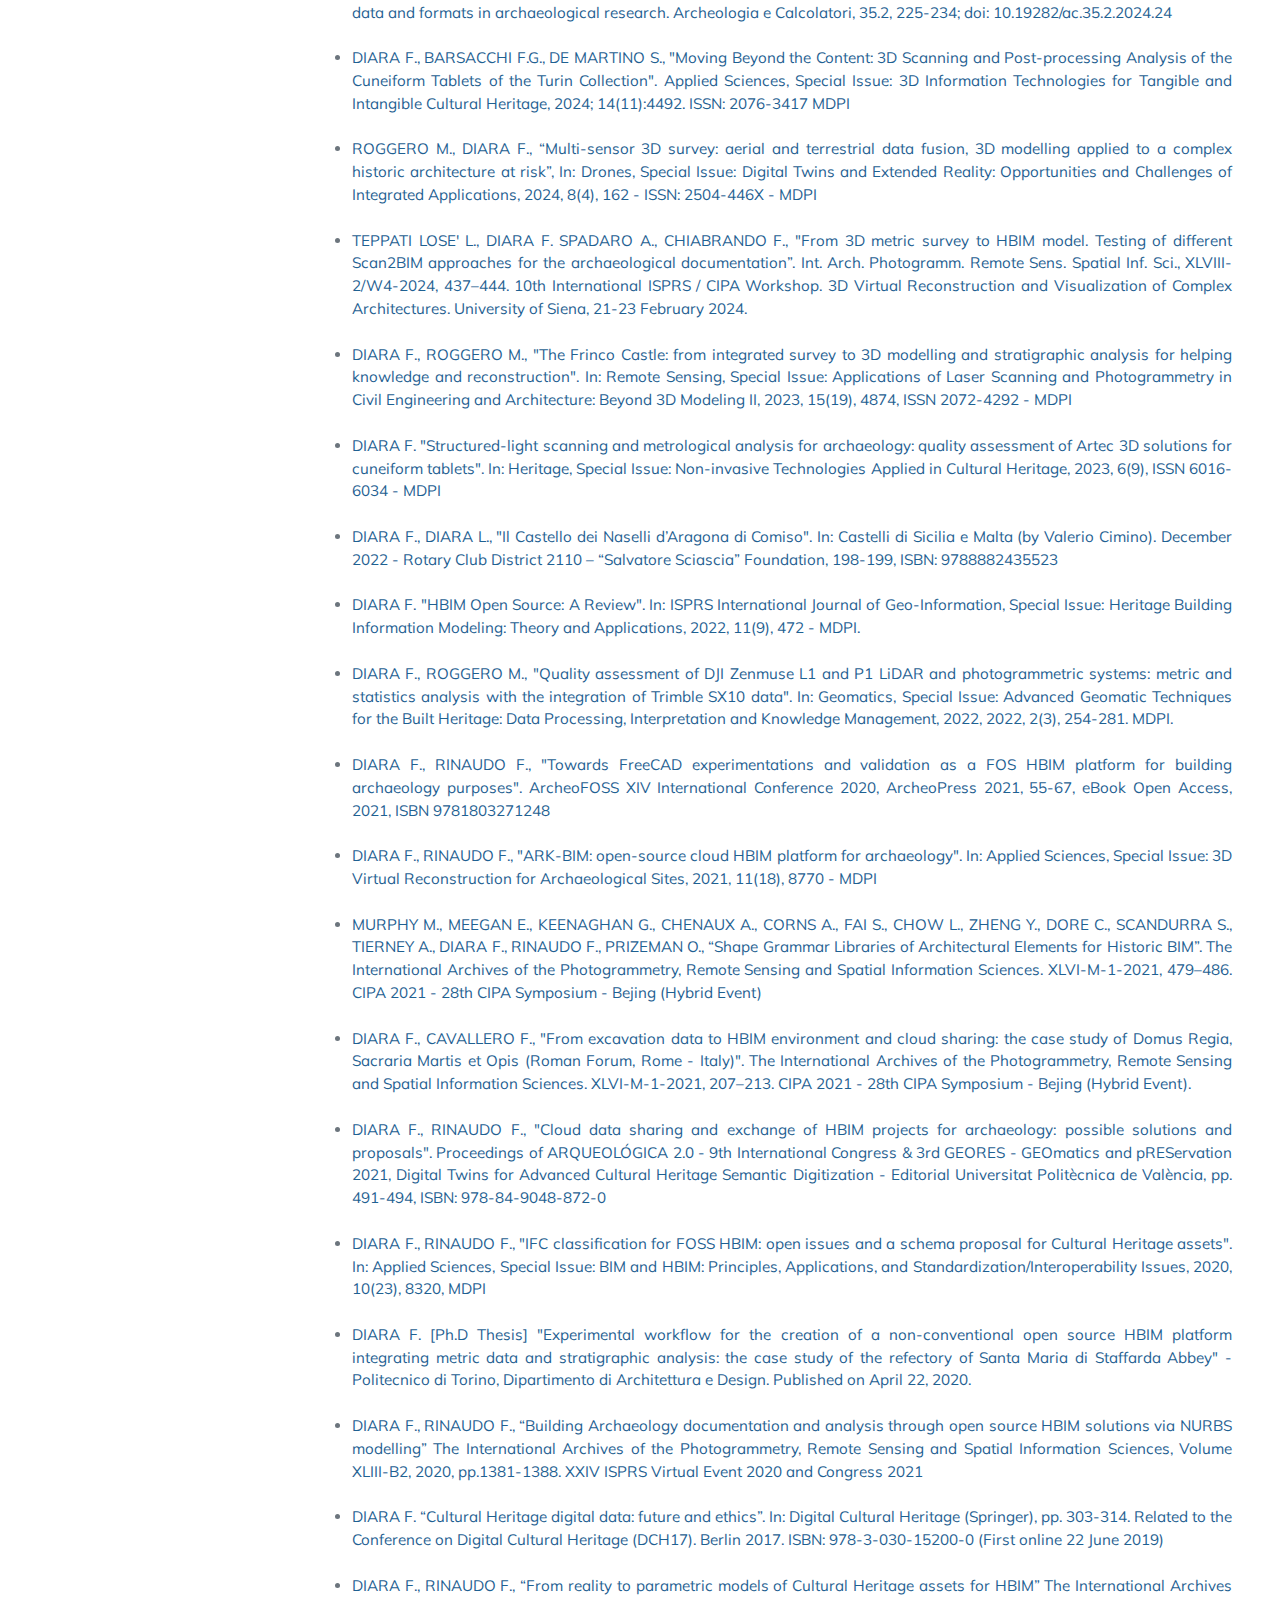
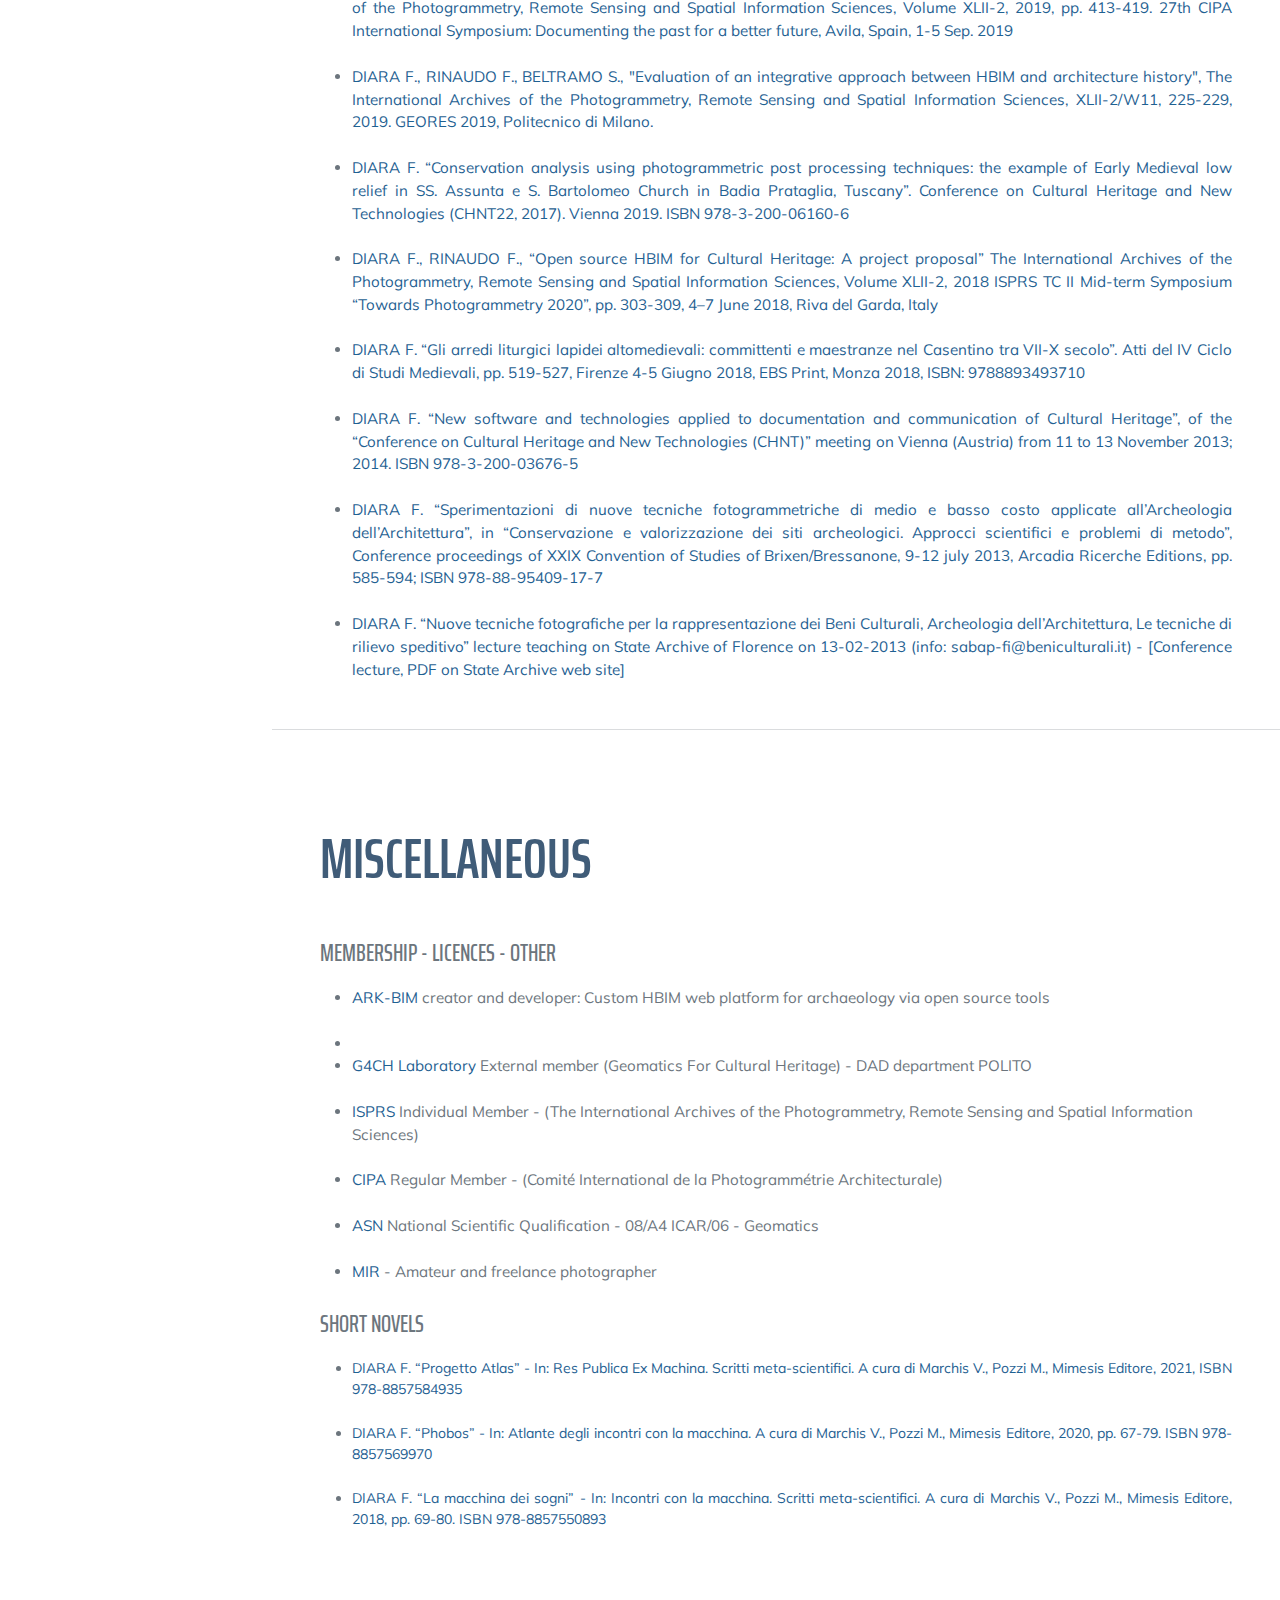
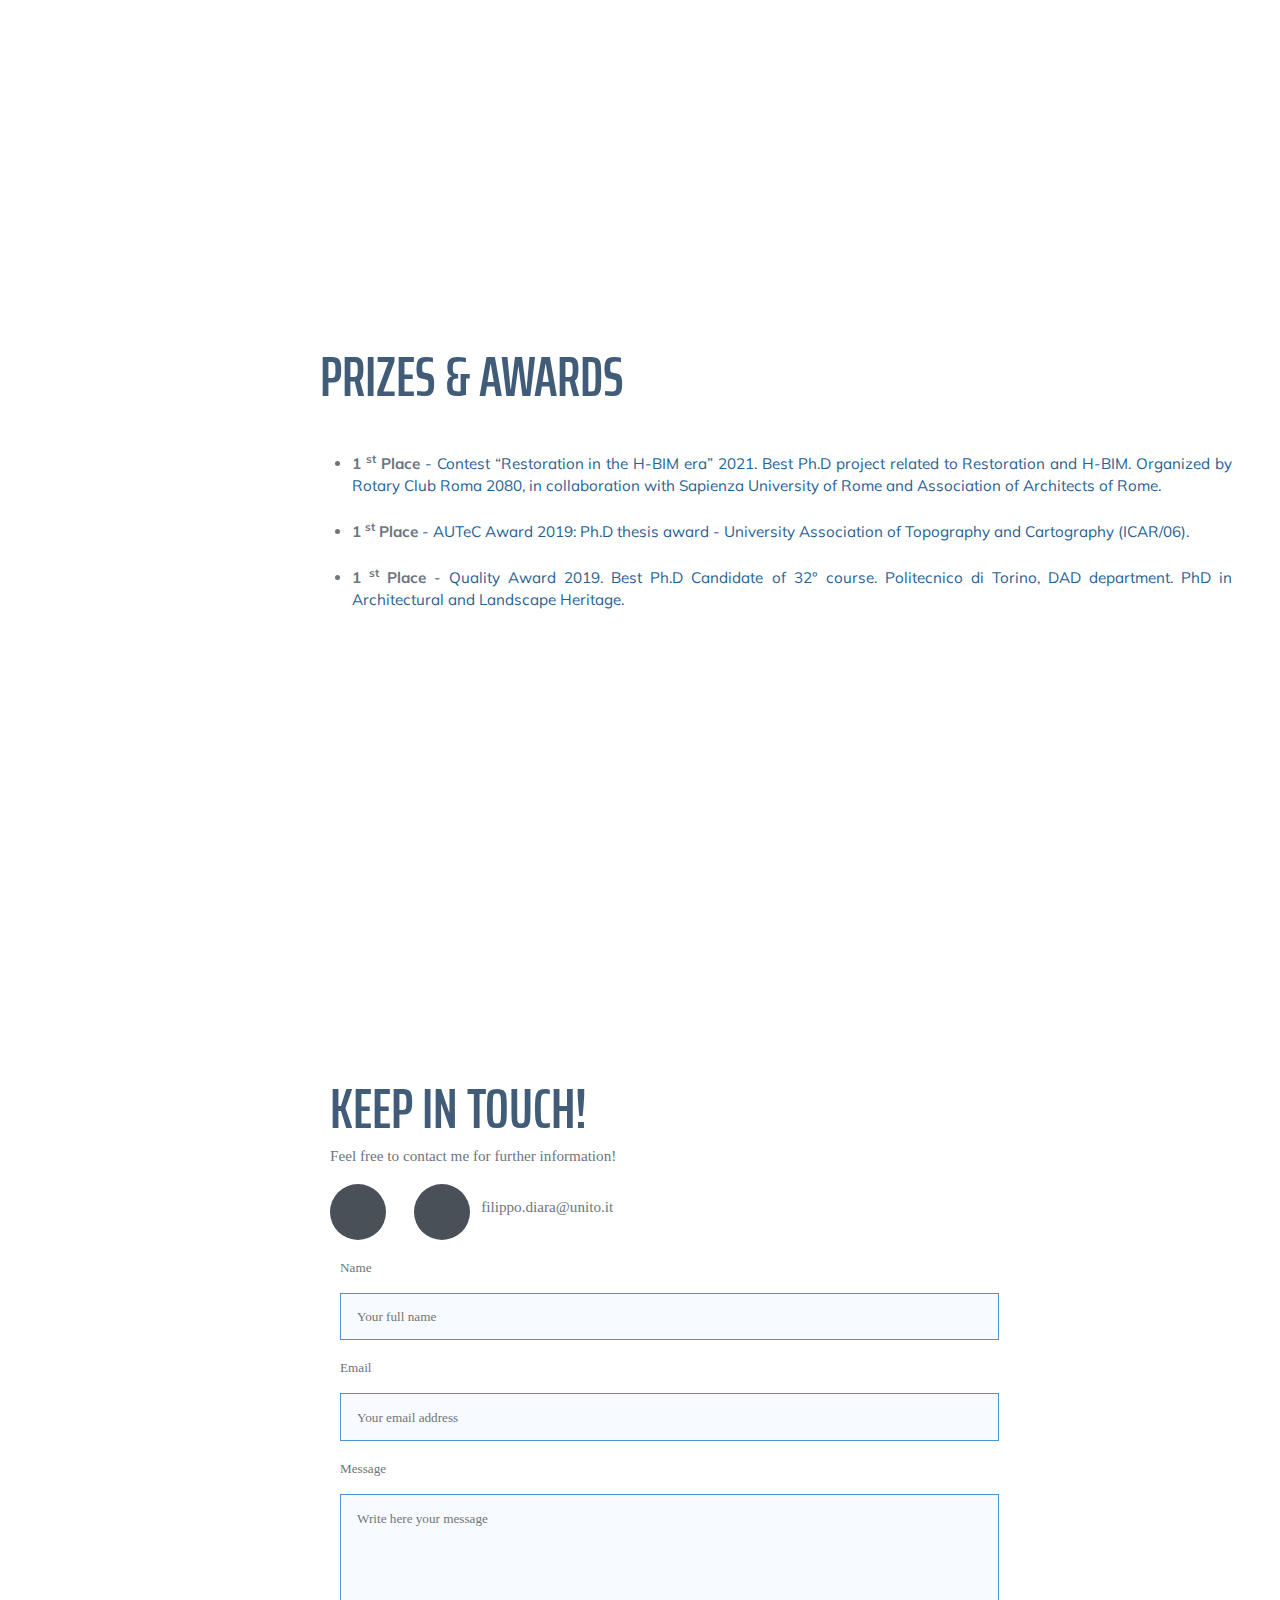
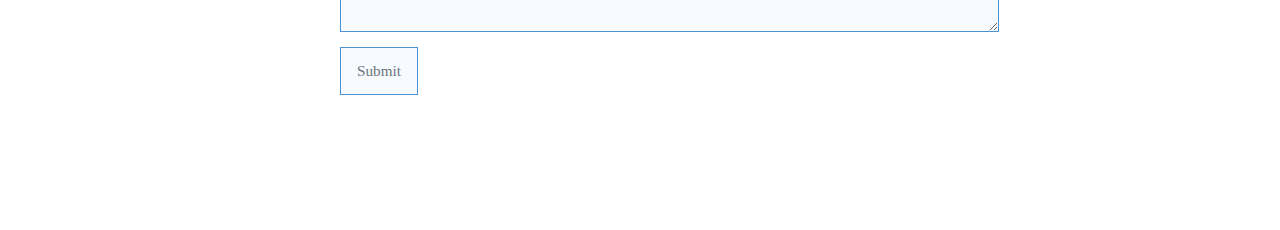
==== commit 671ab0dc: "Update index.html" ====
--- a/index.html
+++ b/index.html
@@ -374,13 +374,7 @@
 												
 												
 
-                                     <li style="text-align: justify">
-                                        <span class="fa-li"><i class="far fa-clock"></i></span>
-                                        DIARA F., "Le collezioni del Vicino Oriente dei Musei Reali di Torino: documentazione e analisi 3D" Proceedings of EVOA - Egitto Vicino Oriente Antichi Conference. University of Turin, 18-19 June 2024. [in progress]
-                                    </li>
-                                    &nbsp
-
-
+        
 			     <li style="text-align: justify">
                                         <span class="fa-li"><i class="far fa-clock"></i></span>
                                         DEVECCHI E., DIARA F., DE MARTINO S., "Sticky Fingers: 3D Post- Processing Analysis of Fingerprint Impressions on Selected Ur III Tablets". Proceedings of Archaeology of Texts International conference. Charles University of Prague, 4-5 June 2024. [in progress]
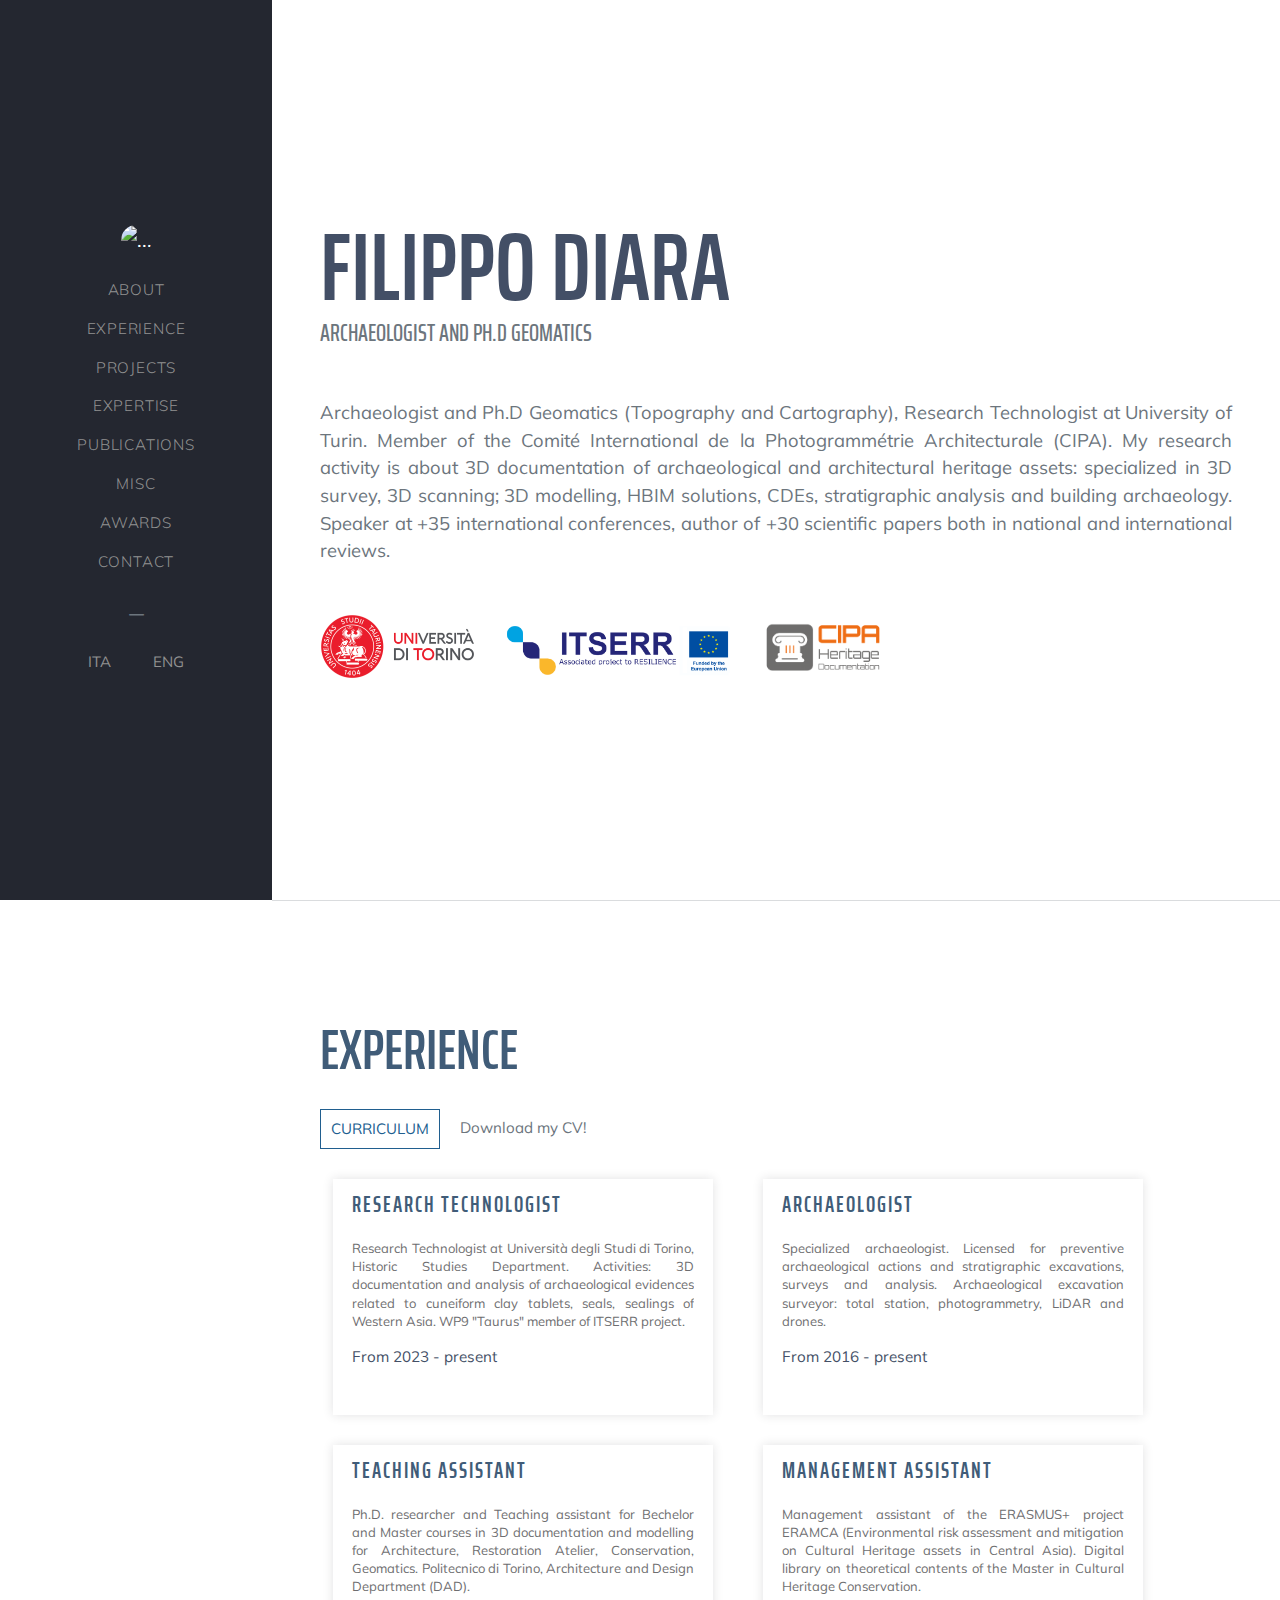
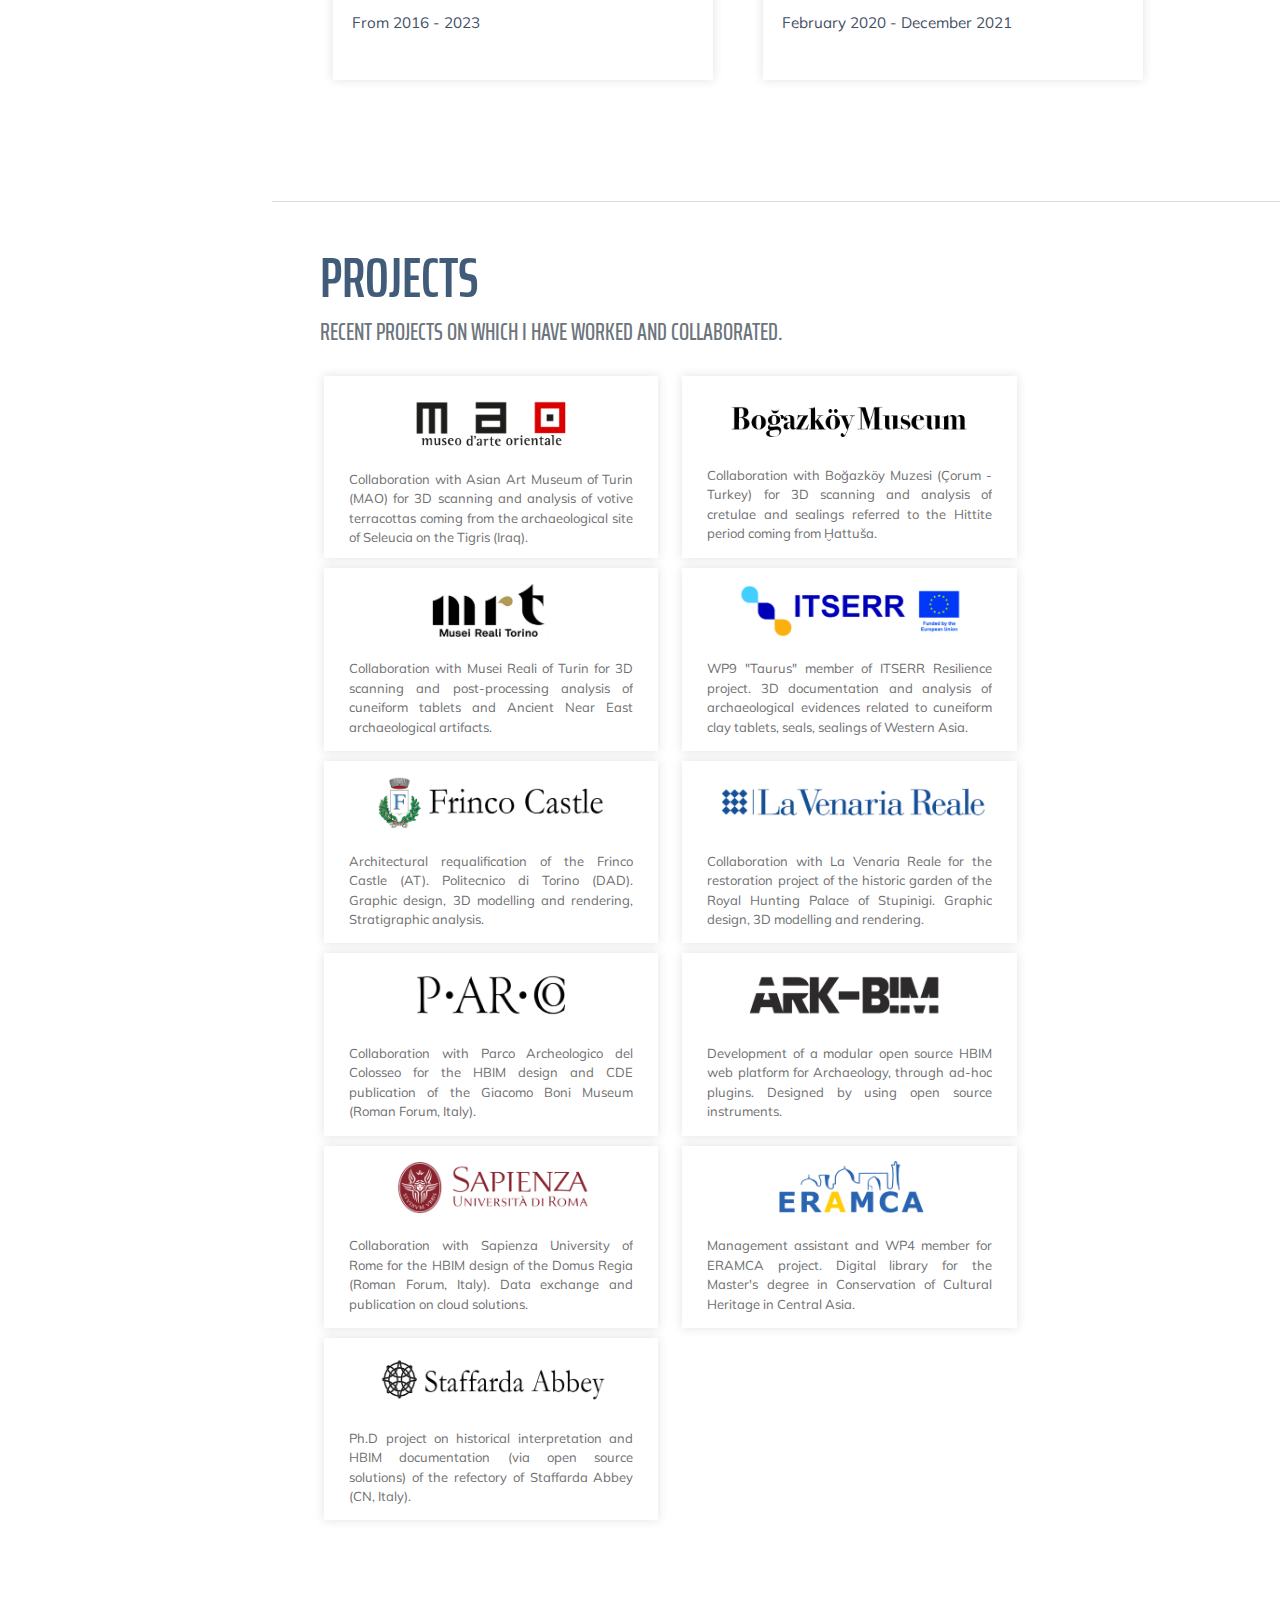
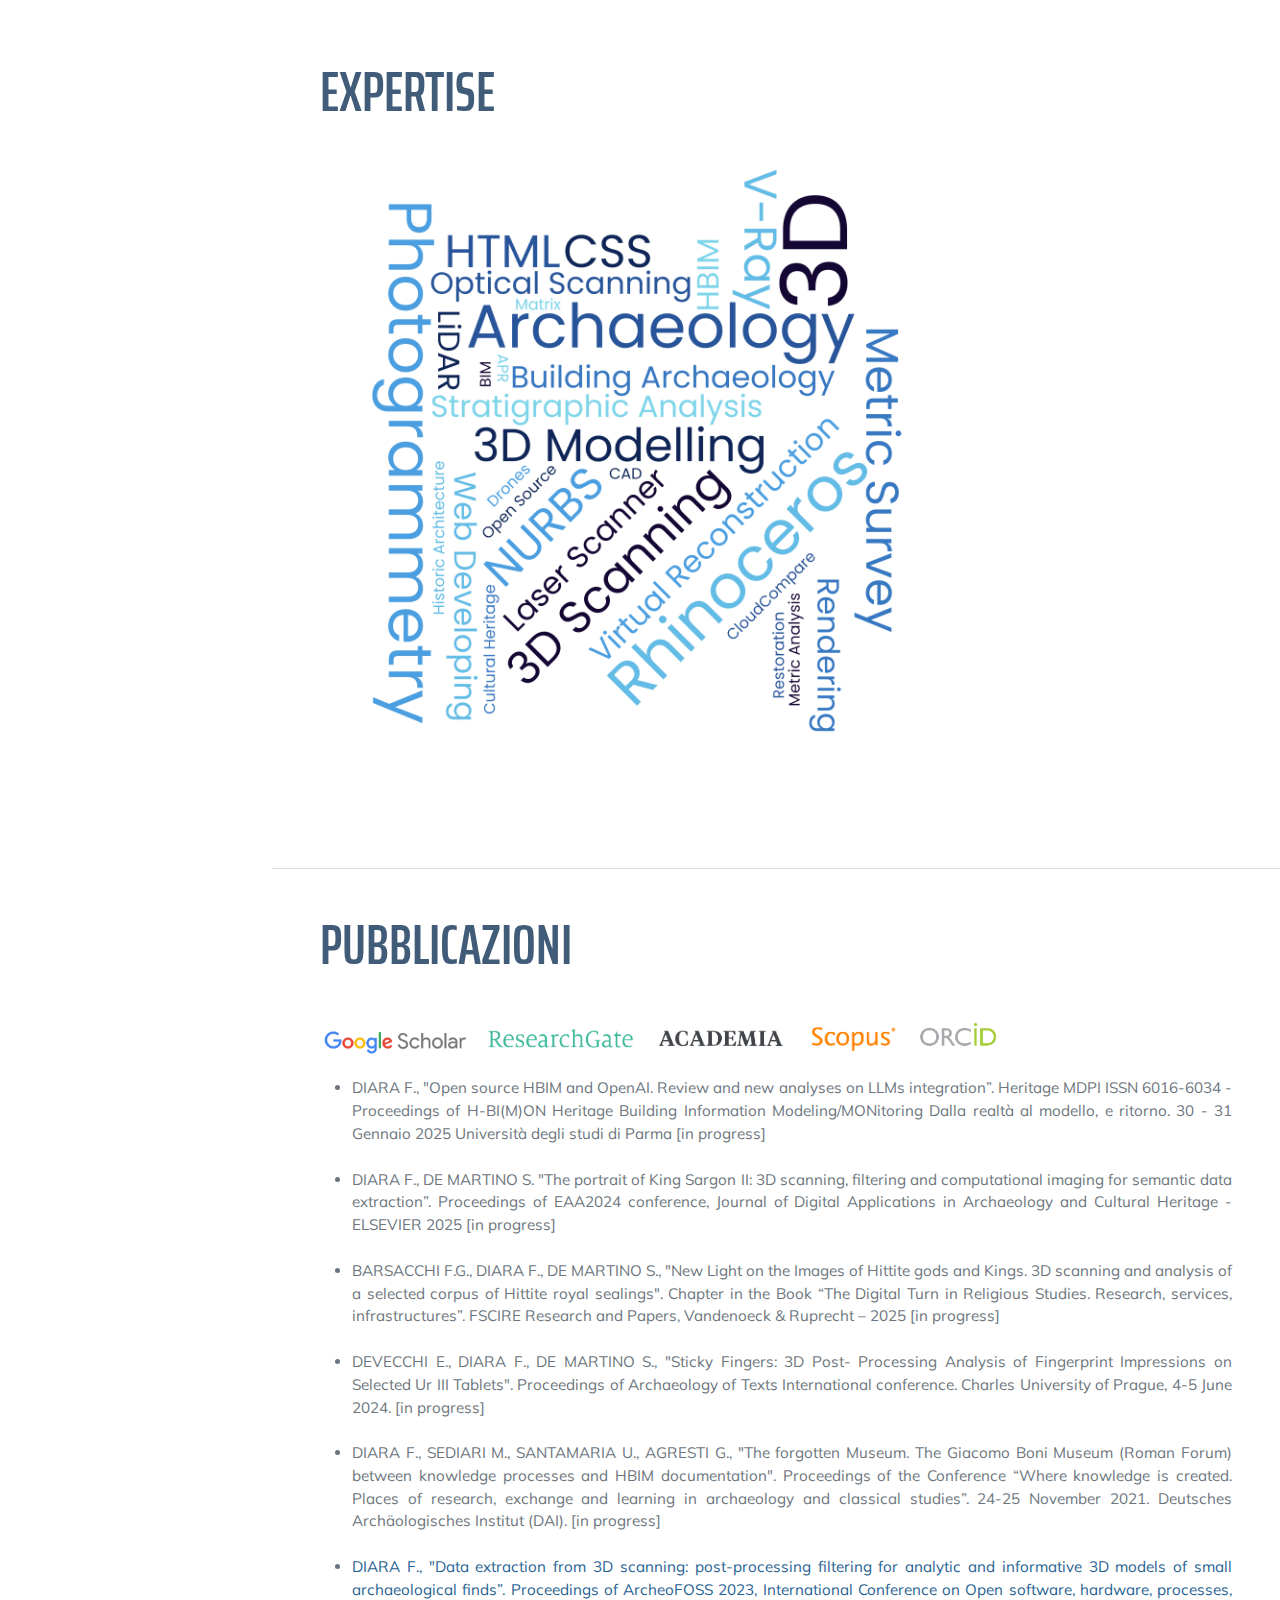
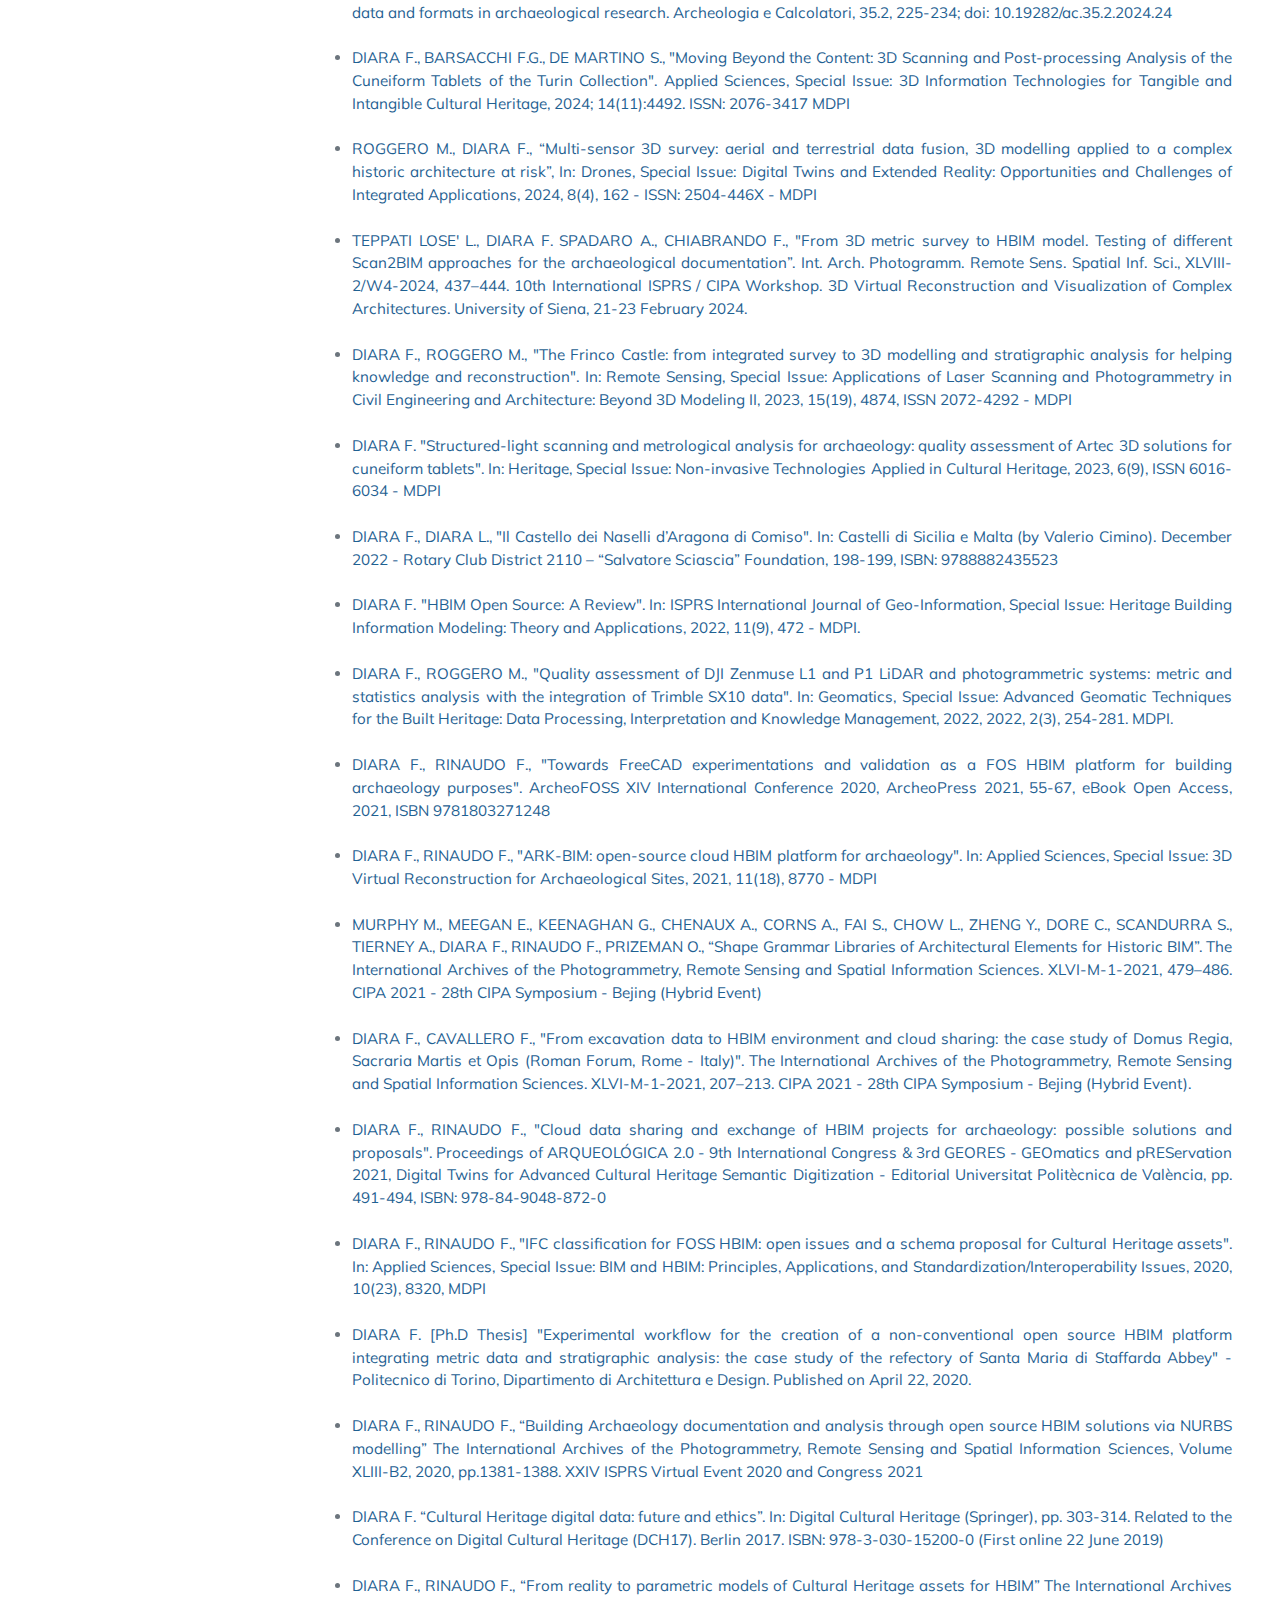
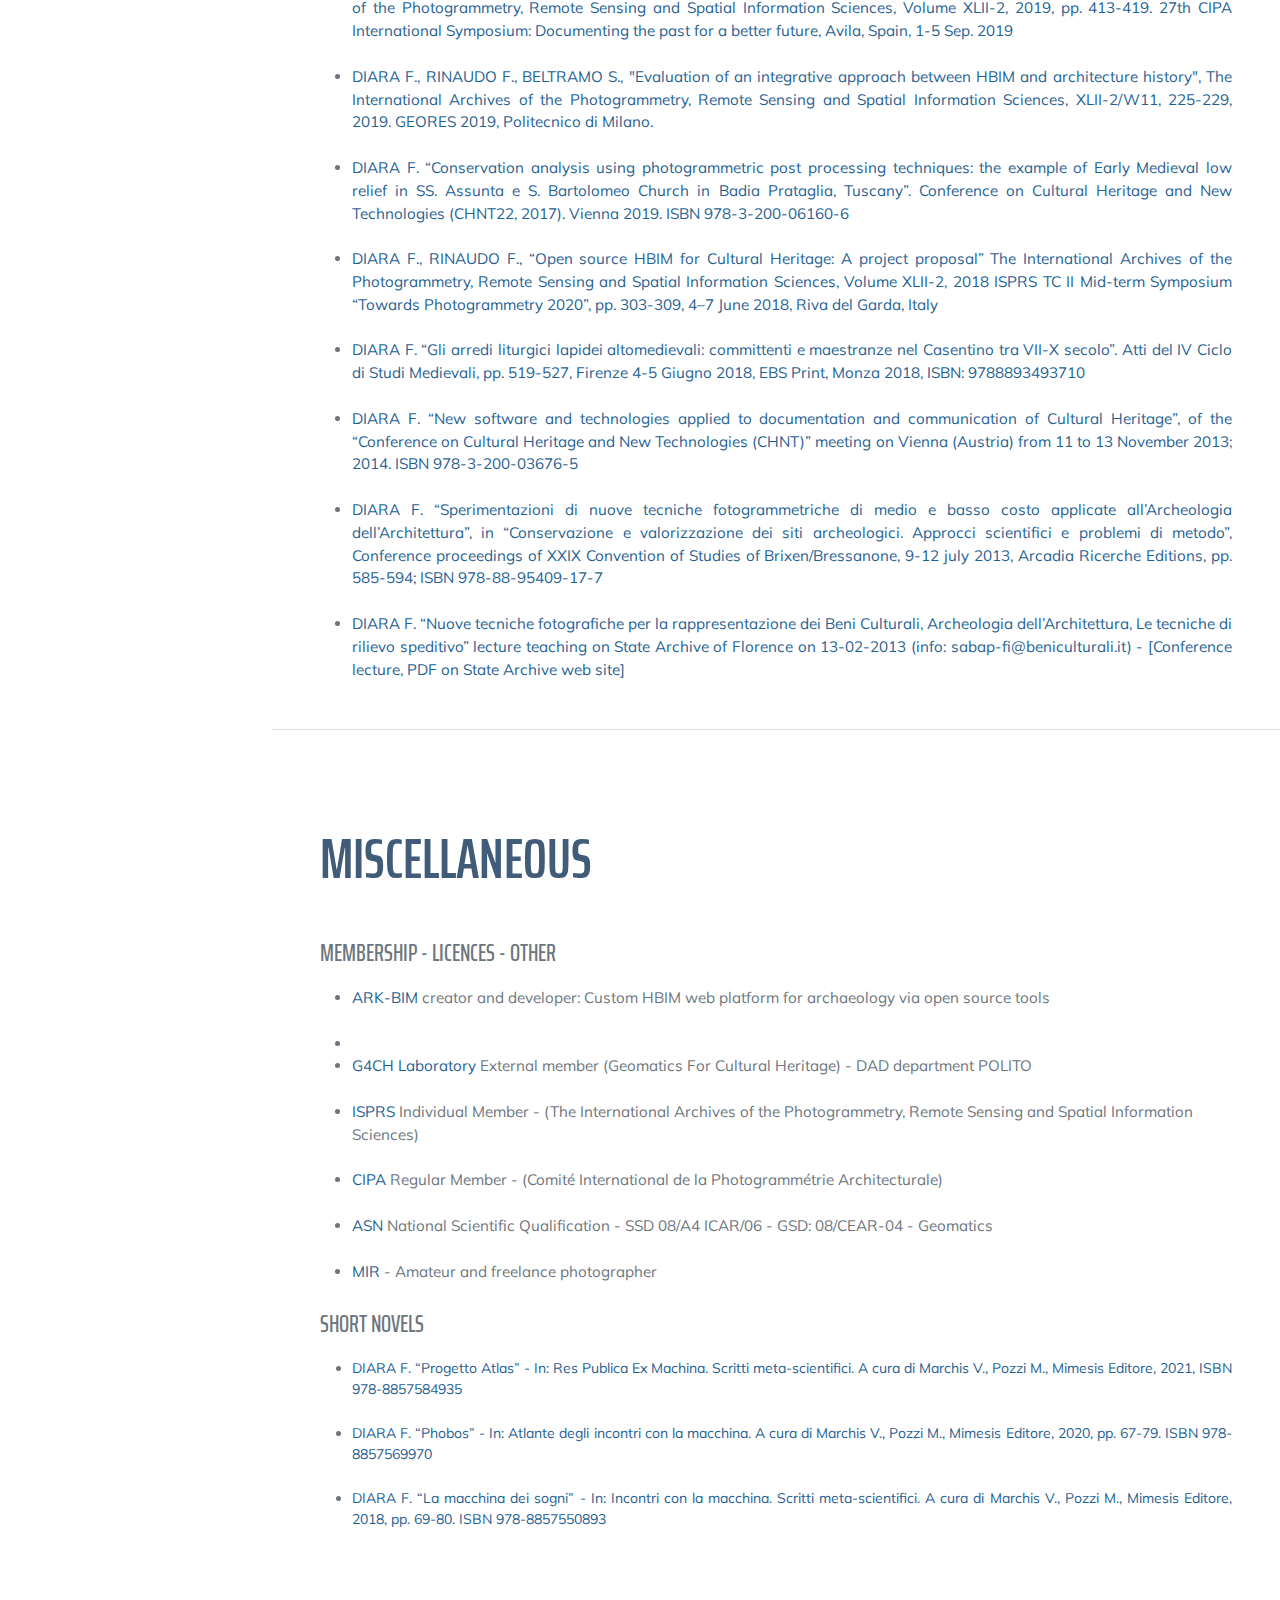
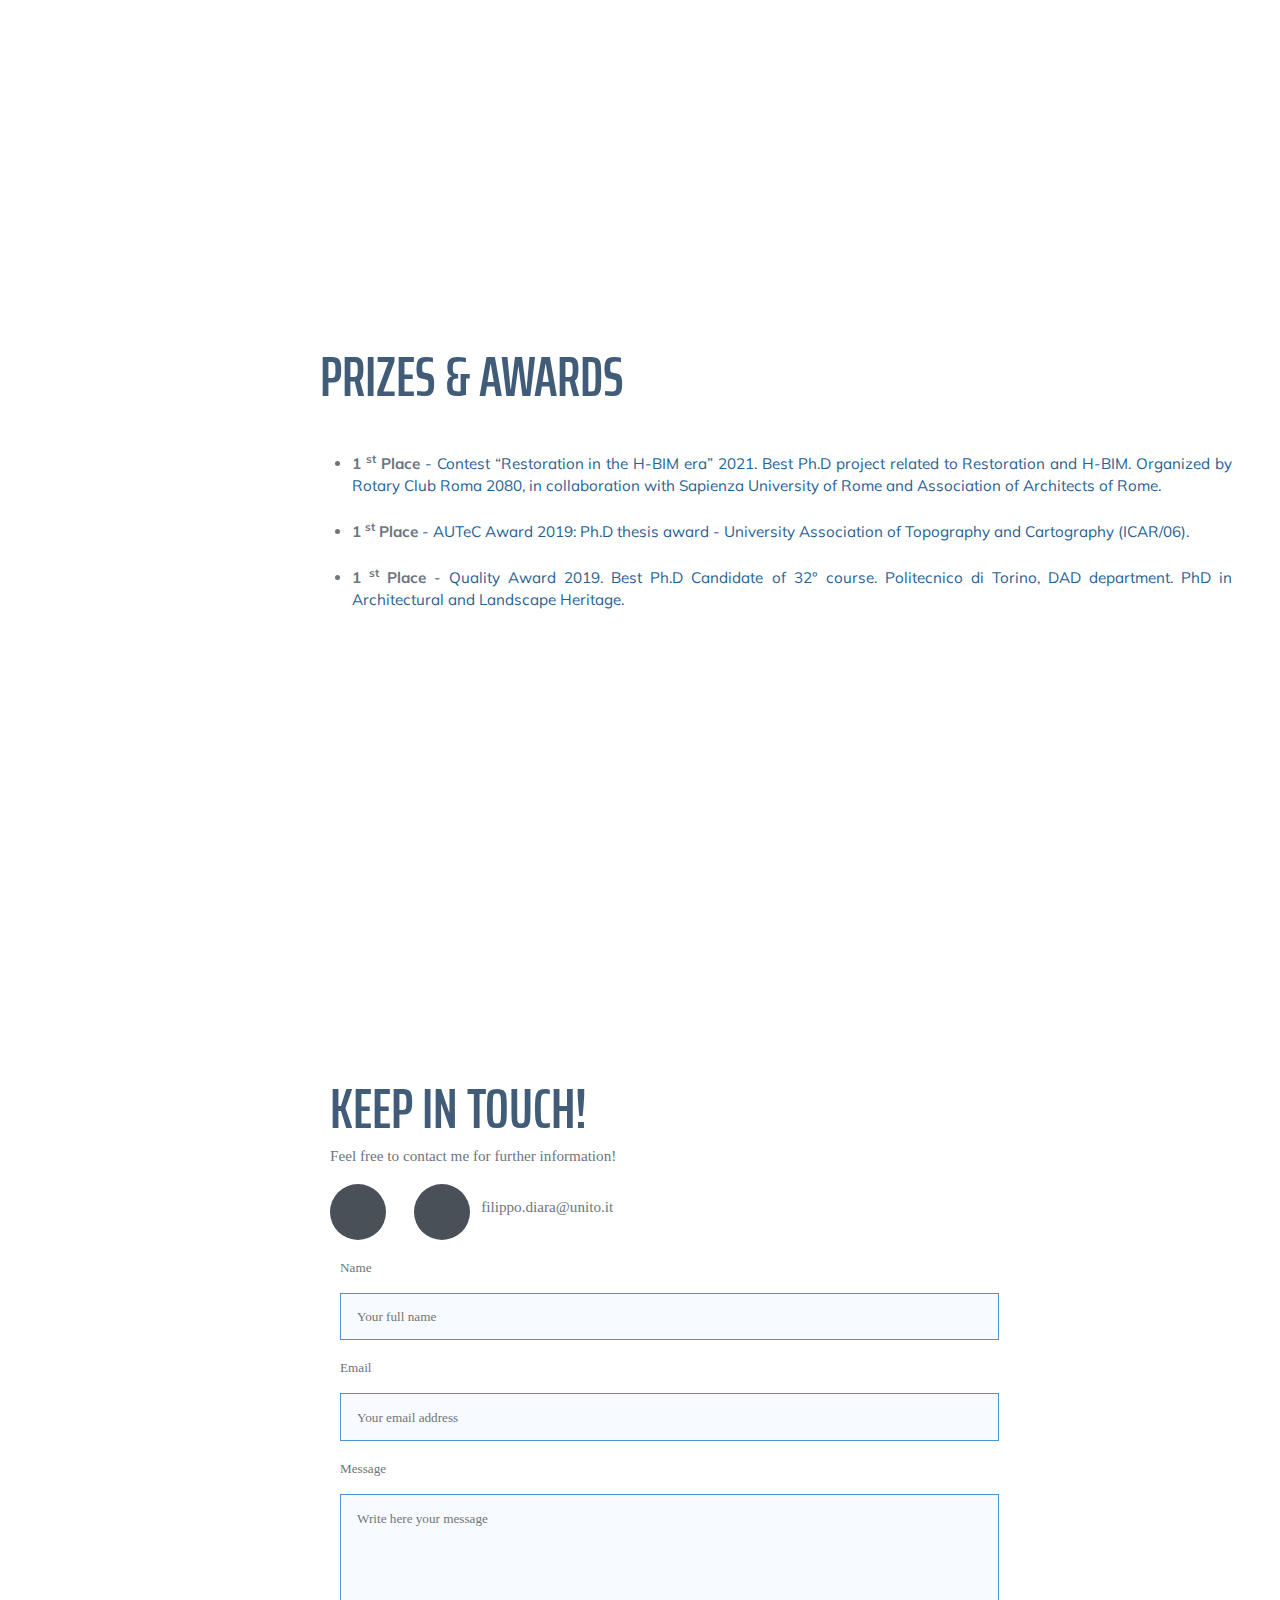
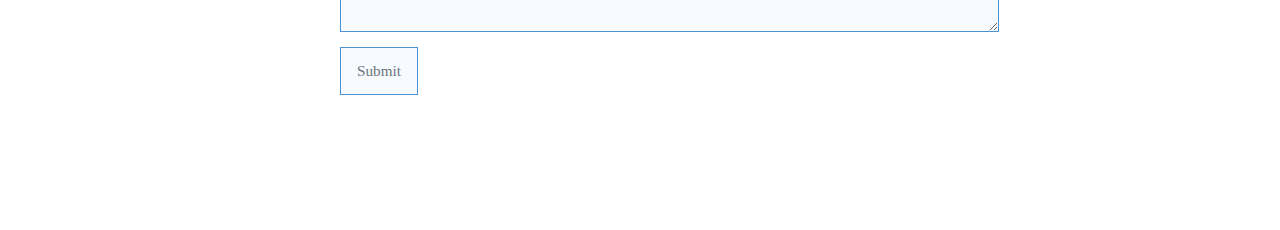
==== commit 0b12623e: "Update index.html" ====
--- a/index.html
+++ b/index.html
@@ -568,7 +568,7 @@
 
 			     <li>
                             <span class="fa-li"><i class="fas fa-check text-success"></i></span>
-                            <a href="https://abilitazione.mur.gov.it/public/index.php?lang=eng" style="text-decoration: none">ASN</a>  National Scientific Qualification - 08/A4 ICAR/06 - Geomatics
+                            <a href="https://abilitazione.mur.gov.it/public/index.php?lang=eng" style="text-decoration: none">ASN</a>  National Scientific Qualification - SSD 08/A4 ICAR/06 - GSD: 08/CEAR-04 - Geomatics
                         </li>
                          &nbsp
 				
